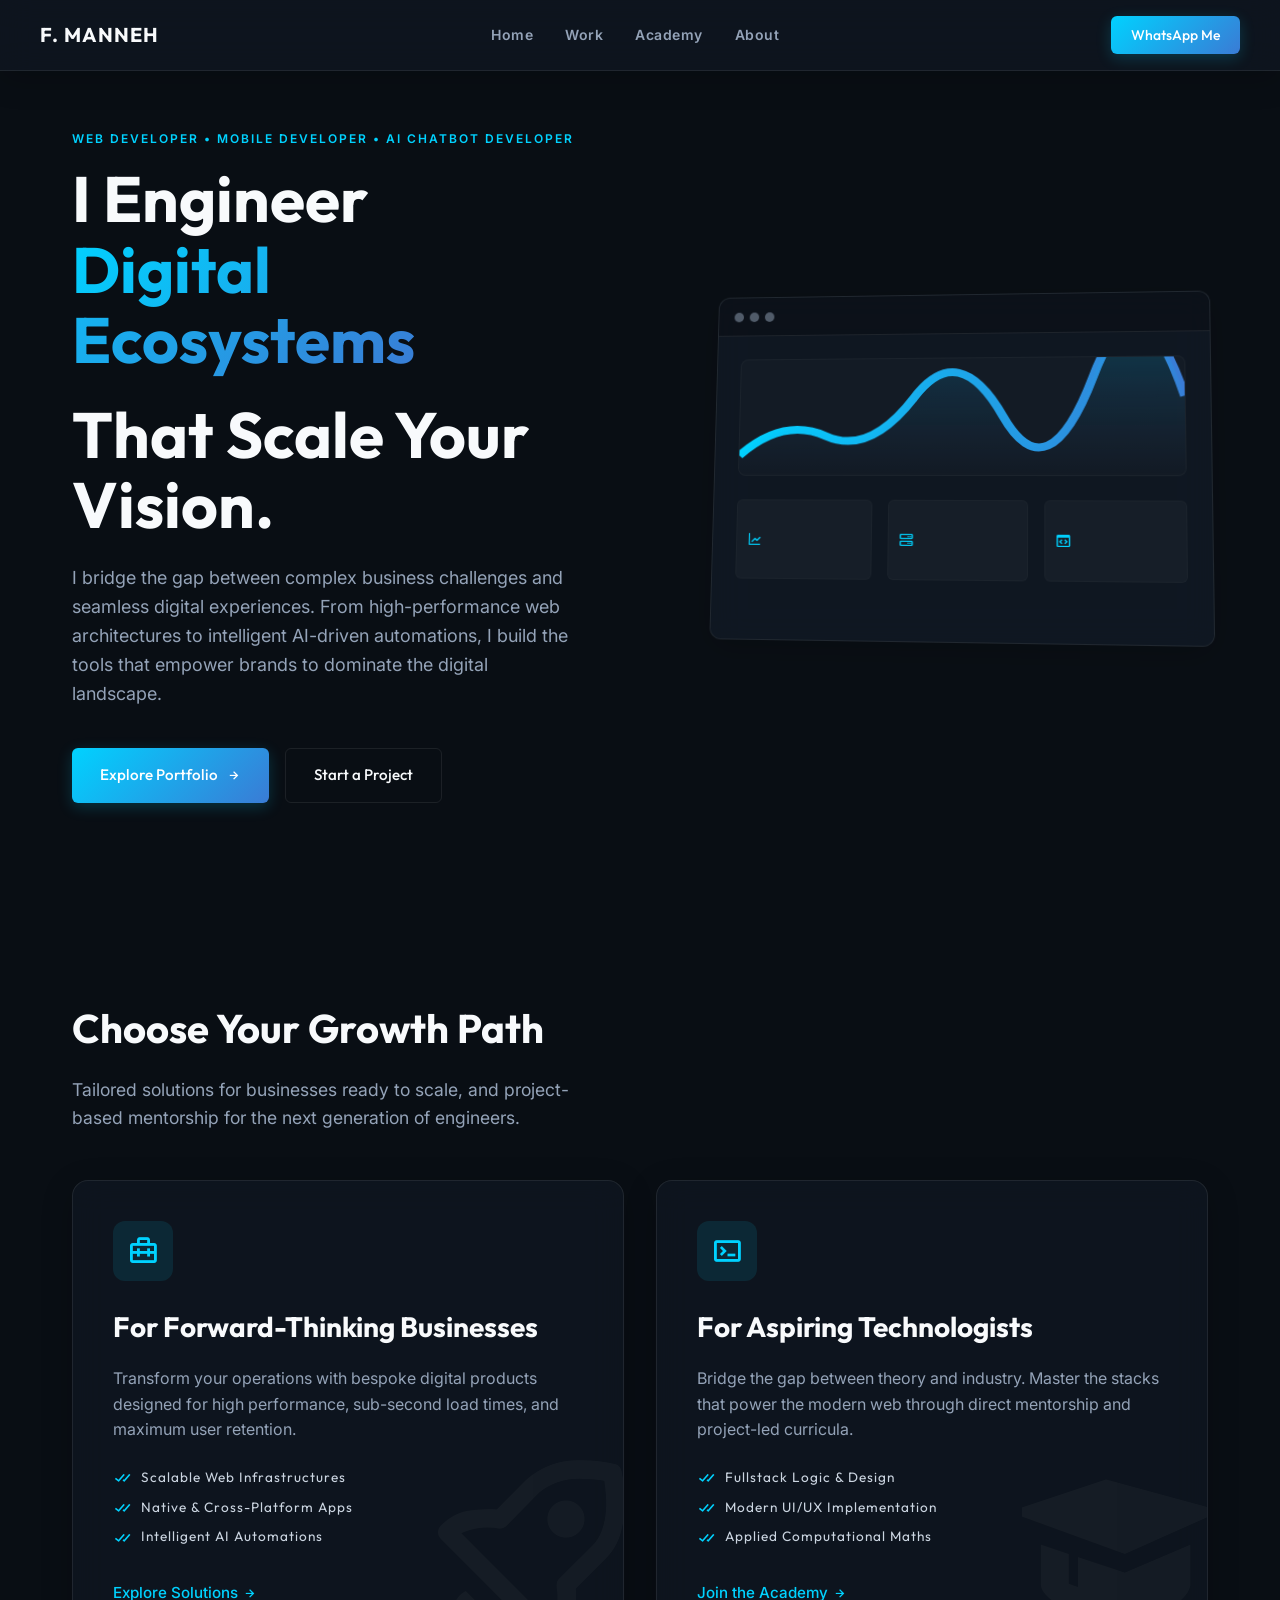
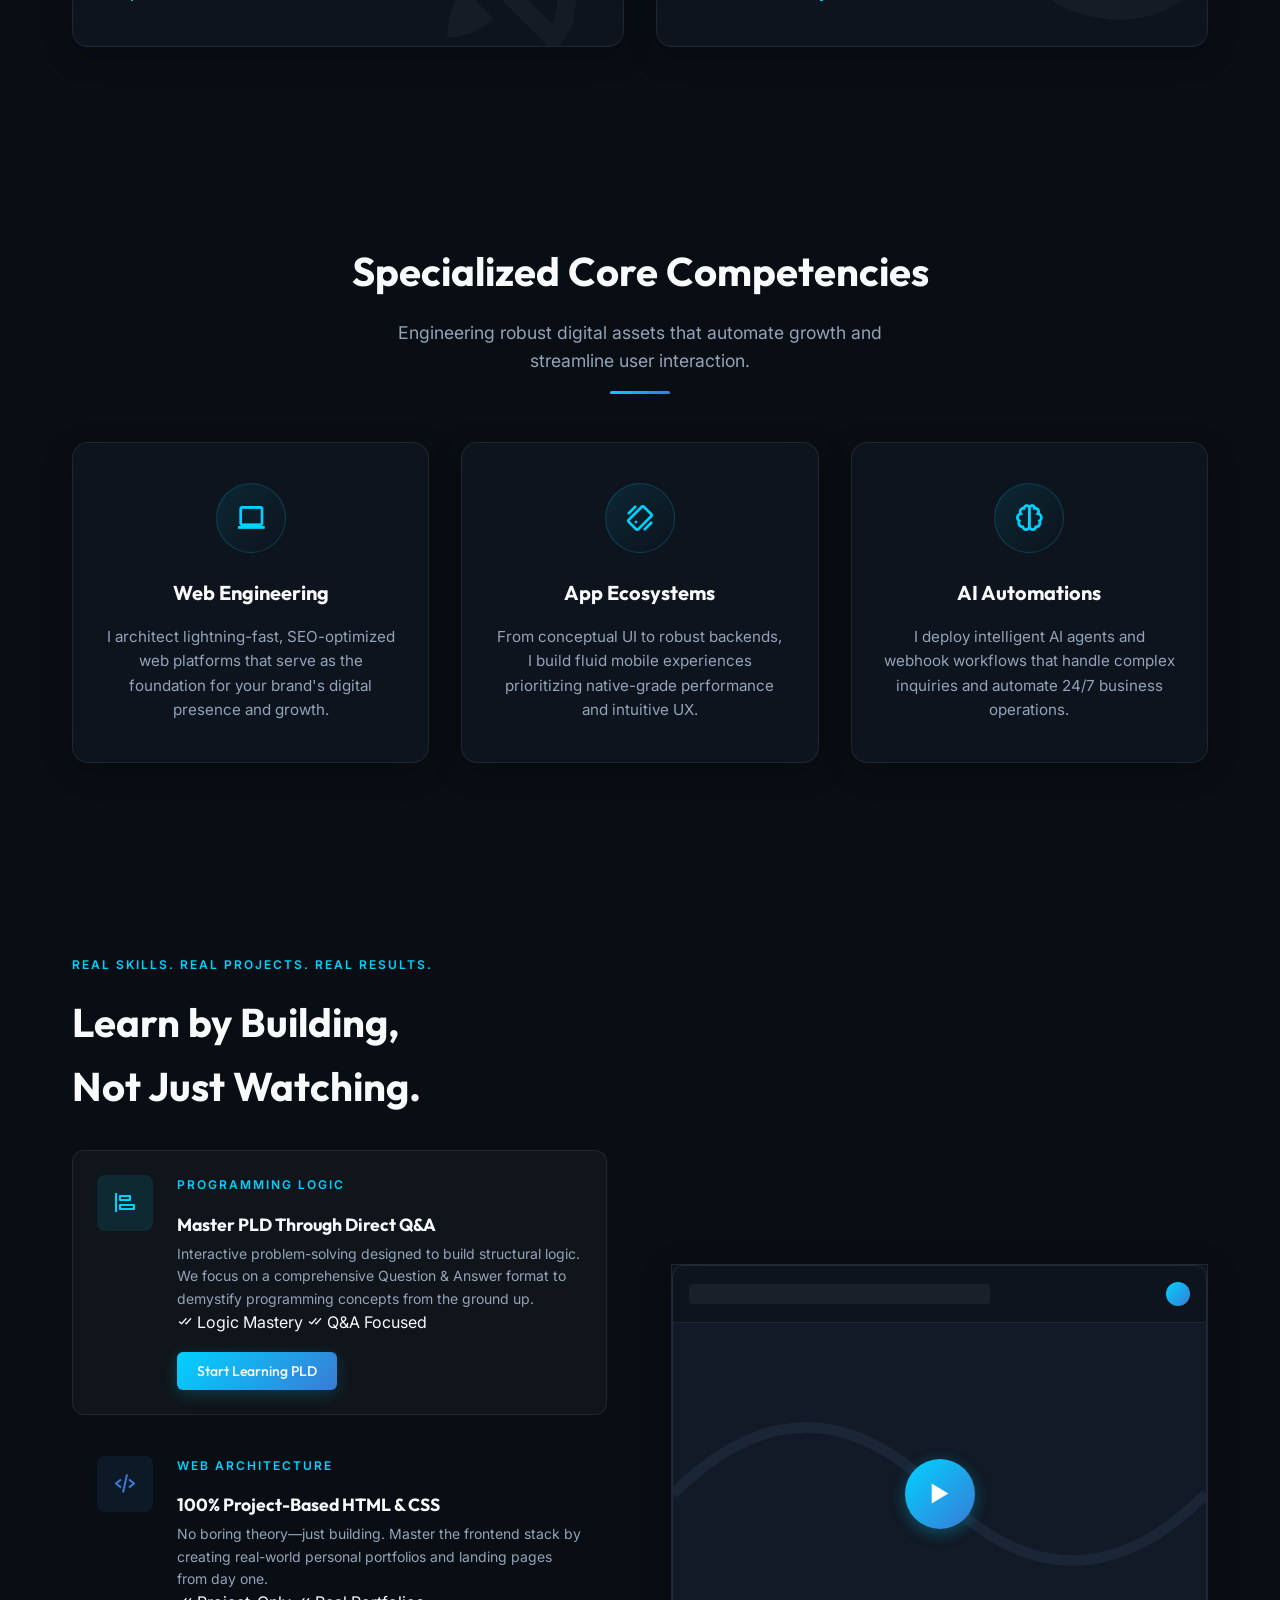
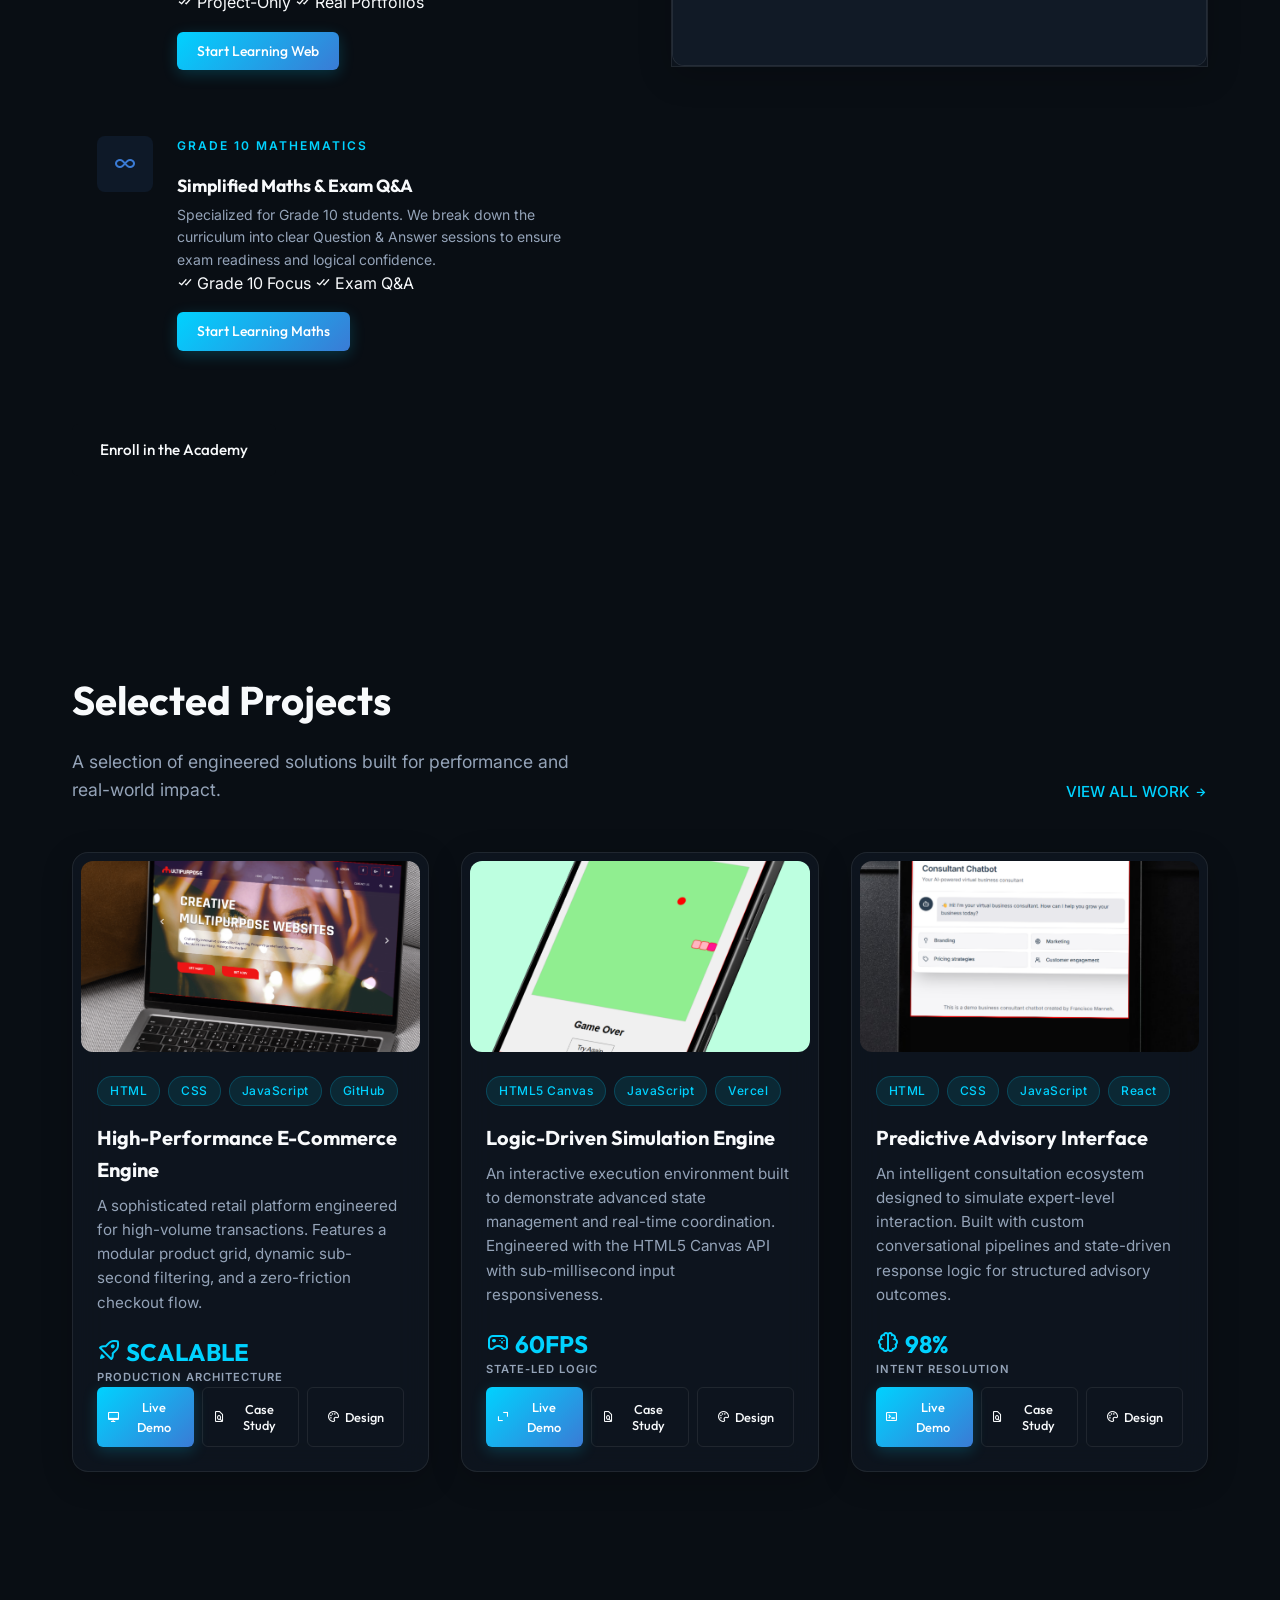
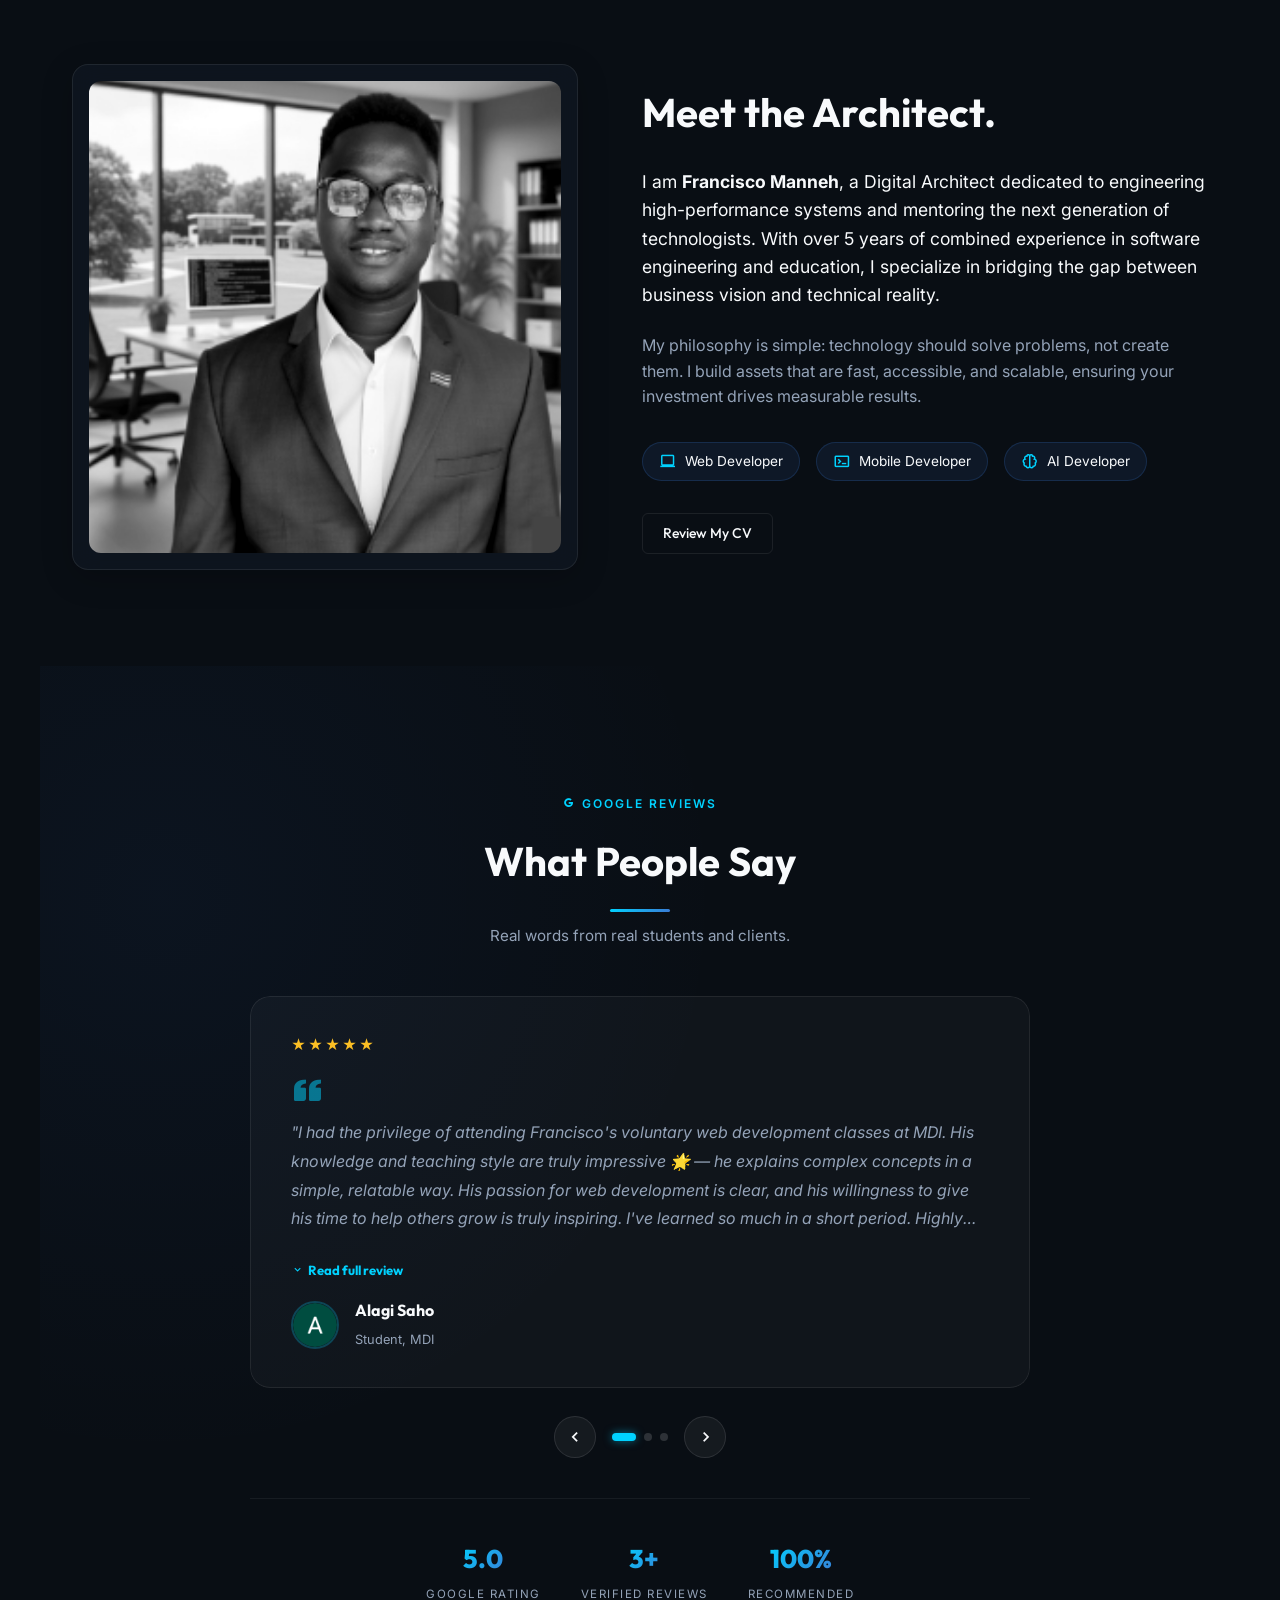
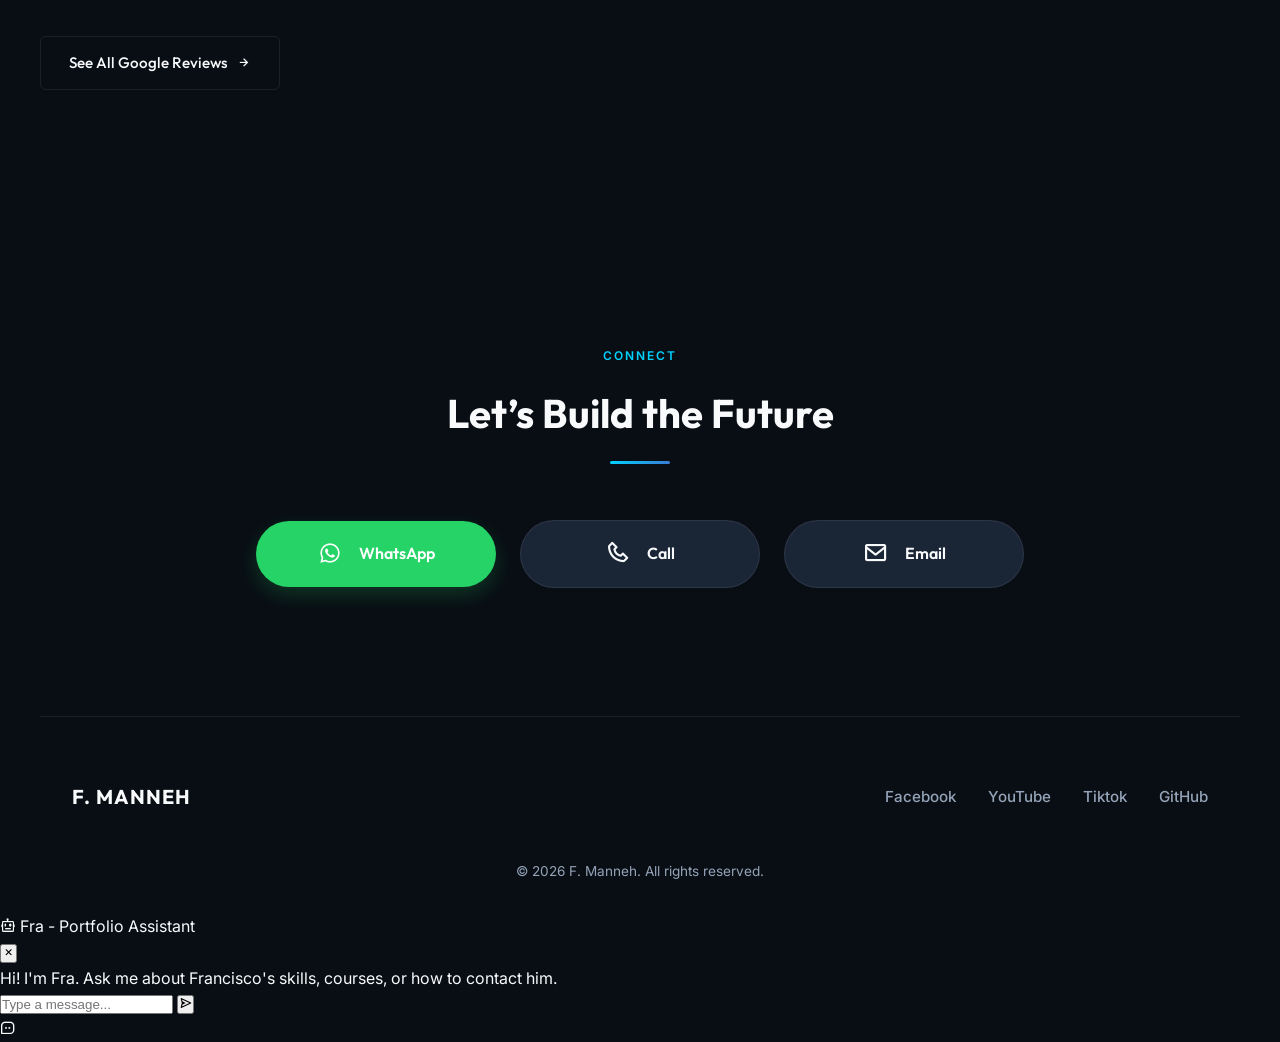
==== index.html @ 986cfd2b "Add README, SEO meta, Pages workflow, 404 and robots" ====
<!DOCTYPE html>
<html lang="en">

<head>
    <meta charset="UTF-8">
    <link rel="icon" type="image/png" href="Favicon/groupchats.png">
    <meta name="viewport" content="width=device-width, initial-scale=1.0">
    <title>F. Manneh</title>
    <meta name="description"
        content="Personal portfolio of Francisco Manneh - Engineering high-performance web ecosystems, mobile apps, and AI automations.">
    <meta name="keywords" content="Francisco Manneh, portfolio, web developer, mobile developer, AI developer, freelancer">
    <link rel="canonical" href="https://franciscomanneh.com/">
    <meta name="theme-color" content="#0ea5a4">
    <!-- Open Graph -->
    <meta property="og:type" content="website">
    <meta property="og:title" content="F. Manneh — Digital Architect">
    <meta property="og:description" content="Engineering high-performance web ecosystems, mobile apps, and AI automations.">
    <meta property="og:url" content="https://franciscomanneh.com/">
    <meta property="og:image" content="https://franciscomanneh.com/Favicon/groupchats.png">
    <!-- Twitter -->
    <meta name="twitter:card" content="summary_large_image">
    <meta name="twitter:title" content="F. Manneh — Digital Architect">
    <meta name="twitter:description" content="Engineering high-performance web ecosystems, mobile apps, and AI automations.">
    <meta name="twitter:image" content="https://franciscomanneh.com/Favicon/groupchats.png">
    <link href="https://fonts.googleapis.com/css2?family=Outfit:wght@300;400;500;600;700&display=swap" rel="stylesheet">
    <link href="https://fonts.googleapis.com/css2?family=Inter:wght@400;500&display=swap" rel="stylesheet">
    <link rel="stylesheet" href="style.css">
    <link href='https://unpkg.com/boxicons@2.1.4/css/boxicons.min.css' rel='stylesheet'>

    <!-- Google Analytics Placeholder -->
    <script async src="https://www.googletagmanager.com/gtag/js?id=YOUR_GA_MEASUREMENT_ID"></script>
    <script>
      window.dataLayer = window.dataLayer || [];
      function gtag(){dataLayer.push(arguments);}
      gtag('js', new Date());
      // REPLACE 'YOUR_GA_MEASUREMENT_ID' with your actual Google Analytics ID (e.g., G-XXXXXXXXXX)
      gtag('config', 'YOUR_GA_MEASUREMENT_ID');
    </script>
</head>

<body>
    <!-- Navbar -->
    <nav class="navbar glass" id="navbar">
        <div class="nav-container">
            <a href="index.html" class="logo">F. MANNEH</a>
            <ul class="nav-links">
                <li><a href="#home">Home</a></li>
                <li><a href="#projects">Work</a></li>
                <li><a href="#learning">Academy</a></li>
                <li><a href="#about">About</a></li>
            </ul>
            <div class="nav-actions">
                <a href="https://wa.me/2206753822" class="btn btn-primary btn-sm">WhatsApp Me</a>
            </div>
        </div>
    </nav>

    <main>
        <!-- Hero Section -->
        <section class="hero" id="home">
            <div class="hero-content fade-in">
                <span class="eyebrow">WEB DEVELOPER • MOBILE DEVELOPER • AI CHATBOT DEVELOPER</span>
                <h1 class="hero-title">I Engineer <br><span class="text-gradient">Digital Ecosystems</span>
                    <h1 class="hero-title"> That Scale Your Vision.</h1>
                </h1>
                <p class="hero-description">I bridge the gap between complex business challenges and seamless digital
                    experiences. From high-performance web architectures to intelligent AI-driven automations, I build
                    the tools that empower brands to dominate the digital landscape.</p>
                <div class="hero-buttons">
                    <a href="projects.html" class="btn btn-primary">Explore Portfolio <i
                            class='bx bx-right-arrow-alt'></i></a>
                    <a href="#contact" class="btn btn-outline">Start a Project</a>
                </div>
            </div>
            <div class="hero-visual fade-in delay-1">
                <div class="dashboard-mockup glass">
                    <div class="dash-header">
                        <div class="dots"><span></span><span></span><span></span></div>
                    </div>
                    <div class="dash-body">
                        <div class="chart-area">
                            <svg viewBox="0 0 100 30" class="sparkline" preserveAspectRatio="none">
                                <path d="M0 25 Q10 15, 20 20 T40 10 T60 15 T80 5 T100 10" fill="none"
                                    stroke="url(#cyan-grad)" stroke-width="2" />
                            </svg>
                            <svg viewBox="0 0 100 30" class="sparkline bg-chart" preserveAspectRatio="none">
                                <path d="M0 25 Q10 15, 20 20 T40 10 T60 15 T80 5 T100 10 L100 30 L0 30 Z"
                                    fill="url(#cyan-grad-fade)" stroke="none" />
                            </svg>
                        </div>
                        <div class="stat-cards">
                            <div class="scard"><i class='bx bx-line-chart' style="color:var(--primary);"></i></div>
                            <div class="scard"><i class='bx bx-server' style="color:var(--primary);"></i></div>
                            <div class="scard"><i class='bx bx-code-block' style="color:var(--primary);"></i></div>
                        </div>
                    </div>
                </div>
            </div>
        </section>

        <!-- Path Section -->
        <section class="path-section" id="path">
            <div class="section-header fade-in">
                <h2>Choose Your Growth Path</h2>
                <p>Tailored solutions for businesses ready to scale, and project-based mentorship for the next
                    generation of engineers.</p>
            </div>
            <div class="path-grid">
                <div class="path-card glass fade-in">
                    <div class="card-icon"><i class='bx bx-briefcase-alt-2'></i></div>
                    <h3>For Forward-Thinking Businesses</h3>
                    <p>Transform your operations with bespoke digital products designed for high performance, sub-second
                        load times, and maximum user retention.</p>
                    <ul class="feature-list">
                        <li><i class='bx bx-check-double'></i> Scalable Web Infrastructures</li>
                        <li><i class='bx bx-check-double'></i> Native & Cross-Platform Apps</li>
                        <li><i class='bx bx-check-double'></i> Intelligent AI Automations</li>
                    </ul>
                    <a href="projects.html" class="text-link">Explore Solutions <i
                            class='bx bx-right-arrow-alt'></i></a>
                    <i class='bx bx-rocket bg-icon'></i>
                </div>
                <div class="path-card glass fade-in delay-1">
                    <div class="card-icon"><i class='bx bx-terminal'></i></div>
                    <h3>For Aspiring Technologists</h3>
                    <p>Bridge the gap between theory and industry. Master the stacks that power the modern web through
                        direct mentorship and project-led curricula.</p>
                    <ul class="feature-list">
                        <li><i class='bx bx-check-double'></i> Fullstack Logic & Design</li>
                        <li><i class='bx bx-check-double'></i> Modern UI/UX Implementation</li>
                        <li><i class='bx bx-check-double'></i> Applied Computational Maths</li>
                    </ul>
                    <a href="#learning" class="text-link">Join the Academy <i class='bx bx-right-arrow-alt'></i></a>
                    <i class='bx bxs-graduation bg-icon'></i>
                </div>
            </div>
        </section>

        <!-- Services -->
        <section class="expertise" id="expertise">
            <div class="section-header text-center fade-in">
                <h2>Specialized Core Competencies</h2>
                <p>Engineering robust digital assets that automate growth and streamline user interaction.</p>
                <div class="underline"></div>
            </div>
            <div class="expertise-grid">
                <div class="exp-card glass fade-in">
                    <div class="icon-wrap"><i class='bx bx-laptop'></i></div>
                    <h4>Web Engineering</h4>
                    <p>I architect lightning-fast, SEO-optimized web platforms that serve as the foundation for your
                        brand's digital presence and growth.</p>
                </div>
                <div class="exp-card glass fade-in delay-1">
                    <div class="icon-wrap"><i class='bx bx-mobile-vibration'></i></div>
                    <h4>App Ecosystems</h4>
                    <p>From conceptual UI to robust backends, I build fluid mobile experiences prioritizing native-grade
                        performance and intuitive UX.</p>
                </div>
                <div class="exp-card glass fade-in delay-2">
                    <div class="icon-wrap"><i class='bx bx-brain'></i></div>
                    <h4>AI Automations</h4>
                    <p>I deploy intelligent AI agents and webhook workflows that handle complex inquiries and automate
                        24/7 business operations.</p>
                </div>
            </div>
        </section>

        <!-- Learning Platform -->
        <section class="learning" id="learning">
            <div class="learning-container">
                <div class="learning-content fade-in">
                    <span class="eyebrow">Real Skills. Real Projects. Real Results.</span>
                    <h2 class="section-title">Learn by Building, <br>Not Just Watching.</h2>
                    <div class="course-list">
                        <div class="course-item active">
                            <div class="icon-box"><i class='bx bx-objects-horizontal-left'></i></div>
                            <div class="course-info">
                                <span class="eyebrow">PROGRAMMING LOGIC</span>
                                <h5>Master PLD Through Direct Q&A</h5>
                                <p>Interactive problem-solving designed to build structural logic. We focus on a
                                    comprehensive Question & Answer format to demystify programming concepts from the
                                    ground up.</p>
                                <div class="course-features">
                                    <span class="feature-tag"><i class='bx bx-check-double'></i> Logic Mastery</span>
                                    <span class="feature-tag"><i class='bx bx-check-double'></i> Q&A Focused</span>
                                </div>
                                <div style="margin-top: 1rem;">
                                    <a href="PLD.html" class="btn btn-primary btn-sm">Start Learning PLD</a>
                                </div>
                            </div>
                        </div>
                        <div class="course-item">
                            <div class="icon-box"><i class='bx bx-code-alt'></i></div>
                            <div class="course-info">
                                <span class="eyebrow">WEB ARCHITECTURE</span>
                                <h5>100% Project-Based HTML & CSS</h5>
                                <p>No boring theory—just building. Master the frontend stack by creating real-world
                                    personal portfolios and landing pages from day one.</p>
                                <div class="course-features">
                                    <span class="feature-tag"><i class='bx bx-check-double'></i> Project-Only</span>
                                    <span class="feature-tag"><i class='bx bx-check-double'></i> Real Portfolios</span>
                                </div>
                                <div style="margin-top: 1rem;">
                                    <a href="html-css.html" class="btn btn-primary btn-sm">Start Learning Web</a>
                                </div>
                            </div>
                        </div>
                        <div class="course-item">
                            <div class="icon-box"><i class='bx bx-infinite'></i></div>
                            <div class="course-info">
                                <span class="eyebrow">GRADE 10 MATHEMATICS</span>
                                <h5>Simplified Maths & Exam Q&A</h5>
                                <p>Specialized for Grade 10 students. We break down the curriculum into clear Question &
                                    Answer sessions to ensure exam readiness and logical confidence.</p>
                                <div class="course-features">
                                    <span class="feature-tag"><i class='bx bx-check-double'></i> Grade 10 Focus</span>
                                    <span class="feature-tag"><i class='bx bx-check-double'></i> Exam Q&A</span>
                                </div>
                                <div style="margin-top: 1rem;">
                                    <a href="math.html" class="btn btn-primary btn-sm">Start Learning Maths</a>
                                </div>
                            </div>
                        </div>
                    </div>
                </div>
                <div class="learning-visual glass fade-in delay-1">
                    <div class="video-mockup">
                        <div class="video-header">
                            <div class="search-bar"></div>
                            <div class="user-icon"></div>
                        </div>
                        <div class="video-body">
                            <div class="play-btn"><i class='bx bx-play'></i></div>
                        </div>
                    </div>
                </div>
            </div>
            <div class="text-center" style="margin-top: 3rem;">
                <a href="https://docs.google.com/forms/d/e/1FAIpQLSdjBHvEZn9DTBdthhI_Tet2vP2SDm-ANiMXz8SiI7rb_QhVkw/viewform"
                    class="btn btn-dark">Enroll in the Academy</a>
            </div>
        </section>

        <!-- Selected Projects -->
        <section class="case-studies" id="projects">
            <div class="section-header split fade-in">
                <div>
                    <h2>Selected Projects</h2>
                    <p>A selection of engineered solutions built for performance and real-world impact.</p>
                </div>
                <a href="projects.html" class="text-link">VIEW ALL WORK <i class='bx bx-right-arrow-alt'></i></a>
            </div>
            <div class="projects-grid">

                <!-- Project 1 -->
                <div class="project-card glass fade-in">
                    <div class="project-img"><img src="./Images/14.png" alt="MultiShop Pro"></div>
                    <div class="project-info">
                        <div class="tech-badges">
                            <span class="tech-pill">HTML</span>
                            <span class="tech-pill">CSS</span>
                            <span class="tech-pill">JavaScript</span>
                            <span class="tech-pill">GitHub</span>
                        </div>
                        <div class="project-header">
                            <h3>High-Performance E-Commerce Engine</h3>
                        </div>
                        <p>A sophisticated retail platform engineered for high-volume transactions. Features a modular
                            product grid, dynamic sub-second filtering, and a zero-friction checkout flow.</p>
                        <div class="metrics">
                            <div class="metric"><strong><i class='bx bx-rocket'></i> SCALABLE</strong><span>PRODUCTION
                                    ARCHITECTURE</span></div>
                        </div>
                        <div class="btn-group">
                            <a href="https://franciscomanneh.github.io/multipurpose/" class="btn btn-primary btn-sm"><i
                                    class='bx bx-desktop'></i> Live Demo</a>
                            <button class="btn btn-outline btn-sm proj-modal-btn" data-project="multishop"
                                data-type="case"><i class='bx bx-file-find'></i> Case Study</button>
                            <button class="btn btn-outline btn-sm proj-modal-btn" data-project="multishop"
                                data-type="design"><i class='bx bx-palette'></i> Design</button>
                        </div>
                    </div>
                </div>

                <!-- Project 2 -->
                <div class="project-card glass fade-in delay-1">
                    <div class="project-img"><img src="./Images/1.png" alt="Snake Engine"></div>
                    <div class="project-info">
                        <div class="tech-badges">
                            <span class="tech-pill">HTML5 Canvas</span>
                            <span class="tech-pill">JavaScript</span>
                            <span class="tech-pill">Vercel</span>
                        </div>
                        <div class="project-header">
                            <h3>Logic-Driven Simulation Engine</h3>
                        </div>
                        <p>An interactive execution environment built to demonstrate advanced state management and
                            real-time coordination. Engineered with the HTML5 Canvas API with sub-millisecond input
                            responsiveness.</p>
                        <div class="metrics">
                            <div class="metric"><strong><i class='bx bx-joystick'></i> 60FPS</strong><span>STATE-LED
                                    LOGIC</span></div>
                        </div>
                        <div class="btn-group">
                            <a href="https://snake-game-six-ruby.vercel.app/" class="btn btn-primary btn-sm"><i
                                    class='bx bx-expand-alt'></i> Live Demo</a>
                            <button class="btn btn-outline btn-sm proj-modal-btn" data-project="snake"
                                data-type="case"><i class='bx bx-file-find'></i> Case Study</button>
                            <button class="btn btn-outline btn-sm proj-modal-btn" data-project="snake"
                                data-type="design"><i class='bx bx-palette'></i> Design</button>
                        </div>
                    </div>
                </div>

                <!-- Project 3 -->
                <div class="project-card glass fade-in delay-2">
                    <div class="project-img"><img src="./Images/7.png" alt="AI Chatbot"></div>
                    <div class="project-info">
                        <div class="tech-badges">
                            <span class="tech-pill">HTML</span>
                            <span class="tech-pill">CSS</span>
                            <span class="tech-pill">JavaScript</span>
                            <span class="tech-pill">React</span>
                        </div>
                        <div class="project-header">
                            <h3>Predictive Advisory Interface</h3>
                        </div>
                        <p>An intelligent consultation ecosystem designed to simulate expert-level interaction. Built
                            with custom conversational pipelines and state-driven response logic for structured advisory
                            outcomes.</p>
                        <div class="metrics">
                            <div class="metric"><strong><i class='bx bx-brain'></i> 98%</strong><span>INTENT
                                    RESOLUTION</span></div>
                        </div>
                        <div class="btn-group">
                            <a href="https://consultation-chat.vercel.app/" class="btn btn-primary btn-sm"><i
                                    class='bx bx-terminal'></i> Live Demo</a>
                            <button class="btn btn-outline btn-sm proj-modal-btn" data-project="consultai"
                                data-type="case"><i class='bx bx-file-find'></i> Case Study</button>
                            <button class="btn btn-outline btn-sm proj-modal-btn" data-project="consultai"
                                data-type="design"><i class='bx bx-palette'></i> Design</button>
                        </div>
                    </div>
                </div>

            </div>
        </section>


        <!-- About -->
        <section class="about" id="about">
            <div class="about-container">
                <div class="about-image glass fade-in">
                    <img src="./persionalpictures/Screenshot 2026-01-26 074447.png" alt="Francisco Manneh">
                </div>
                <div class="about-content fade-in delay-1">
                    <h2>Meet the Architect.</h2>
                    <p>I am <strong>Francisco Manneh</strong>, a Digital Architect dedicated to engineering
                        high-performance systems and mentoring the next generation of technologists. With over 5 years
                        of combined experience in software engineering and education, I specialize in bridging the gap
                        between business vision and technical reality.</p>
                    <p class="muted">My philosophy is simple: technology should solve problems, not create them. I build
                        assets that are fast, accessible, and scalable, ensuring your investment drives measurable
                        results.</p>
                    <div class="about-badges">
                        <span class="badge"><i class='bx bx-laptop'></i> Web Developer</span>
                        <span class="badge"><i class='bx bx-terminal'></i> Mobile Developer</span>
                        <span class="badge"><i class='bx bx-brain'></i> AI Developer</span>
                    </div>
                    <div style="margin-top: 2rem;">
                        <div style="margin-top: 2rem;">
                            <a href="https://drive.google.com/file/d/19sC7L8RGoXraWNLqYEfU7GQa60aHhxLq/view"
                                class="btn btn-outline btn-sm">Review My CV</a>
                        </div>
                    </div>
                </div>
        </section>

        <!-- Testimonials -->
        <section class="testimonials" id="testimonials">
            <style>
                /* ── Testimonial Carousel ── */
                .testi-carousel-wrap {
                    position: relative;
                    max-width: 780px;
                    margin: 3rem auto 0;
                }

                .testi-track {
                    overflow: hidden;
                    border-radius: 20px;
                }

                .testi-slides {
                    display: flex;
                    transition: transform 0.45s cubic-bezier(.4, 0, .2, 1);
                }

                .testi-slide {
                    min-width: 100%;
                    background: rgba(255, 255, 255, 0.03);
                    border: 1px solid rgba(255, 255, 255, 0.08);
                    border-radius: 20px;
                    padding: 2.25rem 2.5rem;
                    box-sizing: border-box;
                }

                .testi-stars {
                    color: #fbbf24;
                    font-size: 0.9rem;
                    letter-spacing: 2px;
                    margin-bottom: 1.1rem;
                }

                .testi-quote-icon {
                    font-size: 2rem;
                    color: var(--primary);
                    opacity: 0.5;
                    margin-bottom: 0.75rem;
                    display: block;
                }

                .testi-text {
                    font-size: 1rem;
                    color: var(--text-muted);
                    line-height: 1.8;
                    margin-bottom: 1.5rem;
                    font-style: italic;
                }

                /* Clamped preview */
                .testi-text.clamped {
                    display: -webkit-box;
                    -webkit-line-clamp: 4;
                    line-clamp: 4;
                    -webkit-box-orient: vertical;
                    overflow: hidden;
                }

                .read-more-btn {
                    background: none;
                    border: none;
                    color: var(--primary);
                    font-size: 0.82rem;
                    font-weight: 700;
                    cursor: pointer;
                    display: inline-flex;
                    align-items: center;
                    gap: 0.25rem;
                    padding: 0;
                    margin-top: -0.75rem;
                    margin-bottom: 1.25rem;
                    font-family: 'Outfit', sans-serif;
                    transition: opacity 0.2s;
                }

                .read-more-btn:hover {
                    opacity: 0.75;
                }

                .testi-user {
                    display: flex;
                    align-items: center;
                    gap: 1rem;
                }

                .testi-user img {
                    width: 48px;
                    height: 48px;
                    border-radius: 50%;
                    object-fit: cover;
                    border: 2px solid rgba(0, 210, 255, 0.25);
                }

                .testi-user-info h5 {
                    font-size: 1rem;
                    margin-bottom: 0.15rem;
                }

                .testi-user-info span {
                    font-size: 0.8rem;
                    color: var(--text-muted);
                }

                /* Controls */
                .testi-controls {
                    display: flex;
                    align-items: center;
                    justify-content: center;
                    gap: 1rem;
                    margin-top: 1.75rem;
                }

                .testi-arrow {
                    width: 42px;
                    height: 42px;
                    border-radius: 50%;
                    background: rgba(255, 255, 255, 0.05);
                    border: 1px solid rgba(255, 255, 255, 0.1);
                    color: var(--text);
                    font-size: 1.3rem;
                    display: flex;
                    align-items: center;
                    justify-content: center;
                    cursor: pointer;
                    transition: all 0.25s ease;
                }

                .testi-arrow:hover {
                    background: rgba(0, 210, 255, 0.12);
                    border-color: var(--primary);
                    color: var(--primary);
                }

                .testi-dots {
                    display: flex;
                    gap: 0.5rem;
                }

                .testi-dot {
                    width: 8px;
                    height: 8px;
                    border-radius: 50%;
                    background: rgba(255, 255, 255, 0.15);
                    border: none;
                    cursor: pointer;
                    transition: all 0.3s;
                    padding: 0;
                }

                .testi-dot.active {
                    background: var(--primary);
                    width: 24px;
                    border-radius: 4px;
                    box-shadow: 0 0 8px rgba(0, 210, 255, 0.5);
                }

                /* Badge row */
                .testi-badge-row {
                    display: flex;
                    justify-content: center;
                    gap: 2.5rem;
                    flex-wrap: wrap;
                    margin-top: 2.5rem;
                    padding-top: 2.5rem;
                    border-top: 1px solid rgba(255, 255, 255, 0.06);
                }

                .testi-badge {
                    display: flex;
                    flex-direction: column;
                    align-items: center;
                    gap: 0.3rem;
                    text-align: center;
                }

                .testi-badge strong {
                    font-size: 1.6rem;
                    font-weight: 800;
                    font-family: 'Outfit';
                    background: linear-gradient(135deg, #00d2ff, #3a7bd5);
                    -webkit-background-clip: text;
                    background-clip: text;
                    -webkit-text-fill-color: transparent;
                }

                .testi-badge span {
                    font-size: 0.72rem;
                    letter-spacing: 1.5px;
                    color: var(--text-muted);
                }
            </style>

            <div class="section-header text-center fade-in">
                <span class="eyebrow"><i class='bx bxl-google'></i> GOOGLE REVIEWS</span>
                <h2>What People Say</h2>
                <div class="underline"></div>
                <p style="margin-top:0.75rem; color:var(--text-muted); font-size:0.95rem;">
                    Real words from real students and clients.
                </p>
            </div>

            <div class="testi-carousel-wrap fade-in">
                <div class="testi-track">
                    <div class="testi-slides" id="testiSlides">

                        <!-- Slide 1 -->
                        <div class="testi-slide">
                            <div class="testi-stars">★★★★★</div>
                            <i class='bx bxs-quote-left testi-quote-icon'></i>
                            <p class="testi-text clamped" id="ttext-0">"I had the privilege of attending Francisco's
                                voluntary web development classes at MDI. His knowledge and teaching style are truly
                                impressive 🌟 — he explains complex concepts in a simple, relatable way. His passion for
                                web development is clear, and his willingness to give his time to help others grow is
                                truly inspiring. I've learned so much in a short period. Highly recommend to anyone
                                serious about web development!"</p>
                            <button class="read-more-btn" data-target="ttext-0"><i class='bx bx-chevron-down'></i> Read
                                full review</button>
                            <div class="testi-user">
                                <img src="./persionalpictures/alagi.png" alt="Alagi Saho">
                                <div class="testi-user-info">
                                    <h5>Alagi Saho</h5>
                                    <span>Student, MDI</span>
                                </div>
                            </div>
                        </div>

                        <!-- Slide 2 -->
                        <div class="testi-slide">
                            <div class="testi-stars">★★★★★</div>
                            <i class='bx bxs-quote-left testi-quote-icon'></i>
                            <p class="testi-text clamped" id="ttext-1">"Attending Francisco's web development classes
                                had a profound impact on both my personal growth and academic journey. His unique
                                teaching style, passion for technology, and deep understanding of the field opened my
                                eyes to new possibilities. I now feel motivated and determined to pursue a career in
                                tech. His influence has been a turning point in my educational path."</p>
                            <button class="read-more-btn" data-target="ttext-1"><i class='bx bx-chevron-down'></i> Read
                                full review</button>
                            <div class="testi-user">
                                <img src="./persionalpictures/nata.png" alt="Nathaniel Boima">
                                <div class="testi-user-info">
                                    <h5>Nathaniel Boima</h5>
                                    <span>Student, MDI</span>
                                </div>
                            </div>
                        </div>

                        <!-- Slide 3 -->
                        <div class="testi-slide">
                            <div class="testi-stars">★★★★★</div>
                            <i class='bx bxs-quote-left testi-quote-icon'></i>
                            <p class="testi-text clamped" id="ttext-2">"Francisco's team delivered a digital solution
                                that perfectly captured our brand's essence. Their strategic approach to design and
                                development was exceptional — resulting in a seamless user experience that significantly
                                boosted our client engagement. Their professionalism and commitment to quality are
                                second to none. Highly recommended for any business looking to elevate their online
                                presence."</p>
                            <button class="read-more-btn" data-target="ttext-2"><i class='bx bx-chevron-down'></i> Read
                                full review</button>
                            <div class="testi-user">
                                <img src="./persionalpictures/konko.png" alt="Modoulamin Fatajo">
                                <div class="testi-user-info">
                                    <h5>Modoulamin Fatajo</h5>
                                    <span>CEO, Konko Group Consultation Agencies</span>
                                </div>
                            </div>
                        </div>

                    </div>
                </div>

                <!-- Controls -->
                <div class="testi-controls">
                    <button class="testi-arrow" id="testiPrev" aria-label="Previous"><i
                            class='bx bx-chevron-left'></i></button>
                    <div class="testi-dots" id="testiDots">
                        <button class="testi-dot active" data-i="0"></button>
                        <button class="testi-dot" data-i="1"></button>
                        <button class="testi-dot" data-i="2"></button>
                    </div>
                    <button class="testi-arrow" id="testiNext" aria-label="Next"><i
                            class='bx bx-chevron-right'></i></button>
                </div>

                <!-- Summary badges -->
                <div class="testi-badge-row">
                    <div class="testi-badge"><strong>5.0</strong><span>GOOGLE RATING</span></div>
                    <div class="testi-badge"><strong>3+</strong><span>VERIFIED REVIEWS</span></div>
                    <div class="testi-badge"><strong>100%</strong><span>RECOMMENDED</span></div>
                </div>
            </div>

            <div class="text-center" style="margin-top: 2rem;">
                <a href="https://share.google/o8vn1YFCwkExvMG5u" target="_blank" class="btn btn-outline">
                    See All Google Reviews <i class='bx bx-right-arrow-alt'></i>
                </a>
            </div>

            <script>
                (function () {
                    const slides = document.getElementById('testiSlides');
                    const dots = document.querySelectorAll('.testi-dot');
                    let cur = 0, total = 3;

                    function goTo(n) {
                        cur = (n + total) % total;
                        slides.style.transform = `translateX(-${cur * 100}%)`;
                        dots.forEach((d, i) => d.classList.toggle('active', i === cur));
                    }

                    document.getElementById('testiPrev').addEventListener('click', () => goTo(cur - 1));
                    document.getElementById('testiNext').addEventListener('click', () => goTo(cur + 1));
                    dots.forEach(d => d.addEventListener('click', () => goTo(+d.dataset.i)));

                    // Auto-advance
                    let timer = setInterval(() => goTo(cur + 1), 6000);
                    document.querySelector('.testi-carousel-wrap').addEventListener('mouseenter', () => clearInterval(timer));
                    document.querySelector('.testi-carousel-wrap').addEventListener('mouseleave', () => { timer = setInterval(() => goTo(cur + 1), 6000); });

                    // Read more toggle
                    document.querySelectorAll('.read-more-btn').forEach(btn => {
                        btn.addEventListener('click', function () {
                            const p = document.getElementById(this.dataset.target);
                            const expanded = !p.classList.contains('clamped');
                            p.classList.toggle('clamped', expanded);
                            this.innerHTML = expanded
                                ? "<i class='bx bx-chevron-down'></i> Read full review"
                                : "<i class='bx bx-chevron-up'></i> Show less";
                        });
                    });
                })();
            </script>
        </section>

        <!-- Contact Section -->
        <section class="contact-cta" id="contact">
            <div class="section-header text-center fade-in">
                <span class="eyebrow">CONNECT</span>
                <h2>Let’s Build the Future</h2>
                <div class="underline"></div>
            </div>
            <div class="contact-cta-wrapper fade-in delay-1">
                <a href="https://wa.me/2206753822" target="_blank" class="contact-btn whatsapp-btn"><i
                        class='bx bxl-whatsapp'></i><span>WhatsApp</span></a>
                <a href="tel:+2206753822" class="contact-btn"><i class='bx bx-phone'></i><span>Call</span></a>
                <a href="mailto:[EMAIL_ADDRESS]" class="contact-btn"><i
                        class='bx bx-envelope'></i><span>Email</span></a>
            </div>
        </section>
    </main>

    <footer>
        <div class="footer-content">
            <div class="footer-logo"><a href="index.html" class="logo">F. MANNEH</a></div>
            <div class="footer-links">
                <a
                    href="https://www.youtube.com/redirect?event=channel_description&redir_token=[base64]&q=https%3A%2F%2Fwww.facebook.com%2Fprofile.php%3Fid%3D61586861617639">Facebook</a>
                <a href="https://www.youtube.com/@codewithfrancisco-1">YouTube</a>
                <a href="https://www.tiktok.com/@fmannehcode?is_from_webapp=1&sender_device=pc">Tiktok</a>
                <a href="https://github.com/Franciscomanneh">GitHub</a>
            </div>
        </div>
        <div class="footer-bottom">
            <p>&copy; 2026 F. Manneh. All rights reserved.</p>
        </div>
    </footer>

    <!-- FRA Chatbot UI -->
    <div class="chatbot-container" id="chatbot-container">
        <div class="chatbot-header">
            <div><i class='bx bx-bot'></i> Fra - Portfolio Assistant</div>
            <button id="close-chat"><i class='bx bx-x'></i></button>
        </div>
        <div class="chatbot-messages" id="chatbot-messages">
            <div class="chat-msg bot">Hi! I'm Fra. Ask me about Francisco's skills, courses, or how to contact him.</div>
        </div>
        <div class="chatbot-input">
            <input type="text" id="chat-input" placeholder="Type a message...">
            <button id="send-chat"><i class='bx bx-send'></i></button>
        </div>
    </div>
    <div class="chatbot-toggle" id="chatbot-toggle">
        <i class='bx bx-message-square-dots'></i>
    </div>

    <!-- FRA Chatbot Logic -->
    <script>
        const chatToggle = document.getElementById('chatbot-toggle');
        const chatContainer = document.getElementById('chatbot-container');
        const closeChat = document.getElementById('close-chat');
        const chatInput = document.getElementById('chat-input');
        const sendChat = document.getElementById('send-chat');
        const chatMessages = document.getElementById('chatbot-messages');

        chatToggle.addEventListener('click', () => chatContainer.style.display = 'flex');
        closeChat.addEventListener('click', () => chatContainer.style.display = 'none');

        function addMessage(msg, sender) {
            const div = document.createElement('div');
            div.classList.add('chat-msg', sender);
            div.innerText = msg;
            chatMessages.appendChild(div);
            // Auto scroll down
            chatMessages.scrollTop = chatMessages.scrollHeight;
        }

        let chatState = 'normal';
        let bookingData = {};

        function processFraResponse(userMsg) {
            const text = userMsg.toLowerCase();
            let reply = "";
            let isUrgent = false;

            // Handle Urgent Mode
            if (text.match(/\b(urgent|now|emergency|help|immediately)\b/)) {
                isUrgent = true;
                reply = "I understand this is urgent. I have sent an immediate alert to Francisco's dashboard. Meanwhile, please contact him directly on WhatsApp at +2206753822 for the fastest response.";
                saveAppointment("Urgent Client", "Unknown Number", "ASAP", true);
            }
            // Handle Booking State Machine
            else if (chatState === 'awaiting_name') {
                bookingData.name = userMsg;
                reply = `Great to meet you, ${bookingData.name}! What is your WhatsApp or phone number so Francisco can confirm the booking with you?`;
                chatState = 'awaiting_phone';
            }
            else if (chatState === 'awaiting_phone') {
                bookingData.phone = userMsg;
                reply = `Got it. When would you like to schedule the appointment? (Example: "Tomorrow at 2pm" or "Friday morning")`;
                chatState = 'awaiting_time';
            }
            else if (chatState === 'awaiting_time') {
                bookingData.time = userMsg;
                reply = `Perfect. I have booked your appointment for "${bookingData.time}". Francisco has been notified and will reach out to ${bookingData.phone} to confirm! What else can I help you with?`;
                chatState = 'normal';
                saveAppointment(bookingData.name, bookingData.phone, bookingData.time, false);
            }
            // Trigger Booking
            else if (text.includes('book') || text.includes('appointment') || text.includes('schedule') || text.includes('meeting')) {
                reply = "I can help you book an appointment with Francisco right now! First, what is your name?";
                chatState = 'awaiting_name';
            }
            // Web / Tech Sales Psychology & Interception (The "What is a website?" logic)
            else if (text.includes('what is a website') || text.includes('why do i need a website') || text.includes('what is an app')) {
                reply = "A website or app isn't just code; it's a 24/7 digital salesperson for your business. It builds trust, captures clients globally, and generates revenue while you sleep. Francisco specializes in creating high-converting, scalable ecosystems that don't just look beautiful, but actively grow your business. Shall I book an appointment for you to discuss a custom solution?";
            }
            // Greetings
            else if (text.match(/\b(hi|hello|hey|yo|greetings)\b/)) {
                reply = "Hello! I'm Fra, your AI assistant. I can answer questions about tech, web development, Francisco's courses, or even help you book an appointment with him. How can I help?";
            }
            // Identity
            else if (text.includes('who are you') || text.includes('your name') || text.includes('robot') || text.includes('bot')) {
                reply = "I'm Fra, an advanced virtual assistant built to guide you through Francisco Manneh's ecosystem and answer your burning tech questions.";
            }
            // Contact
            else if (text.includes('contact') || text.includes('whatsapp') || text.includes('number') || text.includes('phone') || text.includes('email') || text.includes('reach')) {
                reply = "You can instantly reach Francisco on WhatsApp at +2206753822. If you want, I can also [schedule an appointment] for you right here in the chat!";
            }
            // Skills & Tech Stack
            else if (text.includes('skill') || text.includes('stack') || text.includes('html') || text.includes('css') || text.includes('js') || text.includes('react') || text.includes('tech') || text.includes('can he do')) {
                reply = "Francisco is an elite digital architect. His stack includes HTML5, CSS3, JavaScript, React, and creating predictive AI interfaces like me. His code is optimized for extreme performance and aesthetics.";
            }
            // Experience & Background
            else if (text.includes('experience') || text.includes('background') || text.includes('years') || text.includes('cv') || text.includes('resume')) {
                reply = "With over 5 years of experience engineering software and mentoring developers, Francisco bridges the gap between massive business vision and technical reality. He crafts assets that drive measurable results.";
            }
            // Courses / Academy
            else if (text.match(/\b(course|courses|academy|teach|learn|math|maths|pld|student)\b/)) {
                reply = "Francisco runs an exclusive Academy! He teaches 100% project-based HTML & CSS, Programming Logic (PLD), and Grade 10 Mathematics based on a unique Q&A system. Let me know if you want to enroll.";
            }
            // Projects & Work
            else if (text.match(/\b(project|projects|work|portfolio|studies|multishop|snake)\b/)) {
                reply = "He has engineered High-Performance E-Commerce platforms (MultiShop Pro), Logic Simulation Engines (Snake), and custom AI Chatbots. You can view these live demos above!";
            }
            // Location
            else if (text.includes('where') || text.includes('location') || text.includes('country')) {
                reply = "Francisco is based in The Gambia but works with clients globally, deploying highly scalable remote solutions.";
            }
            // Fallback - General Tech Question Intelligence (Faking connection to internet)
            else {
                reply = `That's an interesting question about "${userMsg}". In the rapidly evolving tech landscape, having a robust digital presence usually solves exactly that. Francisco has expertly navigated challenges like this for years. I highly recommend clicking the WhatsApp button so he can provide a tailored tech solution directly to you. Should we book an appointment?`;
            }

            setTimeout(() => {
                addMessage(reply, 'bot');
                saveChatLog(userMsg, reply);
            }, 800);
        }

        function saveAppointment(name, phone, time, isUrgent) {
            const appts = JSON.parse(localStorage.getItem('fra_appointments') || '[]');
            appts.push({ name: name, phone: phone, time: time, urgent: isUrgent, date_requested: new Date().toISOString() });
            localStorage.setItem('fra_appointments', JSON.stringify(appts));
        }

        function saveChatLog(userMsg, fraMsg) {
            const logs = JSON.parse(localStorage.getItem('fra_chat_logs') || '[]');
            logs.push({ user_msg: userMsg, fra_msg: fraMsg, timestamp: new Date().toISOString() });
            localStorage.setItem('fra_chat_logs', JSON.stringify(logs));
        }

        sendChat.addEventListener('click', () => {
            const txt = chatInput.value.trim();
            if (txt) {
                addMessage(txt, 'user');
                chatInput.value = '';
                processFraResponse(txt);
            }
        });

        chatInput.addEventListener('keypress', (e) => {
            if (e.key === 'Enter') sendChat.click();
        });
    </script>

    <!-- Project Detail Modal (matches projects.html) -->
    <div class="proj-modal-overlay" id="proj-modal-overlay">
        <div class="proj-modal-panel" id="proj-modal-panel">
            <button class="proj-modal-close" id="proj-modal-close"><i class='bx bx-x'></i></button>
            <div id="proj-modal-inner"></div>
        </div>
    </div>

    <script src="script.js"></script>
    <script>
        (function () {
            const projects = {
                multishop: {
                    title: 'High-Performance E-Commerce Engine',
                    category: 'Web Development',
                    img: './Images/14.png',
                    stack: ['HTML5', 'CSS3', 'JavaScript', 'GitHub Pages'],
                    metric: '99% Uptime',
                    liveUrl: 'https://franciscomanneh.github.io/multipurpose/',
                    case: {
                        problem: 'Businesses needed a scalable online store that could handle multiple product categories without sacrificing load speed or user experience.',
                        solution: 'Engineered a modular e-commerce architecture featuring a dynamic product grid, sub-second client-side filtering, and a zero-friction multi-step checkout flow optimized for conversion.',
                        results: ['Sub-second page filtering', 'Multi-category inventory system', 'Mobile-first responsive layout', 'Zero-dependency vanilla JS engine']
                    },
                    design: { img: './Images/14.png', notes: 'Dark glassmorphic theme with cyan accent colors. Navigation is sticky and collapsible. Cards use depth shadows for product hierarchy.' }
                },
                snake: {
                    title: 'Logic-Driven Simulation Engine',
                    category: 'App Development',
                    img: './Images/1.png',
                    stack: ['HTML5 Canvas', 'JavaScript', 'Vercel'],
                    metric: '60 FPS State Logic',
                    liveUrl: 'https://snake-game-six-ruby.vercel.app/',
                    case: {
                        problem: 'Needed a browser-based interactive environment to demonstrate advanced state management, coordinate systems, and real-time input synchronization.',
                        solution: 'Engineered a pure-JS Canvas simulation with a custom entity manager, collision detection system, and sub-15ms input response loop for fluid gameplay.',
                        results: ['Stable 60FPS render loop', 'Sub-15ms input latency', 'Custom collision engine', 'Dynamic entity scaling']
                    },
                    design: { img: './Images/1.png', notes: 'High-contrast minimal UI. Neon green entity on dark canvas. Score overlaid with clean monospace font. No visual noise.' }
                },
                consultai: {
                    title: 'Predictive Advisory Interface',
                    category: 'AI Chat Development',
                    img: './Images/7.png',
                    stack: ['HTML5', 'CSS3', 'JavaScript', 'React', 'Vercel'],
                    metric: '98% Intent Resolution',
                    liveUrl: 'https://consultation-chat.vercel.app/',
                    case: {
                        problem: 'Businesses needed a front-line AI consultation layer that could handle structured advisory queries without requiring human intervention.',
                        solution: 'Deployed a custom conversational pipeline with state-driven response logic, dynamic intent detection, and a smooth reactive chat UI built in React.',
                        results: ['State-driven response engine', 'Structured advisory workflows', 'Real-time intent detection', '24/7 autonomous operation']
                    },
                    design: { img: './Images/7.png', notes: 'Clean chat-bubble interface. User and AI messages visually separated. Typing indicator micro-animation. Mobile-first layout.' }
                }
            };

            const overlay = document.getElementById('proj-modal-overlay');
            const panel = document.getElementById('proj-modal-panel');
            const inner = document.getElementById('proj-modal-inner');
            const closeBtn = document.getElementById('proj-modal-close');

            function openModal(key, type) {
                const p = projects[key];
                if (!p) return;

                if (type === 'case') {
                    inner.innerHTML = `
                    <div class="pmo-header">
                        <span class="eyebrow"><i class='bx bx-file-find'></i> CASE STUDY</span>
                        <h2>${p.title}</h2>
                        <span class="pmo-category">${p.category}</span>
                    </div>
                    <div class="pmo-hero-img">
                        <img src="${p.img}" alt="${p.title}">
                        <div class="pmo-metric-badge">${p.metric}</div>
                    </div>
                    <div class="pmo-stack">${p.stack.map(s => `<span class="tech-pill">${s}</span>`).join('')}</div>
                    <div class="pmo-section">
                        <div class="pmo-sec-label"><i class='bx bx-error-circle'></i> The Problem</div>
                        <p>${p.case.problem}</p>
                    </div>
                    <div class="pmo-section">
                        <div class="pmo-sec-label"><i class='bx bx-bulb'></i> The Solution</div>
                        <p>${p.case.solution}</p>
                    </div>
                    <div class="pmo-section">
                        <div class="pmo-sec-label"><i class='bx bx-check-shield'></i> Outcomes &amp; Results</div>
                        <ul class="pmo-results">${p.case.results.map(r => `<li><i class='bx bx-check-double'></i>${r}</li>`).join('')}</ul>
                    </div>
                    <div class="pmo-actions">
                        <a href="${p.liveUrl}" target="_blank" class="btn btn-primary"><i class='bx bx-link-external'></i> View Live Project</a>
                    </div>`;
                } else {
                    inner.innerHTML = `
                    <div class="pmo-header">
                        <span class="eyebrow"><i class='bx bx-palette'></i> DESIGN BOARD</span>
                        <h2>${p.title}</h2>
                        <span class="pmo-category">${p.category}</span>
                    </div>
                    <div class="pmo-design-canvas">
                        <div class="pmo-canvas-img">
                            <img src="${p.img}" alt="${p.title} Design">
                        </div>
                        <div class="pmo-design-notes">
                            <div class="pmo-sec-label"><i class='bx bx-comment-detail'></i> Design Notes</div>
                            <p>${p.design.notes}</p>
                            <div class="pmo-stack" style="margin-top:1.5rem;">${p.stack.map(s => `<span class="tech-pill">${s}</span>`).join('')}</div>
                        </div>
                    </div>
                    <div class="pmo-actions">
                        <a href="${p.liveUrl}" target="_blank" class="btn btn-primary"><i class='bx bx-link-external'></i> View Live Project</a>
                    </div>`;
                }

                overlay.classList.add('active');
                document.body.style.overflow = 'hidden';
                setTimeout(() => panel.classList.add('in'), 10);
            }

            function closeModal() {
                panel.classList.remove('in');
                setTimeout(() => { overlay.classList.remove('active'); document.body.style.overflow = ''; }, 350);
            }

            document.querySelectorAll('.proj-modal-btn').forEach(btn => {
                btn.addEventListener('click', () => openModal(btn.dataset.project, btn.dataset.type));
            });
            closeBtn.addEventListener('click', closeModal);
            overlay.addEventListener('click', e => { if (e.target === overlay) closeModal(); });
            document.addEventListener('keydown', e => { if (e.key === 'Escape') closeModal(); });
        })();
    </script>

    <svg style="width:0;height:0;position:absolute;" aria-hidden="true">
        <linearGradient id="cyan-grad" x1="0" y1="0" x2="1" y2="0">
            <stop offset="0%" stop-color="#00D2FF" />
            <stop offset="100%" stop-color="#3A7BD5" />
        </linearGradient>
        <linearGradient id="cyan-grad-fade" x1="0" y1="0" x2="0" y2="1">
            <stop offset="0%" stop-color="rgba(0,210,255,0.4)" />
            <stop offset="100%" stop-color="rgba(58,123,213,0)" />
        </linearGradient>
    </svg>
</body>

</html>
---- style.css ----
:root {
    --bg-dark: #090e14;
    --surface: #111a26;
    --surface-light: #1a2536;
    --primary: #00d2ff;
    --primary-dark: #00a4cc;
    --secondary: #3a7bd5;
    --text: #f8fafc;
    --text-muted: #94a3b8;
    --glass-bg: rgba(17, 26, 38, 0.6);
    --glass-border: rgba(255, 255, 255, 0.08);
    --gradient: linear-gradient(135deg, var(--primary) 0%, var(--secondary) 100%);

    font-family: 'Inter', system-ui, -apple-system, sans-serif;
    scroll-behavior: smooth;
}

h1,
h2,
h3,
h4,
h5,
h6,
.logo {
    font-family: 'Outfit', sans-serif;
}

* {
    margin: 0;
    padding: 0;
    box-sizing: border-box;
}

body {
    background-color: var(--bg-dark);
    color: var(--text);
    line-height: 1.6;
    overflow-x: hidden;
}

/* Typography Utilities */
.text-gradient {
    background: var(--gradient);
    -webkit-background-clip: text;
    background-clip: text;
    -webkit-text-fill-color: transparent;
}

.eyebrow {
    font-size: 0.75rem;
    font-weight: 600;
    letter-spacing: 2px;
    text-transform: uppercase;
    color: var(--primary);
    display: block;
    margin-bottom: 1rem;
}

a {
    text-decoration: none;
    color: inherit;
}

/* Layout Utilities */
.glass {
    background: var(--glass-bg);
    backdrop-filter: blur(16px);
    -webkit-backdrop-filter: blur(16px);
    border: 1px solid var(--glass-border);
    box-shadow: 0 8px 32px 0 rgba(0, 0, 0, 0.2);
}

.glass-primary {
    background: linear-gradient(135deg, rgba(0, 210, 255, 0.9) 0%, rgba(58, 123, 213, 0.9) 100%);
    backdrop-filter: blur(16px);
    color: #fff;
    box-shadow: 0 10px 40px rgba(0, 210, 255, 0.3);
}

/* Buttons */
.btn {
    display: inline-flex;
    align-items: center;
    justify-content: center;
    gap: 0.5rem;
    padding: 0.875rem 1.75rem;
    border-radius: 6px;
    font-weight: 500;
    font-size: 0.95rem;
    transition: all 0.3s ease;
    cursor: pointer;
    border: none;
    font-family: 'Outfit', sans-serif;
}

.btn-primary {
    background: var(--gradient);
    color: #fff;
    box-shadow: 0 4px 15px rgba(0, 210, 255, 0.2);
}

.btn-primary:hover {
    transform: translateY(-2px);
    box-shadow: 0 8px 25px rgba(0, 210, 255, 0.4);
}

.btn-outline {
    background: transparent;
    border: 1px solid var(--glass-border);
    color: var(--text);
}

.btn-outline:hover {
    background: rgba(255, 255, 255, 0.05);
    border-color: var(--primary);
}

.btn-dark {
    background: var(--bg-dark);
    color: var(--text);
}

.btn-dark:hover {
    background: #000;
    color: var(--primary);
}

.btn-outline-light {
    background: transparent;
    border: 1px solid rgba(255, 255, 255, 0.4);
    color: #fff;
}

.btn-outline-light:hover {
    background: rgba(255, 255, 255, 0.1);
}

.btn-sm {
    padding: 0.5rem 1.25rem;
    font-size: 0.875rem;
}

.w-100 {
    width: 100%;
}

/* Navbar */
.navbar {
    position: fixed;
    top: 0;
    left: 0;
    right: 0;
    z-index: 1000;
    padding: 1rem 2rem;
    transition: all 0.3s ease;
    border-top: none;
    border-left: none;
    border-right: none;
    border-radius: 0;
}

.nav-container {
    max-width: 1200px;
    margin: 0 auto;
    display: flex;
    justify-content: space-between;
    align-items: center;
}

.logo {
    font-size: 1.25rem;
    font-weight: 700;
    letter-spacing: 1px;
}

.nav-links {
    display: flex;
    gap: 2rem;
    list-style: none;
}

.nav-links a {
    font-size: 0.875rem;
    color: var(--text-muted);
    font-weight: 600;
    letter-spacing: 0.5px;
    position: relative;
    padding: 0.3rem 0;
    transition: color 0.3s ease, text-shadow 0.3s ease, transform 0.2s ease;
    display: inline-block;
}

/* Animated gradient underline */
.nav-links a::after {
    content: '';
    position: absolute;
    bottom: -2px;
    left: 0;
    width: 0%;
    height: 2px;
    border-radius: 2px;
    transition: width 0.35s cubic-bezier(0.4, 0, 0.2, 1);
}

.nav-links a:hover {
    transform: translateY(-1px);
}

.nav-links a:hover::after {
    width: 100%;
}

/* Per-link accent colors */
.nav-links li:nth-child(1) a { --link-color: #00d2ff; }
.nav-links li:nth-child(2) a { --link-color: #a78bfa; }
.nav-links li:nth-child(3) a { --link-color: #f59e0b; }
.nav-links li:nth-child(4) a { --link-color: #34d399; }

.nav-links li:nth-child(1) a::after { background: linear-gradient(90deg, #00d2ff, #3a7bd5); }
.nav-links li:nth-child(2) a::after { background: linear-gradient(90deg, #a78bfa, #7c3aed); }
.nav-links li:nth-child(3) a::after { background: linear-gradient(90deg, #f59e0b, #d97706); }
.nav-links li:nth-child(4) a::after { background: linear-gradient(90deg, #34d399, #059669); }

.nav-links li:nth-child(1) a:hover { color: #00d2ff; text-shadow: 0 0 12px rgba(0, 210, 255, 0.5); }
.nav-links li:nth-child(2) a:hover { color: #a78bfa; text-shadow: 0 0 12px rgba(167, 139, 250, 0.5); }
.nav-links li:nth-child(3) a:hover { color: #f59e0b; text-shadow: 0 0 12px rgba(245, 158, 11, 0.5); }
.nav-links li:nth-child(4) a:hover { color: #34d399; text-shadow: 0 0 12px rgba(52, 211, 153, 0.5); }

.nav-actions {
    display: flex;
    align-items: center;
    gap: 1.5rem;
}

.icon-link {
    color: var(--text-muted);
    font-size: 1.25rem;
    transition: color 0.3s ease;
}

.icon-link:hover {
    color: var(--primary);
}

/* Sections */
section {
    padding: 6rem 2rem;
    max-width: 1200px;
    margin: 0 auto;
}

.section-header {
    margin-bottom: 3rem;
}

.section-header.text-center {
    text-align: center;
}

.section-header h2 {
    font-size: 2.5rem;
    margin-bottom: 1rem;
}

.section-header p {
    color: var(--text-muted);
    max-width: 500px;
    font-size: 1.1rem;
}

.section-header.text-center p {
    margin: 0 auto;
    text-align: center;
}

.underline {
    height: 3px;
    width: 60px;
    background: var(--gradient);
    margin: 1rem auto 0;
    border-radius: 2px;
}

/* Hero */
.hero {
    min-height: 100vh;
    display: flex;
    align-items: center;
    justify-content: space-between;
    padding-top: 8rem;
    gap: 4rem;
}

.hero-content {
    flex: 1;
    max-width: 600px;
}

.hero-title {
    font-size: 4rem;
    line-height: 1.1;
    margin-bottom: 1.5rem;
}

.hero-description {
    color: var(--text-muted);
    font-size: 1.125rem;
    margin-bottom: 2.5rem;
    max-width: 500px;
}

.hero-buttons {
    display: flex;
    gap: 1rem;
}

.hero-visual {
    flex: 1;
    position: relative;
    display: flex;
    justify-content: flex-end;
}

.dashboard-mockup {
    width: 100%;
    max-width: 500px;
    height: 350px;
    border-radius: 12px;
    overflow: hidden;
    display: flex;
    flex-direction: column;
    transform: perspective(1000px) rotateY(-5deg) rotateX(5deg);
    transition: transform 0.5s ease;
    border: 1px solid var(--glass-border);
}

.dashboard-mockup:hover {
    transform: perspective(1000px) rotateY(0deg) rotateX(0deg);
}

.dash-header {
    height: 40px;
    background: rgba(0, 0, 0, 0.2);
    display: flex;
    align-items: center;
    padding: 0 1rem;
    border-bottom: 1px solid var(--glass-border);
}

.dots {
    display: flex;
    gap: 6px;
}

.dots span {
    width: 10px;
    height: 10px;
    border-radius: 50%;
    background: var(--text-muted);
    opacity: 0.5;
}

.dash-body {
    flex: 1;
    padding: 1.5rem;
    display: flex;
    flex-direction: column;
    gap: 1.5rem;
    background: rgba(17, 26, 38, 0.4);
}

.chart-area {
    height: 120px;
    background: rgba(255, 255, 255, 0.02);
    border-radius: 8px;
    border: 1px solid rgba(255, 255, 255, 0.03);
    position: relative;
    overflow: hidden;
}

.sparkline {
    width: 100%;
    height: 100%;
    position: absolute;
    bottom: 0;
    left: 0;
}

.bg-chart {
    opacity: 0.5;
}

.stat-cards {
    display: flex;
    gap: 1rem;
    height: 80px;
}

.scard {
    flex: 1;
    background: rgba(255, 255, 255, 0.03);
    border-radius: 6px;
    border: 1px solid rgba(255, 255, 255, 0.02);
    padding: 10px;
    display: flex;
    flex-direction: column;
    justify-content: center;
}

/* Path Section */
.path-grid {
    display: grid;
    grid-template-columns: 1fr 1fr;
    gap: 2rem;
}

.path-card {
    padding: 2.5rem;
    border-radius: 16px;
    transition: transform 0.3s ease, border-color 0.3s ease;
    position: relative;
    overflow: hidden;
}

.path-card:hover {
    transform: translateY(-5px);
    border-color: var(--primary);
}

.card-icon {
    width: 60px;
    height: 60px;
    background: rgba(0, 210, 255, 0.1);
    color: var(--primary);
    border-radius: 12px;
    display: flex;
    align-items: center;
    justify-content: center;
    font-size: 2rem;
    margin-bottom: 1.5rem;
}

.path-card h3 {
    font-size: 1.75rem;
    margin-bottom: 1rem;
}

.path-card p {
    color: var(--text-muted);
    margin-bottom: 1.5rem;
    font-size: 1rem;
    min-height: 50px;
}

.feature-list {
    list-style: none;
    margin-bottom: 2rem;
}

.feature-list li {
    display: flex;
    align-items: center;
    gap: 0.5rem;
    font-size: 0.85rem;
    font-family: 'Outfit';
    margin-bottom: 0.5rem;
    color: #cbd5e1;
    letter-spacing: 1px;
}

.feature-list i {
    color: var(--primary);
    font-size: 1.2rem;
}

.text-link {
    color: var(--primary);
    font-weight: 500;
    font-size: 0.95rem;
    display: inline-flex;
    align-items: center;
    gap: 0.25rem;
}

.text-link:hover i {
    transform: translateX(3px);
}

.text-link i {
    transition: transform 0.2s ease;
}

.bg-icon {
    position: absolute;
    right: -20px;
    bottom: -20px;
    font-size: 14rem;
    opacity: 0.03;
    color: #fff;
    z-index: -1;
}

/* Expertise */
.expertise-grid {
    display: grid;
    grid-template-columns: repeat(3, 1fr);
    gap: 2rem;
    margin-top: 3rem;
}

.exp-card {
    padding: 2.5rem 2rem;
    border-radius: 16px;
    text-align: center;
    transition: all 0.3s ease;
}

.exp-card:hover {
    background: rgba(255, 255, 255, 0.03);
    transform: translateY(-5px);
    border-color: var(--primary);
}

.icon-wrap {
    width: 70px;
    height: 70px;
    margin: 0 auto 1.5rem;
    background: linear-gradient(135deg, rgba(0, 210, 255, 0.1), transparent);
    border-radius: 50%;
    display: flex;
    align-items: center;
    justify-content: center;
    font-size: 2rem;
    color: var(--primary);
    border: 1px solid rgba(0, 210, 255, 0.2);
}

.exp-card h4 {
    font-size: 1.25rem;
    margin-bottom: 1rem;
}

.exp-card p {
    color: var(--text-muted);
    font-size: 0.95rem;
}

/* Learning Preview */
.learning-container {
    display: flex;
    gap: 4rem;
    align-items: center;
}

.learning-content,
.learning-visual {
    flex: 1;
}

.learning-content .section-title {
    font-size: 2.5rem;
    margin-bottom: 2rem;
}

.course-list {
    display: flex;
    flex-direction: column;
    gap: 1rem;
}

.course-item {
    display: flex;
    gap: 1.5rem;
    padding: 1.5rem;
    border-radius: 12px;
    border: 1px solid transparent;
    transition: all 0.3s ease;
    cursor: pointer;
}

.course-item:hover,
.course-item.active {
    background: rgba(255, 255, 255, 0.03);
    border-color: var(--glass-border);
}

.icon-box {
    background: rgba(58, 123, 213, 0.1);
    color: var(--secondary);
    padding: 1rem;
    border-radius: 8px;
    font-size: 1.5rem;
    height: max-content;
    display: flex;
    align-items: center;
    justify-content: center;
}

.course-item.active .icon-box {
    background: rgba(0, 210, 255, 0.1);
    color: var(--primary);
}

.course-info h5 {
    font-size: 1.1rem;
    margin-bottom: 0.25rem;
}

.course-info p {
    color: var(--text-muted);
    font-size: 0.875rem;
}

.video-mockup {
    width: 100%;
    aspect-ratio: 4/3;
    border-radius: 12px;
    background: var(--surface);
    display: flex;
    flex-direction: column;
    overflow: hidden;
    border: 1px solid var(--glass-border);
}

.video-header {
    padding: 1rem;
    background: #0d141e;
    display: flex;
    justify-content: space-between;
    align-items: center;
    border-bottom: 1px solid var(--glass-border);
}

.search-bar {
    width: 60%;
    height: 20px;
    background: rgba(255, 255, 255, 0.05);
    border-radius: 4px;
}

.user-icon {
    width: 24px;
    height: 24px;
    border-radius: 50%;
    background: var(--gradient);
}

.video-body {
    flex: 1;
    display: flex;
    flex-direction: column;
    align-items: center;
    justify-content: center;
    background: url('data:image/svg+xml;utf8,<svg viewBox="0 0 100 100" xmlns="http://www.w3.org/2000/svg"><rect width="100" height="100" fill="%23111a26"/><path d="M0,50 Q25,25 50,50 T100,50" fill="none" stroke="%231a2536" stroke-width="2"/></svg>') center/cover;
    position: relative;
}

.play-btn {
    width: 70px;
    height: 70px;
    background: var(--gradient);
    color: #fff;
    border-radius: 50%;
    display: flex;
    align-items: center;
    justify-content: center;
    font-size: 2.5rem;
    cursor: pointer;
    transition: transform 0.3s ease;
    box-shadow: 0 4px 15px rgba(0, 210, 255, 0.3);
    z-index: 2;
}

.play-btn:hover {
    transform: scale(1.1);
    box-shadow: 0 8px 25px rgba(0, 210, 255, 0.5);
}

/* Case Studies */
.section-header.split {
    display: flex;
    justify-content: space-between;
    align-items: flex-end;
}

.projects-grid {
    display: grid;
    grid-template-columns: repeat(auto-fit, minmax(300px, 1fr));
    gap: 2rem;
    margin-top: 2rem;
}

.project-card {
    border-radius: 16px;
    overflow: hidden;
    padding: 0.5rem;
    transition: transform 0.3s;
    display: flex;
    flex-direction: column;
    height: 100%;
}

.project-card:hover {
    transform: translateY(-5px);
    border-color: var(--primary);
}

.project-img {
    width: 100%;
    aspect-ratio: 16/9;
    border-radius: 12px;
    background: var(--surface-light);
    margin-bottom: 1.5rem;
    position: relative;
    overflow: hidden;
}

.project-img img {
    width: 100%;
    height: 100%;
    object-fit: cover;
    transition: transform 0.5s ease;
}

.project-card:hover .project-img img {
    transform: scale(1.1);
}

.placeholder-glow {
    background: linear-gradient(-45deg, #0f172a, #1e293b, #0f172a, #1e293b);
    background-size: 400% 400%;
    animation: gradientBG 15s ease infinite;
}

.placeholder-glow2 {
    background: linear-gradient(-45deg, #1e293b, #0f172a, #1e293b, #0f172a);
    background-size: 400% 400%;
    animation: gradientBG 15s ease infinite;
}

@keyframes gradientBG {
    0% {
        background-position: 0% 50%;
    }

    50% {
        background-position: 100% 50%;
    }

    100% {
        background-position: 0% 50%;
    }
}

.project-info {
    padding: 0 1rem 1rem;
    flex: 1;
    display: flex;
    flex-direction: column;
}

.project-header {
    display: flex;
    justify-content: space-between;
    align-items: center;
    margin-bottom: 0.5rem;
}

.project-header h3 {
    font-size: 1.25rem;
}

.project-link {
    color: var(--text-muted);
    transition: color 0.3s;
    font-size: 1.25rem;
}

.project-link:hover {
    color: var(--primary);
}

.project-info>p {
    color: var(--text-muted);
    font-size: 0.95rem;
    margin-bottom: 1.5rem;
}

.metrics {
    display: flex;
    gap: 2rem;
}

.metric {
    display: flex;
    flex-direction: column;
}

.metric strong {
    color: var(--primary);
    font-size: 1.5rem;
    font-family: 'Outfit';
    line-height: 1;
}

.metric span {
    font-size: 0.7rem;
    color: var(--text-muted);
    letter-spacing: 1px;
    font-weight: 600;
    margin-top: 5px;
}

/* About */
.about-container {
    display: flex;
    gap: 4rem;
    align-items: center;
}

.about-image {
    flex: 1;
    border-radius: 16px;
    overflow: hidden;
    aspect-ratio: 1;
    padding: 1rem;
}

.about-image img {
    width: 100%;
    height: 100%;
    object-fit: cover;
    border-radius: 12px;
    filter: grayscale(100%) contrast(1.1);
    transition: filter 0.5s;
}

.about-image:hover img {
    filter: grayscale(0%);
}

.about-content {
    flex: 1.2;
}

.about-content h2 {
    font-size: 2.5rem;
    margin-bottom: 1.5rem;
}

.about-content p {
    margin-bottom: 1.5rem;
    font-size: 1.1rem;
}

.about-content p.muted {
    color: var(--text-muted);
    font-size: 1rem;
}

.about-badges {
    display: flex;
    gap: 1rem;
    margin-top: 2rem;
    flex-wrap: wrap;
}

.badge {
    background: rgba(58, 123, 213, 0.1);
    color: var(--text);
    padding: 0.5rem 1rem;
    border-radius: 50px;
    font-size: 0.85rem;
    display: flex;
    align-items: center;
    gap: 0.5rem;
    border: 1px solid rgba(58, 123, 213, 0.2);
}

.badge i {
    color: var(--primary);
    font-size: 1.1rem;
}

/* CTA */
.cta-section {
    padding-top: 4rem;
    padding-bottom: 4rem;
}

.cta-box {
    border-radius: 24px;
    padding: 5rem 2rem;
    text-align: center;
    max-width: 900px;
    margin: 0 auto;
    position: relative;
    overflow: hidden;
}

.cta-box h2 {
    font-size: 3rem;
    margin-bottom: 1rem;
}

.cta-box p {
    font-size: 1.15rem;
    opacity: 0.9;
    margin-bottom: 2.5rem;
    max-width: 600px;
    margin-left: auto;
    margin-right: auto;
}

.cta-buttons {
    display: flex;
    justify-content: center;
    gap: 1rem;
}

/* Contact */
.contact-container {
    display: flex;
    gap: 4rem;
}

.contact-info {
    flex: 1;
}

.contact-info h2 {
    font-size: 2.5rem;
    margin-bottom: 1rem;
}

.contact-info p {
    color: var(--text-muted);
    margin-bottom: 3rem;
    font-size: 1.1rem;
    max-width: 400px;
}

.contact-methods {
    display: flex;
    flex-direction: column;
    gap: 1rem;
}

.c-method {
    display: flex;
    align-items: center;
    gap: 1.5rem;
    padding: 1.5rem;
    border-radius: 12px;
    transition: transform 0.3s, border-color 0.3s;
}

.c-method:hover {
    transform: translateX(5px);
    border-color: var(--primary);
}

.c-icon {
    width: 50px;
    height: 50px;
    background: rgba(0, 210, 255, 0.1);
    color: var(--primary);
    border-radius: 12px;
    display: flex;
    align-items: center;
    justify-content: center;
    font-size: 1.5rem;
}

.c-text {
    display: flex;
    flex-direction: column;
}

.c-text span {
    font-size: 0.75rem;
    color: var(--text-muted);
    letter-spacing: 1px;
    font-weight: 600;
}

.c-text strong {
    font-family: 'Outfit';
    font-size: 1.1rem;
    margin-top: 2px;
}

.contact-form {
    flex: 1.2;
    padding: 3rem 2.5rem;
    border-radius: 16px;
}

.form-row {
    display: flex;
    gap: 1.5rem;
    margin-bottom: 0;
}

.form-group {
    flex: 1;
    display: flex;
    flex-direction: column;
    gap: 0.5rem;
    margin-bottom: 1.5rem;
}

.form-group label {
    font-size: 0.75rem;
    color: var(--text-muted);
    letter-spacing: 1px;
    font-weight: 600;
}

.form-group input,
.form-group textarea {
    background: rgba(0, 0, 0, 0.2);
    border: 1px solid var(--glass-border);
    padding: 1rem;
    border-radius: 8px;
    color: var(--text);
    font-family: 'Inter';
    transition: border-color 0.3s, background 0.3s;
    font-size: 1rem;
}

.form-group input:focus,
.form-group textarea:focus {
    outline: none;
    border-color: var(--primary);
    background: rgba(0, 0, 0, 0.4);
}


/* Contact CTA Section */
.contact-cta {
    text-align: center;
    padding: 8rem 2rem;
}

.contact-cta-wrapper {
    display: flex;
    justify-content: center;
    align-items: center;
    gap: 1.5rem;
    flex-wrap: wrap;
    margin-top: 3.5rem;
}

.contact-btn {
    display: flex;
    align-items: center;
    gap: 1rem;
    padding: 1.25rem 2.5rem;
    border-radius: 100px;
    background: var(--surface-light);
    border: 1px solid var(--glass-border);
    color: var(--text);
    font-family: 'Outfit', sans-serif;
    font-weight: 600;
    transition: all 0.4s cubic-bezier(0.175, 0.885, 0.32, 1.275);
    min-width: 240px;
    justify-content: center;
    text-decoration: none;
}

.contact-btn i {
    font-size: 1.6rem;
}

.contact-btn:hover {
    transform: translateY(-8px);
    box-shadow: 0 15px 30px rgba(0, 0, 0, 0.3);
    border-color: var(--primary);
    background: var(--surface);
}

.whatsapp-btn {
    background: #25D366;
    color: #fff;
    border: none;
    box-shadow: 0 8px 20px rgba(37, 211, 102, 0.2);
}

.whatsapp-btn:hover {
    background: #20BA56;
    box-shadow: 0 12px 30px rgba(37, 211, 102, 0.4);
    border-color: transparent;
    color: #fff;
}

.contact-btn:active {
    transform: translateY(-2px);
}

@media (max-width: 768px) {
    .contact-cta {
        padding: 5rem 1.5rem;
    }
    
    .contact-cta-wrapper {
        flex-direction: column;
        gap: 1.25rem;
    }
    
    .contact-btn {
        width: 100%;
        max-width: 100%;
    }
}

/* Footer */

footer {
    padding: 4rem 2rem 2rem;
    max-width: 1200px;
    margin: 0 auto;
    border-top: 1px solid var(--glass-border);
}

.footer-content {
    display: flex;
    justify-content: space-between;
    align-items: center;
    margin-bottom: 3rem;
}

.footer-links {
    display: flex;
    gap: 2rem;
}

.footer-links a {
    color: var(--text-muted);
    font-size: 0.95rem;
    transition: color 0.3s;
    font-weight: 500;
}

.footer-links a:hover {
    color: var(--primary);
}

.footer-bottom {
    text-align: center;
    color: var(--text-muted);
    font-size: 0.85rem;
}

/* PLD Course Page Specific Styles */
.video-wrapper {
    position: relative;
    width: 100%;
    aspect-ratio: 16/9;
    border-radius: 12px;
    overflow: hidden;
    border: 1px solid var(--glass-border);
    background: var(--surface-light);
}

.video-wrapper iframe {
    position: absolute;
    top: 0;
    left: 0;
    width: 100%;
    height: 100%;
    border: none;
}

.pld-overview {
    display: flex;
    gap: 4rem;
    align-items: center;
}

.pld-video {
    flex: 1.2;
}

.pld-text {
    flex: 1;
}

.timeline {
    position: relative;
    max-width: 1000px;
    margin: 0 auto;
    padding: 2rem 0;
}

.timeline::after {
    content: '';
    position: absolute;
    width: 2px;
    background: rgba(255, 255, 255, 0.1);
    top: 0;
    bottom: 0;
    left: 50%;
    margin-left: -1px;
}

.timeline-item {
    padding: 10px 40px;
    position: relative;
    background: inherit;
    width: 50%;
}

.timeline-item:nth-child(odd) {
    left: 0;
}

.timeline-item:nth-child(even) {
    left: 50%;
}

.timeline-item::after {
    content: '';
    position: absolute;
    width: 20px;
    height: 20px;
    right: -10px;
    background: var(--surface);
    border: 4px solid var(--primary);
    top: 30px;
    border-radius: 50%;
    z-index: 1;
}

.timeline-item:nth-child(even)::after {
    left: -10px;
}

.timeline-content {
    padding: 20px 30px;
    position: relative;
    border-radius: 12px;
}

.timeline-content h4 {
    font-size: 1.25rem;
    margin-bottom: 0.5rem;
    color: var(--primary);
}

.timeline-content p {
    color: var(--text-muted);
    font-size: 0.95rem;
}

.resources-list {
    display: flex;
    flex-direction: column;
    gap: 1rem;
    max-width: 800px;
    margin: 0 auto;
}

.resource-item {
    display: flex;
    justify-content: space-between;
    align-items: center;
    padding: 1.5rem;
    border-radius: 12px;
    border: 1px solid var(--glass-border);
    transition: all 0.3s ease;
}

.resource-item:hover {
    background: rgba(255, 255, 255, 0.03);
    border-color: var(--primary);
    transform: translateY(-3px);
}

.r-info {
    display: flex;
    align-items: center;
    gap: 1.5rem;
}

.r-icon {
    font-size: 2rem;
    color: var(--primary);
    background: rgba(0, 210, 255, 0.1);
    width: 60px;
    height: 60px;
    border-radius: 12px;
    display: flex;
    align-items: center;
    justify-content: center;
}

.r-text h4 {
    font-size: 1.2rem;
    margin-bottom: 0.25rem;
}

.r-text p {
    font-size: 0.9rem;
    color: var(--text-muted);
}

/* Projects Page Specific Styles */
.tech-badges {
    display: flex;
    flex-wrap: wrap;
    gap: 0.5rem;
    margin-bottom: 1rem;
}

.tech-pill {
    background: rgba(0, 210, 255, 0.1);
    color: var(--primary);
    padding: 0.25rem 0.75rem;
    border-radius: 50px;
    font-size: 0.75rem;
    font-weight: 500;
    border: 1px solid rgba(0, 210, 255, 0.2);
    letter-spacing: 0.5px;
}

.case-study-preview {
    display: flex;
    flex-direction: column;
    gap: 2rem;
    margin-top: 2rem;
}

.cs-block {
    padding: 2.5rem;
    border-radius: 16px;
    border-left: 4px solid var(--primary);
}

.cs-block h3 {
    margin-bottom: 1rem;
    color: var(--primary);
    font-size: 1.5rem;
    display: flex;
    align-items: center;
    gap: 0.5rem;
}

.cs-block h3 i {
    font-size: 1.8rem;
}

.cs-block p {
    color: var(--text-muted);
    font-size: 1.1rem;
    line-height: 1.7;
}

.service-section {
    margin-bottom: 5rem;
}

.service-section h2 {
    margin-bottom: 2rem;
    font-size: 2rem;
    display: flex;
    align-items: center;
    gap: 0.75rem;
}

/* Modal & Project Buttons */
.btn-group {
    display: flex;
    flex-wrap: wrap;
    gap: 0.5rem;
    margin-top: auto;
    width: 100%;
}

.btn-group .btn {
    flex: 1 1 25%;
    padding: 0.6rem;
    font-size: 0.8rem;
    justify-content: center;
    text-align: center;
    display: flex;
    align-items: center;
    gap: 0.3rem;
}

.modal-overlay {
    position: fixed;
    top: 0;
    left: 0;
    right: 0;
    bottom: 0;
    background: rgba(9, 14, 20, 0.85);
    backdrop-filter: blur(8px);
    z-index: 2000;
    display: flex;
    align-items: center;
    justify-content: center;
    opacity: 0;
    visibility: hidden;
    transition: all 0.3s ease;
    padding: 2rem;
    overflow-y: auto;
}

.modal-overlay.active {
    opacity: 1;
    visibility: visible;
}

.modal-content {
    background: var(--surface);
    border: 1px solid var(--glass-border);
    border-radius: 16px;
    width: 100%;
    max-width: 800px;
    position: relative;
    transform: translateY(30px);
    transition: transform 0.4s ease;
    box-shadow: 0 20px 40px rgba(0, 0, 0, 0.4);
    padding: 2.5rem;
    margin: auto;
    max-height: 85vh;
    overflow-y: auto;
    scrollbar-width: thin;
    scrollbar-color: var(--primary) transparent;
}

.modal-content::-webkit-scrollbar {
    width: 6px;
}

.modal-content::-webkit-scrollbar-track {
    background: transparent;
}

.modal-content::-webkit-scrollbar-thumb {
    background-color: var(--primary);
    border-radius: 20px;
    border: 3px solid transparent;
}

.modal-footer-cta {
    margin-top: 3rem;
    padding-top: 2rem;
    border-top: 1px solid var(--glass-border);
    text-align: center;
    background: linear-gradient(to top, rgba(0, 210, 255, 0.02), transparent);
    border-radius: 0 0 16px 16px;
    padding-bottom: 2rem;
}

.modal-footer-cta p {
    margin-bottom: 1.5rem;
    color: var(--text-muted);
    font-size: 0.95rem;
}

.service-cta-btn {
    background: var(--gradient);
    color: #fff;
    padding: 1rem 2.5rem;
    border-radius: 50px;
    font-weight: 700;
    display: inline-flex;
    align-items: center;
    gap: 0.75rem;
    box-shadow: 0 10px 25px rgba(0, 210, 255, 0.3);
    transition: all 0.3s ease;
}

.service-cta-btn:hover {
    transform: translateY(-3px) scale(1.05);
    box-shadow: 0 15px 35px rgba(0, 210, 255, 0.5);
}

.modal-overlay.active .modal-content {
    transform: translateY(0);
}

.modal-close {
    position: absolute;
    top: 1rem;
    right: 1rem;
    font-size: 2rem;
    color: var(--text-muted);
    cursor: pointer;
    transition: color 0.3s;
    background: none;
    border: none;
    z-index: 10;
}

.modal-close:hover {
    color: var(--text);
}

.modal-video {
    margin-bottom: 2rem;
    border-radius: 12px;
    overflow: hidden;
    border: 1px solid var(--glass-border);
    aspect-ratio: 16/9;
    position: relative;
    width: 100%;
}




.block {
    display: block;
    width: 100%;
    border: none;
    background-color: #0465aa;
    color: white;
    padding: 14px 28px;
    font-size: 16px;
    cursor: pointer;
    text-align: center;
}

.block:hover {
    background-color: #ddd;
    color: black;
}

/* Testimonials Section */
.testimonials {
    padding: 8rem 0;
    background: radial-gradient(circle at 10% 20%, rgba(59, 130, 246, 0.05) 0%, transparent 40%);
}

.testimonials-grid {
    display: grid;
    grid-template-columns: repeat(auto-fit, minmax(320px, 1fr));
    gap: 2.5rem;
    max-width: 1200px;
    margin: 3rem auto 0;
    padding: 0 1.5rem;
}

.testimonial-card {
    padding: 2.5rem;
    border-radius: 24px;
    position: relative;
    transition: all 0.4s ease;
    border: 1px solid rgba(255, 255, 255, 0.08);
}

.testimonial-card:hover {
    transform: translateY(-8px);
    border-color: var(--primary);
    box-shadow: 0 20px 40px rgba(0, 0, 0, 0.3);
}

.quote-icon {
    font-size: 2.5rem;
    color: var(--primary);
    opacity: 0.5;
    margin-bottom: 1.5rem;
}

.testimonial-card p {
    font-size: 1.15rem;
    line-height: 1.7;
    color: var(--text-muted);
    font-style: italic;
    margin-bottom: 2rem;
}

.testimonial-user {
    display: flex;
    align-items: center;
    gap: 1.25rem;
}

.testimonial-user img {
    width: 60px;
    height: 60px;
    border-radius: 50%;
    object-fit: cover;
    border: 2px solid var(--primary);
}

.user-info h5 {
    font-size: 1.1rem;
    color: var(--text);
    margin-bottom: 0.2rem;
}

.user-info span {
    font-size: 0.9rem;
    color: var(--primary);
    font-weight: 500;
}

@media (max-width: 768px) {
    .testimonials-grid {
        grid-template-columns: 1fr;
    }
}



.modal-video iframe {
    position: absolute;
    top: 0;
    left: 0;
    width: 100%;
    height: 100%;
    border: none;
}

.modal-content h2 {
    margin-bottom: 1.5rem;
    color: var(--text);
    font-size: 2rem;
}

/* --- High-End Modern Modal System --- */
.modal-overlay {
    position: fixed;
    top: 0;
    left: 0;
    width: 100%;
    height: 100%;
    background: rgba(10, 15, 30, 0.85);
    backdrop-filter: blur(15px);
    -webkit-backdrop-filter: blur(15px);
    z-index: 9999;
    display: none;
    align-items: center;
    justify-content: center;
    padding: 2rem;
    opacity: 0;
    transition: opacity 0.4s ease;
}

.modal-overlay.active {
    display: flex;
    opacity: 1;
}

.modal-container {
    background: rgba(30, 41, 59, 0.7);
    backdrop-filter: blur(20px);
    -webkit-backdrop-filter: blur(20px);
    border: 1px solid rgba(255, 255, 255, 0.1);
    border-radius: 32px;
    width: 100%;
    max-width: 900px;
    max-height: 85vh;
    overflow-y: auto;
    position: relative;
    transform: translateY(40px) scale(0.95);
    transition: transform 0.5s cubic-bezier(0.165, 0.84, 0.44, 1);
    box-shadow: 0 40px 100px rgba(0, 0, 0, 0.5);
    padding: 3rem;
    scrollbar-width: thin;
    scrollbar-color: var(--primary) transparent;
}

.modal-overlay.active .modal-container {
    transform: translateY(0) scale(1);
}

.modal-close {
    position: absolute;
    top: 2rem;
    right: 2rem;
    width: 44px;
    height: 44px;
    background: rgba(255, 255, 255, 0.05);
    border: 1px solid rgba(255, 255, 255, 0.1);
    border-radius: 50%;
    display: flex;
    align-items: center;
    justify-content: center;
    color: var(--text);
    font-size: 1.5rem;
    cursor: pointer;
    transition: all 0.3s ease;
    z-index: 10;
}

.modal-close:hover {
    background: rgba(239, 68, 68, 0.2);
    border-color: #ef4444;
    color: #fff;
    transform: rotate(90deg);
}

.modal-body {
    display: flex;
    flex-direction: column;
    gap: 2rem;
}

.modal-title-wrap {
    margin-bottom: 2rem;
}

.modal-title-wrap h2 {
    font-size: 2.5rem;
    font-family: 'Outfit';
    color: var(--text);
    margin-bottom: 0.5rem;
}

.modal-info-grid {
    display: grid;
    grid-template-columns: repeat(auto-fit, minmax(200px, 1fr));
    gap: 2rem;
    margin-bottom: 3rem;
}

.m-info-item h4 {
    font-size: 0.7rem;
    text-transform: uppercase;
    letter-spacing: 2px;
    color: var(--primary);
    margin-bottom: 0.75rem;
}

.m-info-item p {
    font-size: 1.1rem;
    color: var(--text-muted);
}

.modal-image-gallery {
    display: grid;
    grid-template-columns: 1fr;
    gap: 1.5rem;
    border-radius: 20px;
    overflow: hidden;
    margin-bottom: 2rem;
}

.modal-image-gallery img {
    width: 100%;
    height: auto;
    border-radius: 16px;
    border: 1px solid rgba(255, 255, 255, 0.1);
}

.modal-desc-text {
    font-size: 1.15rem;
    line-height: 1.8;
    color: var(--text-muted);
    margin-bottom: 2rem;
}

@media (max-width: 768px) {
    .modal-container {
        padding: 2rem 1.5rem;
        border-radius: 24px;
    }
    .modal-title-wrap h2 {
        font-size: 1.75rem;
    }
}


/* Image placeholder for Case Studies */
.cs-img {
    width: 100%;
    height: auto;
    max-height: 400px;
    background: rgba(255, 255, 255, 0.03);
    border: 1px dashed rgba(255, 255, 255, 0.1);
    border-radius: 12px;
    margin-bottom: 1.5rem;
    display: flex;
    align-items: center;
    justify-content: center;
    color: var(--text-muted);
    padding: 2rem;
    text-align: center;
    object-fit: cover;
}

/* Utilities & Animations */
.fade-in {
    opacity: 0;
    transform: translateY(30px);
    transition: opacity 0.8s ease-out, transform 0.8s ease-out;
}

.fade-in.visible {
    opacity: 1;
    transform: translateY(0);
}

.delay-1 {
    transition-delay: 0.2s;
}

.delay-2 {
    transition-delay: 0.4s;
}

/* Service Modals Specific */
.service-modal {
    max-width: 900px;
    padding: 0;
    overflow-y: auto;
    scrollbar-width: thin;
    scrollbar-color: var(--primary) transparent;
}

.service-modal-header {
    background: linear-gradient(to right, rgba(0, 210, 255, 0.05), transparent);
    padding: 3rem 2.5rem 2rem;
    display: flex;
    align-items: center;
    gap: 2rem;
    border-bottom: 1px solid var(--glass-border);
}

.service-modal-header h2 {
    margin: 0;
    font-size: 2.5rem;
}

.service-modal-body {
    padding: 2.5rem;
}

.service-overview {
    font-size: 1.1rem;
    color: var(--text-muted);
    margin-bottom: 2.5rem;
    line-height: 1.7;
}

.service-meta-grid {
    display: grid;
    grid-template-columns: 1fr 1fr;
    gap: 1.5rem;
    margin-bottom: 3rem;
}

.meta-item {
    background: rgba(255, 255, 255, 0.02);
    border: 1px solid var(--glass-border);
    padding: 1.5rem;
    border-radius: 12px;
}

.meta-item .label {
    display: block;
    font-size: 0.7rem;
    color: var(--text-muted);
    letter-spacing: 2px;
    font-weight: 700;
    margin-bottom: 0.75rem;
}

.meta-item .value {
    font-family: 'Outfit';
    font-size: 1.5rem;
    display: flex;
    align-items: center;
    gap: 0.75rem;
}

.price-tag {
    color: var(--primary);
    font-weight: 700;
}

.service-section-title {
    font-family: 'Outfit';
    font-size: 1.25rem;
    color: var(--text);
    margin-bottom: 1.5rem;
    padding-left: 1rem;
    border-left: 3px solid var(--primary);
}

/* Process Stepper */
.process-stepper {
    display: flex;
    flex-direction: column;
    gap: 0;
    margin-bottom: 3rem;
    position: relative;
    padding-left: 1rem;
}

.process-stepper::before {
    content: '';
    position: absolute;
    left: 24px;
    top: 10px;
    bottom: 10px;
    width: 2px;
    background: var(--glass-border);
}

.step {
    display: flex;
    gap: 2rem;
    padding: 1.5rem 0;
    position: relative;
}

.step-icon {
    width: 30px;
    height: 30px;
    background: var(--surface);
    border: 2px solid var(--primary);
    color: var(--primary);
    border-radius: 50%;
    display: flex;
    align-items: center;
    justify-content: center;
    font-weight: 700;
    font-size: 0.85rem;
    z-index: 2;
    box-shadow: 0 0 15px rgba(0, 210, 255, 0.2);
}

.step-content h4 {
    margin-bottom: 0.25rem;
    font-size: 1.1rem;
}

.step-content p {
    color: var(--text-muted);
    font-size: 0.95rem;
}

/* Feature Grid */
.feature-grid {
    display: grid;
    grid-template-columns: repeat(3, 1fr);
    gap: 1rem;
    margin-bottom: 3rem;
}

.f-item {
    background: rgba(0, 210, 255, 0.03);
    border: 1px solid rgba(0, 210, 255, 0.1);
    padding: 1.25rem;
    border-radius: 10px;
    display: flex;
    flex-direction: column;
    align-items: center;
    text-align: center;
    gap: 0.75rem;
    transition: all 0.3s ease;
}

.f-item:hover {
    background: rgba(0, 210, 255, 0.08);
    transform: translateY(-3px);
}

.f-item i {
    font-size: 1.75rem;
    color: var(--primary);
}

.f-item span {
    font-size: 0.8rem;
    font-weight: 500;
    line-height: 1.2;
}

/* Tracker Mockup */
.tracker-mockup {
    padding: 2rem;
    border-radius: 16px;
    background: rgba(0, 0, 0, 0.2);
}

.tracker-header {
    display: flex;
    justify-content: space-between;
    align-items: center;
    margin-bottom: 1.5rem;
}

.tracker-header span {
    font-weight: 600;
    font-size: 0.9rem;
}

.status-badge {
    padding: 0.35rem 0.75rem;
    background: rgba(16, 185, 129, 0.1);
    color: #10b981;
    border-radius: 50px;
    font-size: 0.7rem;
    font-weight: 700;
    letter-spacing: 1px;
    display: flex;
    align-items: center;
    gap: 0.5rem;
}

.status-badge::before {
    content: '';
    width: 8px;
    height: 8px;
    background: #10b981;
    border-radius: 50%;
}

.pulse::before {
    animation: badgePulse 2s infinite;
}

@keyframes badgePulse {
    0% { transform: scale(0.95); box-shadow: 0 0 0 0 rgba(16, 185, 129, 0.7); }
    70% { transform: scale(1); box-shadow: 0 0 0 10px rgba(16, 185, 129, 0); }
    100% { transform: scale(0.95); box-shadow: 0 0 0 0 rgba(16, 185, 129, 0); }
}

.tracker-list {
    display: flex;
    flex-direction: column;
    gap: 1.25rem;
}

.t-row {
    display: grid;
    grid-template-columns: 1.5fr 2fr 1fr 0.5fr;
    align-items: center;
    gap: 1.5rem;
    padding-bottom: 1.25rem;
    border-bottom: 1px solid var(--glass-border);
}

.t-row:last-child {
    border-bottom: none;
    padding-bottom: 0;
}

.t-name {
    font-weight: 500;
    font-size: 0.85rem;
}

.t-progress {
    height: 6px;
    background: rgba(255, 255, 255, 0.05);
    border-radius: 10px;
    overflow: hidden;
}

.p-fill {
    height: 100%;
    background: var(--gradient);
    border-radius: 10px;
}

.t-status {
    font-size: 0.75rem;
    color: var(--text-muted);
}

.t-link {
    color: var(--primary);
    font-size: 1.1rem;
    text-align: right;
}

.t-link:hover {
    transform: scale(1.1);
}

/* Responsive */
@media (max-width: 992px) {
    .hero {
        flex-direction: column;
        justify-content: center;
        padding-top: 10rem;
        text-align: center;
        gap: 3rem;
    }

    .hero-content {
        align-items: center;
        display: flex;
        flex-direction: column;
    }

    .hero-title {
        font-size: 3.5rem;
    }

    .hero-visual {
        width: 100%;
        justify-content: center;
    }

    .learning-container,
    .about-container,
    .contact-container {
        flex-direction: column;
        gap: 3rem;
    }

    .expertise-grid {
        grid-template-columns: 1fr;
    }

    .path-grid {
        grid-template-columns: 1fr;
    }

    .projects-grid {
        grid-template-columns: 1fr;
    }

    .section-header.split {
        flex-direction: column;
        align-items: flex-start;
        gap: 1rem;
    }

    .pld-overview {
        flex-direction: column;
    }
}

@media (max-width: 768px) {
    .hero-title {
        font-size: 3rem;
    }

    .nav-links {
        display: none;
    }

    section {
        padding: 4rem 1.5rem;
    }

    .form-row {
        flex-direction: column;
        gap: 0;
    }

    .footer-content {
        flex-direction: column;
        gap: 2rem;
        text-align: center;
    }

    .timeline::after {
        left: 31px;
    }

    .timeline-item {
        width: 100%;
        padding-left: 70px;
        padding-right: 25px;
    }

    .timeline-item:nth-child(even) {
        left: 0%;
    }

    .timeline-item::after {
        left: 21px;
    }

    .timeline-item:nth-child(even)::after {
        left: 21px;
    }

    .resource-item {
        flex-direction: column;
        gap: 1rem;
        align-items: flex-start;
    }

    .resource-item .btn {
        width: 100%;
    }
}





.block {
    display: block;
    width: 100%;
    border: none;
    background-color: #0465aa;
    color: white;
    padding: 14px 28px;
    font-size: 16px;
    cursor: pointer;
    text-align: center;
}

.block:hover {
    background-color: #ddd;
    color: black;
}

/* =============================================
   PROJECT DETAIL MODAL — Premium Canvas System
   ============================================= */
.proj-modal-overlay {
    display: none;
    position: fixed;
    inset: 0;
    background: rgba(5, 10, 20, 0.88);
    backdrop-filter: blur(18px);
    -webkit-backdrop-filter: blur(18px);
    z-index: 10000;
    align-items: flex-end;
    justify-content: center;
    padding: 0 1rem;
}

.proj-modal-overlay.active {
    display: flex;
}

.proj-modal-panel {
    background: #f8fafc;
    color: #1e293b;
    border-radius: 28px 28px 0 0;
    width: 100%;
    max-width: 860px;
    max-height: 90vh;
    overflow-y: auto;
    padding: 3rem 3rem 4rem;
    position: relative;
    transform: translateY(80px);
    opacity: 0;
    transition: transform 0.45s cubic-bezier(0.165, 0.84, 0.44, 1),
                opacity 0.35s ease;
    scrollbar-width: thin;
    scrollbar-color: #00D2FF #e2e8f0;
    box-shadow: 0 -30px 80px rgba(0, 0, 0, 0.5);
}

.proj-modal-panel.in {
    transform: translateY(0);
    opacity: 1;
}

.proj-modal-close {
    position: absolute;
    top: 1.5rem;
    right: 1.5rem;
    width: 42px;
    height: 42px;
    background: #e2e8f0;
    border: none;
    border-radius: 50%;
    font-size: 1.5rem;
    color: #475569;
    cursor: pointer;
    display: flex;
    align-items: center;
    justify-content: center;
    transition: all 0.3s ease;
    z-index: 10;
}

.proj-modal-close:hover {
    background: #ef4444;
    color: #fff;
    transform: rotate(90deg);
}

/* Modal Header */
.pmo-header {
    margin-bottom: 2rem;
    padding-right: 3rem;
}

.pmo-header .eyebrow {
    color: #0891b2;
    font-size: 0.72rem;
    letter-spacing: 2.5px;
    font-weight: 700;
    display: flex;
    align-items: center;
    gap: 0.4rem;
    margin-bottom: 0.6rem;
}

.pmo-header h2 {
    font-family: 'Outfit', sans-serif;
    font-size: 2rem;
    font-weight: 700;
    color: #0f172a;
    line-height: 1.2;
    margin-bottom: 0.5rem;
}

.pmo-category {
    font-size: 0.85rem;
    color: #0369a1;
    font-weight: 600;
    background: #e0f2fe;
    padding: 0.25rem 0.9rem;
    border-radius: 50px;
    display: inline-block;
}

/* Hero Image */
.pmo-hero-img {
    position: relative;
    margin-bottom: 1.5rem;
    border-radius: 16px;
    overflow: hidden;
    border: 1px solid #e2e8f0;
    background: #f1f5f9;
}

.pmo-hero-img img {
    width: 100%;
    height: auto;
    max-height: 340px;
    object-fit: cover;
    display: block;
    transition: transform 0.5s ease;
}

.pmo-hero-img:hover img { transform: scale(1.02); }

.pmo-metric-badge {
    position: absolute;
    bottom: 1rem;
    right: 1rem;
    background: linear-gradient(135deg, #00D2FF, #3A7BD5);
    color: #fff;
    font-size: 0.72rem;
    font-weight: 700;
    letter-spacing: 1px;
    padding: 0.4rem 1rem;
    border-radius: 50px;
    box-shadow: 0 4px 15px rgba(0, 210, 255, 0.4);
}

/* Tech Stack Pills — reuse existing .tech-pill but in light context */
.proj-modal-panel .tech-pill {
    background: #e0f2fe;
    color: #0369a1;
    border: 1px solid #bae6fd;
}

.pmo-stack {
    display: flex;
    flex-wrap: wrap;
    gap: 0.5rem;
    margin-bottom: 2rem;
}

/* Case Study Sections */
.pmo-section {
    margin-bottom: 1.5rem;
    padding: 1.5rem;
    border-radius: 14px;
    background: #f1f5f9;
    border-left: 4px solid #00D2FF;
}

.pmo-sec-label {
    display: flex;
    align-items: center;
    gap: 0.5rem;
    font-size: 0.7rem;
    font-weight: 700;
    text-transform: uppercase;
    letter-spacing: 2px;
    color: #0891b2;
    margin-bottom: 0.75rem;
}

.pmo-section p {
    font-size: 1rem;
    line-height: 1.8;
    color: #334155;
    margin: 0;
}

/* Results List */
.pmo-results {
    list-style: none;
    padding: 0;
    margin: 0;
    display: grid;
    grid-template-columns: 1fr 1fr;
    gap: 0.65rem;
}

.pmo-results li {
    display: flex;
    align-items: center;
    gap: 0.5rem;
    font-size: 0.95rem;
    color: #1e293b;
    font-weight: 500;
}

.pmo-results li i {
    color: #10b981;
    font-size: 1.1rem;
    flex-shrink: 0;
}

/* Design Board Layout */
.pmo-design-canvas {
    display: grid;
    grid-template-columns: 1fr 1fr;
    gap: 2rem;
    margin-bottom: 2rem;
    align-items: start;
}

.pmo-canvas-img {
    border-radius: 16px;
    overflow: hidden;
    border: 1px solid #e2e8f0;
    background: #f1f5f9;
}

.pmo-canvas-img img {
    width: 100%;
    height: auto;
    display: block;
    max-height: 420px;
    object-fit: cover;
    transition: transform 0.5s ease;
}

.pmo-canvas-img:hover img { transform: scale(1.02); }

.pmo-design-notes {
    padding: 1.5rem;
    background: #f1f5f9;
    border-radius: 14px;
    border-left: 4px solid #00D2FF;
}

.pmo-design-notes p {
    font-size: 1rem;
    line-height: 1.8;
    color: #334155;
    margin: 0;
}

/* Actions */
.pmo-actions {
    margin-top: 2rem;
    padding-top: 2rem;
    border-top: 1px solid #e2e8f0;
    display: flex;
    gap: 1rem;
    flex-wrap: wrap;
}

/* Mobile */
@media (max-width: 768px) {
    .proj-modal-panel {
        padding: 2rem 1.25rem 3rem;
        border-radius: 22px 22px 0 0;
    }

    .pmo-header h2 { font-size: 1.45rem; }
    .pmo-design-canvas { grid-template-columns: 1fr; }
    .pmo-results { grid-template-columns: 1fr; }
}
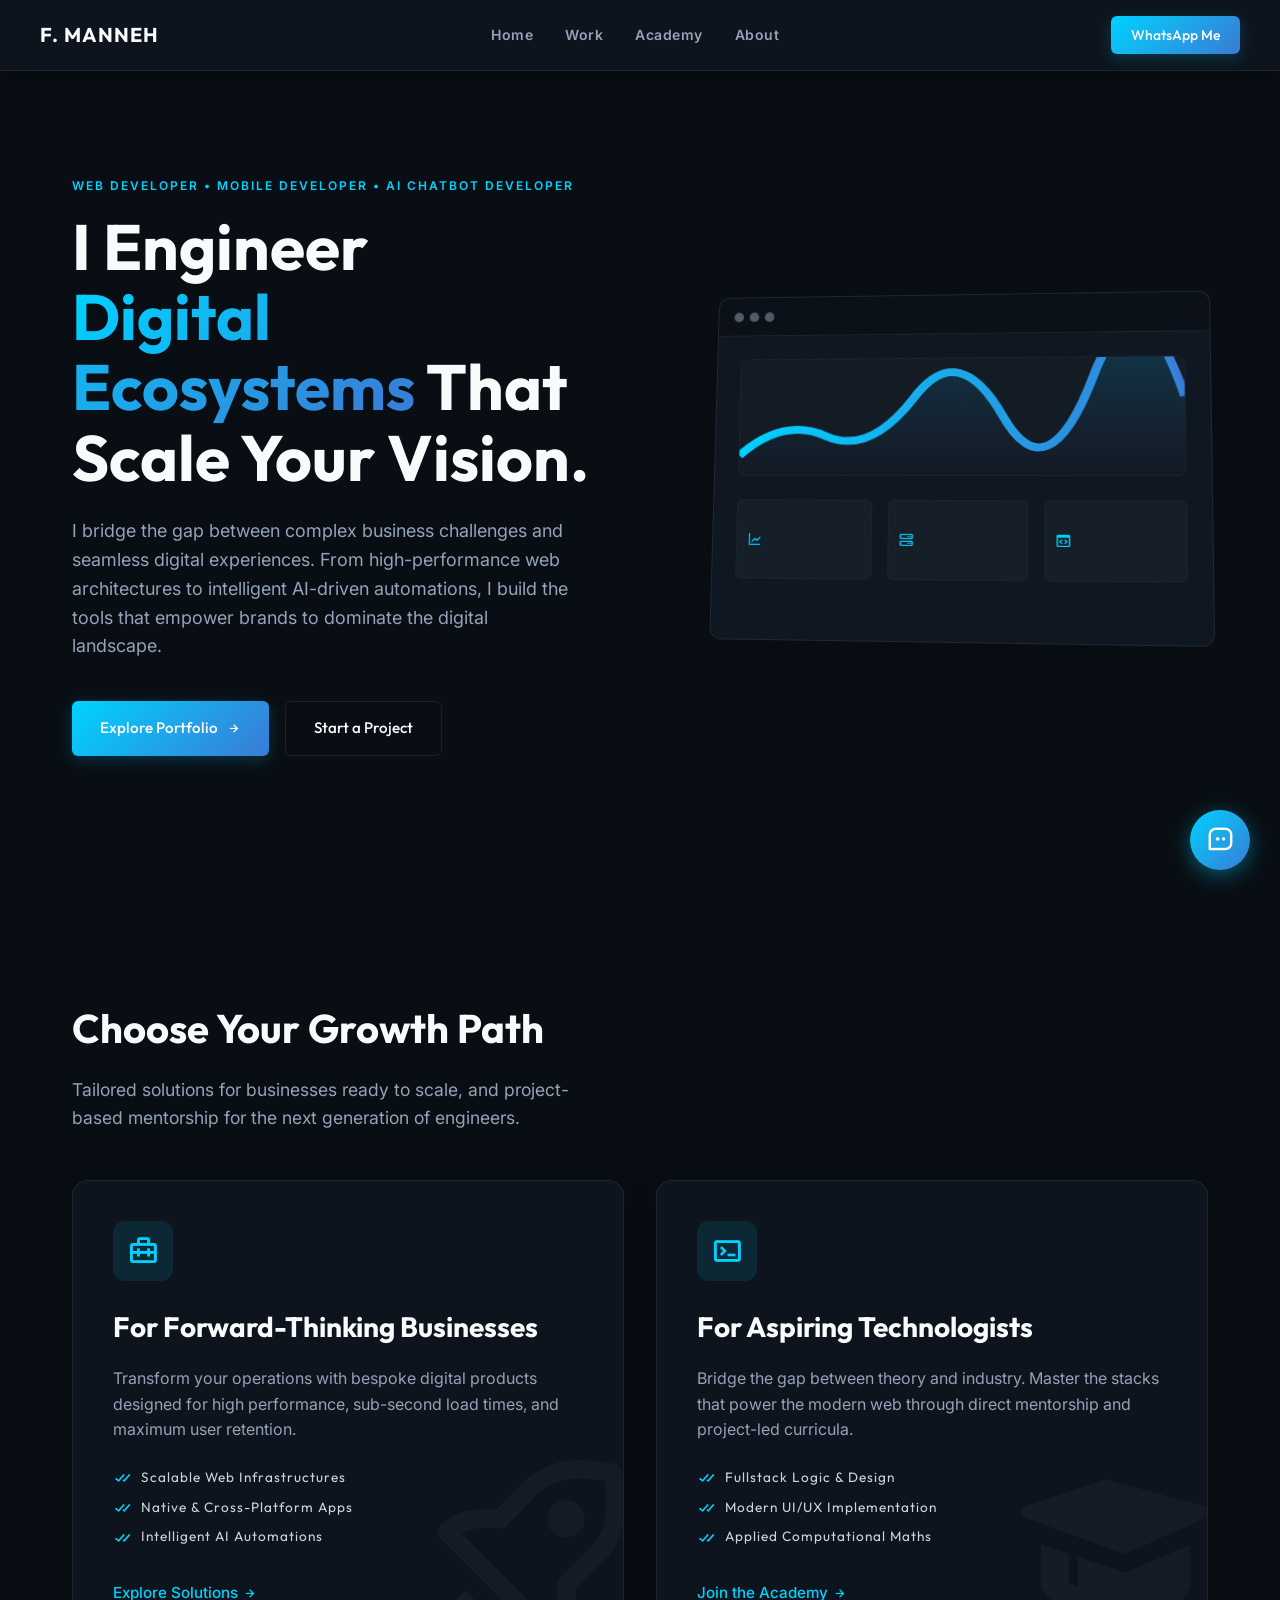
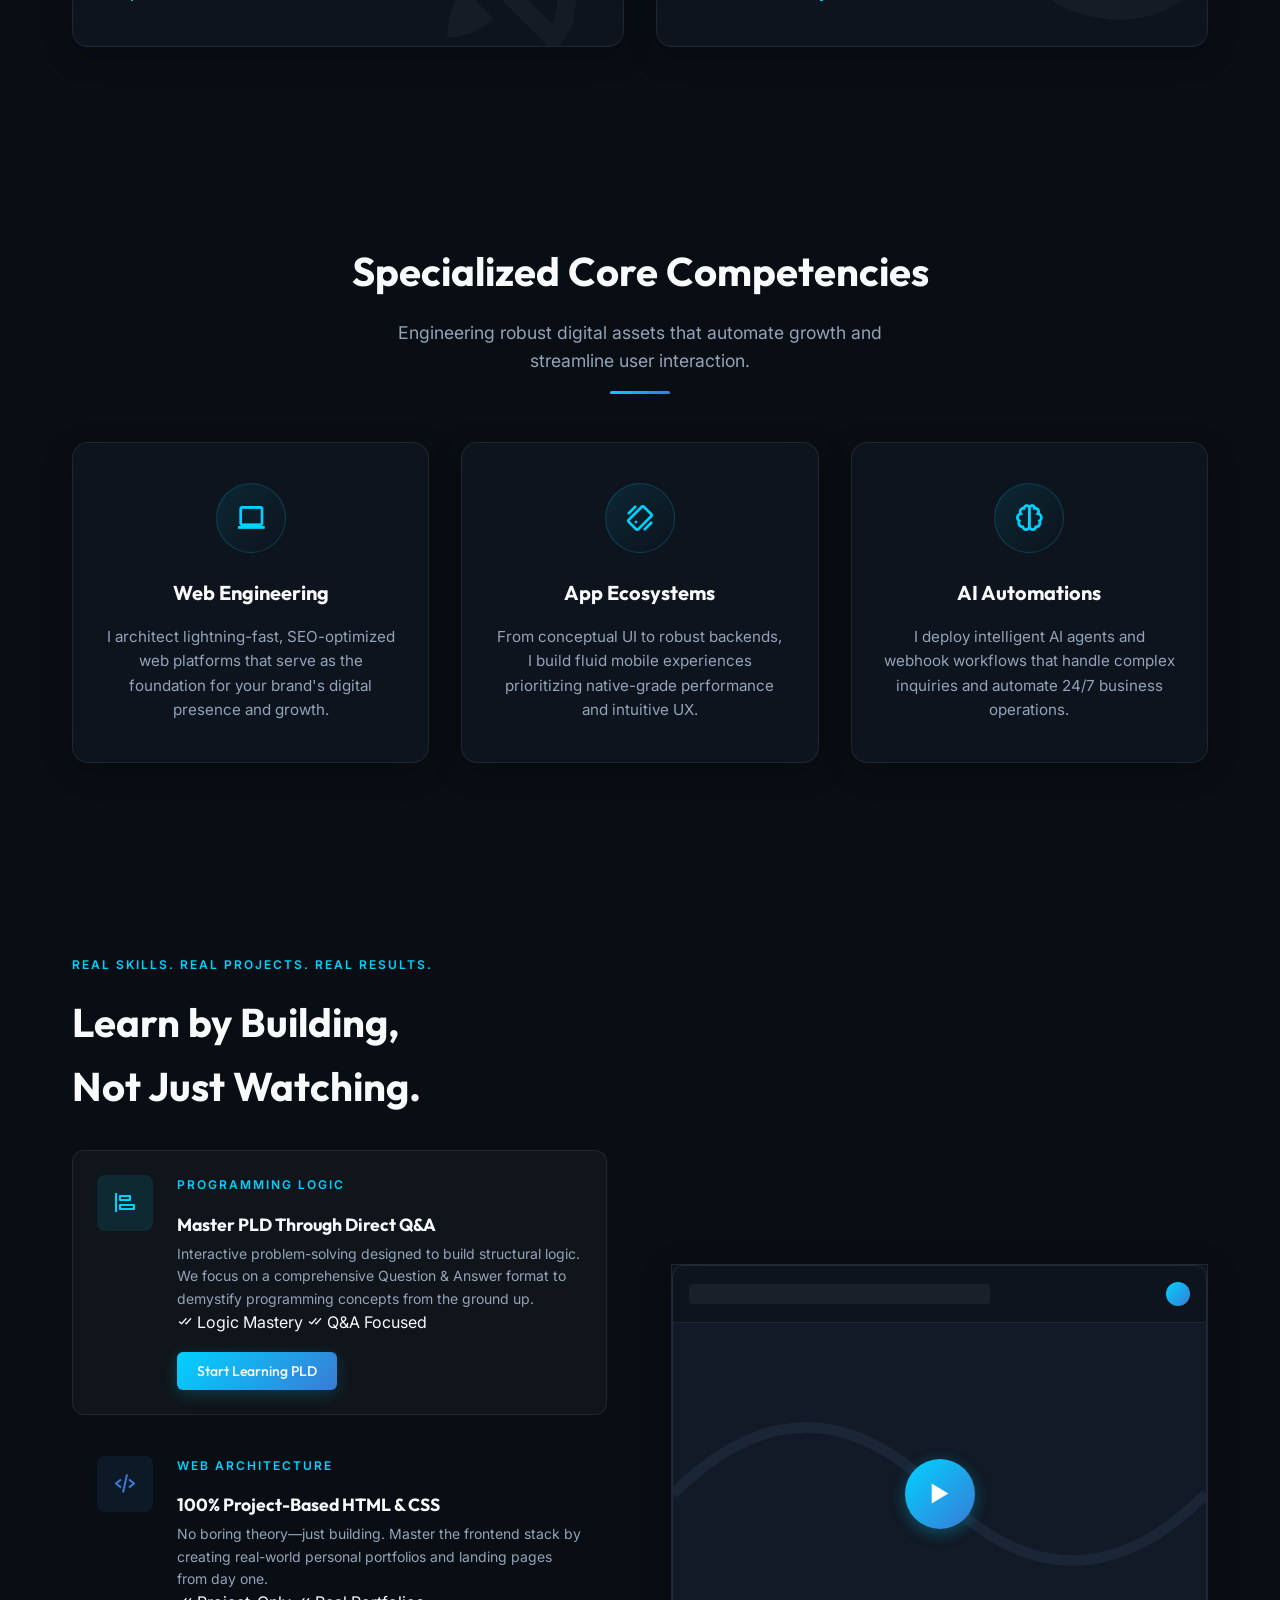
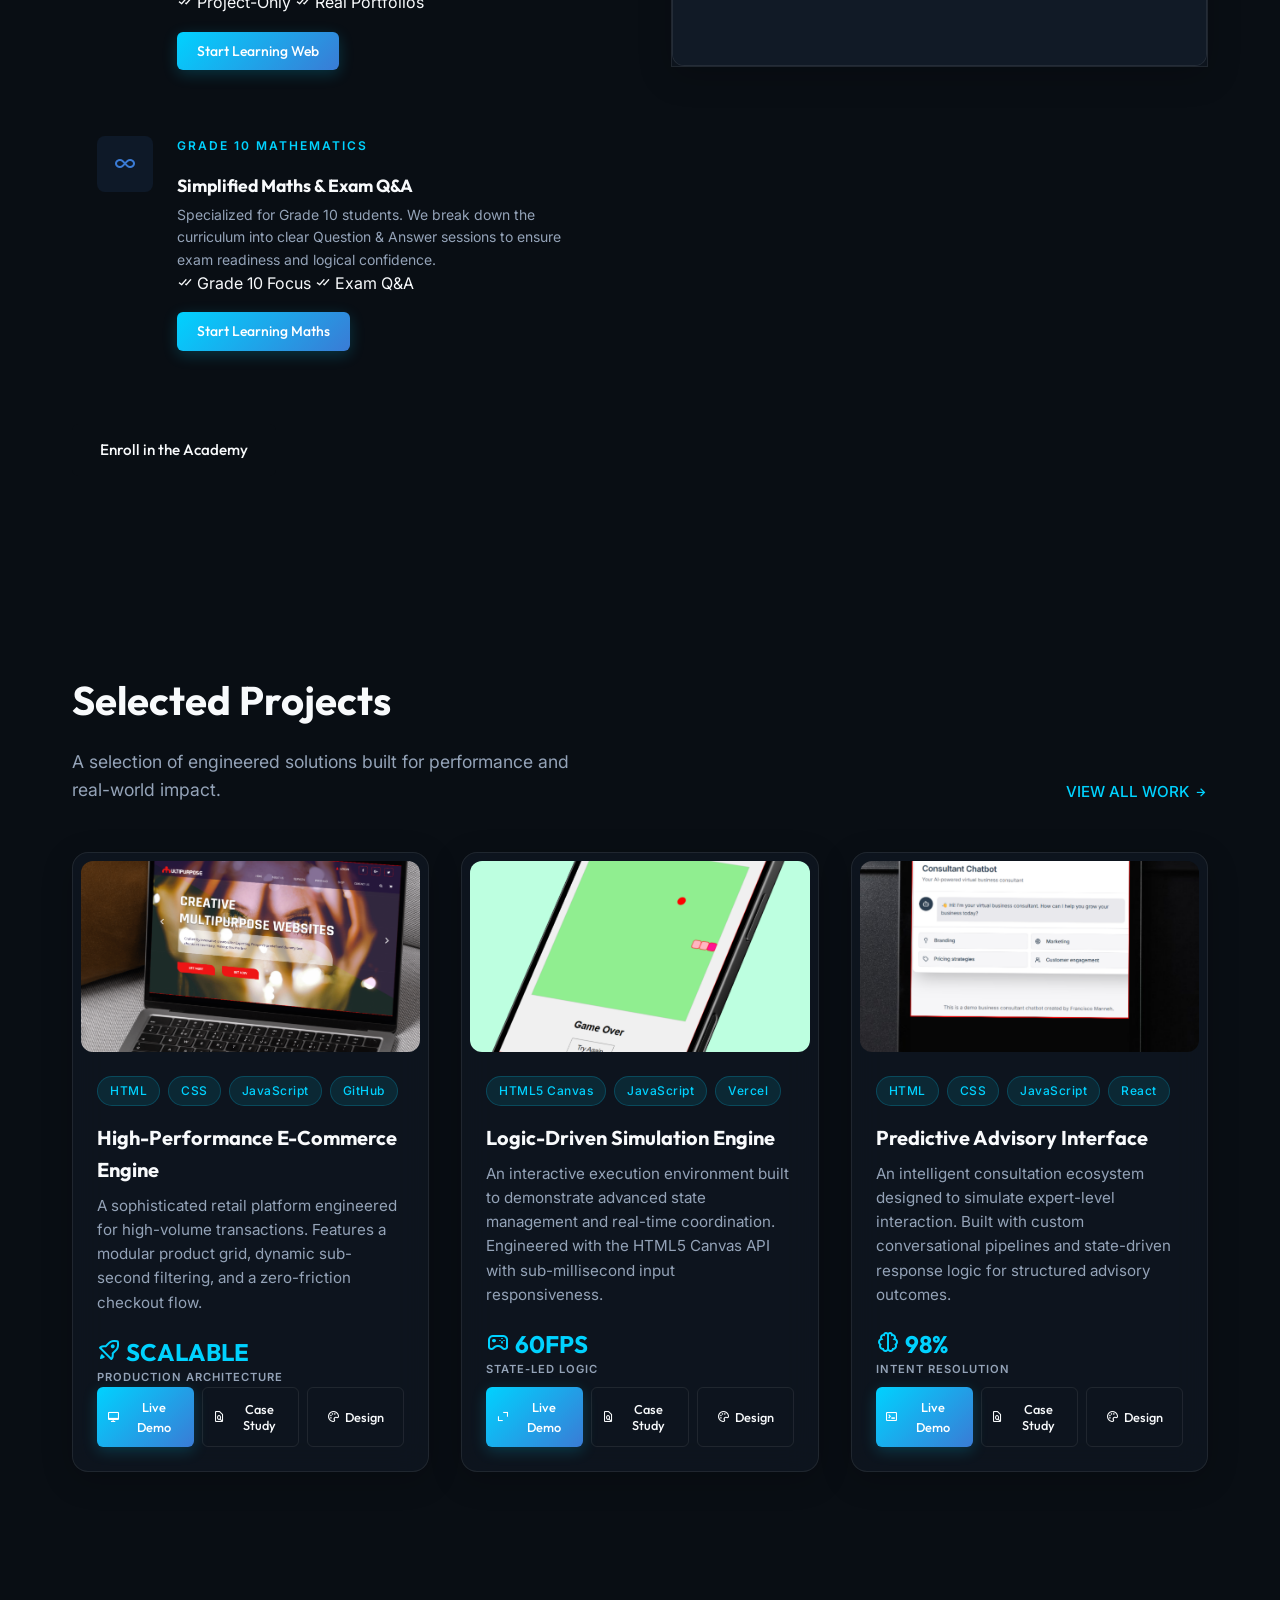
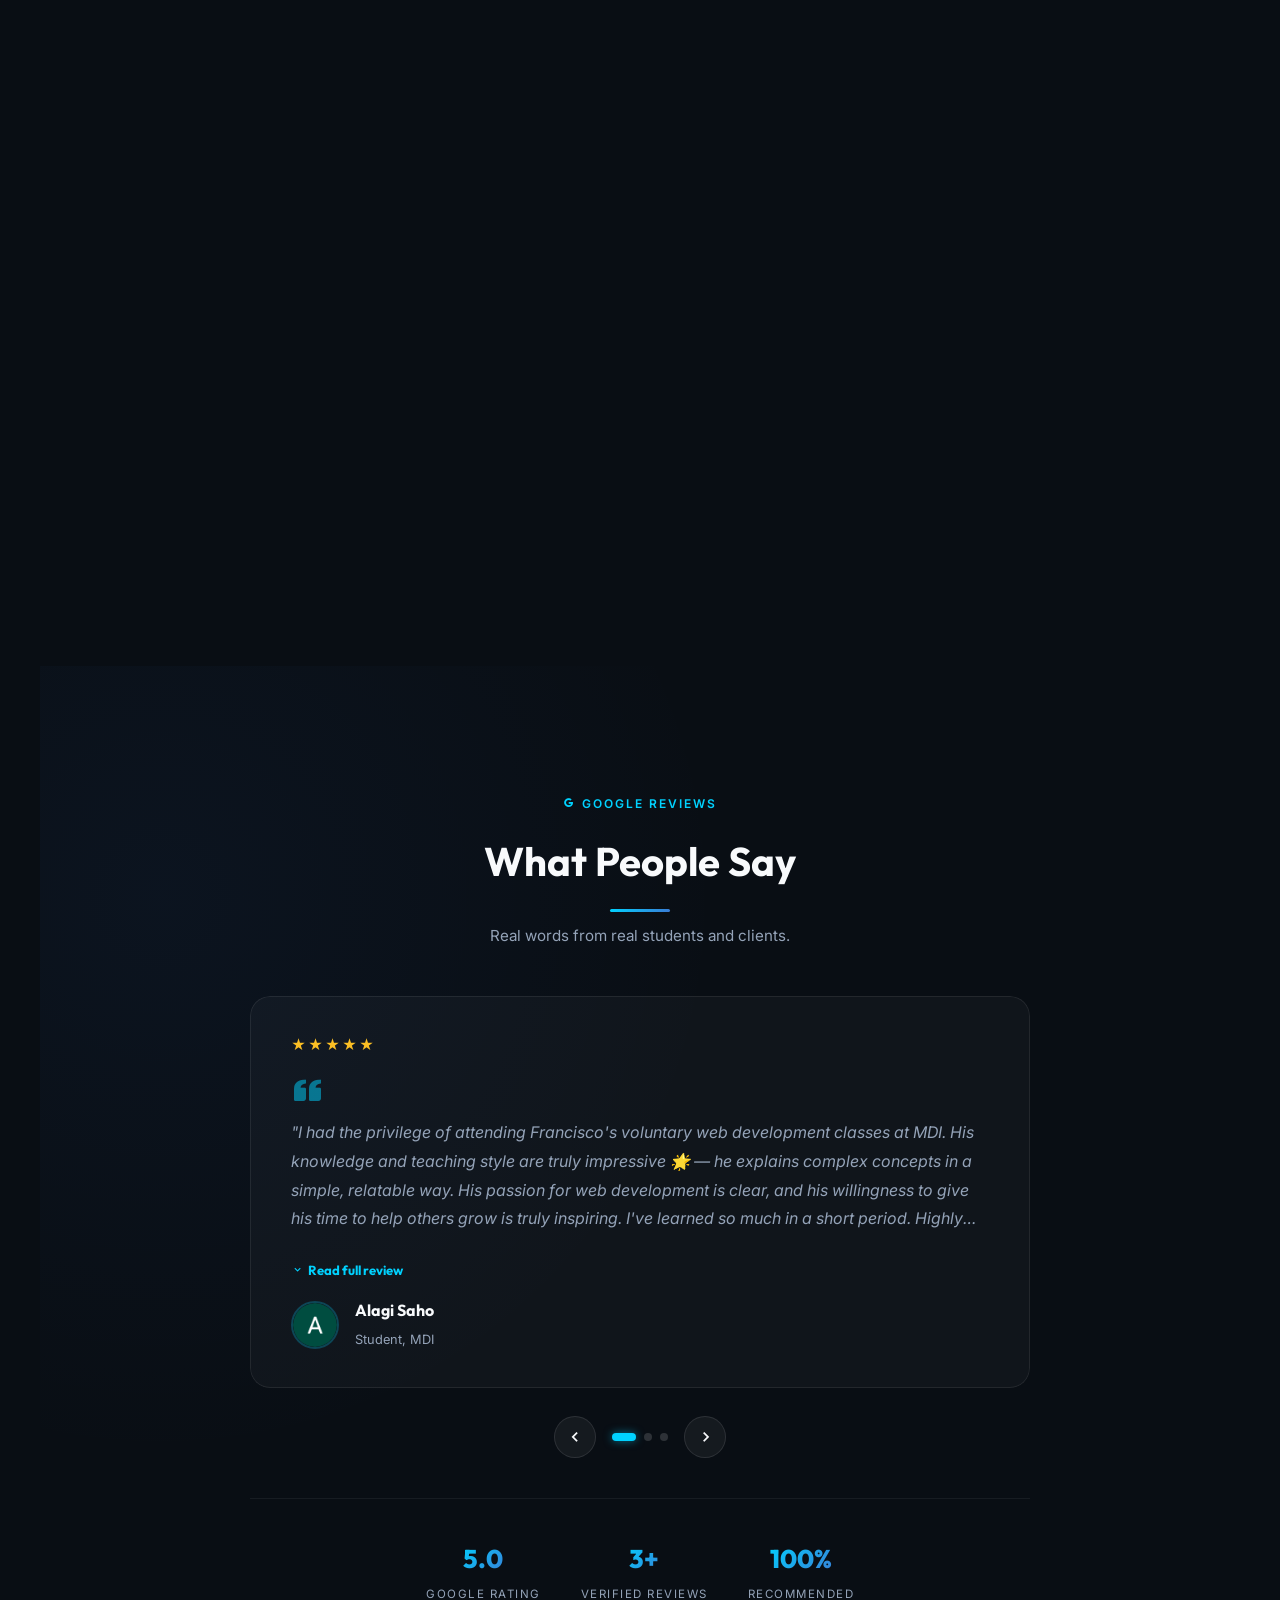
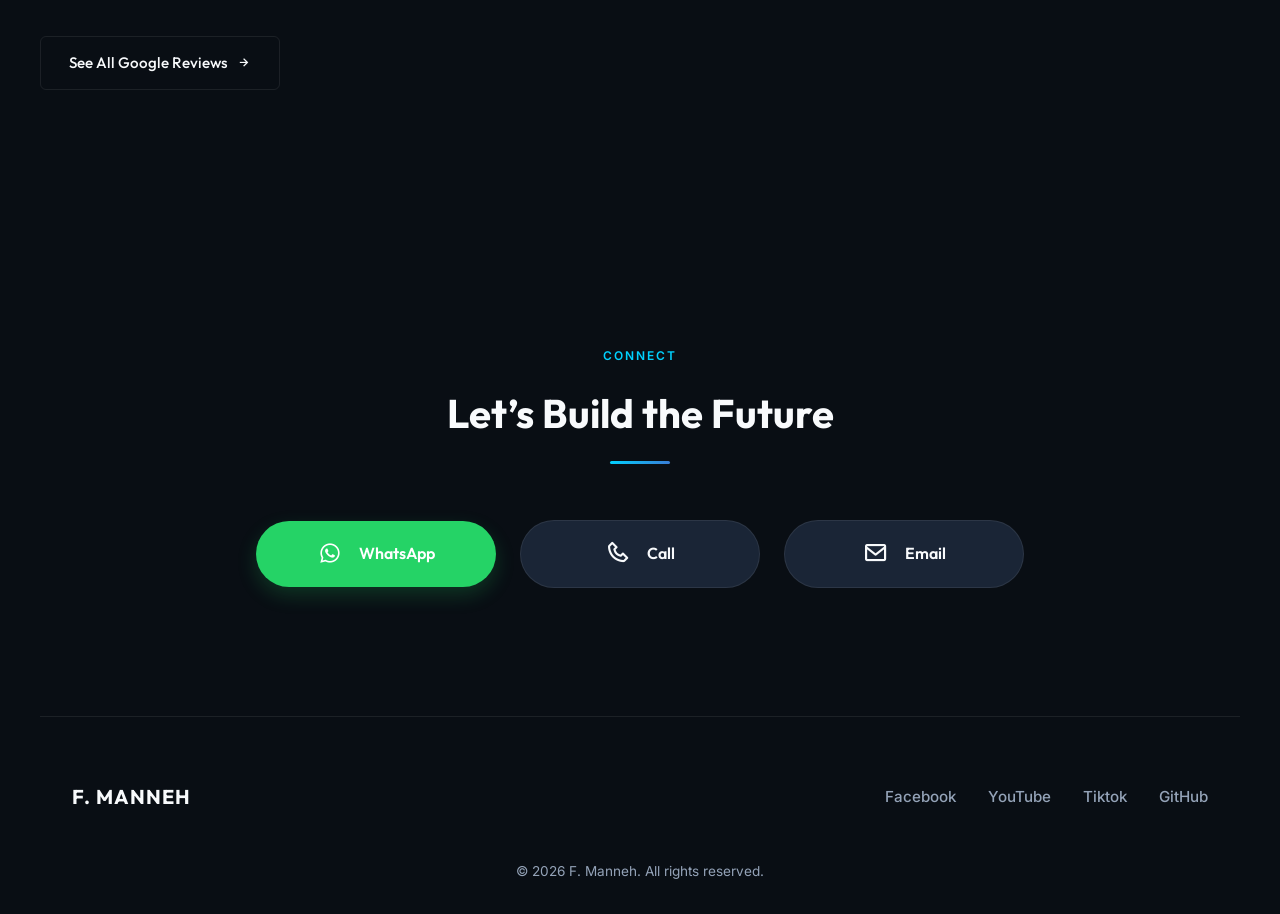
==== commit 2d80d4d8: "SEO: update title, OG image, structured data, fix H1, add lazy loading & rel, add sitemap" ====
--- a/index.html
+++ b/index.html
@@ -5,7 +5,7 @@
     <meta charset="UTF-8">
     <link rel="icon" type="image/png" href="Favicon/groupchats.png">
     <meta name="viewport" content="width=device-width, initial-scale=1.0">
-    <title>F. Manneh</title>
+    <title>Francisco Manneh — Digital Architect | Web, Mobile & AI</title>
     <meta name="description"
         content="Personal portfolio of Francisco Manneh - Engineering high-performance web ecosystems, mobile apps, and AI automations.">
     <meta name="keywords" content="Francisco Manneh, portfolio, web developer, mobile developer, AI developer, freelancer">
@@ -16,12 +16,31 @@
     <meta property="og:title" content="F. Manneh — Digital Architect">
     <meta property="og:description" content="Engineering high-performance web ecosystems, mobile apps, and AI automations.">
     <meta property="og:url" content="https://franciscomanneh.com/">
-    <meta property="og:image" content="https://franciscomanneh.com/Favicon/groupchats.png">
+    <meta property="og:image" content="https://franciscomanneh.com/persionalpictures/Screenshot%202026-01-26%20074447.png">
     <!-- Twitter -->
     <meta name="twitter:card" content="summary_large_image">
     <meta name="twitter:title" content="F. Manneh — Digital Architect">
     <meta name="twitter:description" content="Engineering high-performance web ecosystems, mobile apps, and AI automations.">
-    <meta name="twitter:image" content="https://franciscomanneh.com/Favicon/groupchats.png">
+        <meta name="twitter:image" content="https://franciscomanneh.com/persionalpictures/Screenshot%202026-01-26%20074447.png">
+
+        <!-- Structured data -->
+        <script type="application/ld+json">
+        {
+            "@context": "https://schema.org",
+            "@type": "Person",
+            "name": "Francisco Manneh",
+            "url": "https://franciscomanneh.com/",
+            "image": "https://franciscomanneh.com/persionalpictures/Screenshot%202026-01-26%20074447.png",
+            "jobTitle": "Digital Architect",
+            "sameAs": [
+                "https://github.com/Franciscomanneh",
+                "https://www.facebook.com/profile.php?id=61586861617639",
+                "https://www.youtube.com/@codewithfrancisco-1",
+                "https://www.tiktok.com/@fmannehcode"
+            ],
+            "description": "Engineering high-performance web ecosystems, mobile apps, and AI automations."
+        }
+        </script>
     <link href="https://fonts.googleapis.com/css2?family=Outfit:wght@300;400;500;600;700&display=swap" rel="stylesheet">
     <link href="https://fonts.googleapis.com/css2?family=Inter:wght@400;500&display=swap" rel="stylesheet">
     <link rel="stylesheet" href="style.css">
@@ -60,9 +79,7 @@
         <section class="hero" id="home">
             <div class="hero-content fade-in">
                 <span class="eyebrow">WEB DEVELOPER • MOBILE DEVELOPER • AI CHATBOT DEVELOPER</span>
-                <h1 class="hero-title">I Engineer <br><span class="text-gradient">Digital Ecosystems</span>
-                    <h1 class="hero-title"> That Scale Your Vision.</h1>
-                </h1>
+                <h1 class="hero-title">I Engineer <br><span class="text-gradient">Digital Ecosystems</span> That Scale Your Vision.</h1>
                 <p class="hero-description">I bridge the gap between complex business challenges and seamless digital
                     experiences. From high-performance web architectures to intelligent AI-driven automations, I build
                     the tools that empower brands to dominate the digital landscape.</p>
@@ -254,7 +271,7 @@
 
                 <!-- Project 1 -->
                 <div class="project-card glass fade-in">
-                    <div class="project-img"><img src="./Images/14.png" alt="MultiShop Pro"></div>
+                    <div class="project-img"><img src="./Images/14.png" alt="MultiShop Pro" loading="lazy"></div>
                     <div class="project-info">
                         <div class="tech-badges">
                             <span class="tech-pill">HTML</span>
@@ -272,8 +289,8 @@
                                     ARCHITECTURE</span></div>
                         </div>
                         <div class="btn-group">
-                            <a href="https://franciscomanneh.github.io/multipurpose/" class="btn btn-primary btn-sm"><i
-                                    class='bx bx-desktop'></i> Live Demo</a>
+                            <a href="https://franciscomanneh.github.io/multipurpose/" target="_blank" rel="noopener noreferrer" class="btn btn-primary btn-sm"><i
+                                            class='bx bx-desktop'></i> Live Demo</a>
                             <button class="btn btn-outline btn-sm proj-modal-btn" data-project="multishop"
                                 data-type="case"><i class='bx bx-file-find'></i> Case Study</button>
                             <button class="btn btn-outline btn-sm proj-modal-btn" data-project="multishop"
@@ -284,7 +301,7 @@
 
                 <!-- Project 2 -->
                 <div class="project-card glass fade-in delay-1">
-                    <div class="project-img"><img src="./Images/1.png" alt="Snake Engine"></div>
+                    <div class="project-img"><img src="./Images/1.png" alt="Snake Engine" loading="lazy"></div>
                     <div class="project-info">
                         <div class="tech-badges">
                             <span class="tech-pill">HTML5 Canvas</span>
@@ -302,7 +319,7 @@
                                     LOGIC</span></div>
                         </div>
                         <div class="btn-group">
-                            <a href="https://snake-game-six-ruby.vercel.app/" class="btn btn-primary btn-sm"><i
+                                <a href="https://snake-game-six-ruby.vercel.app/" target="_blank" rel="noopener noreferrer" class="btn btn-primary btn-sm"><i
                                     class='bx bx-expand-alt'></i> Live Demo</a>
                             <button class="btn btn-outline btn-sm proj-modal-btn" data-project="snake"
                                 data-type="case"><i class='bx bx-file-find'></i> Case Study</button>
@@ -314,7 +331,7 @@
 
                 <!-- Project 3 -->
                 <div class="project-card glass fade-in delay-2">
-                    <div class="project-img"><img src="./Images/7.png" alt="AI Chatbot"></div>
+                    <div class="project-img"><img src="./Images/7.png" alt="AI Chatbot" loading="lazy"></div>
                     <div class="project-info">
                         <div class="tech-badges">
                             <span class="tech-pill">HTML</span>
@@ -333,7 +350,7 @@
                                     RESOLUTION</span></div>
                         </div>
                         <div class="btn-group">
-                            <a href="https://consultation-chat.vercel.app/" class="btn btn-primary btn-sm"><i
+                                <a href="https://consultation-chat.vercel.app/" target="_blank" rel="noopener noreferrer" class="btn btn-primary btn-sm"><i
                                     class='bx bx-terminal'></i> Live Demo</a>
                             <button class="btn btn-outline btn-sm proj-modal-btn" data-project="consultai"
                                 data-type="case"><i class='bx bx-file-find'></i> Case Study</button>
@@ -351,7 +368,7 @@
         <section class="about" id="about">
             <div class="about-container">
                 <div class="about-image glass fade-in">
-                    <img src="./persionalpictures/Screenshot 2026-01-26 074447.png" alt="Francisco Manneh">
+                    <img src="./persionalpictures/Screenshot 2026-01-26 074447.png" alt="Francisco Manneh" loading="lazy">
                 </div>
                 <div class="about-content fade-in delay-1">
                     <h2>Meet the Architect.</h2>
@@ -671,7 +688,7 @@
             </div>
 
             <div class="text-center" style="margin-top: 2rem;">
-                <a href="https://share.google/o8vn1YFCwkExvMG5u" target="_blank" class="btn btn-outline">
+                <a href="https://share.google/o8vn1YFCwkExvMG5u" target="_blank" rel="noopener noreferrer" class="btn btn-outline">
                     See All Google Reviews <i class='bx bx-right-arrow-alt'></i>
                 </a>
             </div>
@@ -720,7 +737,7 @@
                 <div class="underline"></div>
             </div>
             <div class="contact-cta-wrapper fade-in delay-1">
-                <a href="https://wa.me/2206753822" target="_blank" class="contact-btn whatsapp-btn"><i
+                    <a href="https://wa.me/2206753822" target="_blank" rel="noopener noreferrer" class="contact-btn whatsapp-btn"><i
                         class='bx bxl-whatsapp'></i><span>WhatsApp</span></a>
                 <a href="tel:+2206753822" class="contact-btn"><i class='bx bx-phone'></i><span>Call</span></a>
                 <a href="mailto:[EMAIL_ADDRESS]" class="contact-btn"><i
--- a/style.css
+++ b/style.css
@@ -2477,4 +2477,129 @@
     .pmo-header h2 { font-size: 1.45rem; }
     .pmo-design-canvas { grid-template-columns: 1fr; }
     .pmo-results { grid-template-columns: 1fr; }
+}
+
+/* Chatbot Styles */
+.chatbot-toggle {
+    position: fixed;
+    bottom: 30px;
+    right: 30px;
+    width: 60px;
+    height: 60px;
+    background: linear-gradient(135deg, #00d2ff, #3a7bd5);
+    border-radius: 50%;
+    display: flex;
+    align-items: center;
+    justify-content: center;
+    font-size: 1.8rem;
+    color: #fff;
+    cursor: pointer;
+    box-shadow: 0 5px 20px rgba(0, 210, 255, 0.4);
+    z-index: 1000;
+    transition: transform 0.3s ease;
+}
+
+.chatbot-toggle:hover {
+    transform: scale(1.1);
+}
+
+.chatbot-container {
+    position: fixed;
+    bottom: 100px;
+    right: 30px;
+    width: 350px;
+    background: rgba(17, 26, 38, 0.9);
+    backdrop-filter: blur(20px);
+    border: 1px solid rgba(255, 255, 255, 0.1);
+    border-radius: 16px;
+    display: none;
+    flex-direction: column;
+    overflow: hidden;
+    z-index: 1000;
+    box-shadow: 0 10px 40px rgba(0,0,0,0.5);
+    animation: slideUpChat 0.3s ease-out;
+}
+
+@keyframes slideUpChat {
+    from { opacity: 0; transform: translateY(20px); }
+    to { opacity: 1; transform: translateY(0); }
+}
+
+.chatbot-header {
+    background: rgba(0, 210, 255, 0.15);
+    padding: 1rem;
+    display: flex;
+    justify-content: space-between;
+    align-items: center;
+    border-bottom: 1px solid rgba(255, 255, 255, 0.1);
+    font-family: 'Outfit';
+    font-weight: 600;
+    color: #fff;
+}
+
+.chatbot-header button {
+    background: none;
+    border: none;
+    color: #fff;
+    font-size: 1.2rem;
+    cursor: pointer;
+}
+
+.chatbot-messages {
+    padding: 1rem;
+    height: 300px;
+    overflow-y: auto;
+    display: flex;
+    flex-direction: column;
+    gap: 1rem;
+}
+
+.chat-msg {
+    max-width: 80%;
+    padding: 0.8rem 1rem;
+    border-radius: 12px;
+    font-size: 0.9rem;
+    line-height: 1.4;
+    color: #fff;
+}
+
+.chat-msg.bot {
+    background: rgba(255,255,255,0.1);
+    border: 1px solid rgba(255,255,255,0.1);
+    align-self: flex-start;
+    border-bottom-left-radius: 4px;
+}
+
+.chat-msg.user {
+    background: linear-gradient(135deg, #00d2ff, #3a7bd5);
+    align-self: flex-end;
+    border-bottom-right-radius: 4px;
+}
+
+.chatbot-input {
+    display: flex;
+    padding: 1rem;
+    border-top: 1px solid rgba(255, 255, 255, 0.1);
+    background: rgba(0,0,0,0.3);
+}
+
+.chatbot-input input {
+    flex: 1;
+    background: transparent;
+    border: none;
+    color: #fff;
+    font-family: 'Inter';
+    outline: none;
+}
+
+.chatbot-input input::placeholder {
+    color: #94a3b8;
+}
+
+.chatbot-input button {
+    background: none;
+    border: none;
+    color: #00d2ff;
+    font-size: 1.5rem;
+    cursor: pointer;
 }
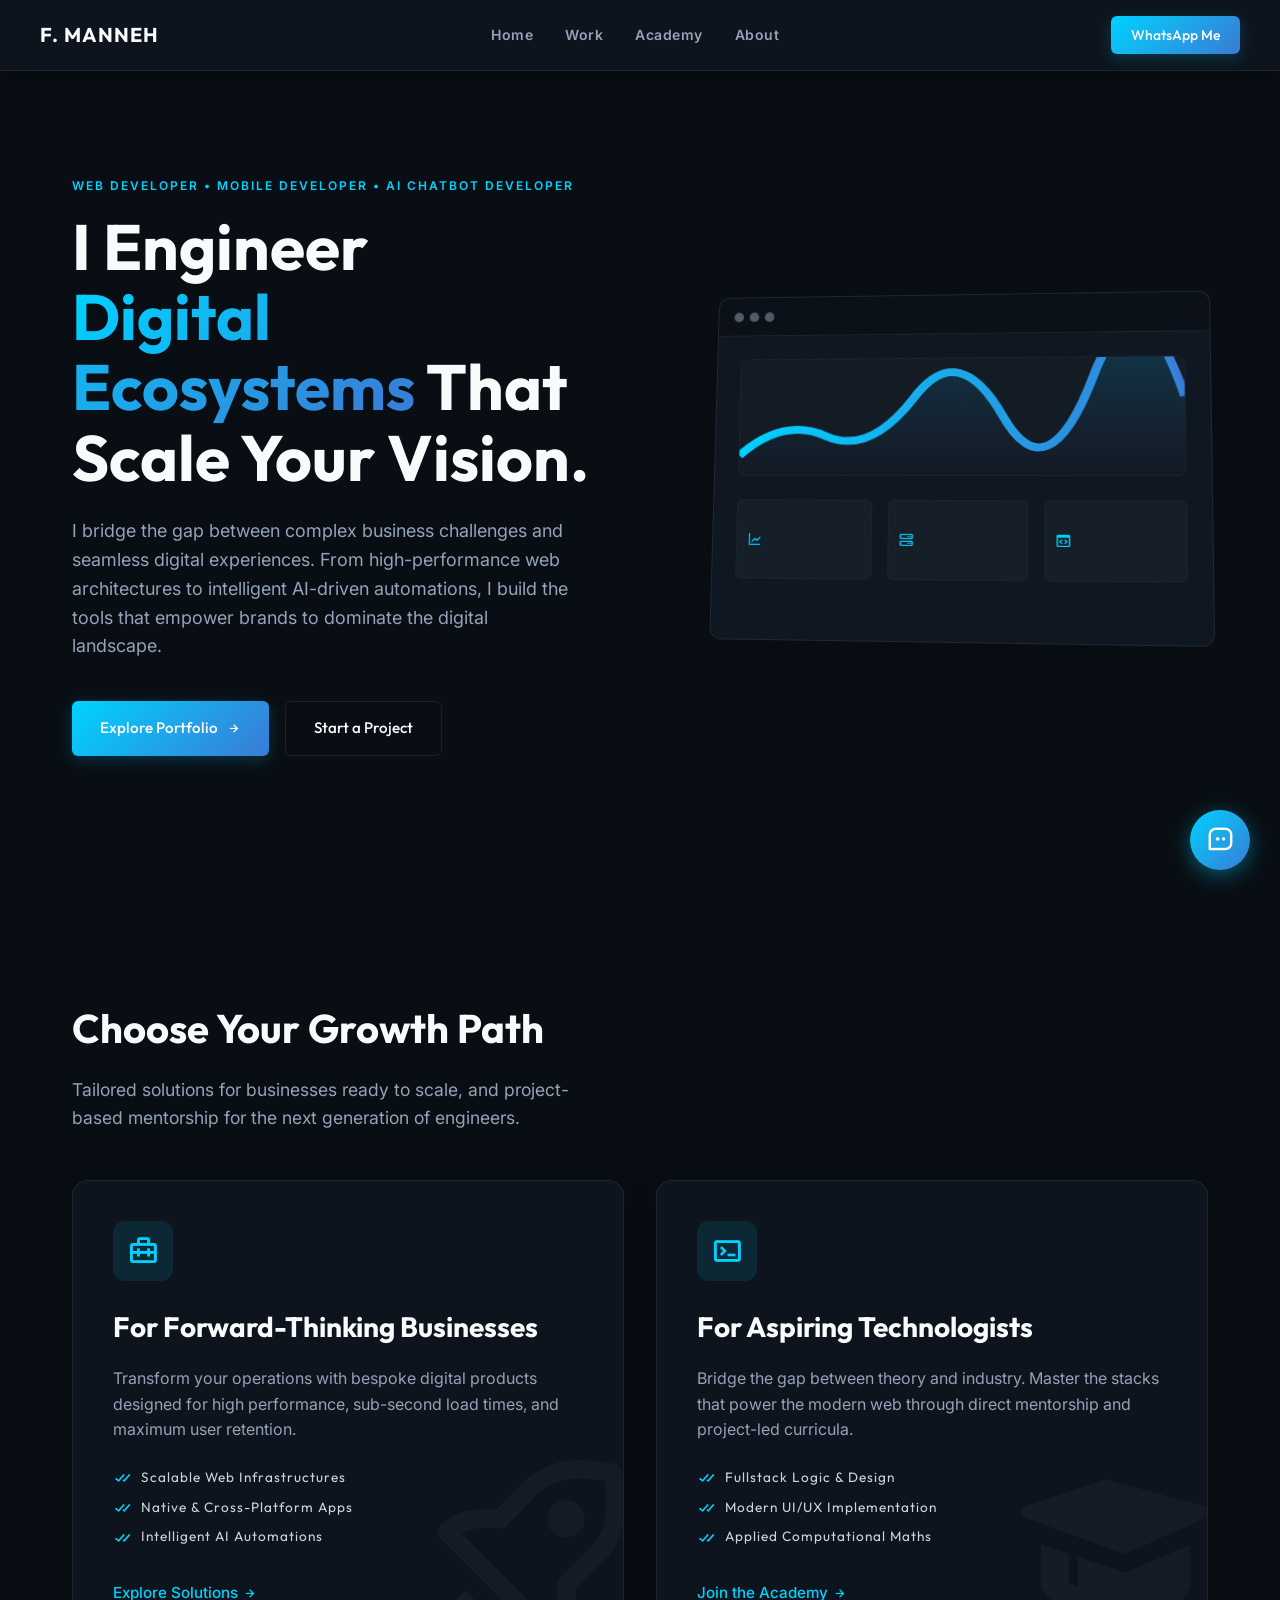
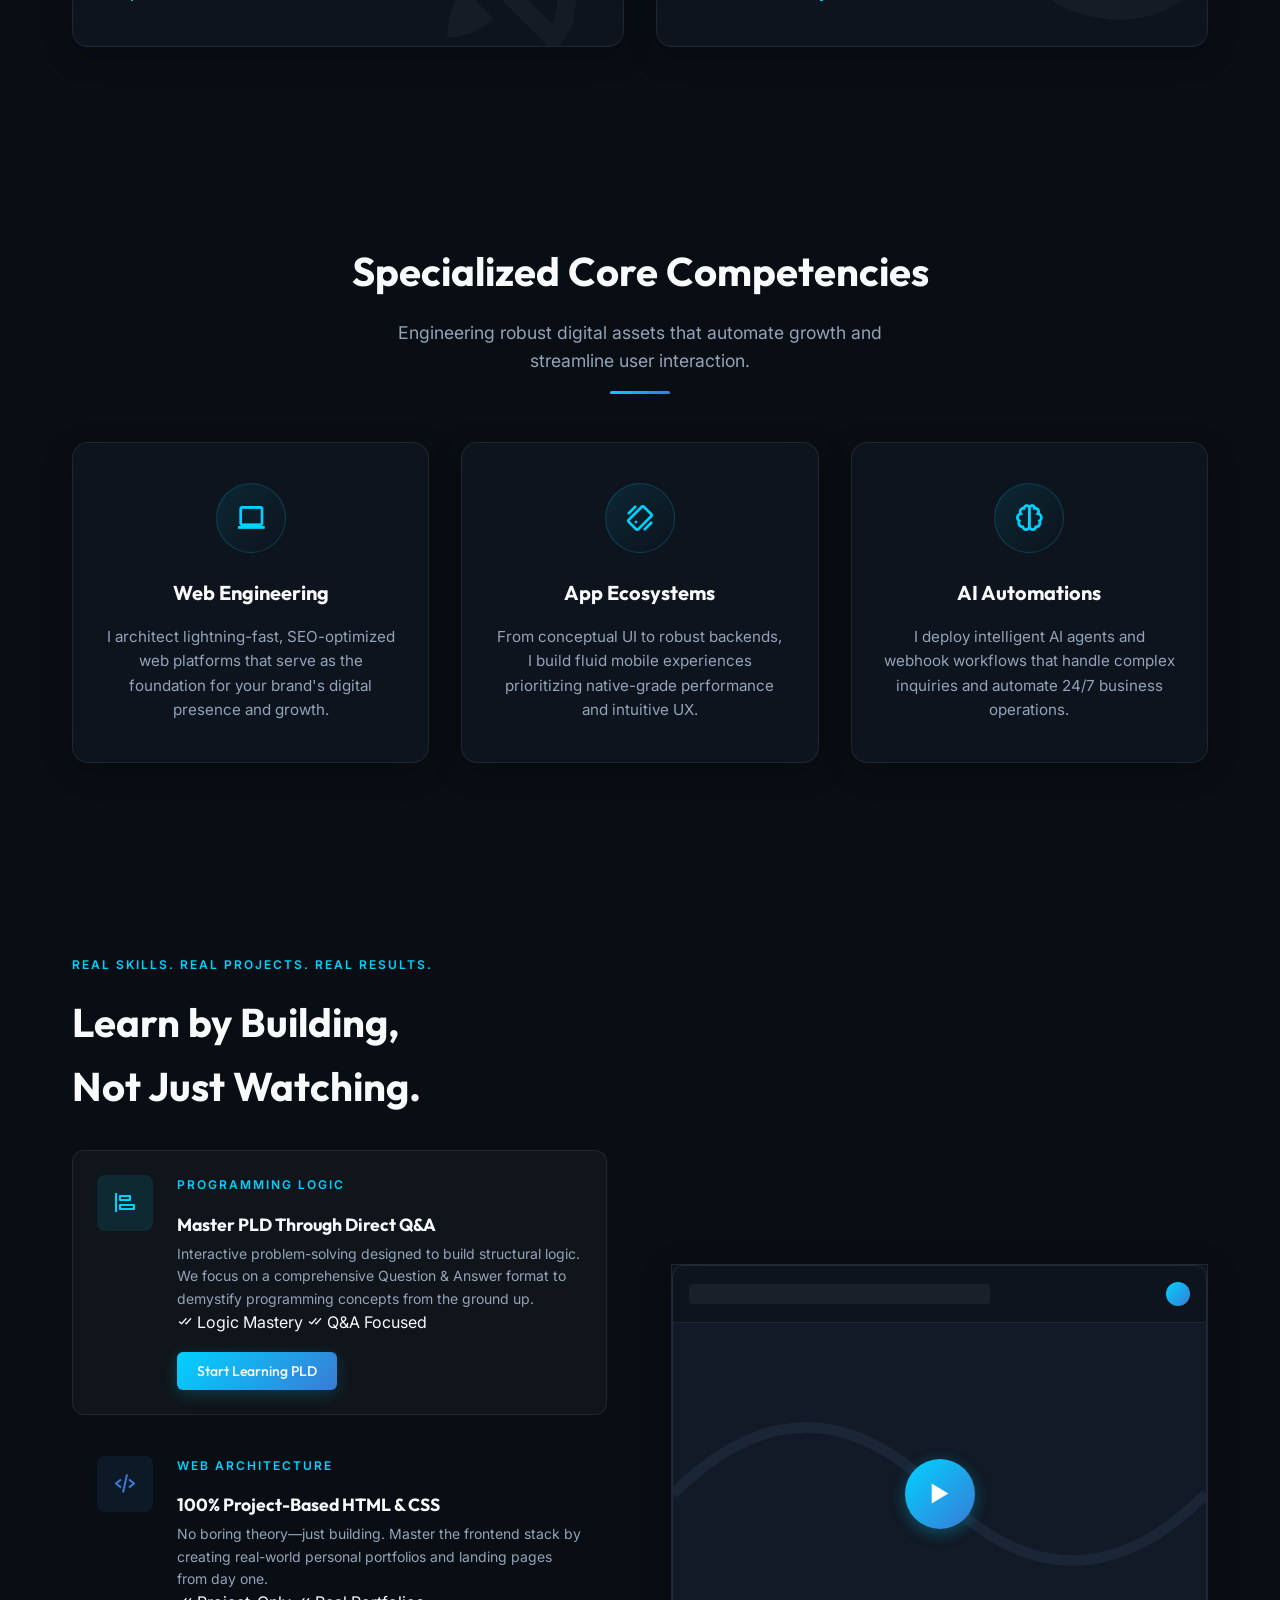
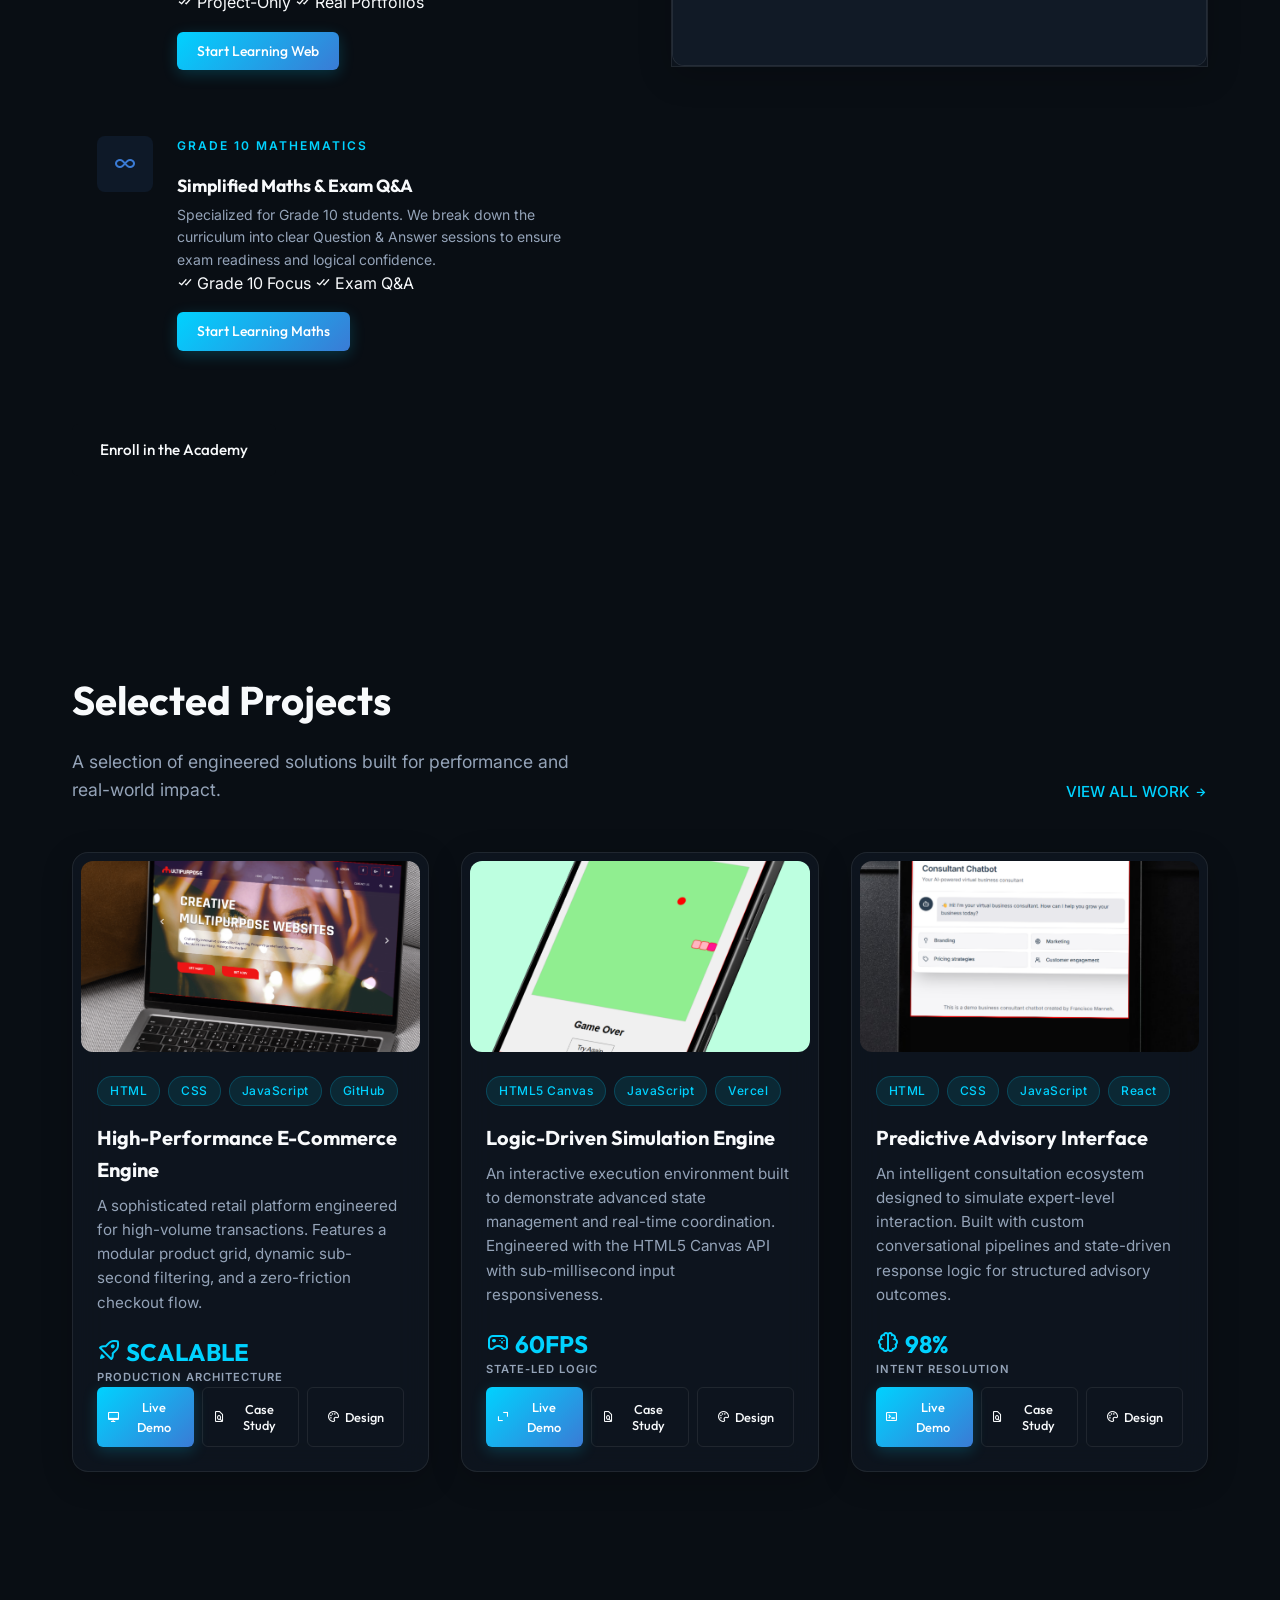
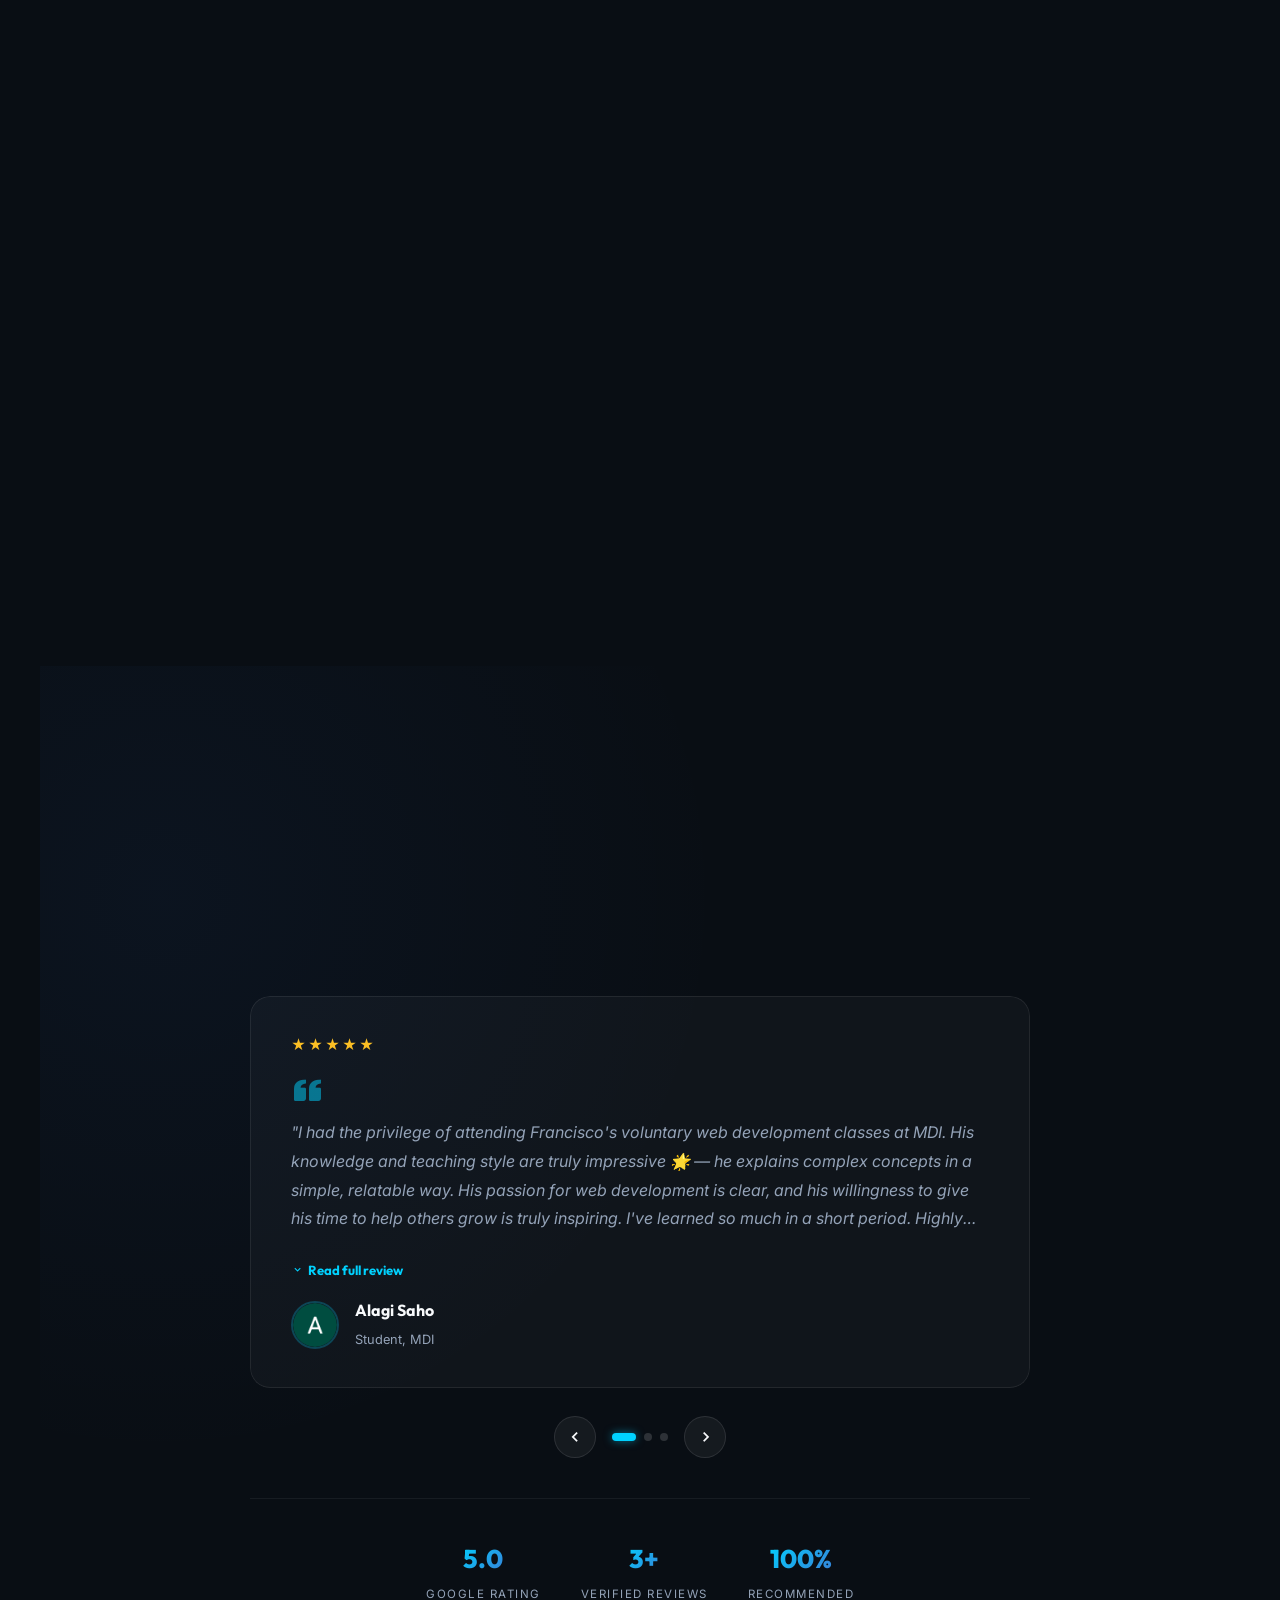
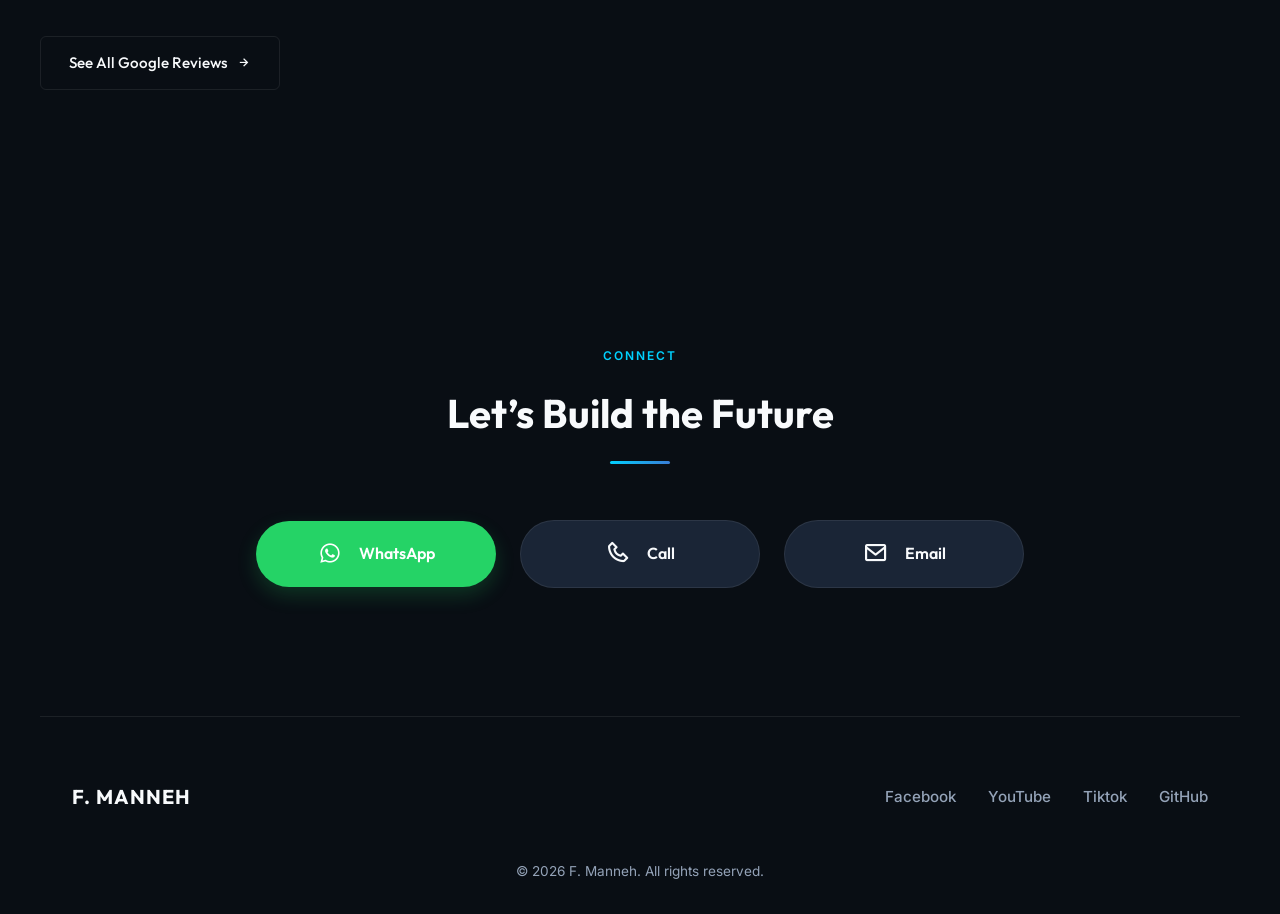
==== commit 47c4ba8e: "Add OG image (1200x630 SVG) and update meta tags" ====
--- a/index.html
+++ b/index.html
@@ -16,12 +16,12 @@
     <meta property="og:title" content="F. Manneh — Digital Architect">
     <meta property="og:description" content="Engineering high-performance web ecosystems, mobile apps, and AI automations.">
     <meta property="og:url" content="https://franciscomanneh.com/">
-    <meta property="og:image" content="https://franciscomanneh.com/persionalpictures/Screenshot%202026-01-26%20074447.png">
+    <meta property="og:image" content="https://franciscomanneh.com/og-image.svg">
     <!-- Twitter -->
     <meta name="twitter:card" content="summary_large_image">
     <meta name="twitter:title" content="F. Manneh — Digital Architect">
     <meta name="twitter:description" content="Engineering high-performance web ecosystems, mobile apps, and AI automations.">
-        <meta name="twitter:image" content="https://franciscomanneh.com/persionalpictures/Screenshot%202026-01-26%20074447.png">
+        <meta name="twitter:image" content="https://franciscomanneh.com/og-image.svg">
 
         <!-- Structured data -->
         <script type="application/ld+json">
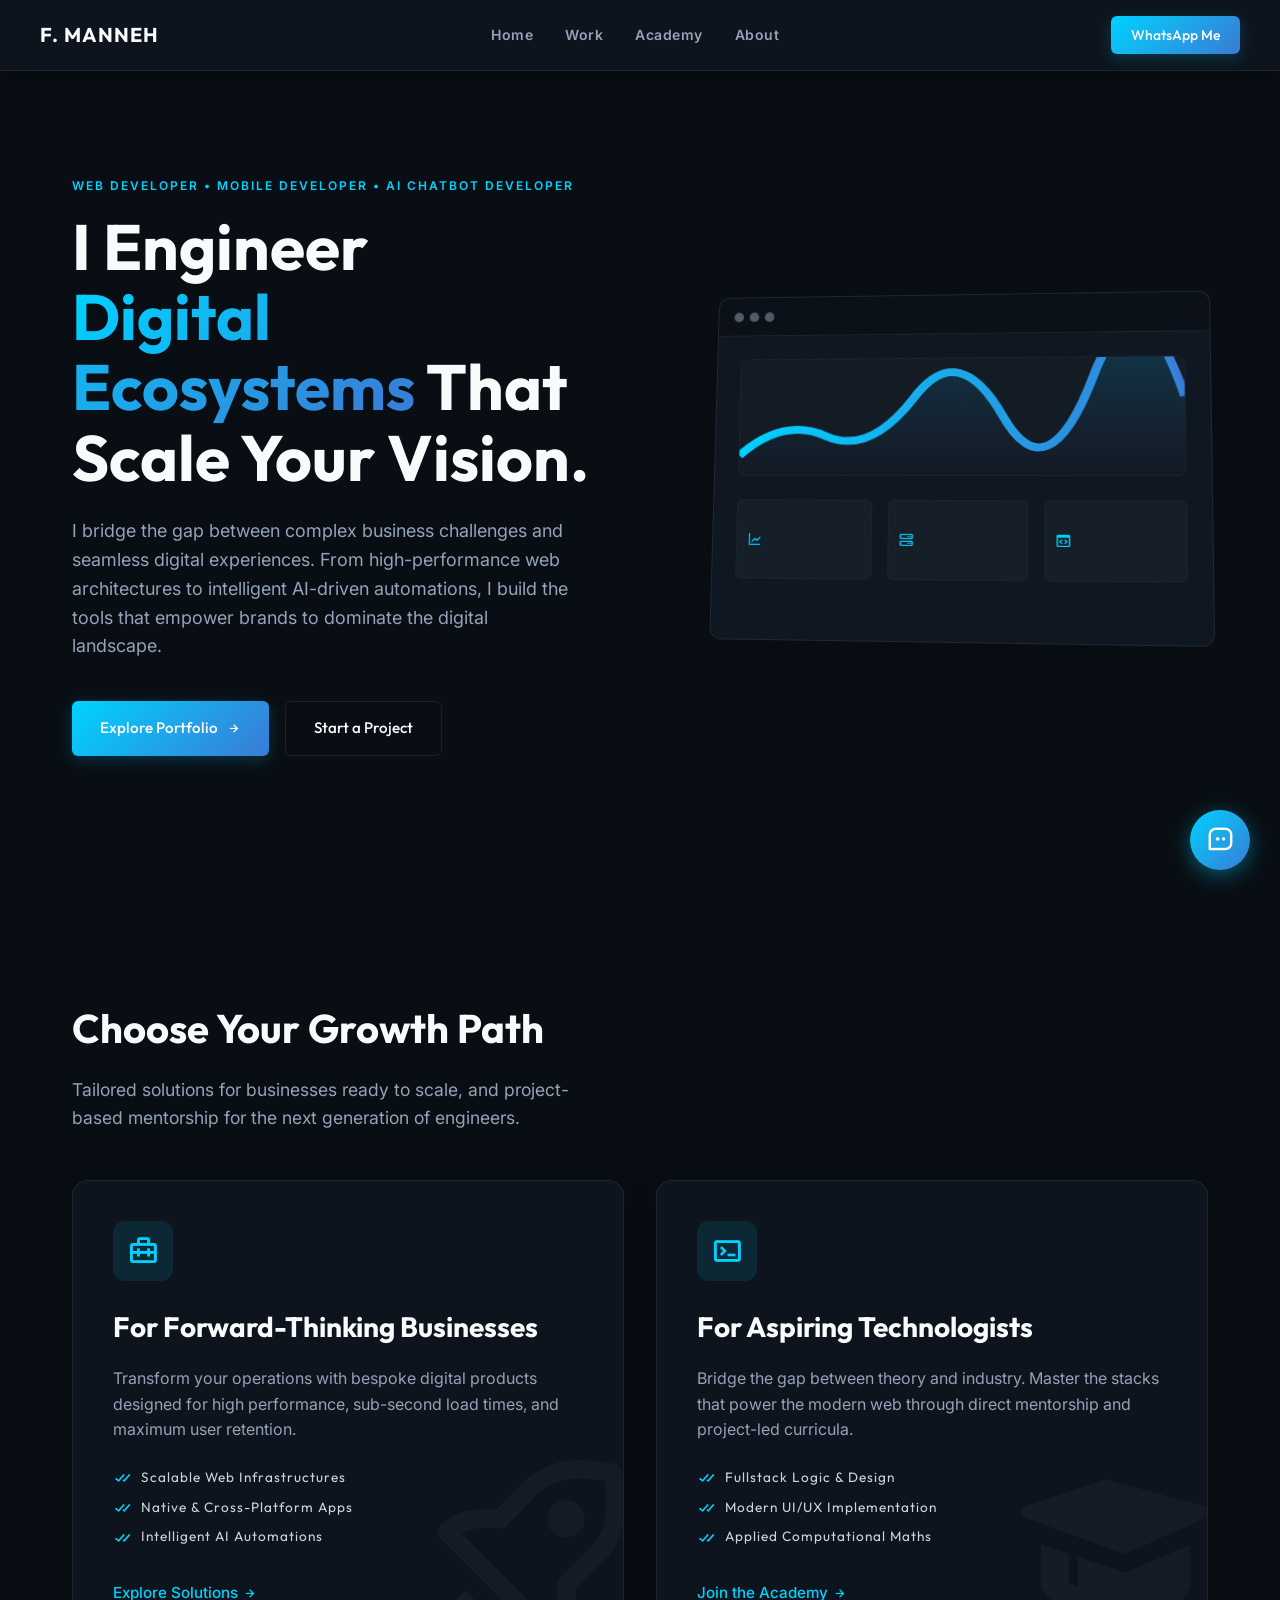
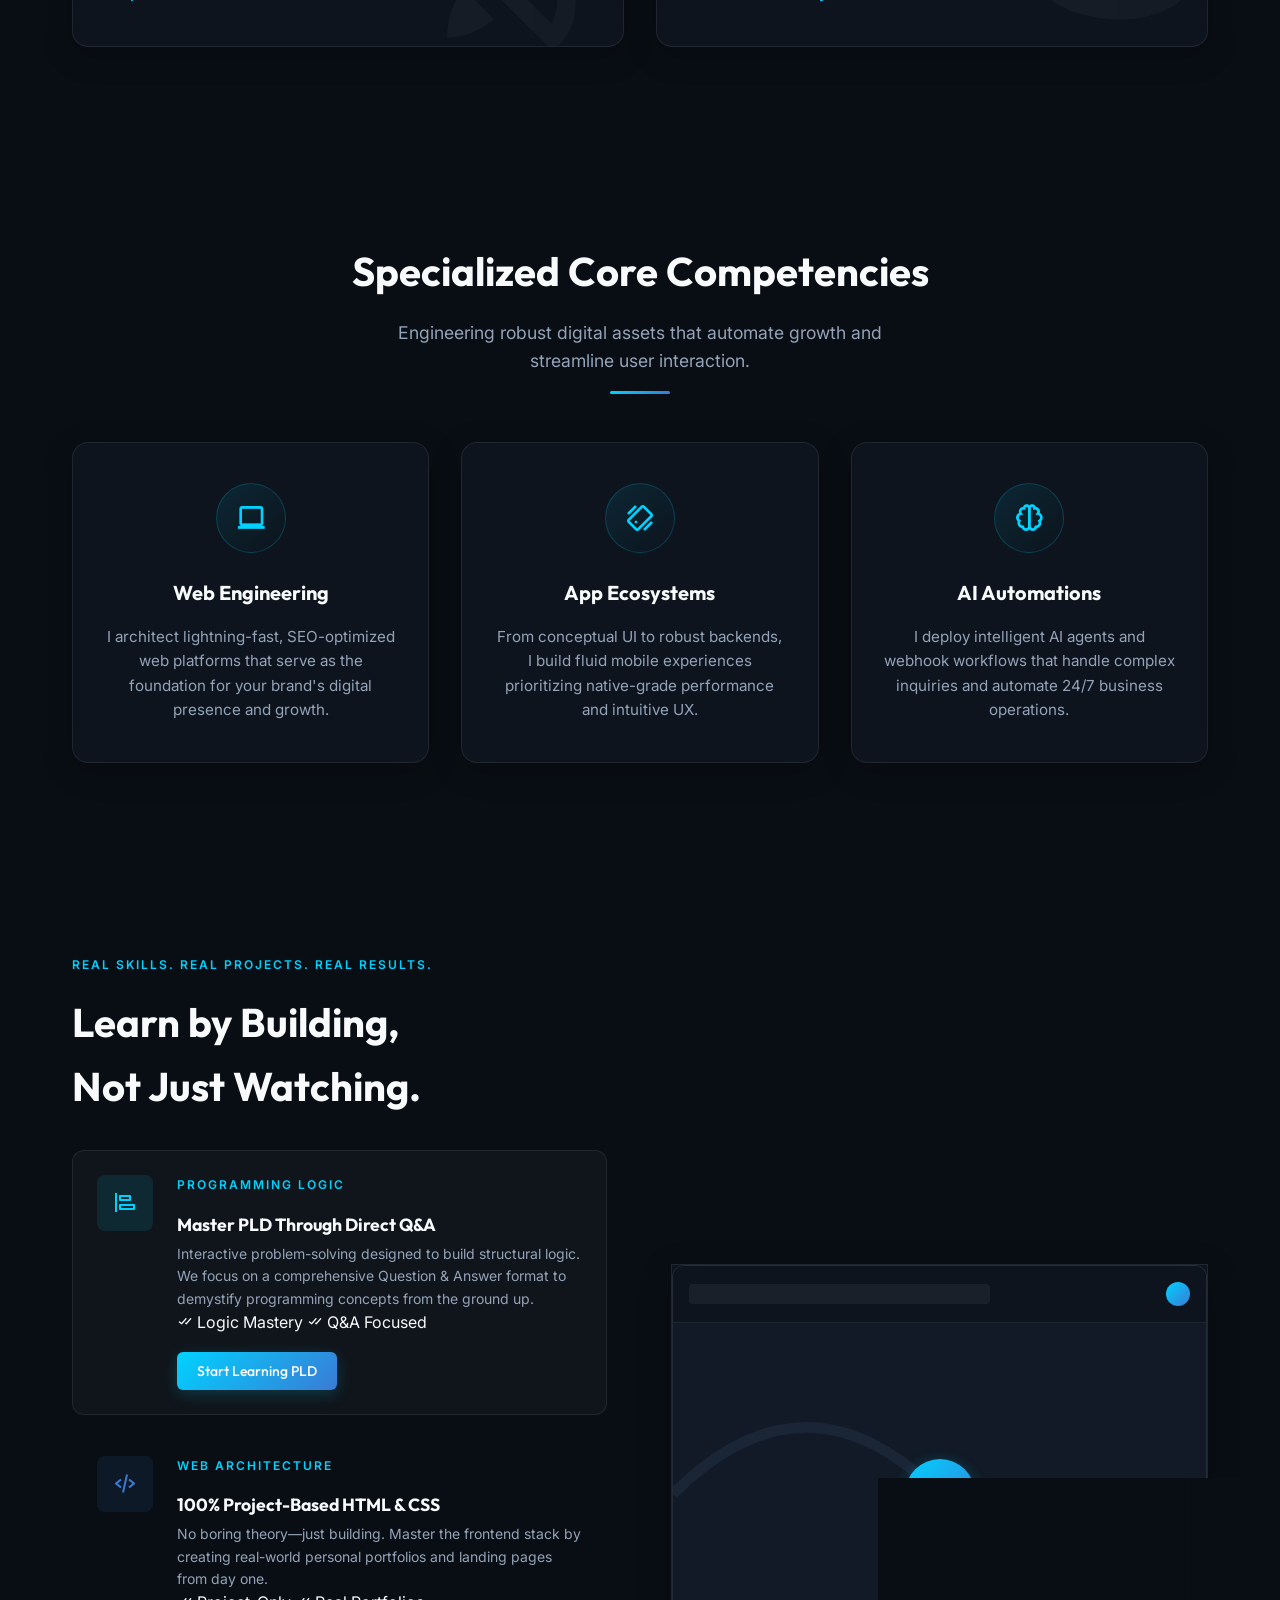
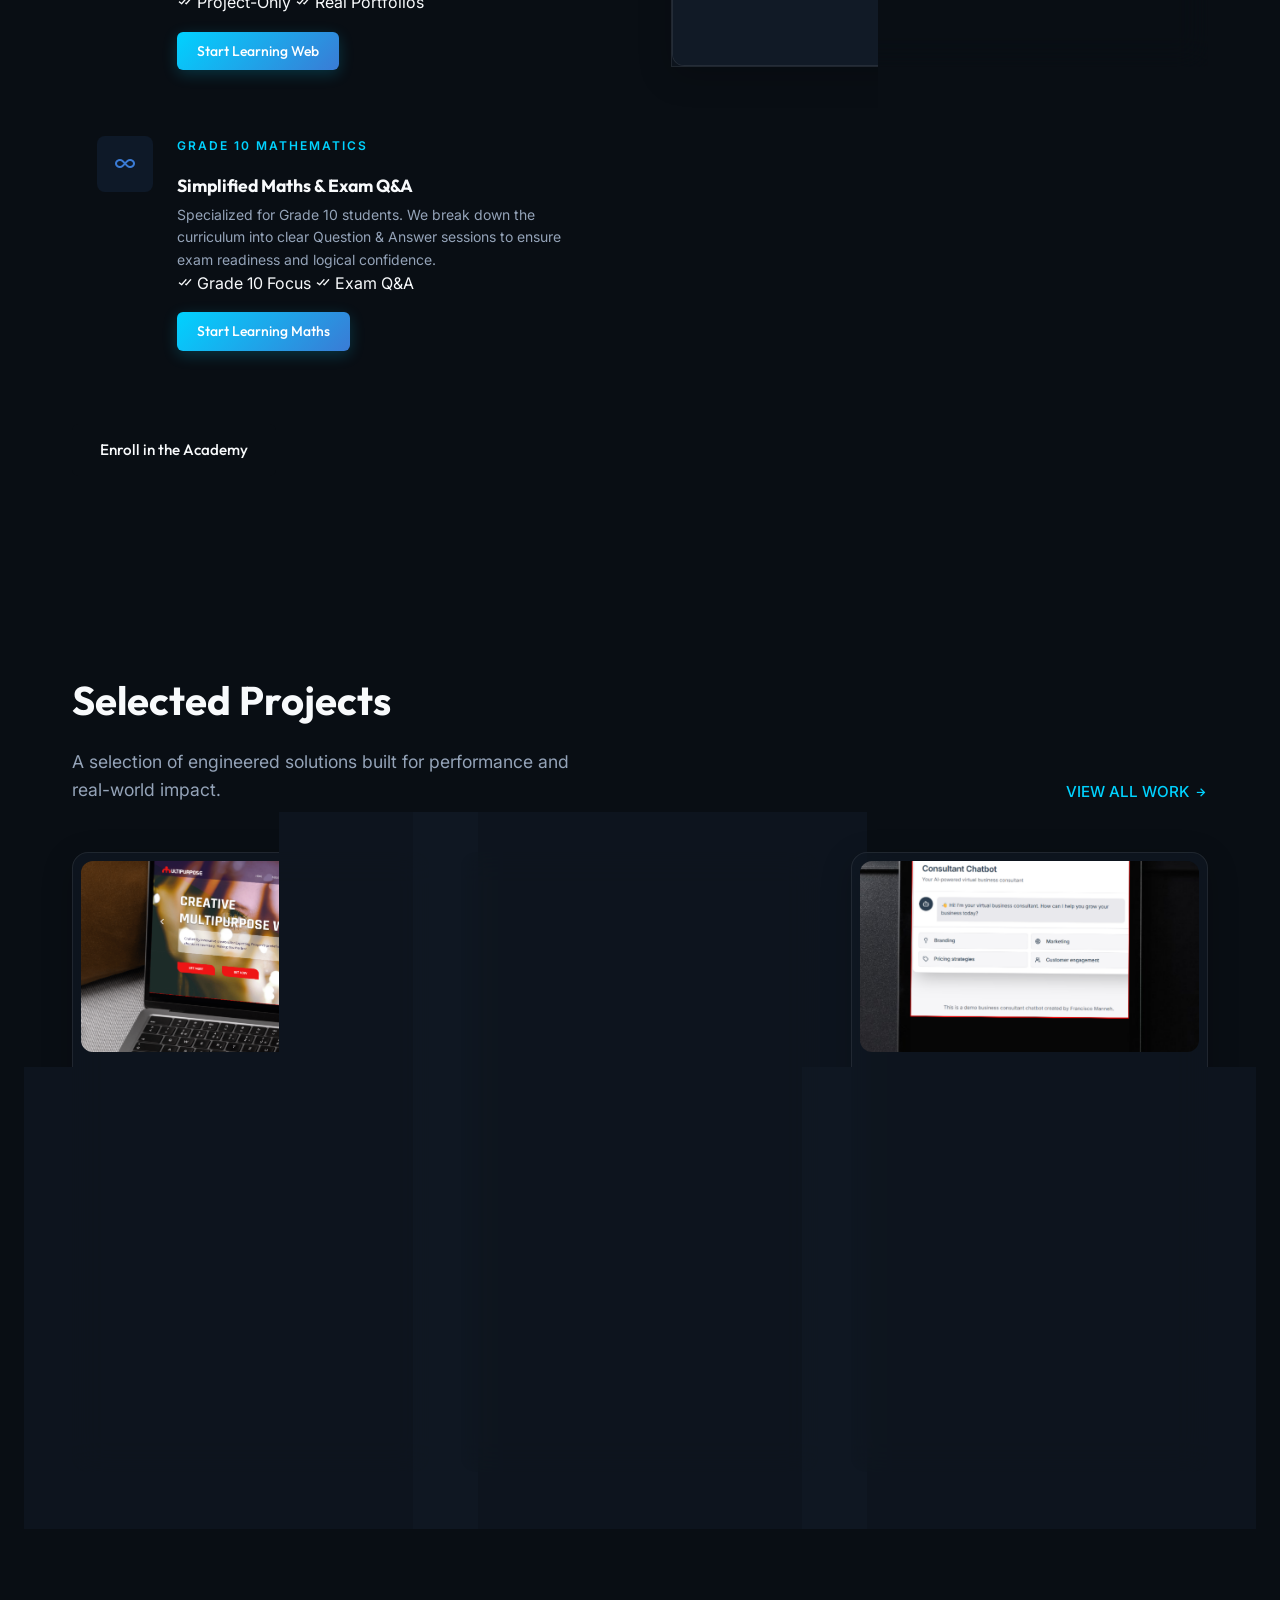
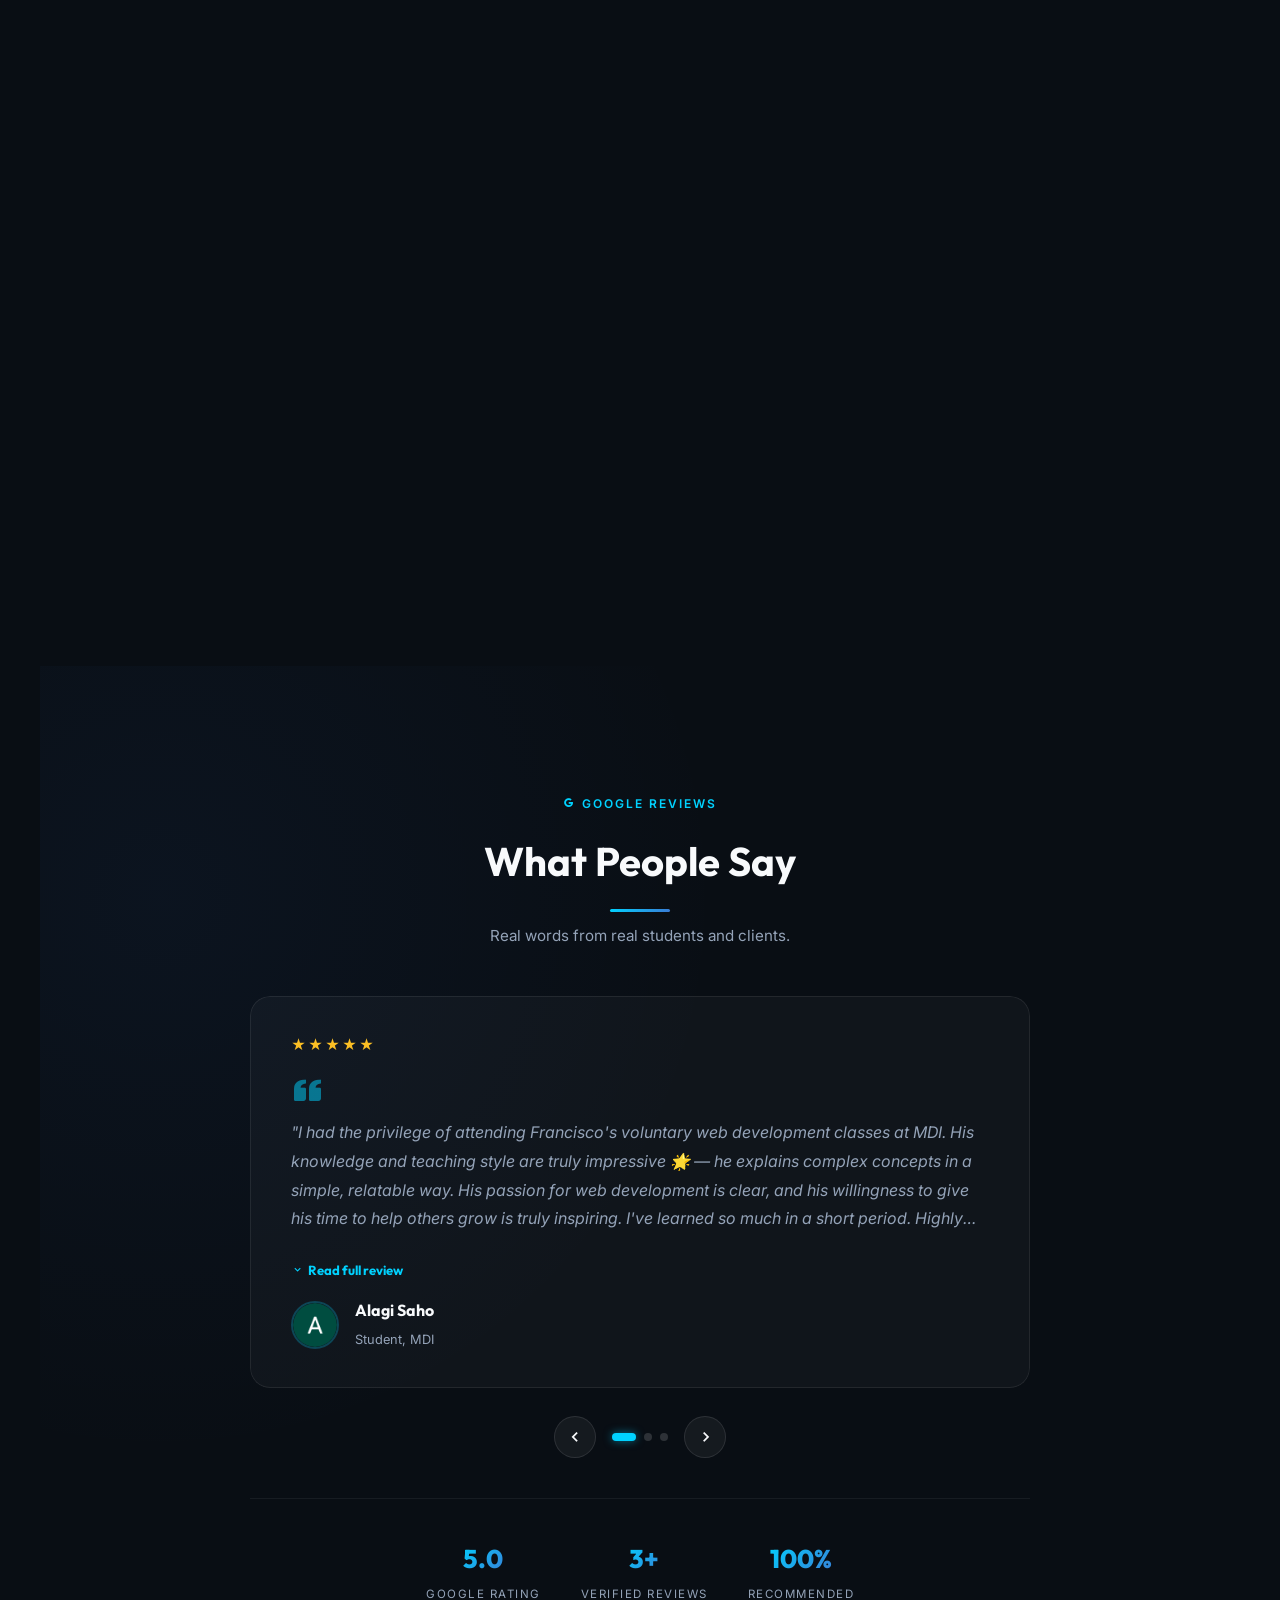
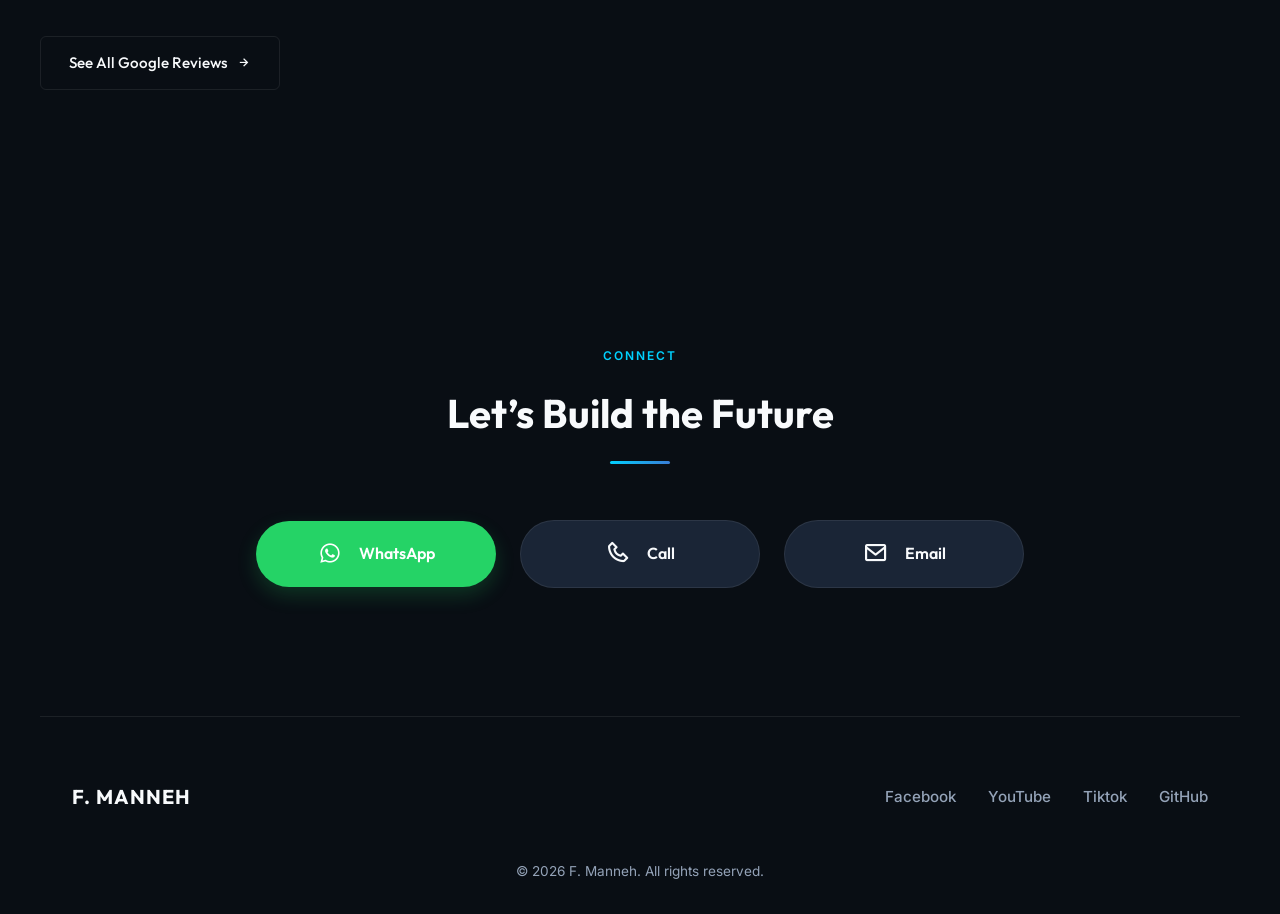
==== commit 91eff680: "Save local changes" ====
--- a/index.html
+++ b/index.html
@@ -71,6 +71,7 @@
             <div class="nav-actions">
                 <a href="https://wa.me/2206753822" class="btn btn-primary btn-sm">WhatsApp Me</a>
             </div>
+            <button class="menu-toggle" id="mobile-menu-btn" aria-label="Toggle Menu"><i class='bx bx-menu'></i></button>
         </div>
     </nav>
 
@@ -1042,6 +1043,30 @@
             document.addEventListener('keydown', e => { if (e.key === 'Escape') closeModal(); });
         })();
     </script>
+    <script>
+        // Mobile Menu Toggle
+        const mobileMenuBtn = document.getElementById('mobile-menu-btn');
+        const navLinks = document.querySelector('.nav-links');
+        
+        if(mobileMenuBtn && navLinks) {
+            mobileMenuBtn.addEventListener('click', () => {
+                navLinks.classList.toggle('active');
+                if(navLinks.classList.contains('active')) {
+                    mobileMenuBtn.innerHTML = "<i class='bx bx-x'></i>";
+                } else {
+                    mobileMenuBtn.innerHTML = "<i class='bx bx-menu'></i>";
+                }
+            });
+
+            // Close menu when clicking a link
+            navLinks.querySelectorAll('a').forEach(link => {
+                link.addEventListener('click', () => {
+                    navLinks.classList.remove('active');
+                    mobileMenuBtn.innerHTML = "<i class='bx bx-menu'></i>";
+                });
+            });
+        }
+    </script>
 
     <svg style="width:0;height:0;position:absolute;" aria-hidden="true">
         <linearGradient id="cyan-grad" x1="0" y1="0" x2="1" y2="0">
--- a/style.css
+++ b/style.css
@@ -230,6 +230,22 @@
     display: flex;
     align-items: center;
     gap: 1.5rem;
+}
+
+.menu-toggle {
+    display: none;
+    background: transparent;
+    border: none;
+    color: var(--text);
+    font-size: 2rem;
+    cursor: pointer;
+    transition: transform 0.3s ease;
+    z-index: 1001;
+}
+
+.menu-toggle:hover {
+    transform: scale(1.1);
+    color: var(--primary);
 }
 
 .icon-link {
@@ -2132,11 +2148,36 @@
 }
 
 @media (max-width: 768px) {
+    .menu-toggle {
+        display: block;
+    }
+
     .hero-title {
         font-size: 3rem;
     }
 
     .nav-links {
+        position: fixed;
+        top: 0;
+        right: -100%;
+        height: 100vh;
+        width: 250px;
+        background: var(--surface);
+        flex-direction: column;
+        padding-top: 6rem;
+        padding-left: 2rem;
+        gap: 1.5rem;
+        transition: right 0.4s cubic-bezier(0.165, 0.84, 0.44, 1);
+        z-index: 999;
+        box-shadow: -10px 0 30px rgba(0, 0, 0, 0.8);
+        border-left: 1px solid var(--glass-border);
+    }
+    
+    .nav-links.active {
+        right: 0;
+    }
+
+    .nav-actions {
         display: none;
     }
 
@@ -2508,6 +2549,7 @@
     bottom: 100px;
     right: 30px;
     width: 350px;
+    max-width: calc(100vw - 40px);
     background: rgba(17, 26, 38, 0.9);
     backdrop-filter: blur(20px);
     border: 1px solid rgba(255, 255, 255, 0.1);
@@ -2520,6 +2562,18 @@
     animation: slideUpChat 0.3s ease-out;
 }
 
+@media (max-width: 500px) {
+    .chatbot-container {
+        right: 20px;
+        bottom: 90px;
+        width: calc(100vw - 40px);
+    }
+    .chatbot-toggle {
+        right: 20px;
+        bottom: 20px;
+    }
+}
+
 @keyframes slideUpChat {
     from { opacity: 0; transform: translateY(20px); }
     to { opacity: 1; transform: translateY(0); }
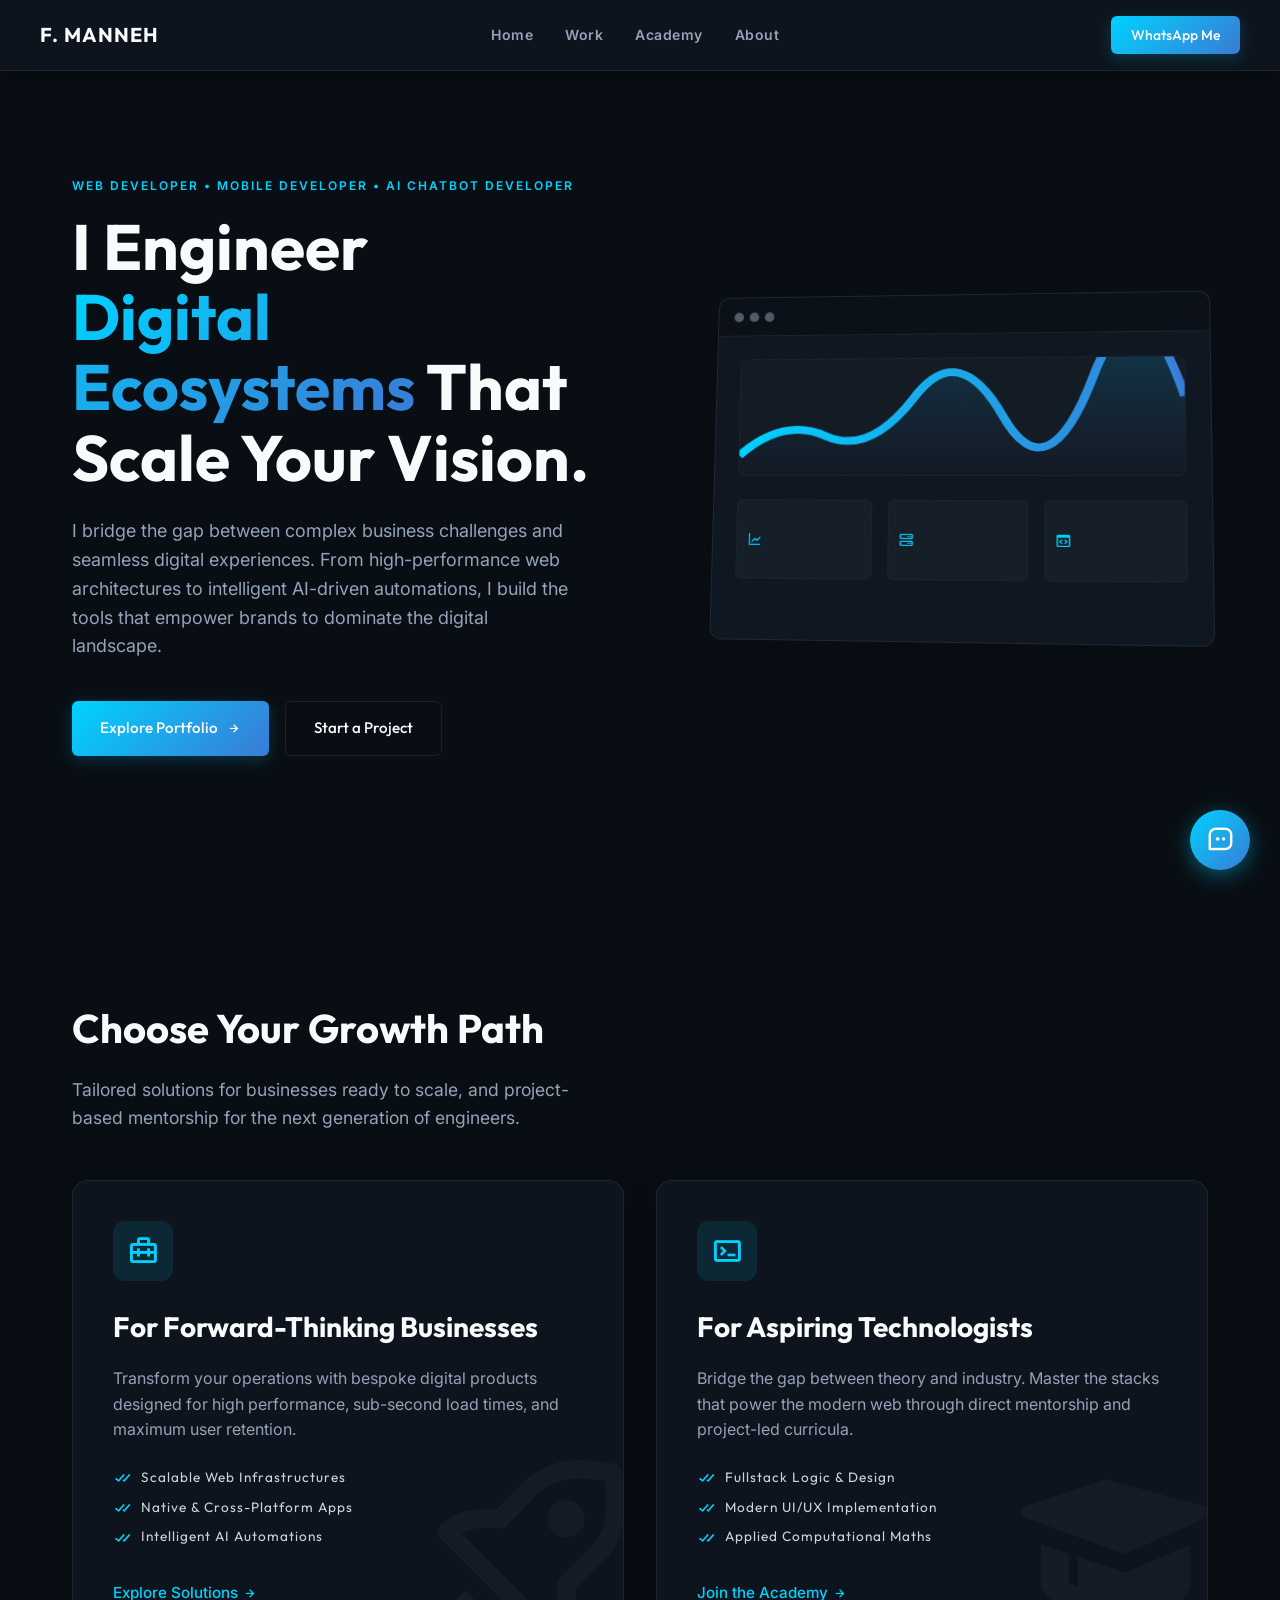
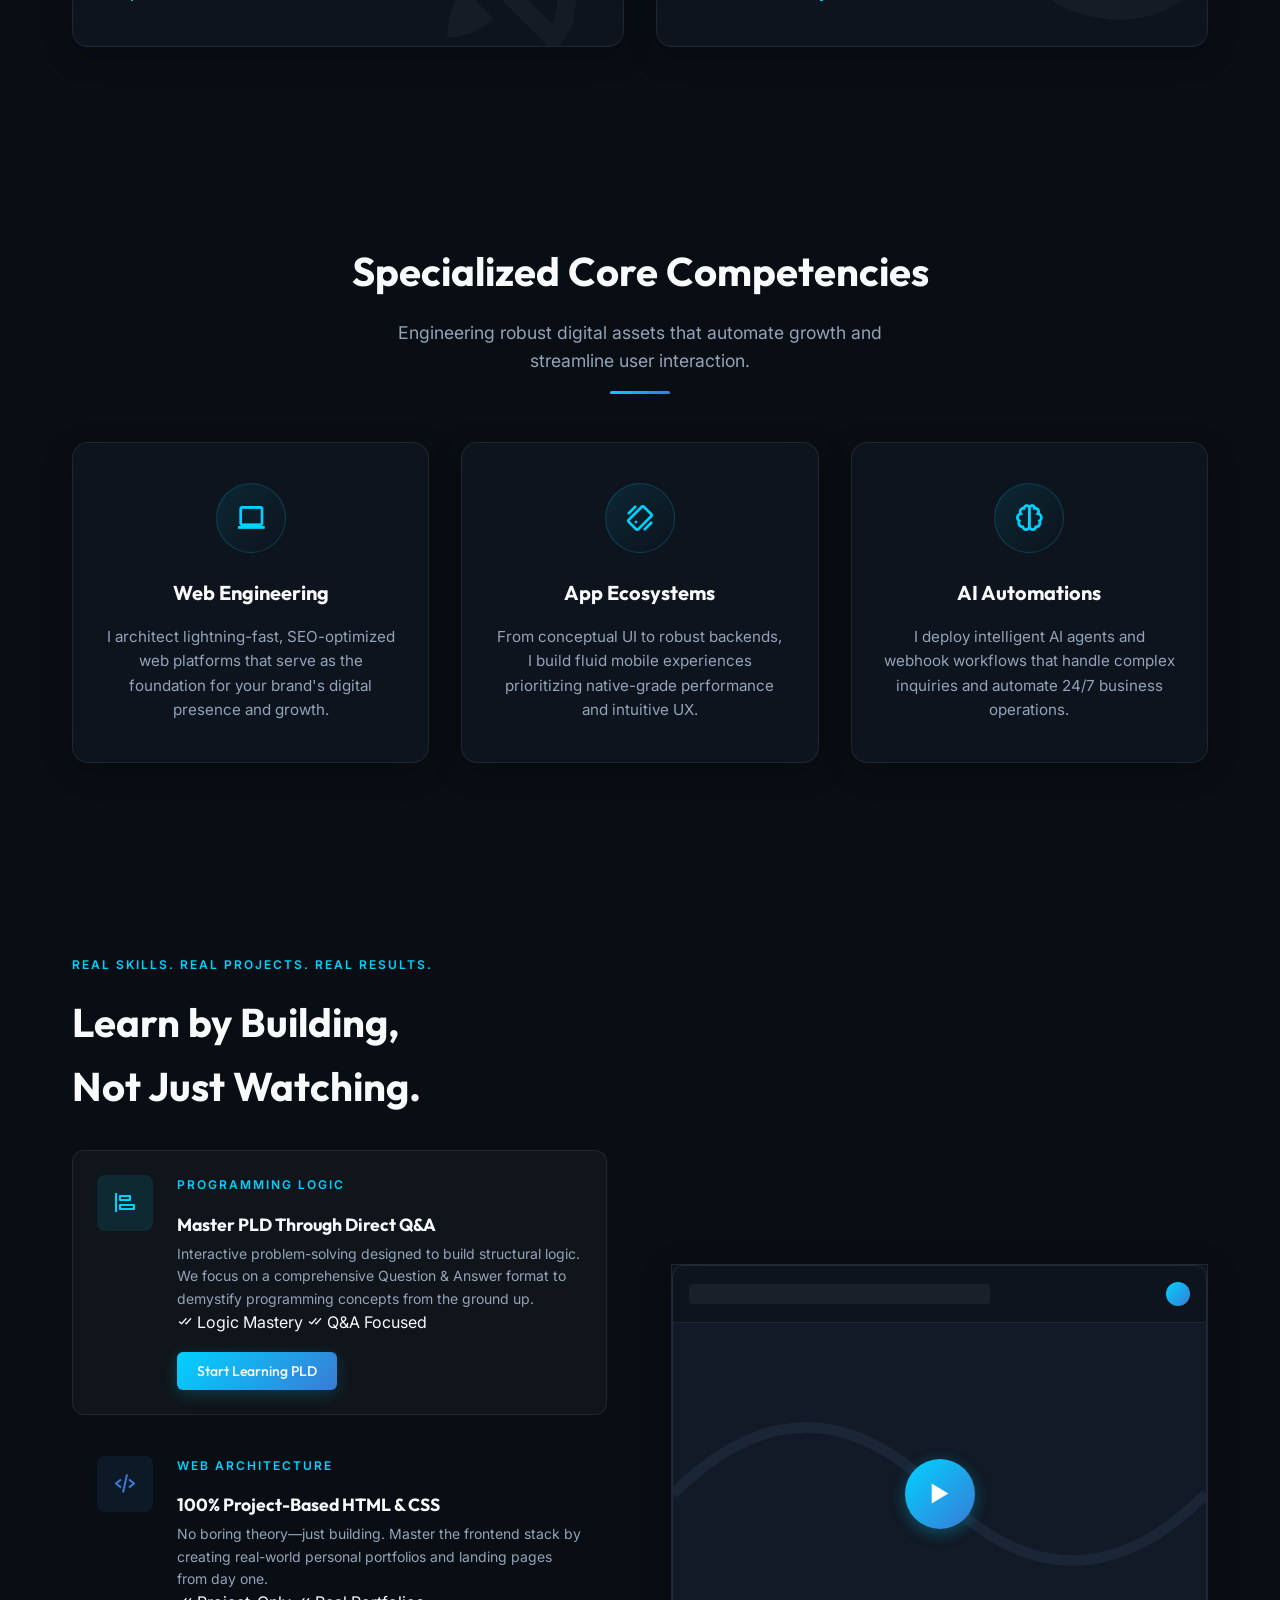
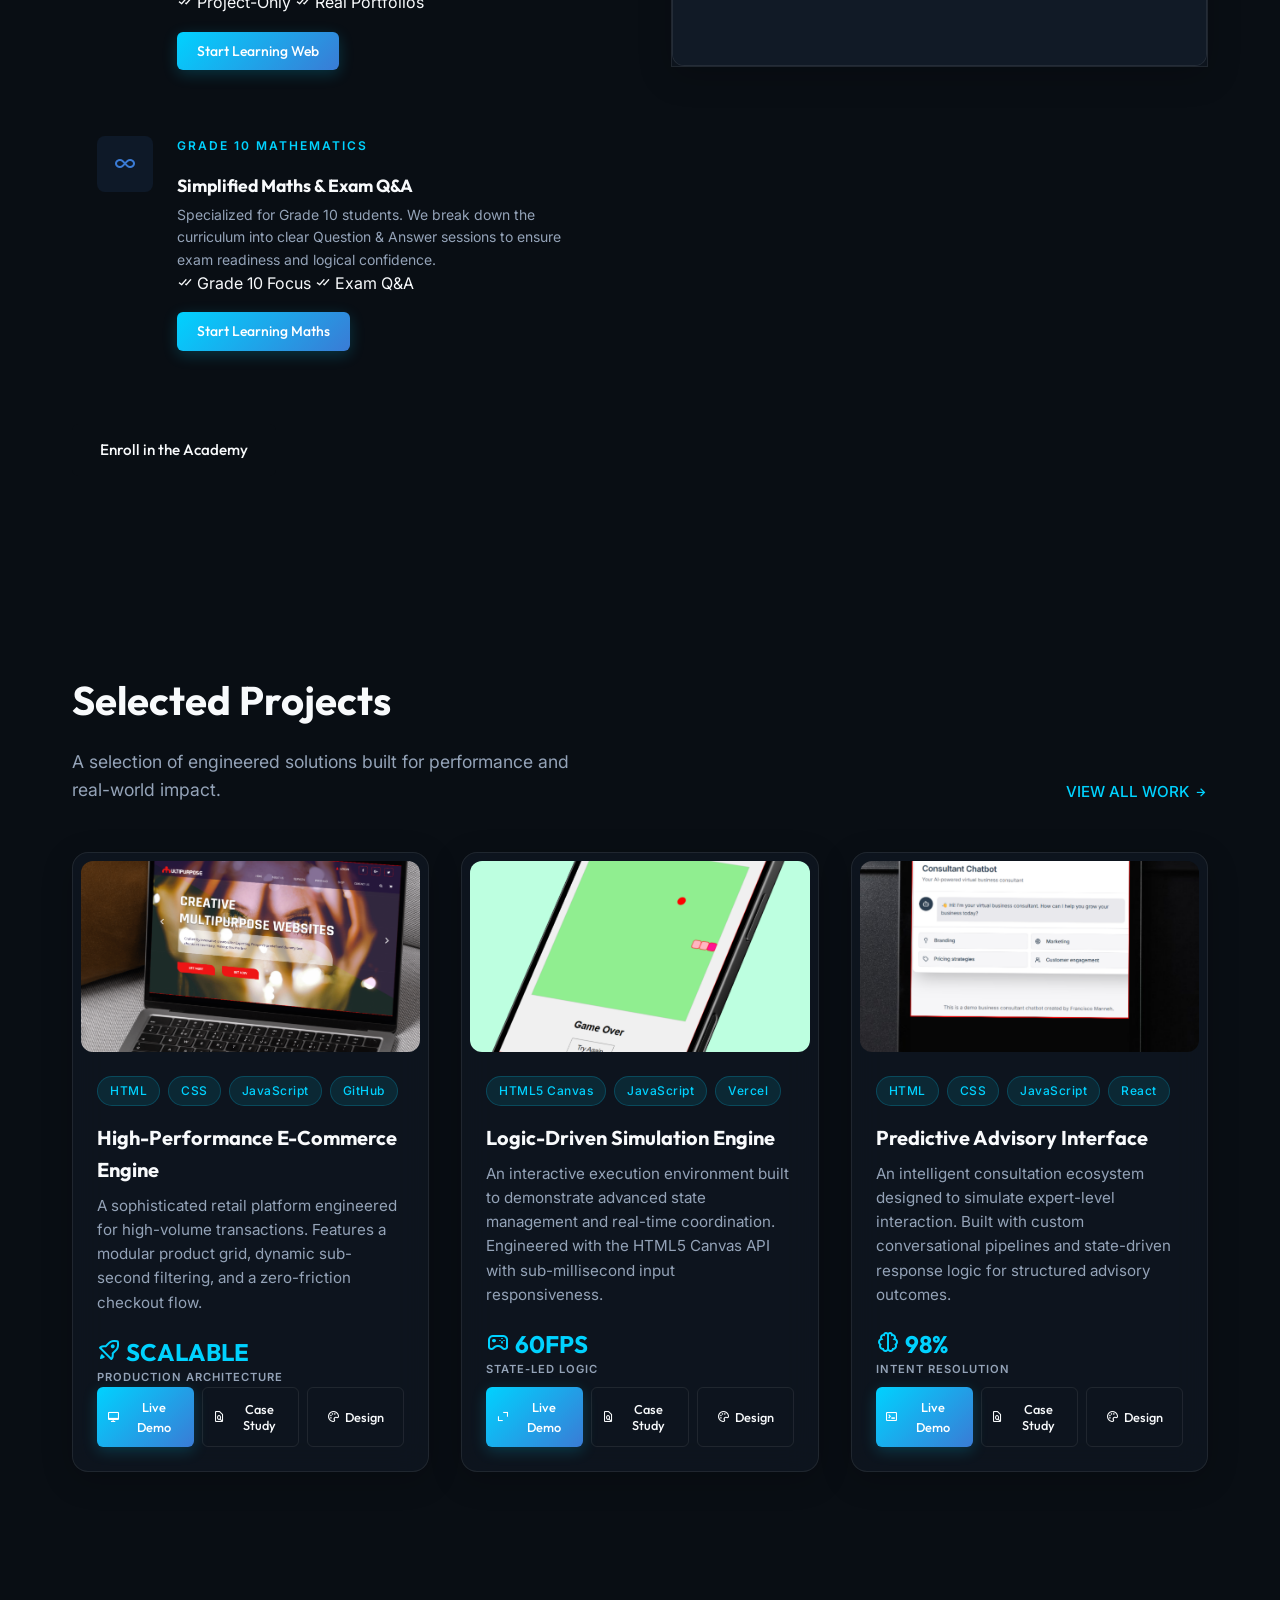
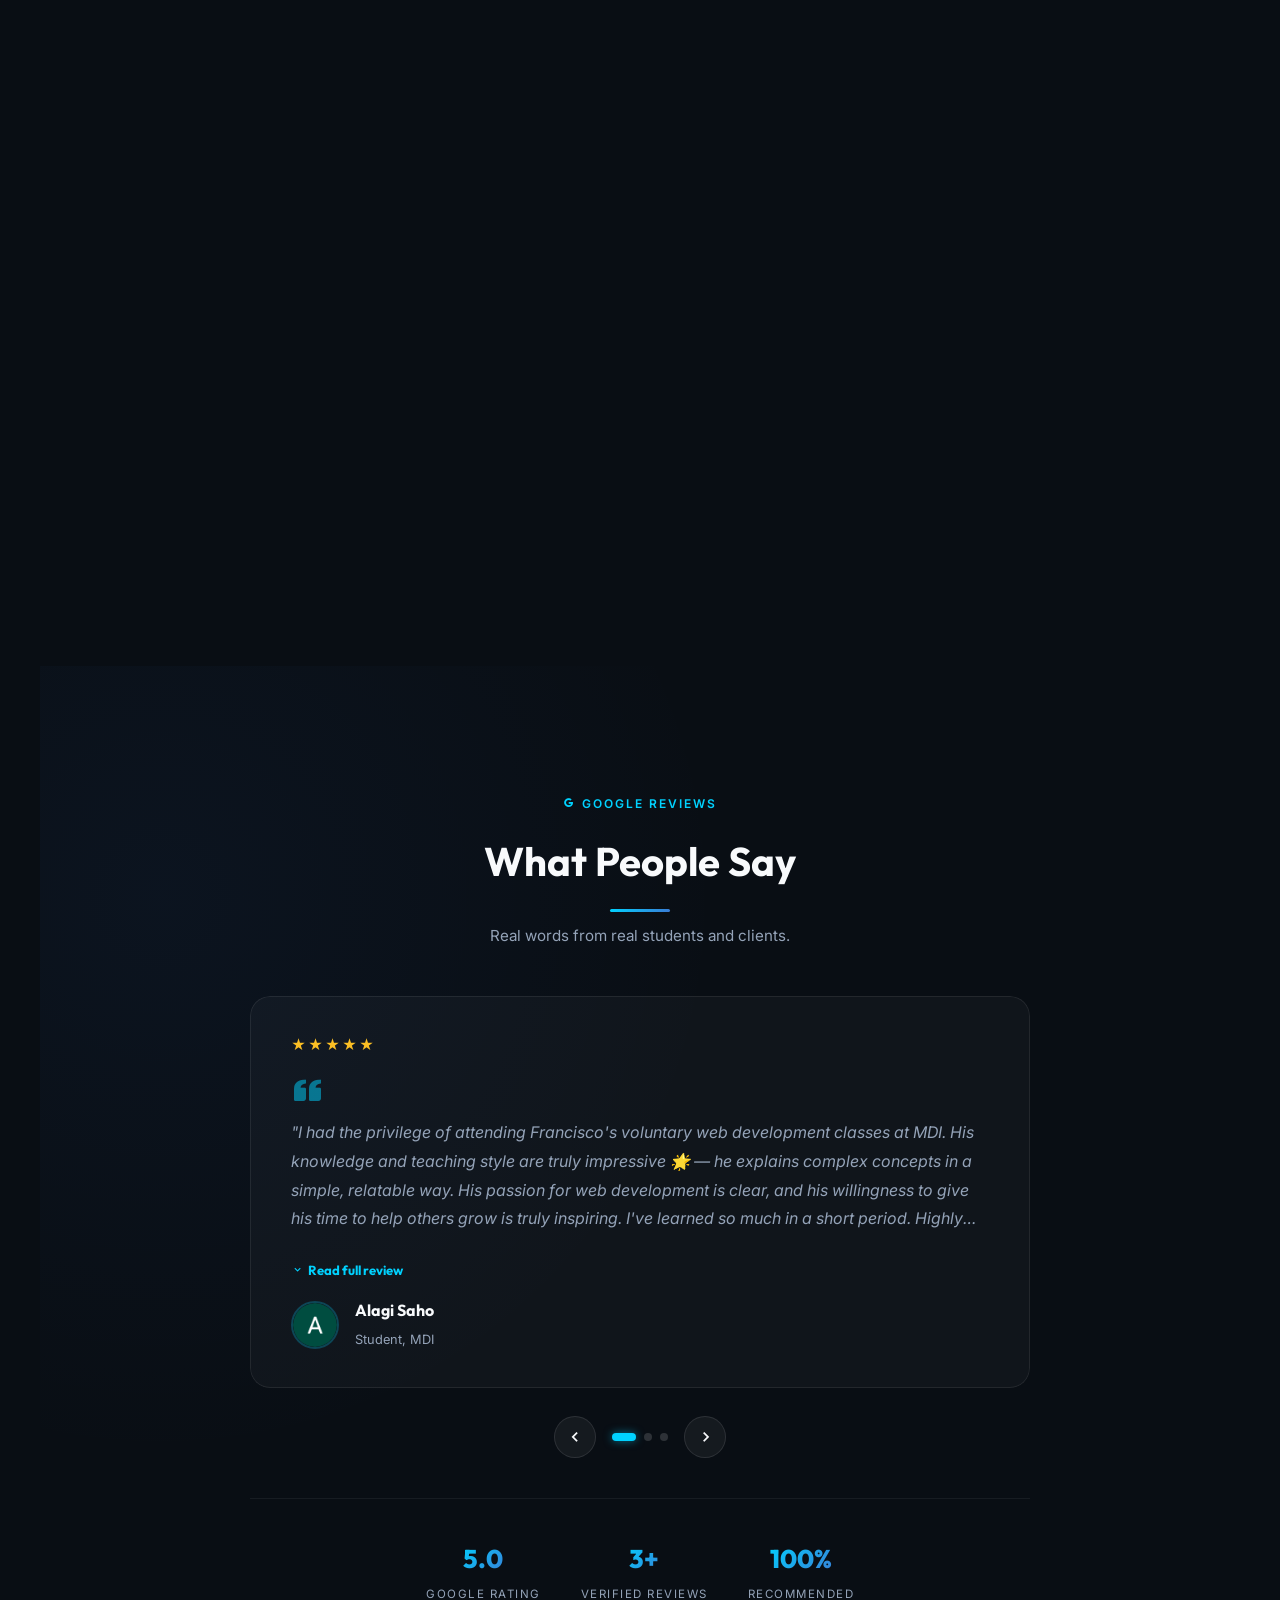
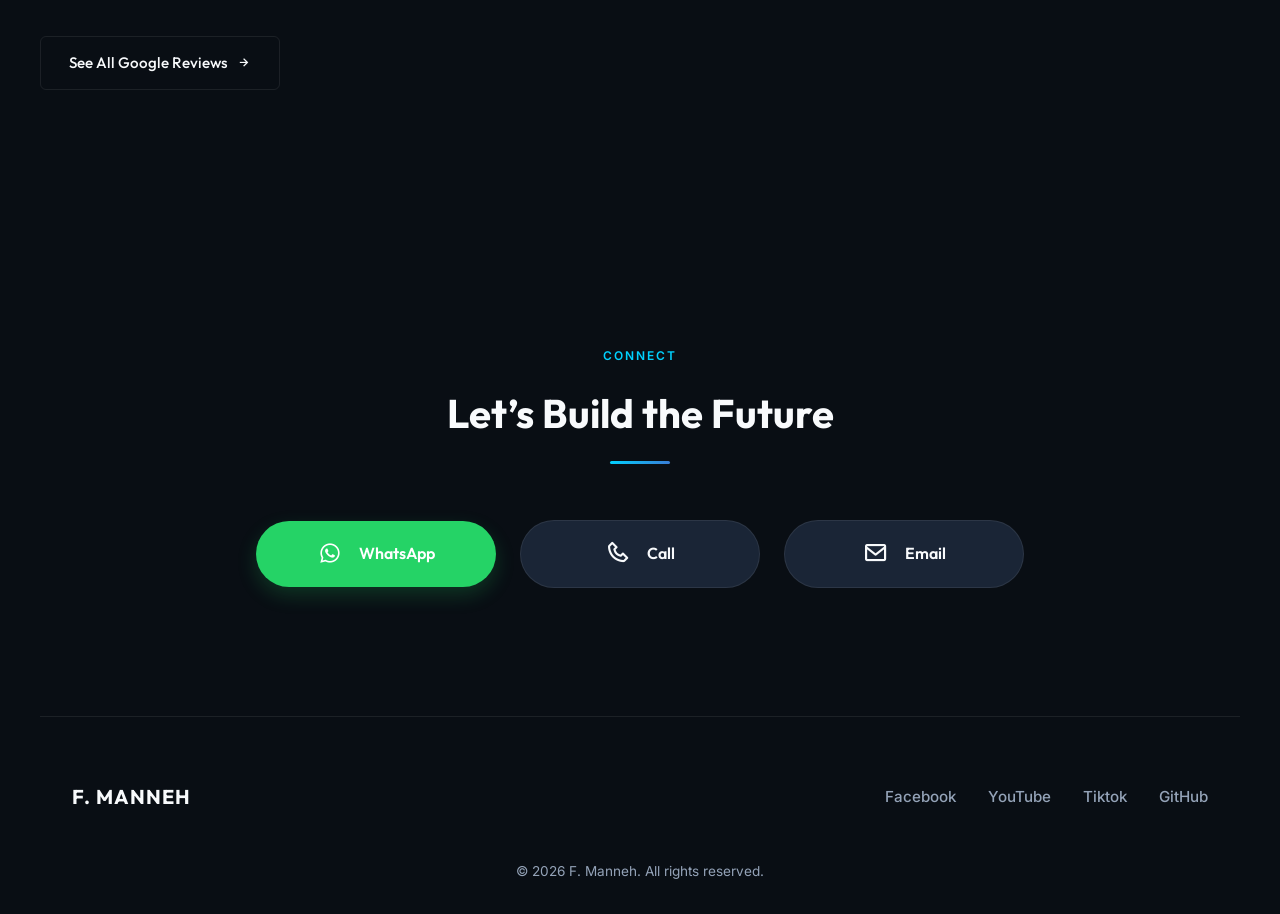
==== commit 071c5d1b: "new changes" ====
--- a/index.html
+++ b/index.html
@@ -3,7 +3,7 @@
 
 <head>
     <meta charset="UTF-8">
-    <link rel="icon" type="image/png" href="Favicon/groupchats.png">
+    <link rel="icon" type="image/png" href="Favicon/3-removebg-preview.png">
     <meta name="viewport" content="width=device-width, initial-scale=1.0">
     <title>Francisco Manneh — Digital Architect | Web, Mobile & AI</title>
     <meta name="description"
--- a/style.css
+++ b/style.css
@@ -237,10 +237,14 @@
     background: transparent;
     border: none;
     color: var(--text);
-    font-size: 2rem;
+    font-size: 2.2rem;
     cursor: pointer;
     transition: transform 0.3s ease;
-    z-index: 1001;
+    z-index: 2000;
+    position: relative;
+    padding: 0.5rem;
+    -webkit-tap-highlight-color: transparent;
+    touch-action: manipulation;
 }
 
 .menu-toggle:hover {
@@ -2159,22 +2163,24 @@
     .nav-links {
         position: fixed;
         top: 0;
-        right: -100%;
+        right: 0;
         height: 100vh;
+        height: -webkit-fill-available;
         width: 250px;
         background: var(--surface);
         flex-direction: column;
         padding-top: 6rem;
         padding-left: 2rem;
         gap: 1.5rem;
-        transition: right 0.4s cubic-bezier(0.165, 0.84, 0.44, 1);
+        transform: translateX(100%);
+        transition: transform 0.4s cubic-bezier(0.165, 0.84, 0.44, 1);
         z-index: 999;
         box-shadow: -10px 0 30px rgba(0, 0, 0, 0.8);
         border-left: 1px solid var(--glass-border);
     }
     
     .nav-links.active {
-        right: 0;
+        transform: translateX(0);
     }
 
     .nav-actions {
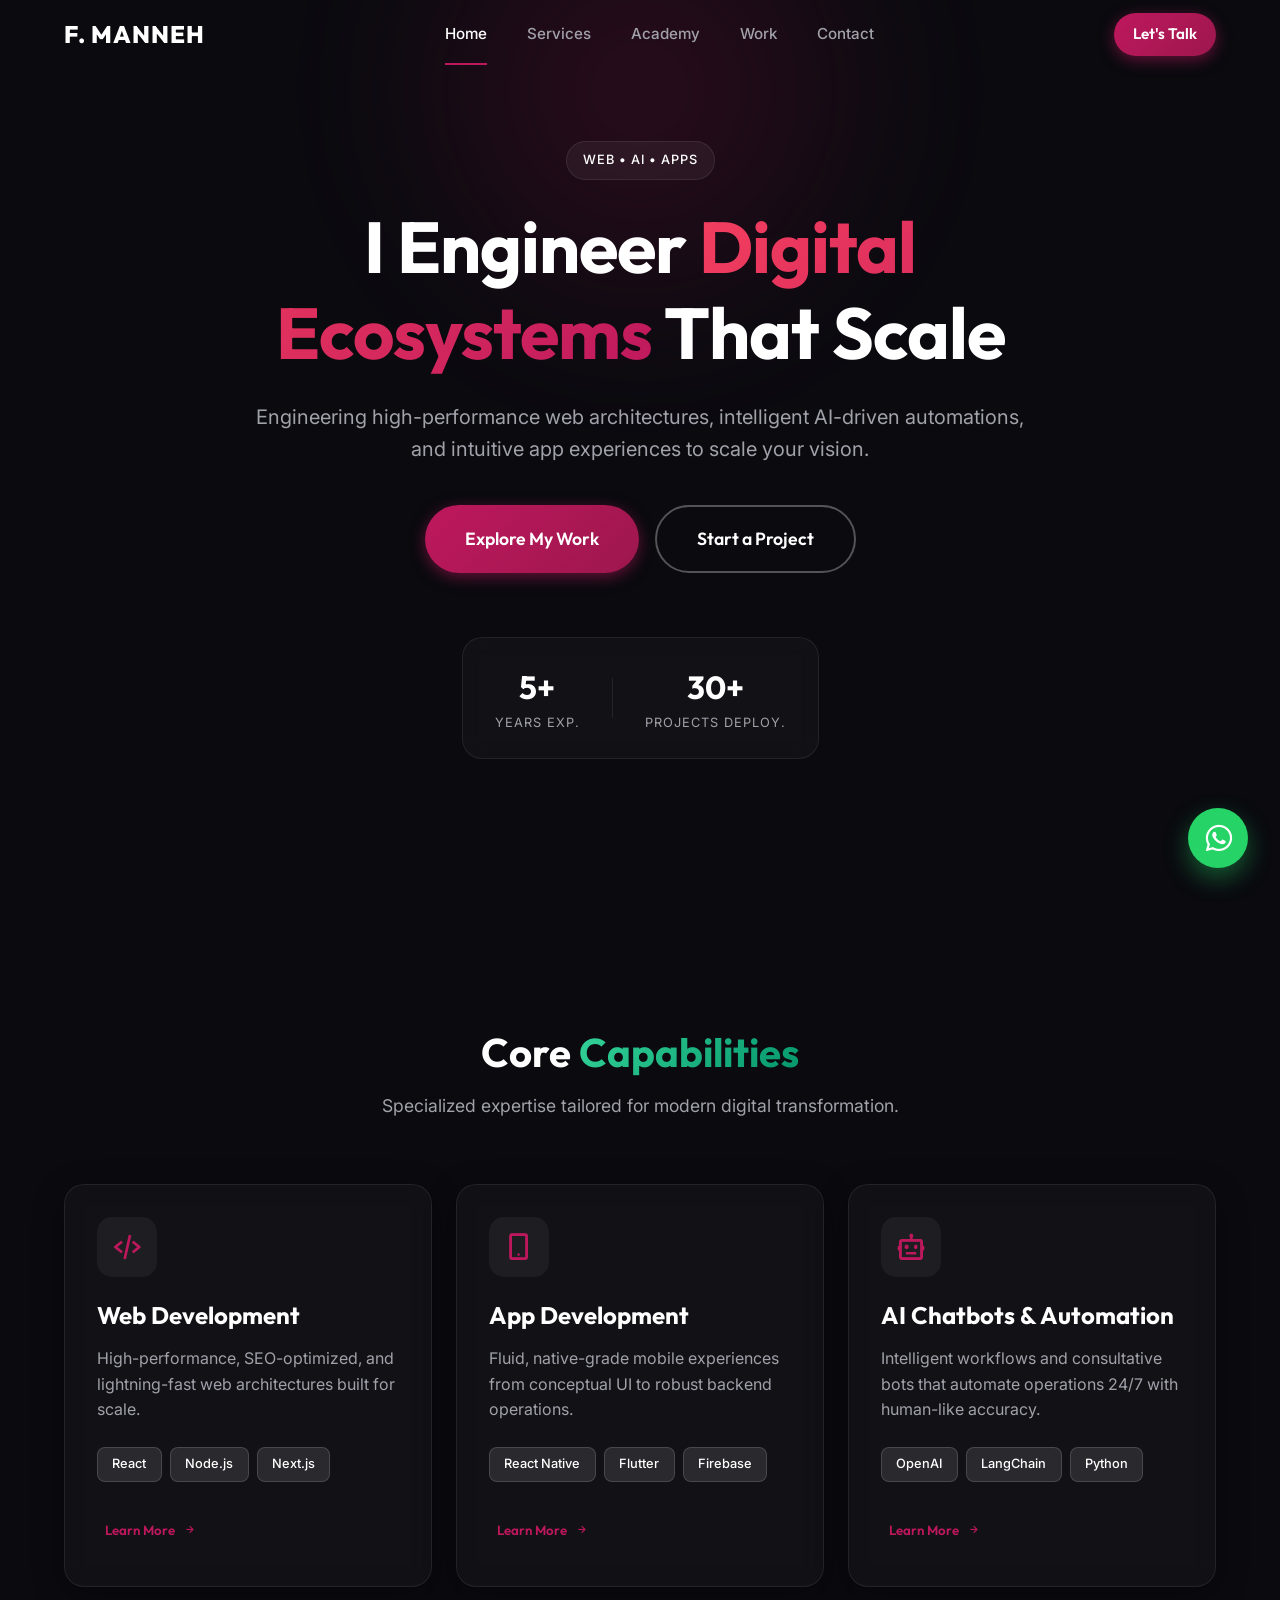
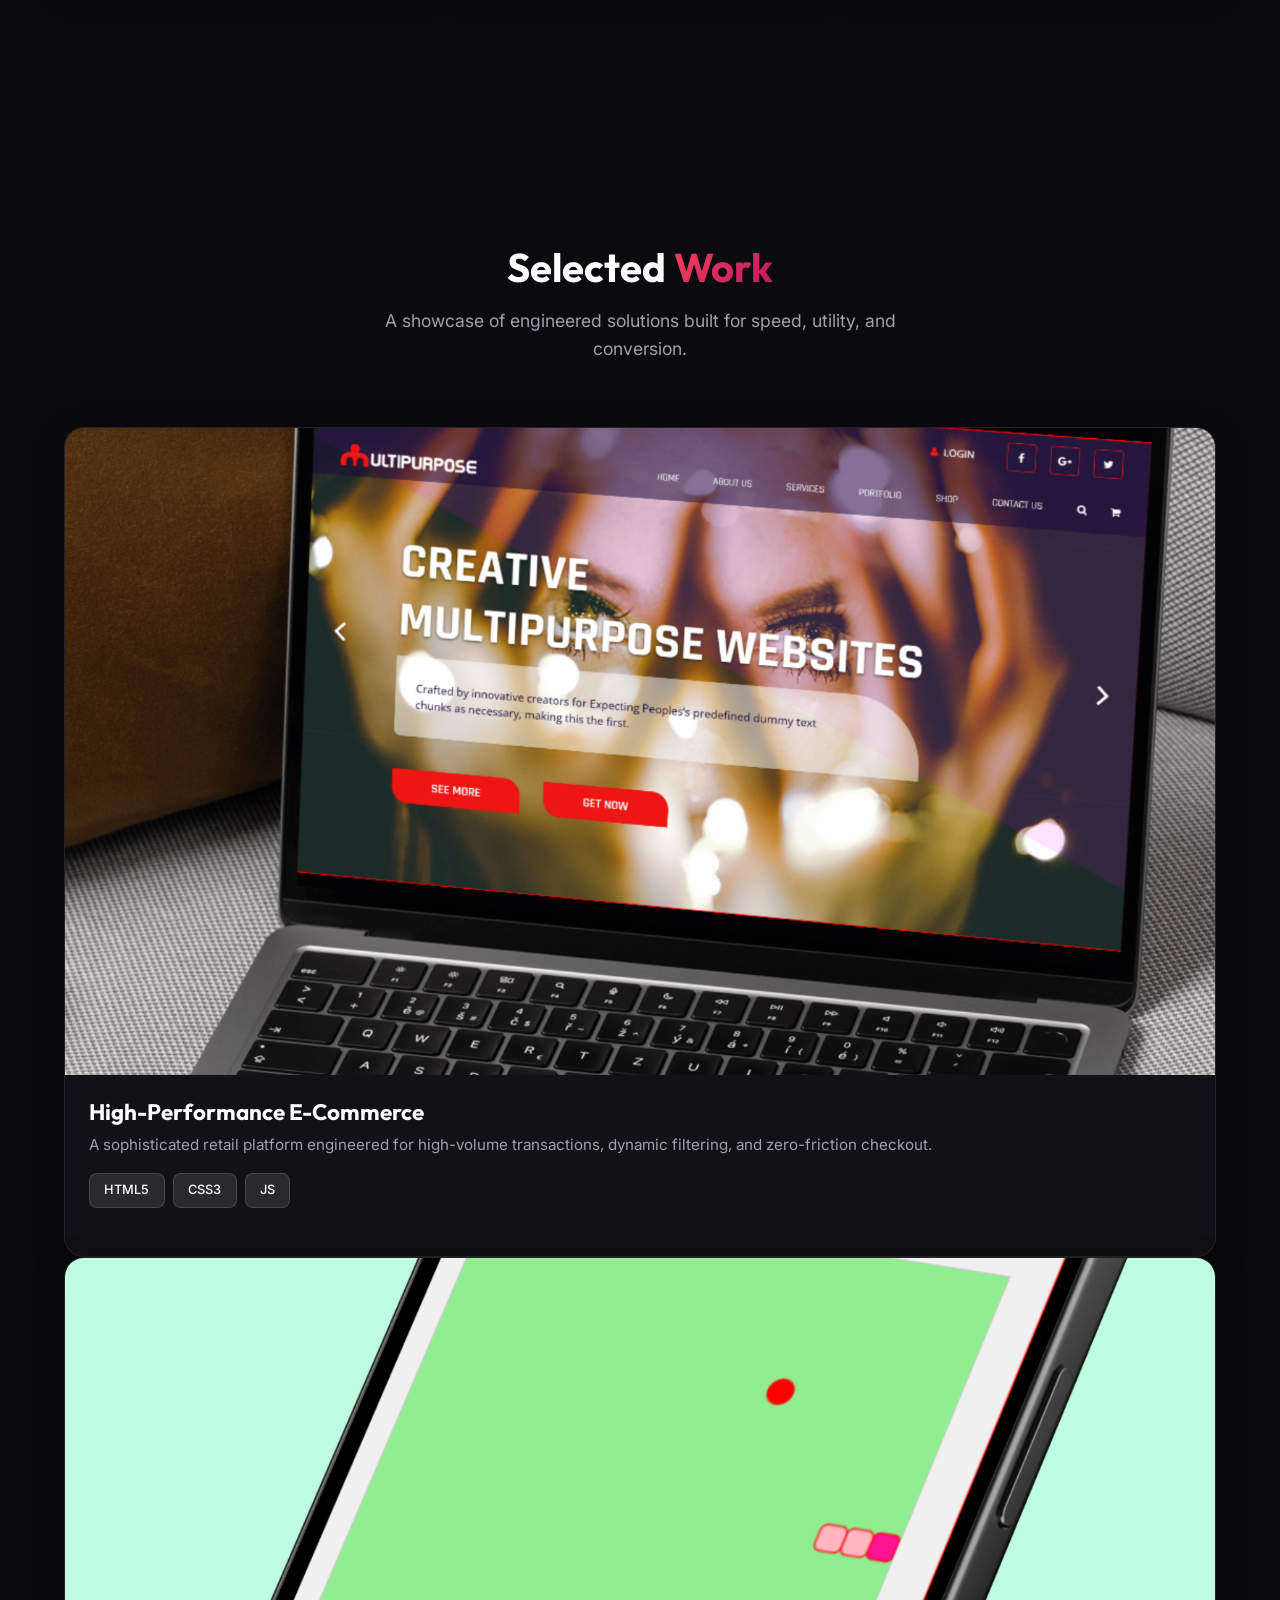
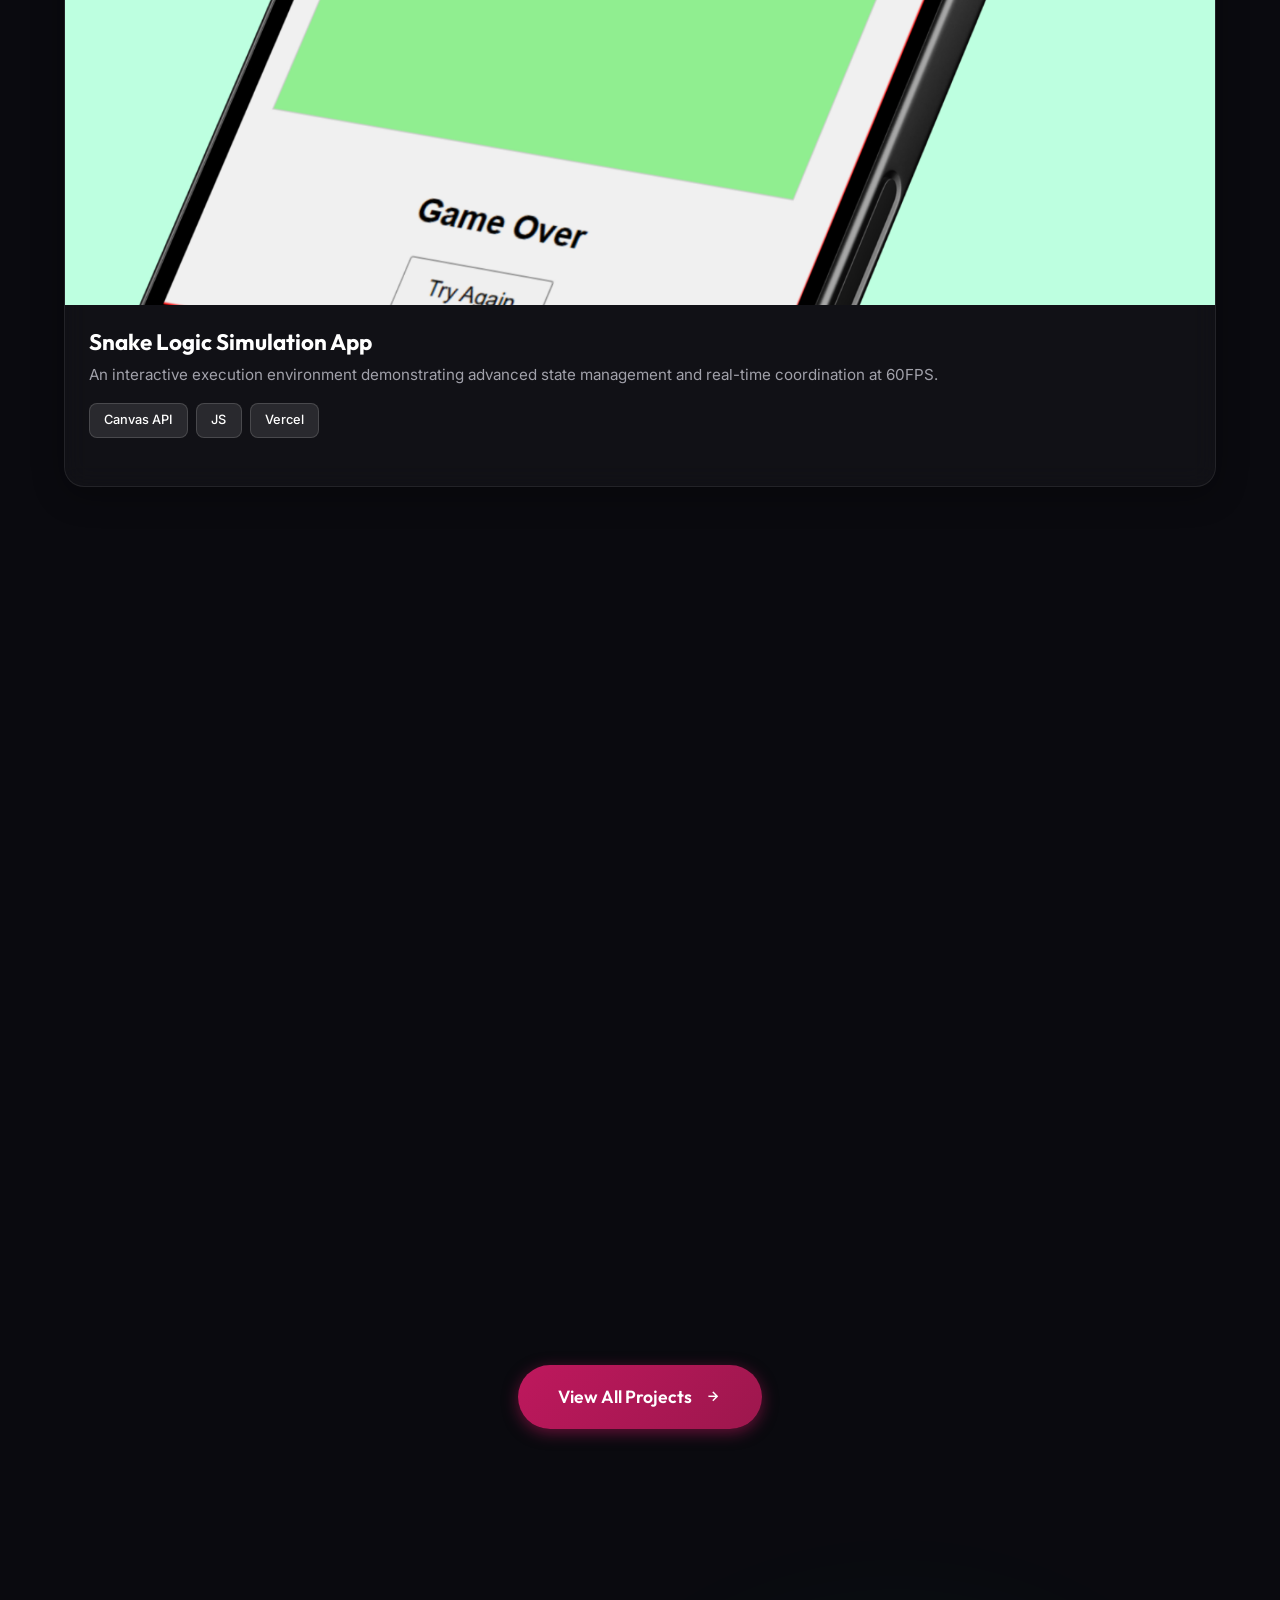
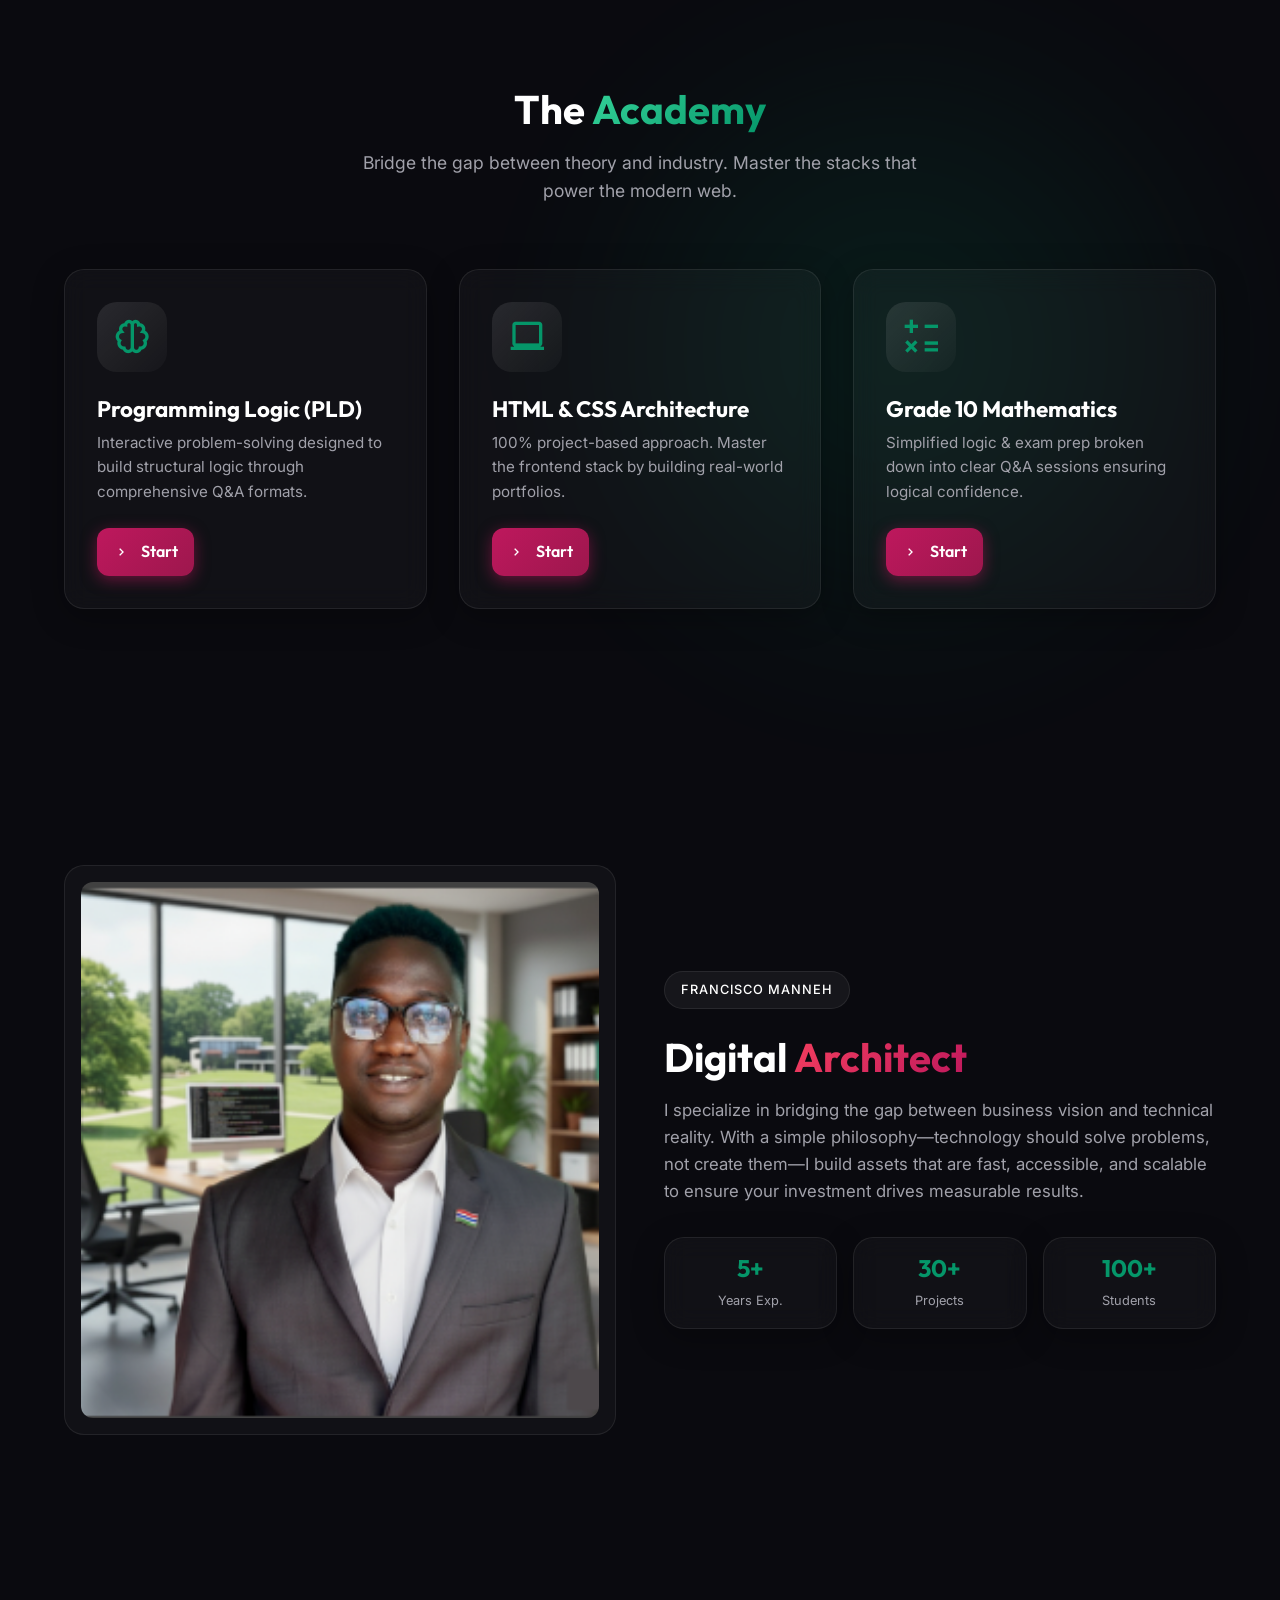
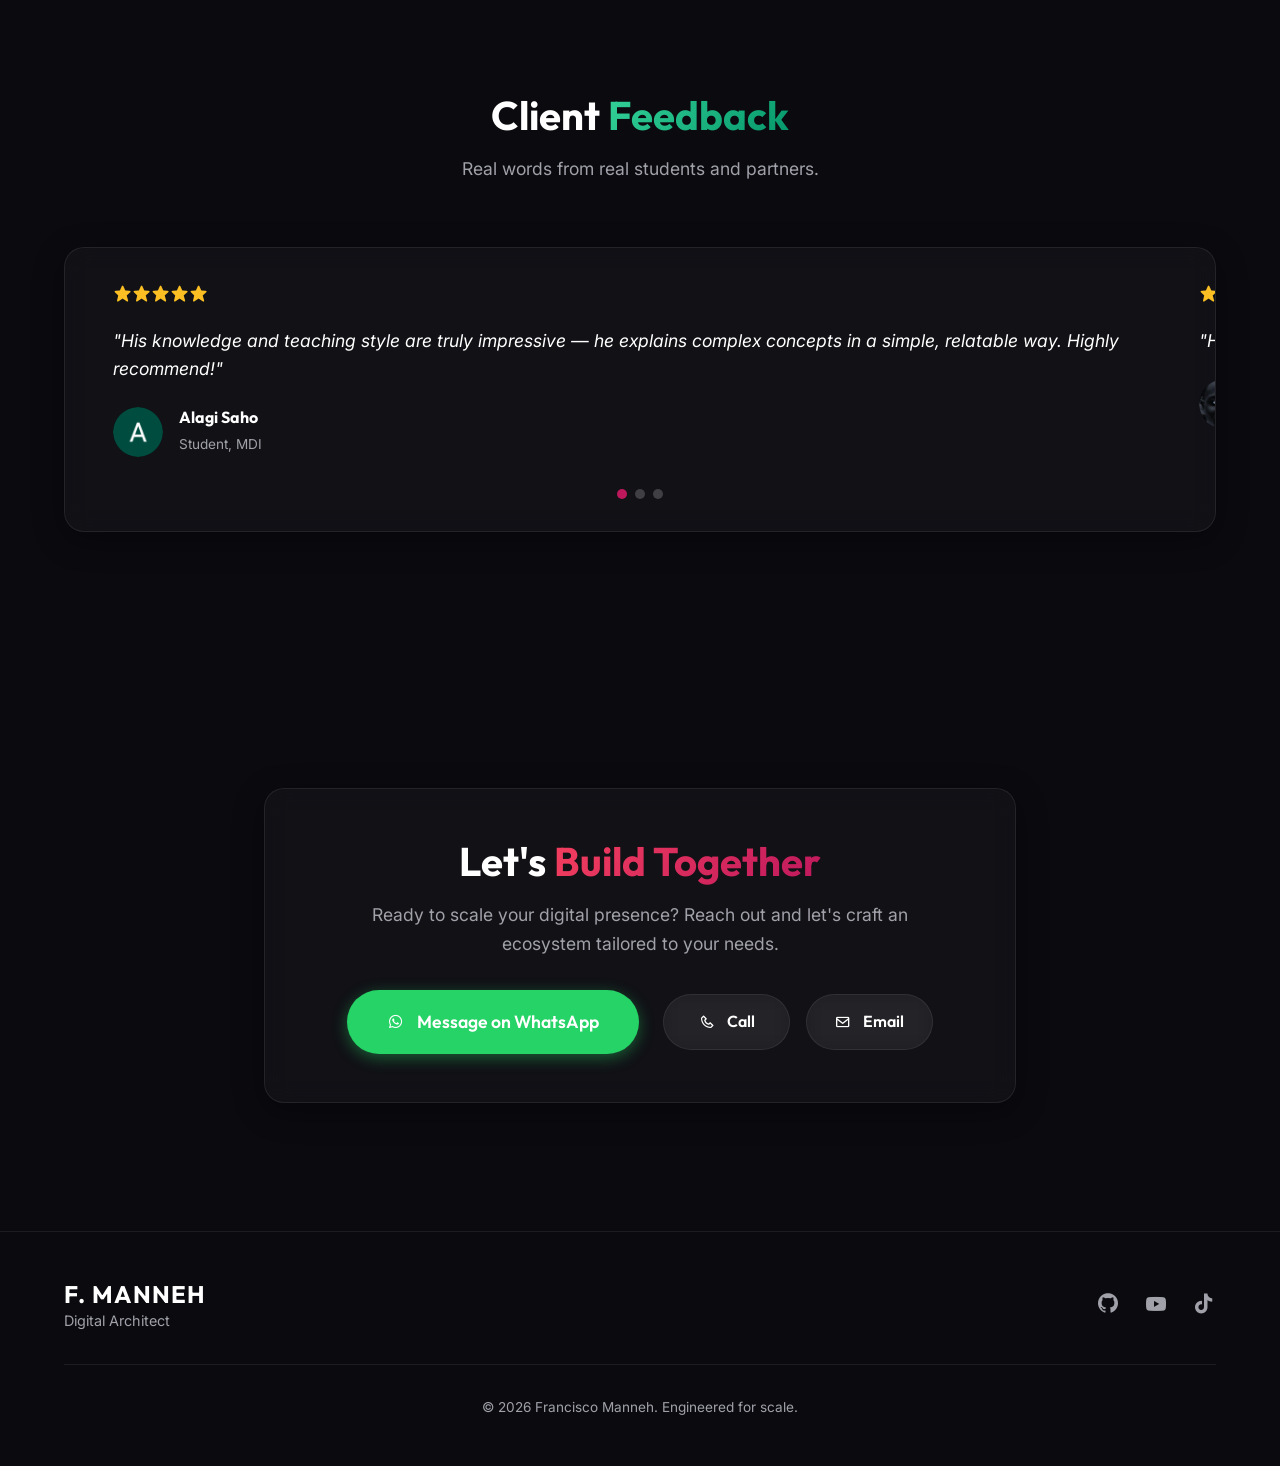
==== commit 09d6ec46: "V2 new version" ====
--- a/index.html
+++ b/index.html
@@ -1,1083 +1,504 @@
 <!DOCTYPE html>
 <html lang="en">
-
 <head>
     <meta charset="UTF-8">
+    <meta name="viewport" content="width=device-width, initial-scale=1.0">
+    <title>Francisco Manneh — Digital Architect</title>
+    <meta name="description" content="Engineering high-performance web ecosystems, mobile apps, and AI automations.">
     <link rel="icon" type="image/png" href="Favicon/3-removebg-preview.png">
-    <meta name="viewport" content="width=device-width, initial-scale=1.0">
-    <title>Francisco Manneh — Digital Architect | Web, Mobile & AI</title>
-    <meta name="description"
-        content="Personal portfolio of Francisco Manneh - Engineering high-performance web ecosystems, mobile apps, and AI automations.">
-    <meta name="keywords" content="Francisco Manneh, portfolio, web developer, mobile developer, AI developer, freelancer">
-    <link rel="canonical" href="https://franciscomanneh.com/">
-    <meta name="theme-color" content="#0ea5a4">
-    <!-- Open Graph -->
-    <meta property="og:type" content="website">
-    <meta property="og:title" content="F. Manneh — Digital Architect">
-    <meta property="og:description" content="Engineering high-performance web ecosystems, mobile apps, and AI automations.">
-    <meta property="og:url" content="https://franciscomanneh.com/">
-    <meta property="og:image" content="https://franciscomanneh.com/og-image.svg">
-    <!-- Twitter -->
-    <meta name="twitter:card" content="summary_large_image">
-    <meta name="twitter:title" content="F. Manneh — Digital Architect">
-    <meta name="twitter:description" content="Engineering high-performance web ecosystems, mobile apps, and AI automations.">
-        <meta name="twitter:image" content="https://franciscomanneh.com/og-image.svg">
-
-        <!-- Structured data -->
-        <script type="application/ld+json">
+    <meta name="theme-color" content="#0a0a0f">
+    
+    <!-- Fonts -->
+    <link href="https://fonts.googleapis.com/css2?family=Outfit:wght@300;400;500;600;700;800&family=Inter:wght@400;500;600&display=swap" rel="stylesheet">
+    <link href='https://unpkg.com/boxicons@2.1.4/css/boxicons.min.css' rel='stylesheet' media="print" onload="this.media='all'">
+    
+    <!-- Styles -->
+    <link rel="stylesheet" href="style.css">
+    <!-- Structured Data -->
+    <script type="application/ld+json">
+    {
+      "@context": "https://schema.org/",
+      "@type": "Person",
+      "name": "Francisco Manneh",
+      "jobTitle": "Digital Architect",
+      "url": "https://franciscomanneh.com",
+      "image": "https://franciscomanneh.com/persionalpictures/Screenshot%202026-01-26%20074447.png",
+      "sameAs": [
+        "https://github.com/Franciscomanneh",
+        "https://www.youtube.com/@codewithfrancisco-1",
+        "https://www.tiktok.com/@fmannehcode"
+      ],
+      "knowsAbout": ["Web Development", "Mobile App Development", "AI/ChatbotAutomation", "React", "Node.js", "Python"],
+      "worksFor": {
+        "@type": "Organization",
+        "name": "Francisco Manneh - Digital Architect"
+      }
+    }
+    </script>
+    <script type="application/ld+json">
+    {
+      "@context": "https://schema.org/",
+      "@type": "WebSite",
+      "name": "Francisco Manneh — Digital Architect",
+      "url": "https://franciscomanneh.com",
+      "description": "Engineering high-performance web ecosystems, mobile apps, and AI automations",
+      "potentialAction": {
+        "@type": "SearchAction",
+        "target": {
+          "@type": "EntryPoint",
+          "urlTemplate": "https://franciscomanneh.com/projects"
+        }
+      }
+    }
+    </script>
+    <script type="application/ld+json">
+    {
+      "@context": "https://schema.org/",
+      "@type": "BreadcrumbList",
+      "itemListElement": [
         {
-            "@context": "https://schema.org",
-            "@type": "Person",
-            "name": "Francisco Manneh",
-            "url": "https://franciscomanneh.com/",
-            "image": "https://franciscomanneh.com/persionalpictures/Screenshot%202026-01-26%20074447.png",
-            "jobTitle": "Digital Architect",
-            "sameAs": [
-                "https://github.com/Franciscomanneh",
-                "https://www.facebook.com/profile.php?id=61586861617639",
-                "https://www.youtube.com/@codewithfrancisco-1",
-                "https://www.tiktok.com/@fmannehcode"
-            ],
-            "description": "Engineering high-performance web ecosystems, mobile apps, and AI automations."
+          "@type": "ListItem",
+          "position": 1,
+          "name": "Home",
+          "item": "https://franciscomanneh.com"
+        },
+        {
+          "@type": "ListItem",
+          "position": 2,
+          "name": "Services",
+          "item": "https://franciscomanneh.com#services"
+        },
+        {
+          "@type": "ListItem",
+          "position": 3,
+          "name": "Projects",
+          "item": "https://franciscomanneh.com#projects"
+        },
+        {
+          "@type": "ListItem",
+          "position": 4,
+          "name": "Academy",
+          "item": "https://franciscomanneh.com#academy"
+        },
+        {
+          "@type": "ListItem",
+          "position": 5,
+          "name": "Contact",
+          "item": "https://franciscomanneh.com#contact"
         }
-        </script>
-    <link href="https://fonts.googleapis.com/css2?family=Outfit:wght@300;400;500;600;700&display=swap" rel="stylesheet">
-    <link href="https://fonts.googleapis.com/css2?family=Inter:wght@400;500&display=swap" rel="stylesheet">
-    <link rel="stylesheet" href="style.css">
-    <link href='https://unpkg.com/boxicons@2.1.4/css/boxicons.min.css' rel='stylesheet'>
-
-    <!-- Google Analytics Placeholder -->
-    <script async src="https://www.googletagmanager.com/gtag/js?id=YOUR_GA_MEASUREMENT_ID"></script>
-    <script>
-      window.dataLayer = window.dataLayer || [];
-      function gtag(){dataLayer.push(arguments);}
-      gtag('js', new Date());
-      // REPLACE 'YOUR_GA_MEASUREMENT_ID' with your actual Google Analytics ID (e.g., G-XXXXXXXXXX)
-      gtag('config', 'YOUR_GA_MEASUREMENT_ID');
+      ]
+    }
     </script>
 </head>
-
 <body>
-    <!-- Navbar -->
-    <nav class="navbar glass" id="navbar">
-        <div class="nav-container">
-            <a href="index.html" class="logo">F. MANNEH</a>
-            <ul class="nav-links">
-                <li><a href="#home">Home</a></li>
-                <li><a href="#projects">Work</a></li>
-                <li><a href="#learning">Academy</a></li>
-                <li><a href="#about">About</a></li>
-            </ul>
-            <div class="nav-actions">
-                <a href="https://wa.me/2206753822" class="btn btn-primary btn-sm">WhatsApp Me</a>
-            </div>
-            <button class="menu-toggle" id="mobile-menu-btn" aria-label="Toggle Menu"><i class='bx bx-menu'></i></button>
+
+    <!-- Loading Screen -->
+    <div id="loader" class="loader-container">
+        <div class="loader-spinner"></div>
+        <div class="loader-text">Initializing Ecosystem...</div>
+    </div>
+
+    <!-- Top Navigation (Desktop) -->
+    <header class="top-nav glass-nav">
+        <a href="#home" class="logo">F. MANNEH</a>
+        <nav class="desktop-links">
+            <a href="#home" class="nav-link" aria-label="Navigate to home section">Home</a>
+            <a href="#services" class="nav-link" aria-label="Navigate to services section">Services</a>
+            <a href="#academy" class="nav-link" aria-label="Navigate to academy section">Academy</a>
+            <a href="#projects" class="nav-link" aria-label="Navigate to projects section">Work</a>
+            <a href="#contact" class="nav-link" aria-label="Navigate to contact section">Contact</a>
+        </nav>
+        <div class="desktop-actions">
+            <!-- Hamburger Menu Trigger (Mobile/Tablet) -->
+            <button class="hamburger-btn" aria-label="Toggle Menu">
+                <i class='bx bx-menu'></i>
+            </button>
+            <a href="https://wa.me/2206753822" target="_blank" class="btn btn-primary compact-btn">Let's Talk</a>
         </div>
+    </header>
+
+    <!-- Overlay Navigation (Hamburger Menu) -->
+    <div class="overlay-nav glass-overlay">
+        <div class="overlay-header">
+            <a href="#home" class="logo">F. MANNEH</a>
+            <button class="close-overlay-btn"><i class='bx bx-x'></i></button>
+        </div>
+        <nav class="overlay-links">
+            <a href="#home" class="overlay-link" aria-label="Navigate to home"><i class='bx bx-home-alt-2'></i> Home</a>
+            <a href="#services" class="overlay-link" aria-label="Navigate to services"><i class='bx bx-layer'></i> Services</a>
+            <a href="#academy" class="overlay-link" aria-label="Navigate to academy"><i class='bx bxs-graduation'></i> Academy</a>
+            <a href="#projects" class="overlay-link" aria-label="Navigate to projects"><i class='bx bx-briefcase-alt-2'></i> Work</a>
+            <a href="#about" class="overlay-link" aria-label="Navigate to about"><i class='bx bx-user'></i> About</a>
+            <a href="#contact" class="overlay-link" aria-label="Navigate to contact"><i class='bx bx-envelope'></i> Contact</a>
+        </nav>
+        <div class="overlay-footer">
+            <p>Let's build something amazing.</p>
+            <div class="social-links">
+                <a href="https://github.com/Franciscomanneh"><i class='bx bxl-github'></i></a>
+                <a href="#"><i class='bx bxl-facebook'></i></a>
+                <a href="https://www.youtube.com/@codewithfrancisco-1"><i class='bx bxl-youtube'></i></a>
+            </div>
+        </div>
+    </div>
+
+    <nav class="bottom-nav glass-nav" aria-label="Mobile navigation">
+        <a href="#home" class="bottom-nav-item active" aria-label="Home">
+            <i class='bx bx-home-alt-2'></i>
+            <span>Home</span>
+        </a>
+        <a href="#services" class="bottom-nav-item" aria-label="Services">
+            <i class='bx bx-layer'></i>
+            <span>Services</span>
+        </a>
+        <a href="#academy" class="bottom-nav-item" aria-label="Academy">
+            <i class='bx bxs-graduation'></i>
+            <span>Academy</span>
+        </a>
+        <a href="#projects" class="bottom-nav-item" aria-label="Projects">
+            <i class='bx bx-briefcase-alt-2'></i>
+            <span>Work</span>
+        </a>
+        <a href="#contact" class="bottom-nav-item" aria-label="Contact">
+            <i class='bx bx-envelope'></i>
+            <span>Contact</span>
+        </a>
     </nav>
+
+    <!-- Floating WhatsApp Button -->
+    <a href="https://wa.me/2206753822" class="floating-whatsapp" target="_blank" aria-label="Chat on WhatsApp">
+        <i class='bx bxl-whatsapp'></i>
+    </a>
 
     <main>
         <!-- Hero Section -->
-        <section class="hero" id="home">
-            <div class="hero-content fade-in">
-                <span class="eyebrow">WEB DEVELOPER • MOBILE DEVELOPER • AI CHATBOT DEVELOPER</span>
-                <h1 class="hero-title">I Engineer <br><span class="text-gradient">Digital Ecosystems</span> That Scale Your Vision.</h1>
-                <p class="hero-description">I bridge the gap between complex business challenges and seamless digital
-                    experiences. From high-performance web architectures to intelligent AI-driven automations, I build
-                    the tools that empower brands to dominate the digital landscape.</p>
-                <div class="hero-buttons">
-                    <a href="projects.html" class="btn btn-primary">Explore Portfolio <i
-                            class='bx bx-right-arrow-alt'></i></a>
-                    <a href="#contact" class="btn btn-outline">Start a Project</a>
-                </div>
-            </div>
-            <div class="hero-visual fade-in delay-1">
-                <div class="dashboard-mockup glass">
-                    <div class="dash-header">
-                        <div class="dots"><span></span><span></span><span></span></div>
-                    </div>
-                    <div class="dash-body">
-                        <div class="chart-area">
-                            <svg viewBox="0 0 100 30" class="sparkline" preserveAspectRatio="none">
-                                <path d="M0 25 Q10 15, 20 20 T40 10 T60 15 T80 5 T100 10" fill="none"
-                                    stroke="url(#cyan-grad)" stroke-width="2" />
-                            </svg>
-                            <svg viewBox="0 0 100 30" class="sparkline bg-chart" preserveAspectRatio="none">
-                                <path d="M0 25 Q10 15, 20 20 T40 10 T60 15 T80 5 T100 10 L100 30 L0 30 Z"
-                                    fill="url(#cyan-grad-fade)" stroke="none" />
-                            </svg>
-                        </div>
-                        <div class="stat-cards">
-                            <div class="scard"><i class='bx bx-line-chart' style="color:var(--primary);"></i></div>
-                            <div class="scard"><i class='bx bx-server' style="color:var(--primary);"></i></div>
-                            <div class="scard"><i class='bx bx-code-block' style="color:var(--primary);"></i></div>
-                        </div>
-                    </div>
-                </div>
-            </div>
-        </section>
-
-        <!-- Path Section -->
-        <section class="path-section" id="path">
-            <div class="section-header fade-in">
-                <h2>Choose Your Growth Path</h2>
-                <p>Tailored solutions for businesses ready to scale, and project-based mentorship for the next
-                    generation of engineers.</p>
-            </div>
-            <div class="path-grid">
-                <div class="path-card glass fade-in">
-                    <div class="card-icon"><i class='bx bx-briefcase-alt-2'></i></div>
-                    <h3>For Forward-Thinking Businesses</h3>
-                    <p>Transform your operations with bespoke digital products designed for high performance, sub-second
-                        load times, and maximum user retention.</p>
-                    <ul class="feature-list">
-                        <li><i class='bx bx-check-double'></i> Scalable Web Infrastructures</li>
-                        <li><i class='bx bx-check-double'></i> Native & Cross-Platform Apps</li>
-                        <li><i class='bx bx-check-double'></i> Intelligent AI Automations</li>
-                    </ul>
-                    <a href="projects.html" class="text-link">Explore Solutions <i
-                            class='bx bx-right-arrow-alt'></i></a>
-                    <i class='bx bx-rocket bg-icon'></i>
-                </div>
-                <div class="path-card glass fade-in delay-1">
-                    <div class="card-icon"><i class='bx bx-terminal'></i></div>
-                    <h3>For Aspiring Technologists</h3>
-                    <p>Bridge the gap between theory and industry. Master the stacks that power the modern web through
-                        direct mentorship and project-led curricula.</p>
-                    <ul class="feature-list">
-                        <li><i class='bx bx-check-double'></i> Fullstack Logic & Design</li>
-                        <li><i class='bx bx-check-double'></i> Modern UI/UX Implementation</li>
-                        <li><i class='bx bx-check-double'></i> Applied Computational Maths</li>
-                    </ul>
-                    <a href="#learning" class="text-link">Join the Academy <i class='bx bx-right-arrow-alt'></i></a>
-                    <i class='bx bxs-graduation bg-icon'></i>
-                </div>
-            </div>
-        </section>
-
-        <!-- Services -->
-        <section class="expertise" id="expertise">
-            <div class="section-header text-center fade-in">
-                <h2>Specialized Core Competencies</h2>
-                <p>Engineering robust digital assets that automate growth and streamline user interaction.</p>
-                <div class="underline"></div>
-            </div>
-            <div class="expertise-grid">
-                <div class="exp-card glass fade-in">
-                    <div class="icon-wrap"><i class='bx bx-laptop'></i></div>
-                    <h4>Web Engineering</h4>
-                    <p>I architect lightning-fast, SEO-optimized web platforms that serve as the foundation for your
-                        brand's digital presence and growth.</p>
-                </div>
-                <div class="exp-card glass fade-in delay-1">
-                    <div class="icon-wrap"><i class='bx bx-mobile-vibration'></i></div>
-                    <h4>App Ecosystems</h4>
-                    <p>From conceptual UI to robust backends, I build fluid mobile experiences prioritizing native-grade
-                        performance and intuitive UX.</p>
-                </div>
-                <div class="exp-card glass fade-in delay-2">
-                    <div class="icon-wrap"><i class='bx bx-brain'></i></div>
-                    <h4>AI Automations</h4>
-                    <p>I deploy intelligent AI agents and webhook workflows that handle complex inquiries and automate
-                        24/7 business operations.</p>
-                </div>
-            </div>
-        </section>
-
-        <!-- Learning Platform -->
-        <section class="learning" id="learning">
-            <div class="learning-container">
-                <div class="learning-content fade-in">
-                    <span class="eyebrow">Real Skills. Real Projects. Real Results.</span>
-                    <h2 class="section-title">Learn by Building, <br>Not Just Watching.</h2>
-                    <div class="course-list">
-                        <div class="course-item active">
-                            <div class="icon-box"><i class='bx bx-objects-horizontal-left'></i></div>
-                            <div class="course-info">
-                                <span class="eyebrow">PROGRAMMING LOGIC</span>
-                                <h5>Master PLD Through Direct Q&A</h5>
-                                <p>Interactive problem-solving designed to build structural logic. We focus on a
-                                    comprehensive Question & Answer format to demystify programming concepts from the
-                                    ground up.</p>
-                                <div class="course-features">
-                                    <span class="feature-tag"><i class='bx bx-check-double'></i> Logic Mastery</span>
-                                    <span class="feature-tag"><i class='bx bx-check-double'></i> Q&A Focused</span>
-                                </div>
-                                <div style="margin-top: 1rem;">
-                                    <a href="PLD.html" class="btn btn-primary btn-sm">Start Learning PLD</a>
-                                </div>
-                            </div>
-                        </div>
-                        <div class="course-item">
-                            <div class="icon-box"><i class='bx bx-code-alt'></i></div>
-                            <div class="course-info">
-                                <span class="eyebrow">WEB ARCHITECTURE</span>
-                                <h5>100% Project-Based HTML & CSS</h5>
-                                <p>No boring theory—just building. Master the frontend stack by creating real-world
-                                    personal portfolios and landing pages from day one.</p>
-                                <div class="course-features">
-                                    <span class="feature-tag"><i class='bx bx-check-double'></i> Project-Only</span>
-                                    <span class="feature-tag"><i class='bx bx-check-double'></i> Real Portfolios</span>
-                                </div>
-                                <div style="margin-top: 1rem;">
-                                    <a href="html-css.html" class="btn btn-primary btn-sm">Start Learning Web</a>
-                                </div>
-                            </div>
-                        </div>
-                        <div class="course-item">
-                            <div class="icon-box"><i class='bx bx-infinite'></i></div>
-                            <div class="course-info">
-                                <span class="eyebrow">GRADE 10 MATHEMATICS</span>
-                                <h5>Simplified Maths & Exam Q&A</h5>
-                                <p>Specialized for Grade 10 students. We break down the curriculum into clear Question &
-                                    Answer sessions to ensure exam readiness and logical confidence.</p>
-                                <div class="course-features">
-                                    <span class="feature-tag"><i class='bx bx-check-double'></i> Grade 10 Focus</span>
-                                    <span class="feature-tag"><i class='bx bx-check-double'></i> Exam Q&A</span>
-                                </div>
-                                <div style="margin-top: 1rem;">
-                                    <a href="math.html" class="btn btn-primary btn-sm">Start Learning Maths</a>
-                                </div>
-                            </div>
-                        </div>
-                    </div>
-                </div>
-                <div class="learning-visual glass fade-in delay-1">
-                    <div class="video-mockup">
-                        <div class="video-header">
-                            <div class="search-bar"></div>
-                            <div class="user-icon"></div>
-                        </div>
-                        <div class="video-body">
-                            <div class="play-btn"><i class='bx bx-play'></i></div>
-                        </div>
-                    </div>
-                </div>
-            </div>
-            <div class="text-center" style="margin-top: 3rem;">
-                <a href="https://docs.google.com/forms/d/e/1FAIpQLSdjBHvEZn9DTBdthhI_Tet2vP2SDm-ANiMXz8SiI7rb_QhVkw/viewform"
-                    class="btn btn-dark">Enroll in the Academy</a>
-            </div>
-        </section>
-
-        <!-- Selected Projects -->
-        <section class="case-studies" id="projects">
-            <div class="section-header split fade-in">
-                <div>
-                    <h2>Selected Projects</h2>
-                    <p>A selection of engineered solutions built for performance and real-world impact.</p>
-                </div>
-                <a href="projects.html" class="text-link">VIEW ALL WORK <i class='bx bx-right-arrow-alt'></i></a>
-            </div>
-            <div class="projects-grid">
-
-                <!-- Project 1 -->
-                <div class="project-card glass fade-in">
-                    <div class="project-img"><img src="./Images/14.png" alt="MultiShop Pro" loading="lazy"></div>
-                    <div class="project-info">
-                        <div class="tech-badges">
-                            <span class="tech-pill">HTML</span>
-                            <span class="tech-pill">CSS</span>
-                            <span class="tech-pill">JavaScript</span>
-                            <span class="tech-pill">GitHub</span>
-                        </div>
-                        <div class="project-header">
-                            <h3>High-Performance E-Commerce Engine</h3>
-                        </div>
-                        <p>A sophisticated retail platform engineered for high-volume transactions. Features a modular
-                            product grid, dynamic sub-second filtering, and a zero-friction checkout flow.</p>
-                        <div class="metrics">
-                            <div class="metric"><strong><i class='bx bx-rocket'></i> SCALABLE</strong><span>PRODUCTION
-                                    ARCHITECTURE</span></div>
-                        </div>
-                        <div class="btn-group">
-                            <a href="https://franciscomanneh.github.io/multipurpose/" target="_blank" rel="noopener noreferrer" class="btn btn-primary btn-sm"><i
-                                            class='bx bx-desktop'></i> Live Demo</a>
-                            <button class="btn btn-outline btn-sm proj-modal-btn" data-project="multishop"
-                                data-type="case"><i class='bx bx-file-find'></i> Case Study</button>
-                            <button class="btn btn-outline btn-sm proj-modal-btn" data-project="multishop"
-                                data-type="design"><i class='bx bx-palette'></i> Design</button>
-                        </div>
-                    </div>
-                </div>
-
-                <!-- Project 2 -->
-                <div class="project-card glass fade-in delay-1">
-                    <div class="project-img"><img src="./Images/1.png" alt="Snake Engine" loading="lazy"></div>
-                    <div class="project-info">
-                        <div class="tech-badges">
-                            <span class="tech-pill">HTML5 Canvas</span>
-                            <span class="tech-pill">JavaScript</span>
-                            <span class="tech-pill">Vercel</span>
-                        </div>
-                        <div class="project-header">
-                            <h3>Logic-Driven Simulation Engine</h3>
-                        </div>
-                        <p>An interactive execution environment built to demonstrate advanced state management and
-                            real-time coordination. Engineered with the HTML5 Canvas API with sub-millisecond input
-                            responsiveness.</p>
-                        <div class="metrics">
-                            <div class="metric"><strong><i class='bx bx-joystick'></i> 60FPS</strong><span>STATE-LED
-                                    LOGIC</span></div>
-                        </div>
-                        <div class="btn-group">
-                                <a href="https://snake-game-six-ruby.vercel.app/" target="_blank" rel="noopener noreferrer" class="btn btn-primary btn-sm"><i
-                                    class='bx bx-expand-alt'></i> Live Demo</a>
-                            <button class="btn btn-outline btn-sm proj-modal-btn" data-project="snake"
-                                data-type="case"><i class='bx bx-file-find'></i> Case Study</button>
-                            <button class="btn btn-outline btn-sm proj-modal-btn" data-project="snake"
-                                data-type="design"><i class='bx bx-palette'></i> Design</button>
-                        </div>
-                    </div>
-                </div>
-
-                <!-- Project 3 -->
-                <div class="project-card glass fade-in delay-2">
-                    <div class="project-img"><img src="./Images/7.png" alt="AI Chatbot" loading="lazy"></div>
-                    <div class="project-info">
-                        <div class="tech-badges">
-                            <span class="tech-pill">HTML</span>
-                            <span class="tech-pill">CSS</span>
-                            <span class="tech-pill">JavaScript</span>
-                            <span class="tech-pill">React</span>
-                        </div>
-                        <div class="project-header">
-                            <h3>Predictive Advisory Interface</h3>
-                        </div>
-                        <p>An intelligent consultation ecosystem designed to simulate expert-level interaction. Built
-                            with custom conversational pipelines and state-driven response logic for structured advisory
-                            outcomes.</p>
-                        <div class="metrics">
-                            <div class="metric"><strong><i class='bx bx-brain'></i> 98%</strong><span>INTENT
-                                    RESOLUTION</span></div>
-                        </div>
-                        <div class="btn-group">
-                                <a href="https://consultation-chat.vercel.app/" target="_blank" rel="noopener noreferrer" class="btn btn-primary btn-sm"><i
-                                    class='bx bx-terminal'></i> Live Demo</a>
-                            <button class="btn btn-outline btn-sm proj-modal-btn" data-project="consultai"
-                                data-type="case"><i class='bx bx-file-find'></i> Case Study</button>
-                            <button class="btn btn-outline btn-sm proj-modal-btn" data-project="consultai"
-                                data-type="design"><i class='bx bx-palette'></i> Design</button>
-                        </div>
-                    </div>
-                </div>
-
-            </div>
-        </section>
-
-
-        <!-- About -->
-        <section class="about" id="about">
-            <div class="about-container">
-                <div class="about-image glass fade-in">
-                    <img src="./persionalpictures/Screenshot 2026-01-26 074447.png" alt="Francisco Manneh" loading="lazy">
-                </div>
-                <div class="about-content fade-in delay-1">
-                    <h2>Meet the Architect.</h2>
-                    <p>I am <strong>Francisco Manneh</strong>, a Digital Architect dedicated to engineering
-                        high-performance systems and mentoring the next generation of technologists. With over 5 years
-                        of combined experience in software engineering and education, I specialize in bridging the gap
-                        between business vision and technical reality.</p>
-                    <p class="muted">My philosophy is simple: technology should solve problems, not create them. I build
-                        assets that are fast, accessible, and scalable, ensuring your investment drives measurable
-                        results.</p>
-                    <div class="about-badges">
-                        <span class="badge"><i class='bx bx-laptop'></i> Web Developer</span>
-                        <span class="badge"><i class='bx bx-terminal'></i> Mobile Developer</span>
-                        <span class="badge"><i class='bx bx-brain'></i> AI Developer</span>
-                    </div>
-                    <div style="margin-top: 2rem;">
-                        <div style="margin-top: 2rem;">
-                            <a href="https://drive.google.com/file/d/19sC7L8RGoXraWNLqYEfU7GQa60aHhxLq/view"
-                                class="btn btn-outline btn-sm">Review My CV</a>
-                        </div>
-                    </div>
-                </div>
-        </section>
-
-        <!-- Testimonials -->
-        <section class="testimonials" id="testimonials">
-            <style>
-                /* ── Testimonial Carousel ── */
-                .testi-carousel-wrap {
-                    position: relative;
-                    max-width: 780px;
-                    margin: 3rem auto 0;
-                }
-
-                .testi-track {
-                    overflow: hidden;
-                    border-radius: 20px;
-                }
-
-                .testi-slides {
-                    display: flex;
-                    transition: transform 0.45s cubic-bezier(.4, 0, .2, 1);
-                }
-
-                .testi-slide {
-                    min-width: 100%;
-                    background: rgba(255, 255, 255, 0.03);
-                    border: 1px solid rgba(255, 255, 255, 0.08);
-                    border-radius: 20px;
-                    padding: 2.25rem 2.5rem;
-                    box-sizing: border-box;
-                }
-
-                .testi-stars {
-                    color: #fbbf24;
-                    font-size: 0.9rem;
-                    letter-spacing: 2px;
-                    margin-bottom: 1.1rem;
-                }
-
-                .testi-quote-icon {
-                    font-size: 2rem;
-                    color: var(--primary);
-                    opacity: 0.5;
-                    margin-bottom: 0.75rem;
-                    display: block;
-                }
-
-                .testi-text {
-                    font-size: 1rem;
-                    color: var(--text-muted);
-                    line-height: 1.8;
-                    margin-bottom: 1.5rem;
-                    font-style: italic;
-                }
-
-                /* Clamped preview */
-                .testi-text.clamped {
-                    display: -webkit-box;
-                    -webkit-line-clamp: 4;
-                    line-clamp: 4;
-                    -webkit-box-orient: vertical;
-                    overflow: hidden;
-                }
-
-                .read-more-btn {
-                    background: none;
-                    border: none;
-                    color: var(--primary);
-                    font-size: 0.82rem;
-                    font-weight: 700;
-                    cursor: pointer;
-                    display: inline-flex;
-                    align-items: center;
-                    gap: 0.25rem;
-                    padding: 0;
-                    margin-top: -0.75rem;
-                    margin-bottom: 1.25rem;
-                    font-family: 'Outfit', sans-serif;
-                    transition: opacity 0.2s;
-                }
-
-                .read-more-btn:hover {
-                    opacity: 0.75;
-                }
-
-                .testi-user {
-                    display: flex;
-                    align-items: center;
-                    gap: 1rem;
-                }
-
-                .testi-user img {
-                    width: 48px;
-                    height: 48px;
-                    border-radius: 50%;
-                    object-fit: cover;
-                    border: 2px solid rgba(0, 210, 255, 0.25);
-                }
-
-                .testi-user-info h5 {
-                    font-size: 1rem;
-                    margin-bottom: 0.15rem;
-                }
-
-                .testi-user-info span {
-                    font-size: 0.8rem;
-                    color: var(--text-muted);
-                }
-
-                /* Controls */
-                .testi-controls {
-                    display: flex;
-                    align-items: center;
-                    justify-content: center;
-                    gap: 1rem;
-                    margin-top: 1.75rem;
-                }
-
-                .testi-arrow {
-                    width: 42px;
-                    height: 42px;
-                    border-radius: 50%;
-                    background: rgba(255, 255, 255, 0.05);
-                    border: 1px solid rgba(255, 255, 255, 0.1);
-                    color: var(--text);
-                    font-size: 1.3rem;
-                    display: flex;
-                    align-items: center;
-                    justify-content: center;
-                    cursor: pointer;
-                    transition: all 0.25s ease;
-                }
-
-                .testi-arrow:hover {
-                    background: rgba(0, 210, 255, 0.12);
-                    border-color: var(--primary);
-                    color: var(--primary);
-                }
-
-                .testi-dots {
-                    display: flex;
-                    gap: 0.5rem;
-                }
-
-                .testi-dot {
-                    width: 8px;
-                    height: 8px;
-                    border-radius: 50%;
-                    background: rgba(255, 255, 255, 0.15);
-                    border: none;
-                    cursor: pointer;
-                    transition: all 0.3s;
-                    padding: 0;
-                }
-
-                .testi-dot.active {
-                    background: var(--primary);
-                    width: 24px;
-                    border-radius: 4px;
-                    box-shadow: 0 0 8px rgba(0, 210, 255, 0.5);
-                }
-
-                /* Badge row */
-                .testi-badge-row {
-                    display: flex;
-                    justify-content: center;
-                    gap: 2.5rem;
-                    flex-wrap: wrap;
-                    margin-top: 2.5rem;
-                    padding-top: 2.5rem;
-                    border-top: 1px solid rgba(255, 255, 255, 0.06);
-                }
-
-                .testi-badge {
-                    display: flex;
-                    flex-direction: column;
-                    align-items: center;
-                    gap: 0.3rem;
-                    text-align: center;
-                }
-
-                .testi-badge strong {
-                    font-size: 1.6rem;
-                    font-weight: 800;
-                    font-family: 'Outfit';
-                    background: linear-gradient(135deg, #00d2ff, #3a7bd5);
-                    -webkit-background-clip: text;
-                    background-clip: text;
-                    -webkit-text-fill-color: transparent;
-                }
-
-                .testi-badge span {
-                    font-size: 0.72rem;
-                    letter-spacing: 1.5px;
-                    color: var(--text-muted);
-                }
-            </style>
-
-            <div class="section-header text-center fade-in">
-                <span class="eyebrow"><i class='bx bxl-google'></i> GOOGLE REVIEWS</span>
-                <h2>What People Say</h2>
-                <div class="underline"></div>
-                <p style="margin-top:0.75rem; color:var(--text-muted); font-size:0.95rem;">
-                    Real words from real students and clients.
-                </p>
-            </div>
-
-            <div class="testi-carousel-wrap fade-in">
-                <div class="testi-track">
-                    <div class="testi-slides" id="testiSlides">
-
-                        <!-- Slide 1 -->
-                        <div class="testi-slide">
-                            <div class="testi-stars">★★★★★</div>
-                            <i class='bx bxs-quote-left testi-quote-icon'></i>
-                            <p class="testi-text clamped" id="ttext-0">"I had the privilege of attending Francisco's
-                                voluntary web development classes at MDI. His knowledge and teaching style are truly
-                                impressive 🌟 — he explains complex concepts in a simple, relatable way. His passion for
-                                web development is clear, and his willingness to give his time to help others grow is
-                                truly inspiring. I've learned so much in a short period. Highly recommend to anyone
-                                serious about web development!"</p>
-                            <button class="read-more-btn" data-target="ttext-0"><i class='bx bx-chevron-down'></i> Read
-                                full review</button>
-                            <div class="testi-user">
-                                <img src="./persionalpictures/alagi.png" alt="Alagi Saho">
-                                <div class="testi-user-info">
-                                    <h5>Alagi Saho</h5>
+        <section id="home" class="section hero">
+            <div class="hero-bg-glow"></div>
+            <div class="container hero-container">
+                <div class="hero-content reveal">
+                    <span class="badge glass-badge">Web • AI • Apps</span>
+                    <h1 class="hero-title">I Engineer <span class="gradient-text gradient-primary">Digital Ecosystems</span> That Scale</h1>
+                    <p class="hero-subtitle">Engineering high-performance web architectures, intelligent AI-driven automations, and intuitive app experiences to scale your vision.</p>
+                    <div class="hero-actions">
+                        <a href="#projects" class="btn btn-primary lg-btn tap-effect">Explore My Work</a>
+                        <a href="#contact" class="btn btn-outline lg-btn tap-effect">Start a Project</a>
+                    </div>
+                    <div class="hero-stats">
+                        <div class="stat-item">
+                            <span class="stat-num">5+</span>
+                            <span class="stat-label">Years Exp.</span>
+                        </div>
+                        <div class="divider"></div>
+                        <div class="stat-item">
+                            <span class="stat-num">30+</span>
+                            <span class="stat-label">Projects Deploy.</span>
+                        </div>
+                    </div>
+                </div>
+            </div>
+        </section>
+
+        <!-- Services Section -->
+        <section id="services" class="section services">
+            <div class="container">
+                <div class="section-header reveal">
+                    <h2 class="section-title">Core <span class="gradient-text gradient-secondary">Capabilities</span></h2>
+                    <p class="section-desc">Specialized expertise tailored for modern digital transformation.</p>
+                </div>
+                <div class="services-grid">
+                    <!-- Service 1 -->
+                    <div class="service-card glass-card tap-effect reveal">
+                        <div class="service-icon"><i class='bx bx-code-alt'></i></div>
+                        <h3>Web Development</h3>
+                        <p>High-performance, SEO-optimized, and lightning-fast web architectures built for scale.</p>
+                        <div class="tech-tags">
+                            <span class="tag">React</span>
+                            <span class="tag">Node.js</span>
+                            <span class="tag">Next.js</span>
+                        </div>
+                        <button class="btn-text learn-more-btn" data-service="web">Learn More <i class='bx bx-right-arrow-alt'></i></button>
+                    </div>
+                    <!-- Service 2 -->
+                    <div class="service-card glass-card tap-effect reveal" style="transition-delay: 0.1s">
+                        <div class="service-icon"><i class='bx bx-mobile-alt'></i></div>
+                        <h3>App Development</h3>
+                        <p>Fluid, native-grade mobile experiences from conceptual UI to robust backend operations.</p>
+                        <div class="tech-tags">
+                            <span class="tag">React Native</span>
+                            <span class="tag">Flutter</span>
+                            <span class="tag">Firebase</span>
+                        </div>
+                        <button class="btn-text learn-more-btn" data-service="app">Learn More <i class='bx bx-right-arrow-alt'></i></button>
+                    </div>
+                    <!-- Service 3 -->
+                    <div class="service-card glass-card tap-effect reveal" style="transition-delay: 0.2s">
+                        <div class="service-icon"><i class='bx bx-bot'></i></div>
+                        <h3>AI Chatbots & Automation</h3>
+                        <p>Intelligent workflows and consultative bots that automate operations 24/7 with human-like accuracy.</p>
+                        <div class="tech-tags">
+                            <span class="tag">OpenAI</span>
+                            <span class="tag">LangChain</span>
+                            <span class="tag">Python</span>
+                        </div>
+                        <button class="btn-text learn-more-btn" data-service="ai">Learn More <i class='bx bx-right-arrow-alt'></i></button>
+                    </div>
+                </div>
+            </div>
+        </section>
+
+        <!-- Projects Section -->
+        <section id="projects" class="section projects">
+            <div class="container">
+                <div class="section-header reveal">
+                    <h2 class="section-title">Selected <span class="gradient-text gradient-primary">Work</span></h2>
+                    <p class="section-desc">A showcase of engineered solutions built for speed, utility, and conversion.</p>
+                </div>
+                <div class="projects-grid">
+                    <!-- Project 1 -->
+                    <div class="project-card glass-card reveal">
+                        <div class="project-image-wrapper">
+                            <img src="./Images/14.png" alt="E-Commerce Website" class="project-img" width="600" height="337" loading="lazy" decoding="async">
+                            <div class="project-overlay">
+                                <a href="https://franciscomanneh.github.io/multipurpose/" target="_blank" class="btn btn-primary sm-btn tap-effect">View Live</a>
+                            </div>
+                        </div>
+                        <div class="project-content">
+                            <h3>High-Performance E-Commerce</h3>
+                            <p>A sophisticated retail platform engineered for high-volume transactions, dynamic filtering, and zero-friction checkout.</p>
+                            <div class="tech-tags">
+                                <span class="tag">HTML5</span>
+                                <span class="tag">CSS3</span>
+                                <span class="tag">JS</span>
+                            </div>
+                        </div>
+                    </div>
+                    <!-- Project 2 -->
+                    <div class="project-card glass-card reveal" style="transition-delay: 0.1s">
+                        <div class="project-image-wrapper">
+                            <img src="./Images/1.png" alt="Snake Game App" class="project-img" width="600" height="337" loading="lazy" decoding="async">
+                            <div class="project-overlay">
+                                <a href="https://snake-game-six-ruby.vercel.app/" target="_blank" class="btn btn-primary sm-btn tap-effect">View Live</a>
+                            </div>
+                        </div>
+                        <div class="project-content">
+                            <h3>Snake Logic Simulation App</h3>
+                            <p>An interactive execution environment demonstrating advanced state management and real-time coordination at 60FPS.</p>
+                            <div class="tech-tags">
+                                <span class="tag">Canvas API</span>
+                                <span class="tag">JS</span>
+                                <span class="tag">Vercel</span>
+                            </div>
+                        </div>
+                    </div>
+                    <!-- Project 3 -->
+                    <div class="project-card glass-card reveal" style="transition-delay: 0.2s">
+                        <div class="project-image-wrapper">
+                            <img src="./Images/7.png" alt="AI Chatbot" class="project-img" width="600" height="337" loading="lazy" decoding="async">
+                            <div class="project-overlay">
+                                <a href="https://consultation-chat.vercel.app/" target="_blank" class="btn btn-primary sm-btn tap-effect">View Live</a>
+                            </div>
+                        </div>
+                        <div class="project-content">
+                            <h3>Predictive AI Advisory Bot</h3>
+                            <p>An intelligent consultation ecosystem designed to simulate expert-level interaction with complex state-driven response logic.</p>
+                            <div class="tech-tags">
+                                <span class="tag">React</span>
+                                <span class="tag">Python</span>
+                                <span class="tag">AI</span>
+                            </div>
+                        </div>
+                    </div>
+                </div>
+                <!-- View All Projects Button -->
+                <div class="view-all-projects reveal" style="transition-delay: 0.3s">
+                    <a href="projects.html" class="btn btn-primary lg-btn tap-effect">
+                        View All Projects <i class='bx bx-right-arrow-alt'></i>
+                    </a>
+                </div>
+            </div>
+        </section>
+
+        <!-- Academy Section -->
+        <section id="academy" class="section academy">
+            <div class="academy-bg-glow"></div>
+            <div class="container">
+                <div class="section-header reveal">
+                    <h2 class="section-title">The <span class="gradient-text gradient-secondary">Academy</span></h2>
+                    <p class="section-desc">Bridge the gap between theory and industry. Master the stacks that power the modern web.</p>
+                </div>
+                <div class="academy-list">
+                    <!-- Course 1 -->
+                    <div class="academy-item glass-card tap-effect reveal">
+                        <div class="academy-icon"><i class='bx bx-brain'></i></div>
+                        <div class="academy-info">
+                            <h3>Programming Logic (PLD)</h3>
+                            <p>Interactive problem-solving designed to build structural logic through comprehensive Q&A formats.</p>
+                        </div>
+                        <a href="pld.html" class="btn btn-primary btn-icon tap-effect"><i class='bx bx-chevron-right'></i><span>Start</span></a>
+                    </div>
+                    <!-- Course 2 -->
+                    <div class="academy-item glass-card tap-effect reveal" style="transition-delay: 0.1s">
+                        <div class="academy-icon"><i class='bx bx-laptop'></i></div>
+                        <div class="academy-info">
+                            <h3>HTML & CSS Architecture</h3>
+                            <p>100% project-based approach. Master the frontend stack by building real-world portfolios.</p>
+                        </div>
+                        <a href="html-css.html" class="btn btn-primary btn-icon tap-effect"><i class='bx bx-chevron-right'></i><span>Start</span></a>
+                    </div>
+                    <!-- Course 3 -->
+                    <div class="academy-item glass-card tap-effect reveal" style="transition-delay: 0.2s">
+                        <div class="academy-icon"><i class='bx bx-math'></i></div>
+                        <div class="academy-info">
+                            <h3>Grade 10 Mathematics</h3>
+                            <p>Simplified logic & exam prep broken down into clear Q&A sessions ensuring logical confidence.</p>
+                        </div>
+                        <a href="math.html" class="btn btn-primary btn-icon tap-effect"><i class='bx bx-chevron-right'></i><span>Start</span></a>
+                    </div>
+                </div>
+            </div>
+        </section>
+
+        <!-- About Section -->
+        <section id="about" class="section about">
+            <div class="container">
+                <div class="about-grid">
+                    <div class="about-image reveal">
+                        <div class="image-glass-frame">
+                            <img src="./persionalpictures/Screenshot 2026-01-26 074447.png" alt="Francisco Manneh - Digital Architect Portrait" class="img-fluid" width="400" height="400" loading="lazy" decoding="async">
+                        </div>
+                    </div>
+                    <div class="about-content reveal" style="transition-delay: 0.2s">
+                        <span class="badge glass-badge">Francisco Manneh</span>
+                        <h2 class="section-title">Digital <span class="gradient-text gradient-primary">Architect</span></h2>
+                        <p>I specialize in bridging the gap between business vision and technical reality. With a simple philosophy—technology should solve problems, not create them—I build assets that are fast, accessible, and scalable to ensure your investment drives measurable results.</p>
+                        
+                        <div class="stats-grid">
+                            <div class="stat-box glass-card">
+                                <h3>5+</h3>
+                                <span>Years Exp.</span>
+                            </div>
+                            <div class="stat-box glass-card">
+                                <h3>30+</h3>
+                                <span>Projects</span>
+                            </div>
+                            <div class="stat-box glass-card">
+                                <h3>100+</h3>
+                                <span>Students</span>
+                            </div>
+                        </div>
+                    </div>
+                </div>
+            </div>
+        </section>
+
+        <!-- Testimonials Section -->
+        <section id="testimonials" class="section testimonials">
+            <div class="container">
+                <div class="section-header reveal">
+                    <h2 class="section-title">Client <span class="gradient-text gradient-secondary">Feedback</span></h2>
+                    <p class="section-desc">Real words from real students and partners.</p>
+                </div>
+                
+                <div class="testimonial-slider glass-card reveal">
+                    <div class="testimonial-track" id="testimonialTrack">
+                        <!-- Card 1 -->
+                        <div class="testi-card">
+                            <div class="stars"><i class='bx bxs-star'></i><i class='bx bxs-star'></i><i class='bx bxs-star'></i><i class='bx bxs-star'></i><i class='bx bxs-star'></i></div>
+                            <p class="quote">"His knowledge and teaching style are truly impressive — he explains complex concepts in a simple, relatable way. Highly recommend!"</p>
+                            <div class="author">
+                                <img src="./persionalpictures/alagi.png" alt="Alagi Saho - Student Testimonial" width="50" height="50" loading="lazy" decoding="async">
+                                <div class="author-info">
+                                    <h4>Alagi Saho</h4>
                                     <span>Student, MDI</span>
                                 </div>
                             </div>
                         </div>
-
-                        <!-- Slide 2 -->
-                        <div class="testi-slide">
-                            <div class="testi-stars">★★★★★</div>
-                            <i class='bx bxs-quote-left testi-quote-icon'></i>
-                            <p class="testi-text clamped" id="ttext-1">"Attending Francisco's web development classes
-                                had a profound impact on both my personal growth and academic journey. His unique
-                                teaching style, passion for technology, and deep understanding of the field opened my
-                                eyes to new possibilities. I now feel motivated and determined to pursue a career in
-                                tech. His influence has been a turning point in my educational path."</p>
-                            <button class="read-more-btn" data-target="ttext-1"><i class='bx bx-chevron-down'></i> Read
-                                full review</button>
-                            <div class="testi-user">
-                                <img src="./persionalpictures/nata.png" alt="Nathaniel Boima">
-                                <div class="testi-user-info">
-                                    <h5>Nathaniel Boima</h5>
+                        <!-- Card 2 -->
+                        <div class="testi-card">
+                            <div class="stars"><i class='bx bxs-star'></i><i class='bx bxs-star'></i><i class='bx bxs-star'></i><i class='bx bxs-star'></i><i class='bx bxs-star'></i></div>
+                            <p class="quote">"His unique teaching style, passion for technology, and deep understanding of the field opened my eyes to new possibilities."</p>
+                            <div class="author">
+                                <img src="./persionalpictures/nata.png" alt="Nathaniel Boima - Student Testimonial" width="50" height="50" loading="lazy" decoding="async">
+                                <div class="author-info">
+                                    <h4>Nathaniel Boima</h4>
                                     <span>Student, MDI</span>
                                 </div>
                             </div>
                         </div>
-
-                        <!-- Slide 3 -->
-                        <div class="testi-slide">
-                            <div class="testi-stars">★★★★★</div>
-                            <i class='bx bxs-quote-left testi-quote-icon'></i>
-                            <p class="testi-text clamped" id="ttext-2">"Francisco's team delivered a digital solution
-                                that perfectly captured our brand's essence. Their strategic approach to design and
-                                development was exceptional — resulting in a seamless user experience that significantly
-                                boosted our client engagement. Their professionalism and commitment to quality are
-                                second to none. Highly recommended for any business looking to elevate their online
-                                presence."</p>
-                            <button class="read-more-btn" data-target="ttext-2"><i class='bx bx-chevron-down'></i> Read
-                                full review</button>
-                            <div class="testi-user">
-                                <img src="./persionalpictures/konko.png" alt="Modoulamin Fatajo">
-                                <div class="testi-user-info">
-                                    <h5>Modoulamin Fatajo</h5>
-                                    <span>CEO, Konko Group Consultation Agencies</span>
+                        <!-- Card 3 -->
+                        <div class="testi-card">
+                            <div class="stars"><i class='bx bxs-star'></i><i class='bx bxs-star'></i><i class='bx bxs-star'></i><i class='bx bxs-star'></i><i class='bx bxs-star'></i></div>
+                            <p class="quote">"Francisco delivered a solution that perfectly captured our brand. Their strategic approach boosted our client engagement significantly."</p>
+                            <div class="author">
+                                <img src="./persionalpictures/konko.png" alt="Modoulamin Fatajo - CEO Konko Group" width="50" height="50" loading="lazy" decoding="async">
+                                <div class="author-info">
+                                    <h4>Modoulamin Fatajo</h4>
+                                    <span>CEO, Konko Group</span>
                                 </div>
                             </div>
                         </div>
-
-                    </div>
-                </div>
-
-                <!-- Controls -->
-                <div class="testi-controls">
-                    <button class="testi-arrow" id="testiPrev" aria-label="Previous"><i
-                            class='bx bx-chevron-left'></i></button>
-                    <div class="testi-dots" id="testiDots">
-                        <button class="testi-dot active" data-i="0"></button>
-                        <button class="testi-dot" data-i="1"></button>
-                        <button class="testi-dot" data-i="2"></button>
-                    </div>
-                    <button class="testi-arrow" id="testiNext" aria-label="Next"><i
-                            class='bx bx-chevron-right'></i></button>
-                </div>
-
-                <!-- Summary badges -->
-                <div class="testi-badge-row">
-                    <div class="testi-badge"><strong>5.0</strong><span>GOOGLE RATING</span></div>
-                    <div class="testi-badge"><strong>3+</strong><span>VERIFIED REVIEWS</span></div>
-                    <div class="testi-badge"><strong>100%</strong><span>RECOMMENDED</span></div>
-                </div>
-            </div>
-
-            <div class="text-center" style="margin-top: 2rem;">
-                <a href="https://share.google/o8vn1YFCwkExvMG5u" target="_blank" rel="noopener noreferrer" class="btn btn-outline">
-                    See All Google Reviews <i class='bx bx-right-arrow-alt'></i>
-                </a>
-            </div>
-
-            <script>
-                (function () {
-                    const slides = document.getElementById('testiSlides');
-                    const dots = document.querySelectorAll('.testi-dot');
-                    let cur = 0, total = 3;
-
-                    function goTo(n) {
-                        cur = (n + total) % total;
-                        slides.style.transform = `translateX(-${cur * 100}%)`;
-                        dots.forEach((d, i) => d.classList.toggle('active', i === cur));
-                    }
-
-                    document.getElementById('testiPrev').addEventListener('click', () => goTo(cur - 1));
-                    document.getElementById('testiNext').addEventListener('click', () => goTo(cur + 1));
-                    dots.forEach(d => d.addEventListener('click', () => goTo(+d.dataset.i)));
-
-                    // Auto-advance
-                    let timer = setInterval(() => goTo(cur + 1), 6000);
-                    document.querySelector('.testi-carousel-wrap').addEventListener('mouseenter', () => clearInterval(timer));
-                    document.querySelector('.testi-carousel-wrap').addEventListener('mouseleave', () => { timer = setInterval(() => goTo(cur + 1), 6000); });
-
-                    // Read more toggle
-                    document.querySelectorAll('.read-more-btn').forEach(btn => {
-                        btn.addEventListener('click', function () {
-                            const p = document.getElementById(this.dataset.target);
-                            const expanded = !p.classList.contains('clamped');
-                            p.classList.toggle('clamped', expanded);
-                            this.innerHTML = expanded
-                                ? "<i class='bx bx-chevron-down'></i> Read full review"
-                                : "<i class='bx bx-chevron-up'></i> Show less";
-                        });
-                    });
-                })();
-            </script>
+                    </div>
+                    <div class="slider-dots">
+                        <span class="dot active"></span>
+                        <span class="dot"></span>
+                        <span class="dot"></span>
+                    </div>
+                </div>
+            </div>
         </section>
 
         <!-- Contact Section -->
-        <section class="contact-cta" id="contact">
-            <div class="section-header text-center fade-in">
-                <span class="eyebrow">CONNECT</span>
-                <h2>Let’s Build the Future</h2>
-                <div class="underline"></div>
-            </div>
-            <div class="contact-cta-wrapper fade-in delay-1">
-                    <a href="https://wa.me/2206753822" target="_blank" rel="noopener noreferrer" class="contact-btn whatsapp-btn"><i
-                        class='bx bxl-whatsapp'></i><span>WhatsApp</span></a>
-                <a href="tel:+2206753822" class="contact-btn"><i class='bx bx-phone'></i><span>Call</span></a>
-                <a href="mailto:[EMAIL_ADDRESS]" class="contact-btn"><i
-                        class='bx bx-envelope'></i><span>Email</span></a>
+        <section id="contact" class="section contact">
+            <div class="container container-sm">
+                <div class="contact-box glass-card reveal">
+                    <h2 class="section-title text-center">Let's <span class="gradient-text gradient-primary">Build Together</span></h2>
+                    <p class="text-center section-desc">Ready to scale your digital presence? Reach out and let's craft an ecosystem tailored to your needs.</p>
+                    
+                    <div class="contact-actions">
+                        <a href="https://wa.me/2206753822" target="_blank" class="btn btn-primary lg-btn tap-effect whatsapp-cta">
+                            <i class='bx bxl-whatsapp'></i> Message on WhatsApp
+                        </a>
+                        <div class="alt-contact">
+                            <a href="tel:+2206753822" class="btn btn-glass tap-effect">
+                                <i class='bx bx-phone'></i> Call
+                            </a>
+                            <a href="mailto:franciscomanneh@gmail.com" class="btn btn-glass tap-effect">
+                                <i class='bx bx-envelope'></i> Email
+                            </a>
+                        </div>
+                    </div>
+                </div>
             </div>
         </section>
     </main>
 
-    <footer>
-        <div class="footer-content">
-            <div class="footer-logo"><a href="index.html" class="logo">F. MANNEH</a></div>
-            <div class="footer-links">
-                <a
-                    href="https://www.youtube.com/redirect?event=channel_description&redir_token=[base64]&q=https%3A%2F%2Fwww.facebook.com%2Fprofile.php%3Fid%3D61586861617639">Facebook</a>
-                <a href="https://www.youtube.com/@codewithfrancisco-1">YouTube</a>
-                <a href="https://www.tiktok.com/@fmannehcode?is_from_webapp=1&sender_device=pc">Tiktok</a>
-                <a href="https://github.com/Franciscomanneh">GitHub</a>
-            </div>
-        </div>
-        <div class="footer-bottom">
-            <p>&copy; 2026 F. Manneh. All rights reserved.</p>
+    <footer class="footer">
+        <div class="container">
+            <div class="footer-grid">
+                <div class="footer-brand">
+                    <h2>F. MANNEH</h2>
+                    <p>Digital Architect</p>
+                </div>
+                <div class="footer-socials">
+                    <a href="https://github.com/Franciscomanneh" aria-label="Visit Francisco's GitHub profile"><i class='bx bxl-github'></i></a>
+                    <a href="https://www.youtube.com/@codewithfrancisco-1" aria-label="Visit Francisco's YouTube channel"><i class='bx bxl-youtube'></i></a>
+                    <a href="https://www.tiktok.com/@fmannehcode" aria-label="Visit Francisco's TikTok profile"><i class='bx bxl-tiktok'></i></a>
+                </div>
+            </div>
+            <div class="footer-bottom">
+                <p>&copy; 2026 Francisco Manneh. Engineered for scale.</p>
+            </div>
         </div>
     </footer>
 
-    <!-- FRA Chatbot UI -->
-    <div class="chatbot-container" id="chatbot-container">
-        <div class="chatbot-header">
-            <div><i class='bx bx-bot'></i> Fra - Portfolio Assistant</div>
-            <button id="close-chat"><i class='bx bx-x'></i></button>
-        </div>
-        <div class="chatbot-messages" id="chatbot-messages">
-            <div class="chat-msg bot">Hi! I'm Fra. Ask me about Francisco's skills, courses, or how to contact him.</div>
-        </div>
-        <div class="chatbot-input">
-            <input type="text" id="chat-input" placeholder="Type a message...">
-            <button id="send-chat"><i class='bx bx-send'></i></button>
+    <!-- Modals Container -->
+    <div class="modal-overlay" id="serviceModal">
+        <div class="modal-content glass-overlay">
+            <button class="close-modal"><i class='bx bx-x'></i></button>
+            <div id="modalBody"></div>
         </div>
     </div>
-    <div class="chatbot-toggle" id="chatbot-toggle">
-        <i class='bx bx-message-square-dots'></i>
-    </div>
-
-    <!-- FRA Chatbot Logic -->
-    <script>
-        const chatToggle = document.getElementById('chatbot-toggle');
-        const chatContainer = document.getElementById('chatbot-container');
-        const closeChat = document.getElementById('close-chat');
-        const chatInput = document.getElementById('chat-input');
-        const sendChat = document.getElementById('send-chat');
-        const chatMessages = document.getElementById('chatbot-messages');
-
-        chatToggle.addEventListener('click', () => chatContainer.style.display = 'flex');
-        closeChat.addEventListener('click', () => chatContainer.style.display = 'none');
-
-        function addMessage(msg, sender) {
-            const div = document.createElement('div');
-            div.classList.add('chat-msg', sender);
-            div.innerText = msg;
-            chatMessages.appendChild(div);
-            // Auto scroll down
-            chatMessages.scrollTop = chatMessages.scrollHeight;
-        }
-
-        let chatState = 'normal';
-        let bookingData = {};
-
-        function processFraResponse(userMsg) {
-            const text = userMsg.toLowerCase();
-            let reply = "";
-            let isUrgent = false;
-
-            // Handle Urgent Mode
-            if (text.match(/\b(urgent|now|emergency|help|immediately)\b/)) {
-                isUrgent = true;
-                reply = "I understand this is urgent. I have sent an immediate alert to Francisco's dashboard. Meanwhile, please contact him directly on WhatsApp at +2206753822 for the fastest response.";
-                saveAppointment("Urgent Client", "Unknown Number", "ASAP", true);
-            }
-            // Handle Booking State Machine
-            else if (chatState === 'awaiting_name') {
-                bookingData.name = userMsg;
-                reply = `Great to meet you, ${bookingData.name}! What is your WhatsApp or phone number so Francisco can confirm the booking with you?`;
-                chatState = 'awaiting_phone';
-            }
-            else if (chatState === 'awaiting_phone') {
-                bookingData.phone = userMsg;
-                reply = `Got it. When would you like to schedule the appointment? (Example: "Tomorrow at 2pm" or "Friday morning")`;
-                chatState = 'awaiting_time';
-            }
-            else if (chatState === 'awaiting_time') {
-                bookingData.time = userMsg;
-                reply = `Perfect. I have booked your appointment for "${bookingData.time}". Francisco has been notified and will reach out to ${bookingData.phone} to confirm! What else can I help you with?`;
-                chatState = 'normal';
-                saveAppointment(bookingData.name, bookingData.phone, bookingData.time, false);
-            }
-            // Trigger Booking
-            else if (text.includes('book') || text.includes('appointment') || text.includes('schedule') || text.includes('meeting')) {
-                reply = "I can help you book an appointment with Francisco right now! First, what is your name?";
-                chatState = 'awaiting_name';
-            }
-            // Web / Tech Sales Psychology & Interception (The "What is a website?" logic)
-            else if (text.includes('what is a website') || text.includes('why do i need a website') || text.includes('what is an app')) {
-                reply = "A website or app isn't just code; it's a 24/7 digital salesperson for your business. It builds trust, captures clients globally, and generates revenue while you sleep. Francisco specializes in creating high-converting, scalable ecosystems that don't just look beautiful, but actively grow your business. Shall I book an appointment for you to discuss a custom solution?";
-            }
-            // Greetings
-            else if (text.match(/\b(hi|hello|hey|yo|greetings)\b/)) {
-                reply = "Hello! I'm Fra, your AI assistant. I can answer questions about tech, web development, Francisco's courses, or even help you book an appointment with him. How can I help?";
-            }
-            // Identity
-            else if (text.includes('who are you') || text.includes('your name') || text.includes('robot') || text.includes('bot')) {
-                reply = "I'm Fra, an advanced virtual assistant built to guide you through Francisco Manneh's ecosystem and answer your burning tech questions.";
-            }
-            // Contact
-            else if (text.includes('contact') || text.includes('whatsapp') || text.includes('number') || text.includes('phone') || text.includes('email') || text.includes('reach')) {
-                reply = "You can instantly reach Francisco on WhatsApp at +2206753822. If you want, I can also [schedule an appointment] for you right here in the chat!";
-            }
-            // Skills & Tech Stack
-            else if (text.includes('skill') || text.includes('stack') || text.includes('html') || text.includes('css') || text.includes('js') || text.includes('react') || text.includes('tech') || text.includes('can he do')) {
-                reply = "Francisco is an elite digital architect. His stack includes HTML5, CSS3, JavaScript, React, and creating predictive AI interfaces like me. His code is optimized for extreme performance and aesthetics.";
-            }
-            // Experience & Background
-            else if (text.includes('experience') || text.includes('background') || text.includes('years') || text.includes('cv') || text.includes('resume')) {
-                reply = "With over 5 years of experience engineering software and mentoring developers, Francisco bridges the gap between massive business vision and technical reality. He crafts assets that drive measurable results.";
-            }
-            // Courses / Academy
-            else if (text.match(/\b(course|courses|academy|teach|learn|math|maths|pld|student)\b/)) {
-                reply = "Francisco runs an exclusive Academy! He teaches 100% project-based HTML & CSS, Programming Logic (PLD), and Grade 10 Mathematics based on a unique Q&A system. Let me know if you want to enroll.";
-            }
-            // Projects & Work
-            else if (text.match(/\b(project|projects|work|portfolio|studies|multishop|snake)\b/)) {
-                reply = "He has engineered High-Performance E-Commerce platforms (MultiShop Pro), Logic Simulation Engines (Snake), and custom AI Chatbots. You can view these live demos above!";
-            }
-            // Location
-            else if (text.includes('where') || text.includes('location') || text.includes('country')) {
-                reply = "Francisco is based in The Gambia but works with clients globally, deploying highly scalable remote solutions.";
-            }
-            // Fallback - General Tech Question Intelligence (Faking connection to internet)
-            else {
-                reply = `That's an interesting question about "${userMsg}". In the rapidly evolving tech landscape, having a robust digital presence usually solves exactly that. Francisco has expertly navigated challenges like this for years. I highly recommend clicking the WhatsApp button so he can provide a tailored tech solution directly to you. Should we book an appointment?`;
-            }
-
-            setTimeout(() => {
-                addMessage(reply, 'bot');
-                saveChatLog(userMsg, reply);
-            }, 800);
-        }
-
-        function saveAppointment(name, phone, time, isUrgent) {
-            const appts = JSON.parse(localStorage.getItem('fra_appointments') || '[]');
-            appts.push({ name: name, phone: phone, time: time, urgent: isUrgent, date_requested: new Date().toISOString() });
-            localStorage.setItem('fra_appointments', JSON.stringify(appts));
-        }
-
-        function saveChatLog(userMsg, fraMsg) {
-            const logs = JSON.parse(localStorage.getItem('fra_chat_logs') || '[]');
-            logs.push({ user_msg: userMsg, fra_msg: fraMsg, timestamp: new Date().toISOString() });
-            localStorage.setItem('fra_chat_logs', JSON.stringify(logs));
-        }
-
-        sendChat.addEventListener('click', () => {
-            const txt = chatInput.value.trim();
-            if (txt) {
-                addMessage(txt, 'user');
-                chatInput.value = '';
-                processFraResponse(txt);
-            }
-        });
-
-        chatInput.addEventListener('keypress', (e) => {
-            if (e.key === 'Enter') sendChat.click();
-        });
-    </script>
-
-    <!-- Project Detail Modal (matches projects.html) -->
-    <div class="proj-modal-overlay" id="proj-modal-overlay">
-        <div class="proj-modal-panel" id="proj-modal-panel">
-            <button class="proj-modal-close" id="proj-modal-close"><i class='bx bx-x'></i></button>
-            <div id="proj-modal-inner"></div>
-        </div>
-    </div>
-
-    <script src="script.js"></script>
-    <script>
-        (function () {
-            const projects = {
-                multishop: {
-                    title: 'High-Performance E-Commerce Engine',
-                    category: 'Web Development',
-                    img: './Images/14.png',
-                    stack: ['HTML5', 'CSS3', 'JavaScript', 'GitHub Pages'],
-                    metric: '99% Uptime',
-                    liveUrl: 'https://franciscomanneh.github.io/multipurpose/',
-                    case: {
-                        problem: 'Businesses needed a scalable online store that could handle multiple product categories without sacrificing load speed or user experience.',
-                        solution: 'Engineered a modular e-commerce architecture featuring a dynamic product grid, sub-second client-side filtering, and a zero-friction multi-step checkout flow optimized for conversion.',
-                        results: ['Sub-second page filtering', 'Multi-category inventory system', 'Mobile-first responsive layout', 'Zero-dependency vanilla JS engine']
-                    },
-                    design: { img: './Images/14.png', notes: 'Dark glassmorphic theme with cyan accent colors. Navigation is sticky and collapsible. Cards use depth shadows for product hierarchy.' }
-                },
-                snake: {
-                    title: 'Logic-Driven Simulation Engine',
-                    category: 'App Development',
-                    img: './Images/1.png',
-                    stack: ['HTML5 Canvas', 'JavaScript', 'Vercel'],
-                    metric: '60 FPS State Logic',
-                    liveUrl: 'https://snake-game-six-ruby.vercel.app/',
-                    case: {
-                        problem: 'Needed a browser-based interactive environment to demonstrate advanced state management, coordinate systems, and real-time input synchronization.',
-                        solution: 'Engineered a pure-JS Canvas simulation with a custom entity manager, collision detection system, and sub-15ms input response loop for fluid gameplay.',
-                        results: ['Stable 60FPS render loop', 'Sub-15ms input latency', 'Custom collision engine', 'Dynamic entity scaling']
-                    },
-                    design: { img: './Images/1.png', notes: 'High-contrast minimal UI. Neon green entity on dark canvas. Score overlaid with clean monospace font. No visual noise.' }
-                },
-                consultai: {
-                    title: 'Predictive Advisory Interface',
-                    category: 'AI Chat Development',
-                    img: './Images/7.png',
-                    stack: ['HTML5', 'CSS3', 'JavaScript', 'React', 'Vercel'],
-                    metric: '98% Intent Resolution',
-                    liveUrl: 'https://consultation-chat.vercel.app/',
-                    case: {
-                        problem: 'Businesses needed a front-line AI consultation layer that could handle structured advisory queries without requiring human intervention.',
-                        solution: 'Deployed a custom conversational pipeline with state-driven response logic, dynamic intent detection, and a smooth reactive chat UI built in React.',
-                        results: ['State-driven response engine', 'Structured advisory workflows', 'Real-time intent detection', '24/7 autonomous operation']
-                    },
-                    design: { img: './Images/7.png', notes: 'Clean chat-bubble interface. User and AI messages visually separated. Typing indicator micro-animation. Mobile-first layout.' }
-                }
-            };
-
-            const overlay = document.getElementById('proj-modal-overlay');
-            const panel = document.getElementById('proj-modal-panel');
-            const inner = document.getElementById('proj-modal-inner');
-            const closeBtn = document.getElementById('proj-modal-close');
-
-            function openModal(key, type) {
-                const p = projects[key];
-                if (!p) return;
-
-                if (type === 'case') {
-                    inner.innerHTML = `
-                    <div class="pmo-header">
-                        <span class="eyebrow"><i class='bx bx-file-find'></i> CASE STUDY</span>
-                        <h2>${p.title}</h2>
-                        <span class="pmo-category">${p.category}</span>
-                    </div>
-                    <div class="pmo-hero-img">
-                        <img src="${p.img}" alt="${p.title}">
-                        <div class="pmo-metric-badge">${p.metric}</div>
-                    </div>
-                    <div class="pmo-stack">${p.stack.map(s => `<span class="tech-pill">${s}</span>`).join('')}</div>
-                    <div class="pmo-section">
-                        <div class="pmo-sec-label"><i class='bx bx-error-circle'></i> The Problem</div>
-                        <p>${p.case.problem}</p>
-                    </div>
-                    <div class="pmo-section">
-                        <div class="pmo-sec-label"><i class='bx bx-bulb'></i> The Solution</div>
-                        <p>${p.case.solution}</p>
-                    </div>
-                    <div class="pmo-section">
-                        <div class="pmo-sec-label"><i class='bx bx-check-shield'></i> Outcomes &amp; Results</div>
-                        <ul class="pmo-results">${p.case.results.map(r => `<li><i class='bx bx-check-double'></i>${r}</li>`).join('')}</ul>
-                    </div>
-                    <div class="pmo-actions">
-                        <a href="${p.liveUrl}" target="_blank" class="btn btn-primary"><i class='bx bx-link-external'></i> View Live Project</a>
-                    </div>`;
-                } else {
-                    inner.innerHTML = `
-                    <div class="pmo-header">
-                        <span class="eyebrow"><i class='bx bx-palette'></i> DESIGN BOARD</span>
-                        <h2>${p.title}</h2>
-                        <span class="pmo-category">${p.category}</span>
-                    </div>
-                    <div class="pmo-design-canvas">
-                        <div class="pmo-canvas-img">
-                            <img src="${p.img}" alt="${p.title} Design">
-                        </div>
-                        <div class="pmo-design-notes">
-                            <div class="pmo-sec-label"><i class='bx bx-comment-detail'></i> Design Notes</div>
-                            <p>${p.design.notes}</p>
-                            <div class="pmo-stack" style="margin-top:1.5rem;">${p.stack.map(s => `<span class="tech-pill">${s}</span>`).join('')}</div>
-                        </div>
-                    </div>
-                    <div class="pmo-actions">
-                        <a href="${p.liveUrl}" target="_blank" class="btn btn-primary"><i class='bx bx-link-external'></i> View Live Project</a>
-                    </div>`;
-                }
-
-                overlay.classList.add('active');
-                document.body.style.overflow = 'hidden';
-                setTimeout(() => panel.classList.add('in'), 10);
-            }
-
-            function closeModal() {
-                panel.classList.remove('in');
-                setTimeout(() => { overlay.classList.remove('active'); document.body.style.overflow = ''; }, 350);
-            }
-
-            document.querySelectorAll('.proj-modal-btn').forEach(btn => {
-                btn.addEventListener('click', () => openModal(btn.dataset.project, btn.dataset.type));
-            });
-            closeBtn.addEventListener('click', closeModal);
-            overlay.addEventListener('click', e => { if (e.target === overlay) closeModal(); });
-            document.addEventListener('keydown', e => { if (e.key === 'Escape') closeModal(); });
-        })();
-    </script>
-    <script>
-        // Mobile Menu Toggle
-        const mobileMenuBtn = document.getElementById('mobile-menu-btn');
-        const navLinks = document.querySelector('.nav-links');
-        
-        if(mobileMenuBtn && navLinks) {
-            mobileMenuBtn.addEventListener('click', () => {
-                navLinks.classList.toggle('active');
-                if(navLinks.classList.contains('active')) {
-                    mobileMenuBtn.innerHTML = "<i class='bx bx-x'></i>";
-                } else {
-                    mobileMenuBtn.innerHTML = "<i class='bx bx-menu'></i>";
-                }
-            });
-
-            // Close menu when clicking a link
-            navLinks.querySelectorAll('a').forEach(link => {
-                link.addEventListener('click', () => {
-                    navLinks.classList.remove('active');
-                    mobileMenuBtn.innerHTML = "<i class='bx bx-menu'></i>";
-                });
-            });
-        }
-    </script>
-
-    <svg style="width:0;height:0;position:absolute;" aria-hidden="true">
-        <linearGradient id="cyan-grad" x1="0" y1="0" x2="1" y2="0">
-            <stop offset="0%" stop-color="#00D2FF" />
-            <stop offset="100%" stop-color="#3A7BD5" />
-        </linearGradient>
-        <linearGradient id="cyan-grad-fade" x1="0" y1="0" x2="0" y2="1">
-            <stop offset="0%" stop-color="rgba(0,210,255,0.4)" />
-            <stop offset="100%" stop-color="rgba(58,123,213,0)" />
-        </linearGradient>
-    </svg>
+
+    <!-- Scripts -->
+    <script src="script.js" defer></script>
 </body>
-
 </html>
--- a/style.css
+++ b/style.css
@@ -1,59 +1,83 @@
-:root {
-    --bg-dark: #090e14;
-    --surface: #111a26;
-    --surface-light: #1a2536;
-    --primary: #00d2ff;
-    --primary-dark: #00a4cc;
-    --secondary: #3a7bd5;
-    --text: #f8fafc;
-    --text-muted: #94a3b8;
-    --glass-bg: rgba(17, 26, 38, 0.6);
-    --glass-border: rgba(255, 255, 255, 0.08);
-    --gradient: linear-gradient(135deg, var(--primary) 0%, var(--secondary) 100%);
-
-    font-family: 'Inter', system-ui, -apple-system, sans-serif;
-    scroll-behavior: smooth;
-}
-
-h1,
-h2,
-h3,
-h4,
-h5,
-h6,
-.logo {
-    font-family: 'Outfit', sans-serif;
-}
-
+/**
+ * FRANCISCO MANNEH — PORTFOLIO REDESIGN
+ * Mobile-First, Responsive, Glassmorphic
+ */
+
+ :root {
+    /* Color Palette */
+    --bg-base: #0a0a0f;
+    --bg-surface: rgba(20, 20, 25, 0.6);
+    --bg-glass: rgba(255, 255, 255, 0.03);
+    
+    --text-main: #ffffff;
+    --text-muted: #a1a1aa;
+    
+    --primary: #be185d; /* Dark pink / purpleish */
+    --primary-glow: rgba(190, 24, 93, 0.5);
+    
+    --secondary: #059669; /* Emerald Green */
+    --secondary-glow: rgba(5, 150, 105, 0.5);
+    
+    --accent: #2563eb;
+    
+    /* Typography */
+    --font-heading: 'Outfit', sans-serif;
+    --font-body: 'Inter', sans-serif;
+    
+    /* Border & Shadows */
+    --border-glass: rgba(255, 255, 255, 0.08);
+    --shadow-glass: 0 8px 32px 0 rgba(0, 0, 0, 0.3);
+    
+    /* Navigation heights */
+    --top-nav-height: 70px;
+    --bottom-nav-height: 65px;
+}
+
+/* =========================================
+   RESET & BASE
+========================================= */
 * {
     margin: 0;
     padding: 0;
     box-sizing: border-box;
+    -webkit-tap-highlight-color: transparent;
+}
+
+html {
+    scroll-behavior: smooth;
+    font-size: 16px;
+    overflow-x: hidden;
 }
 
 body {
-    background-color: var(--bg-dark);
-    color: var(--text);
+    background-color: var(--bg-base);
+    color: var(--text-main);
+    font-family: var(--font-body);
     line-height: 1.6;
     overflow-x: hidden;
-}
-
-/* Typography Utilities */
-.text-gradient {
-    background: var(--gradient);
-    -webkit-background-clip: text;
-    background-clip: text;
-    -webkit-text-fill-color: transparent;
-}
-
-.eyebrow {
-    font-size: 0.75rem;
-    font-weight: 600;
-    letter-spacing: 2px;
-    text-transform: uppercase;
-    color: var(--primary);
-    display: block;
-    margin-bottom: 1rem;
+    position: relative;
+}
+
+/* Custom Scrollbar */
+::-webkit-scrollbar {
+    width: 8px;
+}
+::-webkit-scrollbar-track {
+    background: var(--bg-base);
+}
+::-webkit-scrollbar-thumb {
+    background: rgba(255,255,255,0.2);
+    border-radius: 4px;
+}
+::-webkit-scrollbar-thumb:hover {
+    background: rgba(255,255,255,0.4);
+}
+
+/* Typography */
+h1, h2, h3, h4, h5, h6 {
+    font-family: var(--font-heading);
+    font-weight: 700;
+    line-height: 1.2;
 }
 
 a {
@@ -61,20 +85,91 @@
     color: inherit;
 }
 
-/* Layout Utilities */
-.glass {
-    background: var(--glass-bg);
-    backdrop-filter: blur(16px);
-    -webkit-backdrop-filter: blur(16px);
-    border: 1px solid var(--glass-border);
-    box-shadow: 0 8px 32px 0 rgba(0, 0, 0, 0.2);
-}
-
-.glass-primary {
-    background: linear-gradient(135deg, rgba(0, 210, 255, 0.9) 0%, rgba(58, 123, 213, 0.9) 100%);
-    backdrop-filter: blur(16px);
-    color: #fff;
-    box-shadow: 0 10px 40px rgba(0, 210, 255, 0.3);
+ul {
+    list-style: none;
+}
+
+img {
+    max-width: 100%;
+    height: auto;
+    display: block;
+}
+
+/* =========================================
+   UTILITIES
+========================================= */
+.container {
+    width: 100%;
+    max-width: 1200px;
+    margin: 0 auto;
+    padding: 0 1.5rem;
+}
+
+.container-sm {
+    max-width: 800px;
+}
+
+.section {
+    padding: 6rem 0;
+    position: relative;
+}
+
+.section-header {
+    text-align: center;
+    margin-bottom: 4rem;
+}
+
+.section-title {
+    font-size: 2.5rem;
+    margin-bottom: 1rem;
+}
+
+.section-desc {
+    color: var(--text-muted);
+    font-size: 1.1rem;
+    max-width: 600px;
+    margin: 0 auto;
+}
+
+.text-center {
+    text-align: center;
+}
+
+.gradient-text {
+    background-clip: text;
+    -webkit-background-clip: text;
+    -webkit-text-fill-color: transparent;
+}
+
+.gradient-primary {
+    background-image: linear-gradient(135deg, #f43f5e, #be185d);
+}
+
+.gradient-secondary {
+    background-image: linear-gradient(135deg, #34d399, #059669);
+}
+
+.glass-card {
+    background: var(--bg-glass);
+    backdrop-filter: blur(12px);
+    -webkit-backdrop-filter: blur(12px);
+    border: 1px solid var(--border-glass);
+    border-radius: 20px;
+    padding: 2rem;
+    box-shadow: var(--shadow-glass);
+}
+
+.glass-badge {
+    background: rgba(255, 255, 255, 0.05);
+    border: 1px solid var(--border-glass);
+    padding: 0.5rem 1rem;
+    border-radius: 50px;
+    font-size: 0.8rem;
+    font-weight: 500;
+    letter-spacing: 1px;
+    text-transform: uppercase;
+    display: inline-block;
+    margin-bottom: 1.5rem;
 }
 
 /* Buttons */
@@ -82,2584 +177,1207 @@
     display: inline-flex;
     align-items: center;
     justify-content: center;
-    gap: 0.5rem;
+    gap: 0.75rem;
     padding: 0.875rem 1.75rem;
-    border-radius: 6px;
-    font-weight: 500;
-    font-size: 0.95rem;
+    font-family: var(--font-heading);
+    font-weight: 600;
+    border-radius: 50px;
     transition: all 0.3s ease;
     cursor: pointer;
     border: none;
-    font-family: 'Outfit', sans-serif;
+    font-size: 1rem;
+    min-height: 48px;
+}
+
+.lg-btn {
+    padding: 1.125rem 2.5rem;
+    font-size: 1.1rem;
+}
+
+.sm-btn {
+    padding: 0.6rem 1.25rem;
+    font-size: 0.9rem;
+}
+
+.compact-btn {
+    padding: 0.6rem 1.2rem;
+    font-size: 0.95rem;
+    min-height: 40px;
 }
 
 .btn-primary {
-    background: var(--gradient);
-    color: #fff;
-    box-shadow: 0 4px 15px rgba(0, 210, 255, 0.2);
+    background: linear-gradient(135deg, var(--primary), #9d174d);
+    color: #ffffff;
+    box-shadow: 0 4px 15px var(--primary-glow);
+    font-weight: 600;
 }
 
 .btn-primary:hover {
     transform: translateY(-2px);
-    box-shadow: 0 8px 25px rgba(0, 210, 255, 0.4);
+    box-shadow: 0 6px 20px var(--primary-glow);
 }
 
 .btn-outline {
     background: transparent;
-    border: 1px solid var(--glass-border);
-    color: var(--text);
+    color: #ffffff;
+    border: 2px solid rgba(255, 255, 255, 0.3);
+    font-weight: 600;
 }
 
 .btn-outline:hover {
+    background: rgba(255, 255, 255, 0.08);
+    border-color: rgba(255, 255, 255, 0.5);
+}
+
+.btn-glass {
     background: rgba(255, 255, 255, 0.05);
-    border-color: var(--primary);
-}
-
-.btn-dark {
-    background: var(--bg-dark);
-    color: var(--text);
-}
-
-.btn-dark:hover {
-    background: #000;
+    backdrop-filter: blur(10px);
+    border: 1px solid var(--border-glass);
+    color: white;
+}
+
+.btn-glass:hover {
+    background: rgba(255, 255, 255, 0.1);
+}
+
+.btn-text {
+    background: none;
+    border: none;
     color: var(--primary);
-}
-
-.btn-outline-light {
-    background: transparent;
-    border: 1px solid rgba(255, 255, 255, 0.4);
-    color: #fff;
-}
-
-.btn-outline-light:hover {
-    background: rgba(255, 255, 255, 0.1);
-}
-
-.btn-sm {
-    padding: 0.5rem 1.25rem;
-    font-size: 0.875rem;
-}
-
-.w-100 {
-    width: 100%;
-}
-
-/* Navbar */
-.navbar {
+    font-weight: 600;
+    font-family: var(--font-heading);
+    display: inline-flex;
+    align-items: center;
+    gap: 0.5rem;
+    cursor: pointer;
+    transition: gap 0.3s ease;
+    min-height: 48px;
+    padding: 0 0.5rem;
+}
+
+.btn-text:hover {
+    gap: 0.75rem;
+}
+
+/* Touch feedback class (handled in JS) */
+.tap-effect {
+    transition: transform 0.1s;
+}
+.tap-effect:active {
+    transform: scale(0.96);
+}
+
+/* =========================================
+   LOADING SCREEN
+========================================= */
+.loader-container {
     position: fixed;
-    top: 0;
-    left: 0;
-    right: 0;
+    top: 0; left: 0; width: 100%; height: 100%;
+    background: var(--bg-base);
+    z-index: 9999;
+    display: flex;
+    flex-direction: column;
+    align-items: center;
+    justify-content: center;
+    transition: opacity 0.5s ease, visibility 0.5s ease;
+}
+
+.loader-spinner {
+    width: 60px;
+    height: 60px;
+    border: 3px solid rgba(255,255,255,0.1);
+    border-top-color: var(--primary);
+    border-radius: 50%;
+    animation: spin 1s linear infinite;
+    margin-bottom: 1.5rem;
+}
+
+.loader-text {
+    font-family: var(--font-heading);
+    font-size: 1.2rem;
+    letter-spacing: 2px;
+    color: var(--text-muted);
+    animation: pulse 1.5s ease-in-out infinite;
+}
+
+@keyframes spin { 100% { transform: rotate(360deg); } }
+@keyframes pulse { 0%, 100% { opacity: 0.5; } 50% { opacity: 1; } }
+
+/* =========================================
+   NAVIGATION SYSTEM
+========================================= */
+
+/* Top Navigation (Desktop) */
+.top-nav {
+    position: fixed;
+    top: 0; left: 0; width: 100%;
+    height: var(--top-nav-height);
+    display: flex;
+    align-items: center;
+    justify-content: space-between;
+    padding: 0 1.5rem;
     z-index: 1000;
-    padding: 1rem 2rem;
     transition: all 0.3s ease;
-    border-top: none;
-    border-left: none;
-    border-right: none;
-    border-radius: 0;
-}
-
-.nav-container {
-    max-width: 1200px;
-    margin: 0 auto;
-    display: flex;
-    justify-content: space-between;
-    align-items: center;
+    border-bottom: 1px solid transparent;
+}
+
+.top-nav.scrolled {
+    background: rgba(10, 10, 15, 0.8);
+    backdrop-filter: blur(12px);
+    -webkit-backdrop-filter: blur(12px);
+    border-bottom: 1px solid var(--border-glass);
 }
 
 .logo {
-    font-size: 1.25rem;
-    font-weight: 700;
+    font-family: var(--font-heading);
+    font-weight: 800;
+    font-size: 1.5rem;
     letter-spacing: 1px;
-}
-
-.nav-links {
-    display: flex;
-    gap: 2rem;
-    list-style: none;
-}
-
-.nav-links a {
-    font-size: 0.875rem;
-    color: var(--text-muted);
-    font-weight: 600;
-    letter-spacing: 0.5px;
+    color: white;
+}
+
+.desktop-links {
+    display: none; /* Hidden on mobile */
+    gap: 2.5rem;
+}
+
+.nav-link {
+    font-weight: 500;
+    font-size: 0.95rem;
+    color: var(--text-muted);
+    transition: color 0.3s;
     position: relative;
-    padding: 0.3rem 0;
-    transition: color 0.3s ease, text-shadow 0.3s ease, transform 0.2s ease;
-    display: inline-block;
-}
-
-/* Animated gradient underline */
-.nav-links a::after {
+    min-height: 48px;
+    display: inline-flex;
+    align-items: center;
+}
+
+.nav-link:hover, .nav-link.active {
+    color: #ffffff;
+}
+
+.nav-link::after {
     content: '';
     position: absolute;
-    bottom: -2px;
+    bottom: -6px;
     left: 0;
-    width: 0%;
+    width: 0;
     height: 2px;
-    border-radius: 2px;
-    transition: width 0.35s cubic-bezier(0.4, 0, 0.2, 1);
-}
-
-.nav-links a:hover {
-    transform: translateY(-1px);
-}
-
-.nav-links a:hover::after {
+    background: var(--primary);
+    transition: width 0.3s ease;
+}
+
+.nav-link:hover::after, .nav-link.active::after {
     width: 100%;
 }
 
-/* Per-link accent colors */
-.nav-links li:nth-child(1) a { --link-color: #00d2ff; }
-.nav-links li:nth-child(2) a { --link-color: #a78bfa; }
-.nav-links li:nth-child(3) a { --link-color: #f59e0b; }
-.nav-links li:nth-child(4) a { --link-color: #34d399; }
-
-.nav-links li:nth-child(1) a::after { background: linear-gradient(90deg, #00d2ff, #3a7bd5); }
-.nav-links li:nth-child(2) a::after { background: linear-gradient(90deg, #a78bfa, #7c3aed); }
-.nav-links li:nth-child(3) a::after { background: linear-gradient(90deg, #f59e0b, #d97706); }
-.nav-links li:nth-child(4) a::after { background: linear-gradient(90deg, #34d399, #059669); }
-
-.nav-links li:nth-child(1) a:hover { color: #00d2ff; text-shadow: 0 0 12px rgba(0, 210, 255, 0.5); }
-.nav-links li:nth-child(2) a:hover { color: #a78bfa; text-shadow: 0 0 12px rgba(167, 139, 250, 0.5); }
-.nav-links li:nth-child(3) a:hover { color: #f59e0b; text-shadow: 0 0 12px rgba(245, 158, 11, 0.5); }
-.nav-links li:nth-child(4) a:hover { color: #34d399; text-shadow: 0 0 12px rgba(52, 211, 153, 0.5); }
-
-.nav-actions {
-    display: flex;
-    align-items: center;
+.desktop-actions {
+    display: flex;
+    align-items: center;
+    gap: 1rem;
+}
+
+.hamburger-btn {
+    background: none;
+    border: none;
+    color: white;
+    font-size: 2rem;
+    cursor: pointer;
+    display: flex;
+    align-items: center;
+    justify-content: center;
+    min-width: 48px;
+    min-height: 48px;
+}
+
+/* Overlay Navigation */
+.overlay-nav {
+    position: fixed;
+    top: 0; left: 0; width: 100%; height: 100%;
+    background: rgba(10, 10, 15, 0.95);
+    backdrop-filter: blur(15px);
+    -webkit-backdrop-filter: blur(15px);
+    z-index: 2000;
+    display: flex;
+    flex-direction: column;
+    padding: 2rem;
+    opacity: 0;
+    visibility: hidden;
+    transition: all 0.4s cubic-bezier(0.4, 0, 0.2, 1);
+    transform: translateY(-20px);
+}
+
+.overlay-nav.active {
+    opacity: 1;
+    visibility: visible;
+    transform: translateY(0);
+}
+
+.overlay-header {
+    display: flex;
+    justify-content: space-between;
+    align-items: center;
+    margin-bottom: 4rem;
+}
+
+.close-overlay-btn {
+    background: rgba(255,255,255,0.15);
+    border: 1px solid rgba(255,255,255,0.2);
+    color: #ffffff;
+    width: 45px;
+    height: 45px;
+    border-radius: 50%;
+    font-size: 1.5rem;
+    display: flex;
+    align-items: center;
+    justify-content: center;
+    cursor: pointer;
+    transition: all 0.3s ease;
+}
+
+.close-overlay-btn:hover {
+    background: rgba(255,255,255,0.25);
+}
+
+.overlay-links {
+    display: flex;
+    flex-direction: column;
     gap: 1.5rem;
 }
 
-.menu-toggle {
-    display: none;
-    background: transparent;
-    border: none;
-    color: var(--text);
+.overlay-link {
+    font-family: var(--font-heading);
+    font-size: 1.75rem;
+    font-weight: 600;
+    color: var(--text-muted);
+    display: flex;
+    align-items: center;
+    gap: 1rem;
+    transition: color 0.3s;
+}
+
+.overlay-link i {
+    font-size: 1.5rem;
+    color: var(--primary);
+}
+
+.overlay-link:hover, .overlay-link.active {
+    color: #ffffff;
+}
+
+.overlay-footer {
+    margin-top: auto;
+    text-align: center;
+}
+
+.social-links {
+    display: flex;
+    justify-content: center;
+    gap: 1.5rem;
+    margin-top: 1rem;
+}
+
+.social-links a {
+    color: white;
+    font-size: 1.5rem;
+    opacity: 0.7;
+    transition: opacity 0.3s, transform 0.3s;
+    min-width: 48px;
+    min-height: 48px;
+    display: inline-flex;
+    align-items: center;
+    justify-content: center;
+}
+
+.social-links a:hover {
+    opacity: 1;
+    transform: translateY(-3px);
+}
+
+/* Bottom Navigation (Mobile) */
+.bottom-nav {
+    position: fixed;
+    bottom: 0; left: 0; width: 100%;
+    height: var(--bottom-nav-height);
+    background: rgba(20, 20, 25, 0.85);
+    backdrop-filter: blur(15px);
+    -webkit-backdrop-filter: blur(15px);
+    border-top: 1px solid var(--border-glass);
+    display: flex;
+    justify-content: space-around;
+    align-items: center;
+    z-index: 1000;
+    padding-bottom: env(safe-area-inset-bottom);
+}
+
+.bottom-nav-item {
+    display: flex;
+    flex-direction: column;
+    align-items: center;
+    justify-content: center;
+    gap: 0.25rem;
+    color: var(--text-muted);
+    width: 20%;
+    height: 100%;
+    text-decoration: none;
+    transition: color 0.3s;
+}
+
+.bottom-nav-item i {
+    font-size: 1.5rem;
+    transition: transform 0.3s;
+}
+
+.bottom-nav-item span {
+    font-size: 0.75rem;
+    font-weight: 500;
+    line-height: 1;
+    letter-spacing: 0.3px;
+}
+
+.bottom-nav-item.active {
+    color: var(--primary);
+}
+
+.bottom-nav-item.active i {
+    transform: translateY(-2px);
+}
+
+/* Floating WhatsApp */
+.floating-whatsapp {
+    position: fixed;
+    bottom: calc(var(--bottom-nav-height) + 1.5rem);
+    right: 1.5rem;
+    width: 60px;
+    height: 60px;
+    background: #25D366; /* WhatsApp Green */
+    color: white;
+    border-radius: 50%;
+    display: flex;
+    align-items: center;
+    justify-content: center;
     font-size: 2.2rem;
-    cursor: pointer;
-    transition: transform 0.3s ease;
-    z-index: 2000;
-    position: relative;
-    padding: 0.5rem;
-    -webkit-tap-highlight-color: transparent;
-    touch-action: manipulation;
-}
-
-.menu-toggle:hover {
+    box-shadow: 0 10px 25px rgba(37, 211, 102, 0.4);
+    z-index: 999;
+    transition: transform 0.3s;
+    animation: float 3s ease-in-out infinite;
+}
+
+.floating-whatsapp:hover {
     transform: scale(1.1);
-    color: var(--primary);
-}
-
-.icon-link {
-    color: var(--text-muted);
-    font-size: 1.25rem;
-    transition: color 0.3s ease;
-}
-
-.icon-link:hover {
-    color: var(--primary);
-}
-
-/* Sections */
-section {
-    padding: 6rem 2rem;
-    max-width: 1200px;
-    margin: 0 auto;
-}
-
-.section-header {
-    margin-bottom: 3rem;
-}
-
-.section-header.text-center {
-    text-align: center;
-}
-
-.section-header h2 {
-    font-size: 2.5rem;
-    margin-bottom: 1rem;
-}
-
-.section-header p {
-    color: var(--text-muted);
-    max-width: 500px;
-    font-size: 1.1rem;
-}
-
-.section-header.text-center p {
-    margin: 0 auto;
-    text-align: center;
-}
-
-.underline {
-    height: 3px;
-    width: 60px;
-    background: var(--gradient);
-    margin: 1rem auto 0;
-    border-radius: 2px;
-}
-
-/* Hero */
+}
+
+@keyframes float {
+    0%, 100% { transform: translateY(0); }
+    50% { transform: translateY(-10px); }
+}
+
+/* =========================================
+   HERO SECTION
+========================================= */
 .hero {
     min-height: 100vh;
     display: flex;
     align-items: center;
-    justify-content: space-between;
-    padding-top: 8rem;
-    gap: 4rem;
+    padding-top: var(--top-nav-height);
+    padding-bottom: calc(var(--bottom-nav-height) + 2rem);
+}
+
+.hero-bg-glow {
+    position: absolute;
+    top: 20%;
+    left: 50%;
+    transform: translate(-50%, -50%);
+    width: 80vw;
+    height: 80vw;
+    max-width: 600px;
+    max-height: 600px;
+    background: radial-gradient(circle, var(--primary-glow) 0%, transparent 70%);
+    opacity: 0.4;
+    filter: blur(60px);
+    z-index: -1;
+}
+
+.hero-container {
+    text-align: center;
 }
 
 .hero-content {
-    flex: 1;
-    max-width: 600px;
+    max-width: 800px;
+    margin: 0 auto;
 }
 
 .hero-title {
-    font-size: 4rem;
-    line-height: 1.1;
+    font-size: clamp(2.5rem, 8vw, 4.5rem);
     margin-bottom: 1.5rem;
-}
-
-.hero-description {
-    color: var(--text-muted);
-    font-size: 1.125rem;
+    letter-spacing: -1px;
+}
+
+.hero-subtitle {
+    font-size: clamp(1rem, 4vw, 1.25rem);
+    color: var(--text-muted);
     margin-bottom: 2.5rem;
-    max-width: 500px;
-}
-
-.hero-buttons {
-    display: flex;
+}
+
+.hero-actions {
+    display: flex;
+    flex-direction: column;
     gap: 1rem;
-}
-
-.hero-visual {
-    flex: 1;
-    position: relative;
-    display: flex;
-    justify-content: flex-end;
-}
-
-.dashboard-mockup {
-    width: 100%;
-    max-width: 500px;
-    height: 350px;
-    border-radius: 12px;
-    overflow: hidden;
+    margin-bottom: 4rem;
+}
+
+.hero-stats {
+    display: flex;
+    justify-content: center;
+    align-items: center;
+    gap: 2rem;
+    background: var(--bg-glass);
+    border: 1px solid var(--border-glass);
+    padding: 1.5rem 2rem;
+    border-radius: 20px;
+    backdrop-filter: blur(10px);
+    display: inline-flex;
+}
+
+.stat-item {
     display: flex;
     flex-direction: column;
-    transform: perspective(1000px) rotateY(-5deg) rotateX(5deg);
-    transition: transform 0.5s ease;
-    border: 1px solid var(--glass-border);
-}
-
-.dashboard-mockup:hover {
-    transform: perspective(1000px) rotateY(0deg) rotateX(0deg);
-}
-
-.dash-header {
+}
+
+.stat-num {
+    font-family: var(--font-heading);
+    font-size: 2rem;
+    font-weight: 700;
+    color: white;
+}
+
+.stat-label {
+    font-size: 0.8rem;
+    color: var(--text-muted);
+    text-transform: uppercase;
+    letter-spacing: 1px;
+}
+
+.divider {
+    width: 1px;
     height: 40px;
-    background: rgba(0, 0, 0, 0.2);
-    display: flex;
-    align-items: center;
-    padding: 0 1rem;
-    border-bottom: 1px solid var(--glass-border);
-}
-
-.dots {
-    display: flex;
-    gap: 6px;
-}
-
-.dots span {
-    width: 10px;
-    height: 10px;
-    border-radius: 50%;
-    background: var(--text-muted);
-    opacity: 0.5;
-}
-
-.dash-body {
-    flex: 1;
-    padding: 1.5rem;
-    display: flex;
-    flex-direction: column;
+    background: var(--border-glass);
+}
+
+
+/* =========================================
+   SERVICES SECTION
+========================================= */
+.services-grid {
+    display: grid;
+    grid-template-columns: 1fr;
     gap: 1.5rem;
-    background: rgba(17, 26, 38, 0.4);
-}
-
-.chart-area {
-    height: 120px;
-    background: rgba(255, 255, 255, 0.02);
-    border-radius: 8px;
-    border: 1px solid rgba(255, 255, 255, 0.03);
-    position: relative;
-    overflow: hidden;
-}
-
-.sparkline {
-    width: 100%;
-    height: 100%;
-    position: absolute;
-    bottom: 0;
-    left: 0;
-}
-
-.bg-chart {
-    opacity: 0.5;
-}
-
-.stat-cards {
-    display: flex;
-    gap: 1rem;
-    height: 80px;
-}
-
-.scard {
-    flex: 1;
-    background: rgba(255, 255, 255, 0.03);
-    border-radius: 6px;
-    border: 1px solid rgba(255, 255, 255, 0.02);
-    padding: 10px;
-    display: flex;
-    flex-direction: column;
-    justify-content: center;
-}
-
-/* Path Section */
-.path-grid {
-    display: grid;
-    grid-template-columns: 1fr 1fr;
-    gap: 2rem;
-}
-
-.path-card {
-    padding: 2.5rem;
-    border-radius: 16px;
-    transition: transform 0.3s ease, border-color 0.3s ease;
-    position: relative;
-    overflow: hidden;
-}
-
-.path-card:hover {
-    transform: translateY(-5px);
-    border-color: var(--primary);
-}
-
-.card-icon {
+}
+
+.service-icon {
     width: 60px;
     height: 60px;
-    background: rgba(0, 210, 255, 0.1);
-    color: var(--primary);
-    border-radius: 12px;
-    display: flex;
-    align-items: center;
-    justify-content: center;
-    font-size: 2rem;
-    margin-bottom: 1.5rem;
-}
-
-.path-card h3 {
-    font-size: 1.75rem;
-    margin-bottom: 1rem;
-}
-
-.path-card p {
-    color: var(--text-muted);
-    margin-bottom: 1.5rem;
-    font-size: 1rem;
-    min-height: 50px;
-}
-
-.feature-list {
-    list-style: none;
-    margin-bottom: 2rem;
-}
-
-.feature-list li {
-    display: flex;
-    align-items: center;
-    gap: 0.5rem;
-    font-size: 0.85rem;
-    font-family: 'Outfit';
-    margin-bottom: 0.5rem;
-    color: #cbd5e1;
-    letter-spacing: 1px;
-}
-
-.feature-list i {
-    color: var(--primary);
-    font-size: 1.2rem;
-}
-
-.text-link {
-    color: var(--primary);
-    font-weight: 500;
-    font-size: 0.95rem;
-    display: inline-flex;
-    align-items: center;
-    gap: 0.25rem;
-}
-
-.text-link:hover i {
-    transform: translateX(3px);
-}
-
-.text-link i {
-    transition: transform 0.2s ease;
-}
-
-.bg-icon {
-    position: absolute;
-    right: -20px;
-    bottom: -20px;
-    font-size: 14rem;
-    opacity: 0.03;
-    color: #fff;
-    z-index: -1;
-}
-
-/* Expertise */
-.expertise-grid {
-    display: grid;
-    grid-template-columns: repeat(3, 1fr);
-    gap: 2rem;
-    margin-top: 3rem;
-}
-
-.exp-card {
-    padding: 2.5rem 2rem;
-    border-radius: 16px;
-    text-align: center;
-    transition: all 0.3s ease;
-}
-
-.exp-card:hover {
-    background: rgba(255, 255, 255, 0.03);
-    transform: translateY(-5px);
-    border-color: var(--primary);
-}
-
-.icon-wrap {
-    width: 70px;
-    height: 70px;
-    margin: 0 auto 1.5rem;
-    background: linear-gradient(135deg, rgba(0, 210, 255, 0.1), transparent);
-    border-radius: 50%;
+    background: rgba(255,255,255,0.05);
+    border-radius: 15px;
     display: flex;
     align-items: center;
     justify-content: center;
     font-size: 2rem;
     color: var(--primary);
-    border: 1px solid rgba(0, 210, 255, 0.2);
-}
-
-.exp-card h4 {
-    font-size: 1.25rem;
+    margin-bottom: 1.5rem;
+}
+
+.service-card h3 {
+    font-size: 1.5rem;
     margin-bottom: 1rem;
 }
 
-.exp-card p {
-    color: var(--text-muted);
-    font-size: 0.95rem;
-}
-
-/* Learning Preview */
-.learning-container {
-    display: flex;
-    gap: 4rem;
-    align-items: center;
-}
-
-.learning-content,
-.learning-visual {
-    flex: 1;
-}
-
-.learning-content .section-title {
-    font-size: 2.5rem;
-    margin-bottom: 2rem;
-}
-
-.course-list {
-    display: flex;
-    flex-direction: column;
-    gap: 1rem;
-}
-
-.course-item {
-    display: flex;
-    gap: 1.5rem;
-    padding: 1.5rem;
-    border-radius: 12px;
-    border: 1px solid transparent;
-    transition: all 0.3s ease;
-    cursor: pointer;
-}
-
-.course-item:hover,
-.course-item.active {
-    background: rgba(255, 255, 255, 0.03);
-    border-color: var(--glass-border);
-}
-
-.icon-box {
-    background: rgba(58, 123, 213, 0.1);
-    color: var(--secondary);
-    padding: 1rem;
+.service-card p {
+    color: var(--text-muted);
+    margin-bottom: 1.5rem;
+}
+
+.tech-tags {
+    display: flex;
+    flex-wrap: wrap;
+    gap: 0.5rem;
+    margin-bottom: 1.5rem;
+}
+
+.tag {
+    background: rgba(255, 255, 255, 0.1);
+    padding: 0.4rem 0.9rem;
     border-radius: 8px;
-    font-size: 1.5rem;
-    height: max-content;
-    display: flex;
-    align-items: center;
-    justify-content: center;
-}
-
-.course-item.active .icon-box {
-    background: rgba(0, 210, 255, 0.1);
-    color: var(--primary);
-}
-
-.course-info h5 {
-    font-size: 1.1rem;
-    margin-bottom: 0.25rem;
-}
-
-.course-info p {
-    color: var(--text-muted);
-    font-size: 0.875rem;
-}
-
-.video-mockup {
-    width: 100%;
-    aspect-ratio: 4/3;
-    border-radius: 12px;
-    background: var(--surface);
-    display: flex;
-    flex-direction: column;
-    overflow: hidden;
-    border: 1px solid var(--glass-border);
-}
-
-.video-header {
-    padding: 1rem;
-    background: #0d141e;
-    display: flex;
-    justify-content: space-between;
-    align-items: center;
-    border-bottom: 1px solid var(--glass-border);
-}
-
-.search-bar {
-    width: 60%;
-    height: 20px;
-    background: rgba(255, 255, 255, 0.05);
-    border-radius: 4px;
-}
-
-.user-icon {
-    width: 24px;
-    height: 24px;
-    border-radius: 50%;
-    background: var(--gradient);
-}
-
-.video-body {
-    flex: 1;
-    display: flex;
-    flex-direction: column;
-    align-items: center;
-    justify-content: center;
-    background: url('data:image/svg+xml;utf8,<svg viewBox="0 0 100 100" xmlns="http://www.w3.org/2000/svg"><rect width="100" height="100" fill="%23111a26"/><path d="M0,50 Q25,25 50,50 T100,50" fill="none" stroke="%231a2536" stroke-width="2"/></svg>') center/cover;
-    position: relative;
-}
-
-.play-btn {
-    width: 70px;
-    height: 70px;
-    background: var(--gradient);
-    color: #fff;
-    border-radius: 50%;
-    display: flex;
-    align-items: center;
-    justify-content: center;
-    font-size: 2.5rem;
-    cursor: pointer;
-    transition: transform 0.3s ease;
-    box-shadow: 0 4px 15px rgba(0, 210, 255, 0.3);
-    z-index: 2;
-}
-
-.play-btn:hover {
-    transform: scale(1.1);
-    box-shadow: 0 8px 25px rgba(0, 210, 255, 0.5);
-}
-
-/* Case Studies */
-.section-header.split {
-    display: flex;
-    justify-content: space-between;
-    align-items: flex-end;
-}
-
+    font-size: 0.8rem;
+    font-weight: 500;
+    white-space: nowrap;
+    border: 1px solid rgba(255, 255, 255, 0.15);
+}
+    border-radius: 5px;
+    font-size: 0.8rem;
+    color: white;
+}
+
+/* =========================================
+   PROJECTS SECTION
+========================================= */
 .projects-grid {
     display: grid;
-    grid-template-columns: repeat(auto-fit, minmax(300px, 1fr));
+    grid-template-columns: 1fr;
     gap: 2rem;
-    margin-top: 2rem;
 }
 
 .project-card {
-    border-radius: 16px;
+    padding: 0;
     overflow: hidden;
-    padding: 0.5rem;
-    transition: transform 0.3s;
     display: flex;
     flex-direction: column;
-    height: 100%;
-}
-
-.project-card:hover {
-    transform: translateY(-5px);
-    border-color: var(--primary);
-}
-
-.project-img {
+}
+
+.project-image-wrapper {
+    position: relative;
     width: 100%;
     aspect-ratio: 16/9;
-    border-radius: 12px;
-    background: var(--surface-light);
-    margin-bottom: 1.5rem;
-    position: relative;
     overflow: hidden;
 }
 
-.project-img img {
+.project-img {
     width: 100%;
     height: 100%;
     object-fit: cover;
     transition: transform 0.5s ease;
 }
 
-.project-card:hover .project-img img {
-    transform: scale(1.1);
-}
-
-.placeholder-glow {
-    background: linear-gradient(-45deg, #0f172a, #1e293b, #0f172a, #1e293b);
-    background-size: 400% 400%;
-    animation: gradientBG 15s ease infinite;
-}
-
-.placeholder-glow2 {
-    background: linear-gradient(-45deg, #1e293b, #0f172a, #1e293b, #0f172a);
-    background-size: 400% 400%;
-    animation: gradientBG 15s ease infinite;
-}
-
-@keyframes gradientBG {
-    0% {
-        background-position: 0% 50%;
+.project-overlay {
+    position: absolute;
+    top: 0; left: 0; width: 100%; height: 100%;
+    background: rgba(0,0,0,0.5);
+    display: flex;
+    align-items: center;
+    justify-content: center;
+    opacity: 0;
+    transition: opacity 0.3s ease;
+}
+
+.project-card:hover .project-img {
+    transform: scale(1.05);
+}
+
+.project-card:hover .project-overlay {
+    opacity: 1;
+}
+
+.project-content {
+    padding: 1.5rem;
+}
+
+.project-content h3 {
+    font-size: 1.4rem;
+    margin-bottom: 0.5rem;
+}
+
+.project-content p {
+    color: var(--text-muted);
+    font-size: 0.95rem;
+    margin-bottom: 1rem;
+    line-height: 1.5;
+}
+
+/* View All Projects Button */
+.view-all-projects {
+    display: flex;
+    justify-content: center;
+    margin-top: 3rem;
+}
+
+/* =========================================
+   PROJECTS FILTER & SHOWCASE
+========================================= */
+.projects-filter {
+    padding: 2rem 0;
+}
+
+.filter-buttons {
+    display: flex;
+    justify-content: center;
+    flex-wrap: wrap;
+    gap: 1rem;
+}
+
+.filter-btn {
+    display: inline-flex;
+    align-items: center;
+    gap: 0.5rem;
+    padding: 0.75rem 1.5rem;
+    border-radius: 50px;
+    border: 2px solid rgba(255, 255, 255, 0.1);
+    background: rgba(255, 255, 255, 0.03);
+    color: var(--text-muted);
+    font-family: var(--font-heading);
+    font-size: 0.9rem;
+    font-weight: 500;
+    cursor: pointer;
+    transition: all 0.3s ease;
+    min-height: 48px;
+}
+
+.filter-btn:hover {
+    border-color: var(--primary);
+    color: var(--text-main);
+    transform: translateY(-2px);
+}
+
+.filter-btn.active {
+    background: linear-gradient(135deg, var(--primary), #9d174d);
+    border-color: transparent;
+    color: #ffffff;
+    box-shadow: 0 4px 15px var(--primary-glow);
+}
+
+.projects-showcase {
+    padding: 4rem 0 8rem;
+}
+
+.project-category {
+    position: absolute;
+    top: 1rem;
+    left: 1rem;
+    background: rgba(10, 10, 15, 0.8);
+    backdrop-filter: blur(8px);
+    border: 1px solid rgba(255, 255, 255, 0.1);
+    color: #ffffff;
+    font-size: 0.75rem;
+    font-weight: 600;
+    letter-spacing: 1px;
+    padding: 0.4rem 0.8rem;
+    border-radius: 20px;
+    text-transform: uppercase;
+}
+
+/* =========================================
+   ACADEMY SECTION
+========================================= */
+.academy {
+    position: relative;
+}
+
+.academy-bg-glow {
+    position: absolute;
+    top: 50%;
+    right: 0%;
+    transform: translate(0%, -50%);
+    width: 60vw;
+    height: 60vw;
+    background: radial-gradient(circle, var(--secondary-glow) 0%, transparent 70%);
+    opacity: 0.3;
+    filter: blur(60px);
+    z-index: -1;
+}
+
+.academy-list {
+    display: flex;
+    flex-direction: column;
+    gap: 1.5rem;
+}
+
+.academy-item {
+    display: flex;
+    flex-direction: column;
+    gap: 1.5rem;
+    padding: 2rem;
+}
+
+.academy-icon {
+    width: 70px;
+    height: 70px;
+    border-radius: 20px;
+    background: linear-gradient(135deg, rgba(255,255,255,0.1), rgba(255,255,255,0.02));
+    display: flex;
+    align-items: center;
+    justify-content: center;
+    font-size: 2.5rem;
+    color: var(--secondary);
+}
+
+.academy-info h3 {
+    font-size: 1.4rem;
+    margin-bottom: 0.5rem;
+}
+
+.academy-info p {
+    color: var(--text-muted);
+    font-size: 0.95rem;
+}
+
+.btn-icon {
+    align-self: flex-start;
+    padding: 0.5rem 1rem;
+    border-radius: 12px;
+}
+
+/* =========================================
+   ABOUT SECTION
+========================================= */
+.about-grid {
+    display: grid;
+    grid-template-columns: 1fr;
+    gap: 3rem;
+    align-items: center;
+}
+
+.image-glass-frame {
+    position: relative;
+    border-radius: 20px;
+    padding: 1rem;
+    background: var(--bg-glass);
+    border: 1px solid var(--border-glass);
+}
+
+.img-fluid {
+    border-radius: 12px;
+    width: 100%;
+}
+
+.about-content p {
+    color: var(--text-muted);
+    margin-bottom: 1.5rem;
+    font-size: 1.05rem;
+}
+
+.stats-grid {
+    display: grid;
+    grid-template-columns: repeat(3, 1fr);
+    gap: 1rem;
+    margin-top: 2rem;
+}
+
+.stat-box {
+    padding: 1rem;
+    text-align: center;
+}
+
+.stat-box h3 {
+    font-size: 1.5rem;
+    color: var(--secondary);
+    margin-bottom: 0.25rem;
+}
+
+.stat-box span {
+    font-size: 0.8rem;
+    color: var(--text-muted);
+}
+
+/* =========================================
+   TESTIMONIALS SECTION
+========================================= */
+.testimonial-slider {
+    padding: 2rem;
+    overflow: hidden;
+}
+
+.testimonial-track {
+    display: flex;
+    transition: transform 0.4s ease;
+}
+
+.testi-card {
+    min-width: 100%;
+    padding: 0 1rem;
+}
+
+.stars {
+    color: #fbbf24;
+    margin-bottom: 1rem;
+    font-size: 1.2rem;
+}
+
+.quote {
+    font-size: 1.1rem;
+    font-style: italic;
+    color: var(--text-main);
+    margin-bottom: 1.5rem;
+}
+
+.author {
+    display: flex;
+    align-items: center;
+    gap: 1rem;
+}
+
+.author img {
+    width: 50px;
+    height: 50px;
+    border-radius: 50%;
+    object-fit: cover;
+}
+
+.author-info h4 {
+    font-size: 1rem;
+    margin-bottom: 0.2rem;
+}
+
+.author-info span {
+    font-size: 0.85rem;
+    color: var(--text-muted);
+}
+
+.slider-dots {
+    display: flex;
+    justify-content: center;
+    gap: 0.5rem;
+    margin-top: 2rem;
+}
+
+.dot {
+    width: 10px;
+    height: 10px;
+    border-radius: 50%;
+    background: rgba(255,255,255,0.2);
+    cursor: pointer;
+    transition: background 0.3s;
+}
+
+.dot.active {
+    background: var(--primary);
+}
+
+/* =========================================
+   CONTACT SECTION
+========================================= */
+.contact-box {
+    padding: 3rem 2rem;
+}
+
+.contact-actions {
+    display: flex;
+    flex-direction: column;
+    gap: 1.5rem;
+    margin-top: 2rem;
+}
+
+.whatsapp-cta {
+    width: 100%;
+    background: #25D366; /* WhatsApp brand */
+    box-shadow: 0 4px 15px rgba(37, 211, 102, 0.4);
+}
+
+.whatsapp-cta:hover {
+    background: #20bd5a;
+    box-shadow: 0 6px 20px rgba(37, 211, 102, 0.5);
+}
+
+.alt-contact {
+    display: grid;
+    grid-template-columns: 1fr 1fr;
+    gap: 1rem;
+}
+
+/* =========================================
+   FOOTER
+========================================= */
+.footer {
+    border-top: 1px solid var(--border-glass);
+    padding: 3rem 0;
+    margin-bottom: var(--bottom-nav-height); /* For mobile nav */
+}
+
+.footer-grid {
+    display: flex;
+    flex-direction: column;
+    align-items: center;
+    text-align: center;
+    gap: 2rem;
+    margin-bottom: 2rem;
+}
+
+.footer-brand h2 {
+    font-size: 1.5rem;
+    letter-spacing: 1px;
+}
+
+.footer-brand p {
+    color: var(--text-muted);
+    font-size: 0.9rem;
+}
+
+.footer-socials {
+    display: flex;
+    gap: 1.5rem;
+}
+
+.footer-socials a {
+    font-size: 1.5rem;
+    color: var(--text-muted);
+    transition: color 0.3s, transform 0.3s;
+}
+
+.footer-socials a:hover {
+    color: white;
+    transform: translateY(-3px);
+}
+
+.footer-bottom {
+    text-align: center;
+    color: var(--text-muted);
+    font-size: 0.85rem;
+    padding-top: 2rem;
+    border-top: 1px solid var(--border-glass);
+}
+
+/* =========================================
+   MODAL (FOR SERVICES)
+========================================= */
+.modal-overlay {
+    position: fixed;
+    top: 0; left: 0; width: 100%; height: 100%;
+    background: rgba(0,0,0,0.8);
+    display: flex;
+    align-items: center;
+    justify-content: center;
+    z-index: 3000;
+    opacity: 0;
+    visibility: hidden;
+    transition: all 0.3s ease;
+    padding: 1.5rem;
+}
+
+.modal-overlay.active {
+    opacity: 1;
+    visibility: visible;
+}
+
+.modal-content {
+    background: rgba(20, 20, 25, 0.9);
+    border-radius: 20px;
+    width: 100%;
+    max-width: 500px;
+    position: relative;
+    padding: 2.5rem;
+    transform: scale(0.9);
+    transition: transform 0.3s ease;
+}
+
+.modal-overlay.active .modal-content {
+    transform: scale(1);
+}
+
+.close-modal {
+    position: absolute;
+    top: 1rem; right: 1rem;
+    background: rgba(255,255,255,0.1);
+    border: none;
+    color: white;
+    width: 35px; height: 35px;
+    border-radius: 50%;
+    font-size: 1.2rem;
+    display: flex; align-items: center; justify-content: center;
+    cursor: pointer;
+}
+
+.modal-body h3 {
+    font-size: 1.8rem;
+    margin-bottom: 1rem;
+}
+
+.modal-body p {
+    color: var(--text-muted);
+    margin-bottom: 1.5rem;
+}
+
+.modal-body ul {
+    margin-bottom: 1.5rem;
+}
+
+.modal-body li {
+    margin-bottom: 0.5rem;
+    display: flex;
+    align-items: center;
+    gap: 1.5rem;
+}
+
+.overlay-link, .bottom-nav-item {
+    min-height: 48px;
+}
+
+.modal-body li i {
+    color: var(--primary);
+}
+
+/* =========================================
+   ANIMATIONS (SCROLL REVEAL)
+========================================= */
+.reveal {
+    opacity: 0;
+    transform: translateY(30px);
+    transition: all 0.8s cubic-bezier(0.5, 0, 0, 1);
+}
+
+.reveal.active {
+    opacity: 1;
+    transform: translateY(0);
+}
+
+/* =========================================
+   MEDIA QUERIES (DESKTOP OPTIMIZATIONS)
+========================================= */
+@media (min-width: 768px) {
+    /* Hide Mobile specific UI */
+    .bottom-nav { display: none; }
+    .hamburger-btn { display: none; }
+    .desktop-links { display: flex; }
+
+    /* Reveal top nav transparent background */
+    .top-nav { padding: 0 4rem; }
+
+    .footer { margin-bottom: 0; }
+    .floating-whatsapp { bottom: 2rem; right: 2rem; }
+
+    .hero-actions {
+        flex-direction: row;
+        justify-content: center;
     }
 
-    50% {
-        background-position: 100% 50%;
+    .services-grid { grid-template-columns: repeat(2, 1fr); }
+    .projects-grid { grid-template-columns: repeat(2, 1fr); }
+
+    .academy-list {
+        flex-direction: row;
+        gap: 2rem;
     }
-
-    100% {
-        background-position: 0% 50%;
+    .academy-item {
+        flex: 1;
     }
-}
-
-.project-info {
-    padding: 0 1rem 1rem;
-    flex: 1;
-    display: flex;
-    flex-direction: column;
-}
-
-.project-header {
-    display: flex;
-    justify-content: space-between;
-    align-items: center;
-    margin-bottom: 0.5rem;
-}
-
-.project-header h3 {
-    font-size: 1.25rem;
-}
-
-.project-link {
-    color: var(--text-muted);
-    transition: color 0.3s;
-    font-size: 1.25rem;
-}
-
-.project-link:hover {
+
+    .footer-grid {
+        flex-direction: row;
+        justify-content: space-between;
+        text-align: left;
+    }
+
+    /* Projects page responsive */
+    .filter-buttons {
+        justify-content: center;
+    }
+
+    .projects-grid {
+        grid-template-columns: repeat(2, 1fr);
+        gap: 2rem;
+    }
+}
+
+@media (min-width: 1024px) {
+    .section { padding: 8rem 0; }
+
+    .hero-bg-glow { width: 50vw; height: 50vw; top: 10%; }
+
+    .services-grid { grid-template-columns: repeat(3, 1fr); }
+    .projects-grid { grid-template-columns: repeat(3, 1fr); }
+
+    .about-grid { grid-template-columns: 1fr 1fr; }
+
+    .contact-actions {
+        flex-direction: row;
+        justify-content: center;
+        align-items: center;
+    }
+
+    .whatsapp-cta { width: auto; }
+
+    /* Projects page desktop */
+    .projects-showcase {
+        padding: 6rem 0 10rem;
+    }
+
+    .project-modal {
+        max-width: 1000px;
+    }
+}
+
+/* =========================================
+   PROJECT MODAL STYLES
+========================================= */
+.project-modal {
+    max-width: 900px;
+    width: 95vw;
+    max-height: 90vh;
+    overflow-y: auto;
+}
+
+.project-modal .modal-body {
+    padding: 2rem;
+}
+
+.project-modal h2 {
+    font-size: 2rem;
+    margin-bottom: 1rem;
+    color: var(--text-main);
+}
+
+.project-modal .project-meta {
+    display: flex;
+    flex-wrap: wrap;
+    gap: 1rem;
+    margin-bottom: 2rem;
+    padding-bottom: 1rem;
+    border-bottom: 1px solid rgba(255, 255, 255, 0.1);
+}
+
+.project-meta-item {
+    display: flex;
+    align-items: center;
+    gap: 0.5rem;
+    font-size: 0.9rem;
+    color: var(--text-muted);
+}
+
+.project-meta-item i {
     color: var(--primary);
 }
 
-.project-info>p {
-    color: var(--text-muted);
-    font-size: 0.95rem;
-    margin-bottom: 1.5rem;
-}
-
-.metrics {
-    display: flex;
-    gap: 2rem;
-}
-
-.metric {
-    display: flex;
-    flex-direction: column;
-}
-
-.metric strong {
+.project-modal .section-title {
+    font-size: 1.5rem;
+    margin: 2rem 0 1rem 0;
     color: var(--primary);
-    font-size: 1.5rem;
-    font-family: 'Outfit';
-    line-height: 1;
-}
-
-.metric span {
-    font-size: 0.7rem;
-    color: var(--text-muted);
-    letter-spacing: 1px;
-    font-weight: 600;
-    margin-top: 5px;
-}
-
-/* About */
-.about-container {
-    display: flex;
-    gap: 4rem;
-    align-items: center;
-}
-
-.about-image {
-    flex: 1;
-    border-radius: 16px;
-    overflow: hidden;
-    aspect-ratio: 1;
-    padding: 1rem;
-}
-
-.about-image img {
-    width: 100%;
-    height: 100%;
-    object-fit: cover;
-    border-radius: 12px;
-    filter: grayscale(100%) contrast(1.1);
-    transition: filter 0.5s;
-}
-
-.about-image:hover img {
-    filter: grayscale(0%);
-}
-
-.about-content {
-    flex: 1.2;
-}
-
-.about-content h2 {
-    font-size: 2.5rem;
-    margin-bottom: 1.5rem;
-}
-
-.about-content p {
-    margin-bottom: 1.5rem;
-    font-size: 1.1rem;
-}
-
-.about-content p.muted {
-    color: var(--text-muted);
-    font-size: 1rem;
-}
-
-.about-badges {
+}
+
+.project-modal .tech-stack {
+    display: flex;
+    flex-wrap: wrap;
+    gap: 0.5rem;
+    margin: 1rem 0;
+}
+
+.project-modal .feature-list {
+    list-style: none;
+    padding: 0;
+}
+
+.project-modal .feature-list li {
+    padding: 0.5rem 0;
+    border-bottom: 1px solid rgba(255, 255, 255, 0.05);
+    display: flex;
+    align-items: flex-start;
+    gap: 1rem;
+}
+
+.project-modal .feature-list li:last-child {
+    border-bottom: none;
+}
+
+.project-modal .feature-list li i {
+    color: var(--secondary);
+    margin-top: 0.2rem;
+    flex-shrink: 0;
+}
+
+.project-modal .project-links {
     display: flex;
     gap: 1rem;
     margin-top: 2rem;
     flex-wrap: wrap;
 }
 
-.badge {
-    background: rgba(58, 123, 213, 0.1);
-    color: var(--text);
-    padding: 0.5rem 1rem;
-    border-radius: 50px;
-    font-size: 0.85rem;
-    display: flex;
-    align-items: center;
-    gap: 0.5rem;
-    border: 1px solid rgba(58, 123, 213, 0.2);
-}
-
-.badge i {
-    color: var(--primary);
-    font-size: 1.1rem;
-}
-
-/* CTA */
-.cta-section {
-    padding-top: 4rem;
-    padding-bottom: 4rem;
-}
-
-.cta-box {
-    border-radius: 24px;
-    padding: 5rem 2rem;
-    text-align: center;
-    max-width: 900px;
-    margin: 0 auto;
-    position: relative;
-    overflow: hidden;
-}
-
-.cta-box h2 {
-    font-size: 3rem;
-    margin-bottom: 1rem;
-}
-
-.cta-box p {
-    font-size: 1.15rem;
-    opacity: 0.9;
-    margin-bottom: 2.5rem;
-    max-width: 600px;
-    margin-left: auto;
-    margin-right: auto;
-}
-
-.cta-buttons {
-    display: flex;
-    justify-content: center;
-    gap: 1rem;
-}
-
-/* Contact */
-.contact-container {
-    display: flex;
-    gap: 4rem;
-}
-
-.contact-info {
+.project-modal .btn {
     flex: 1;
-}
-
-.contact-info h2 {
-    font-size: 2.5rem;
-    margin-bottom: 1rem;
-}
-
-.contact-info p {
-    color: var(--text-muted);
-    margin-bottom: 3rem;
-    font-size: 1.1rem;
-    max-width: 400px;
-}
-
-.contact-methods {
-    display: flex;
-    flex-direction: column;
-    gap: 1rem;
-}
-
-.c-method {
-    display: flex;
-    align-items: center;
-    gap: 1.5rem;
-    padding: 1.5rem;
-    border-radius: 12px;
-    transition: transform 0.3s, border-color 0.3s;
-}
-
-.c-method:hover {
-    transform: translateX(5px);
-    border-color: var(--primary);
-}
-
-.c-icon {
-    width: 50px;
-    height: 50px;
-    background: rgba(0, 210, 255, 0.1);
-    color: var(--primary);
-    border-radius: 12px;
-    display: flex;
-    align-items: center;
-    justify-content: center;
-    font-size: 1.5rem;
-}
-
-.c-text {
-    display: flex;
-    flex-direction: column;
-}
-
-.c-text span {
-    font-size: 0.75rem;
-    color: var(--text-muted);
-    letter-spacing: 1px;
-    font-weight: 600;
-}
-
-.c-text strong {
-    font-family: 'Outfit';
-    font-size: 1.1rem;
-    margin-top: 2px;
-}
-
-.contact-form {
-    flex: 1.2;
-    padding: 3rem 2.5rem;
-    border-radius: 16px;
-}
-
-.form-row {
-    display: flex;
-    gap: 1.5rem;
-    margin-bottom: 0;
-}
-
-.form-group {
-    flex: 1;
-    display: flex;
-    flex-direction: column;
-    gap: 0.5rem;
-    margin-bottom: 1.5rem;
-}
-
-.form-group label {
-    font-size: 0.75rem;
-    color: var(--text-muted);
-    letter-spacing: 1px;
-    font-weight: 600;
-}
-
-.form-group input,
-.form-group textarea {
-    background: rgba(0, 0, 0, 0.2);
-    border: 1px solid var(--glass-border);
-    padding: 1rem;
-    border-radius: 8px;
-    color: var(--text);
-    font-family: 'Inter';
-    transition: border-color 0.3s, background 0.3s;
-    font-size: 1rem;
-}
-
-.form-group input:focus,
-.form-group textarea:focus {
-    outline: none;
-    border-color: var(--primary);
-    background: rgba(0, 0, 0, 0.4);
-}
-
-
-/* Contact CTA Section */
-.contact-cta {
-    text-align: center;
-    padding: 8rem 2rem;
-}
-
-.contact-cta-wrapper {
-    display: flex;
-    justify-content: center;
-    align-items: center;
-    gap: 1.5rem;
-    flex-wrap: wrap;
-    margin-top: 3.5rem;
-}
-
-.contact-btn {
-    display: flex;
-    align-items: center;
-    gap: 1rem;
-    padding: 1.25rem 2.5rem;
-    border-radius: 100px;
-    background: var(--surface-light);
-    border: 1px solid var(--glass-border);
-    color: var(--text);
-    font-family: 'Outfit', sans-serif;
-    font-weight: 600;
-    transition: all 0.4s cubic-bezier(0.175, 0.885, 0.32, 1.275);
-    min-width: 240px;
-    justify-content: center;
-    text-decoration: none;
-}
-
-.contact-btn i {
-    font-size: 1.6rem;
-}
-
-.contact-btn:hover {
-    transform: translateY(-8px);
-    box-shadow: 0 15px 30px rgba(0, 0, 0, 0.3);
-    border-color: var(--primary);
-    background: var(--surface);
-}
-
-.whatsapp-btn {
-    background: #25D366;
-    color: #fff;
-    border: none;
-    box-shadow: 0 8px 20px rgba(37, 211, 102, 0.2);
-}
-
-.whatsapp-btn:hover {
-    background: #20BA56;
-    box-shadow: 0 12px 30px rgba(37, 211, 102, 0.4);
-    border-color: transparent;
-    color: #fff;
-}
-
-.contact-btn:active {
-    transform: translateY(-2px);
-}
-
-@media (max-width: 768px) {
-    .contact-cta {
-        padding: 5rem 1.5rem;
-    }
-    
-    .contact-cta-wrapper {
-        flex-direction: column;
-        gap: 1.25rem;
-    }
-    
-    .contact-btn {
-        width: 100%;
-        max-width: 100%;
-    }
-}
-
-/* Footer */
-
-footer {
-    padding: 4rem 2rem 2rem;
-    max-width: 1200px;
-    margin: 0 auto;
-    border-top: 1px solid var(--glass-border);
-}
-
-.footer-content {
-    display: flex;
-    justify-content: space-between;
-    align-items: center;
-    margin-bottom: 3rem;
-}
-
-.footer-links {
-    display: flex;
-    gap: 2rem;
-}
-
-.footer-links a {
-    color: var(--text-muted);
-    font-size: 0.95rem;
-    transition: color 0.3s;
-    font-weight: 500;
-}
-
-.footer-links a:hover {
-    color: var(--primary);
-}
-
-.footer-bottom {
-    text-align: center;
-    color: var(--text-muted);
-    font-size: 0.85rem;
-}
-
-/* PLD Course Page Specific Styles */
-.video-wrapper {
-    position: relative;
-    width: 100%;
-    aspect-ratio: 16/9;
-    border-radius: 12px;
-    overflow: hidden;
-    border: 1px solid var(--glass-border);
-    background: var(--surface-light);
-}
-
-.video-wrapper iframe {
-    position: absolute;
-    top: 0;
-    left: 0;
-    width: 100%;
-    height: 100%;
-    border: none;
-}
-
-.pld-overview {
-    display: flex;
-    gap: 4rem;
-    align-items: center;
-}
-
-.pld-video {
-    flex: 1.2;
-}
-
-.pld-text {
-    flex: 1;
-}
-
-.timeline {
-    position: relative;
-    max-width: 1000px;
-    margin: 0 auto;
-    padding: 2rem 0;
-}
-
-.timeline::after {
-    content: '';
-    position: absolute;
-    width: 2px;
-    background: rgba(255, 255, 255, 0.1);
-    top: 0;
-    bottom: 0;
-    left: 50%;
-    margin-left: -1px;
-}
-
-.timeline-item {
-    padding: 10px 40px;
-    position: relative;
-    background: inherit;
-    width: 50%;
-}
-
-.timeline-item:nth-child(odd) {
-    left: 0;
-}
-
-.timeline-item:nth-child(even) {
-    left: 50%;
-}
-
-.timeline-item::after {
-    content: '';
-    position: absolute;
-    width: 20px;
-    height: 20px;
-    right: -10px;
-    background: var(--surface);
-    border: 4px solid var(--primary);
-    top: 30px;
-    border-radius: 50%;
-    z-index: 1;
-}
-
-.timeline-item:nth-child(even)::after {
-    left: -10px;
-}
-
-.timeline-content {
-    padding: 20px 30px;
-    position: relative;
-    border-radius: 12px;
-}
-
-.timeline-content h4 {
-    font-size: 1.25rem;
-    margin-bottom: 0.5rem;
-    color: var(--primary);
-}
-
-.timeline-content p {
-    color: var(--text-muted);
-    font-size: 0.95rem;
-}
-
-.resources-list {
-    display: flex;
-    flex-direction: column;
-    gap: 1rem;
-    max-width: 800px;
-    margin: 0 auto;
-}
-
-.resource-item {
-    display: flex;
-    justify-content: space-between;
-    align-items: center;
-    padding: 1.5rem;
-    border-radius: 12px;
-    border: 1px solid var(--glass-border);
-    transition: all 0.3s ease;
-}
-
-.resource-item:hover {
-    background: rgba(255, 255, 255, 0.03);
-    border-color: var(--primary);
-    transform: translateY(-3px);
-}
-
-.r-info {
-    display: flex;
-    align-items: center;
-    gap: 1.5rem;
-}
-
-.r-icon {
-    font-size: 2rem;
-    color: var(--primary);
-    background: rgba(0, 210, 255, 0.1);
-    width: 60px;
-    height: 60px;
-    border-radius: 12px;
-    display: flex;
-    align-items: center;
-    justify-content: center;
-}
-
-.r-text h4 {
-    font-size: 1.2rem;
-    margin-bottom: 0.25rem;
-}
-
-.r-text p {
-    font-size: 0.9rem;
-    color: var(--text-muted);
-}
-
-/* Projects Page Specific Styles */
-.tech-badges {
-    display: flex;
-    flex-wrap: wrap;
-    gap: 0.5rem;
-    margin-bottom: 1rem;
-}
-
-.tech-pill {
-    background: rgba(0, 210, 255, 0.1);
-    color: var(--primary);
-    padding: 0.25rem 0.75rem;
-    border-radius: 50px;
-    font-size: 0.75rem;
-    font-weight: 500;
-    border: 1px solid rgba(0, 210, 255, 0.2);
-    letter-spacing: 0.5px;
-}
-
-.case-study-preview {
-    display: flex;
-    flex-direction: column;
-    gap: 2rem;
-    margin-top: 2rem;
-}
-
-.cs-block {
-    padding: 2.5rem;
-    border-radius: 16px;
-    border-left: 4px solid var(--primary);
-}
-
-.cs-block h3 {
-    margin-bottom: 1rem;
-    color: var(--primary);
-    font-size: 1.5rem;
-    display: flex;
-    align-items: center;
-    gap: 0.5rem;
-}
-
-.cs-block h3 i {
-    font-size: 1.8rem;
-}
-
-.cs-block p {
-    color: var(--text-muted);
-    font-size: 1.1rem;
-    line-height: 1.7;
-}
-
-.service-section {
-    margin-bottom: 5rem;
-}
-
-.service-section h2 {
-    margin-bottom: 2rem;
-    font-size: 2rem;
-    display: flex;
-    align-items: center;
-    gap: 0.75rem;
-}
-
-/* Modal & Project Buttons */
-.btn-group {
-    display: flex;
-    flex-wrap: wrap;
-    gap: 0.5rem;
-    margin-top: auto;
-    width: 100%;
-}
-
-.btn-group .btn {
-    flex: 1 1 25%;
-    padding: 0.6rem;
-    font-size: 0.8rem;
-    justify-content: center;
-    text-align: center;
-    display: flex;
-    align-items: center;
-    gap: 0.3rem;
-}
-
-.modal-overlay {
-    position: fixed;
-    top: 0;
-    left: 0;
-    right: 0;
-    bottom: 0;
-    background: rgba(9, 14, 20, 0.85);
-    backdrop-filter: blur(8px);
-    z-index: 2000;
-    display: flex;
-    align-items: center;
-    justify-content: center;
-    opacity: 0;
-    visibility: hidden;
-    transition: all 0.3s ease;
-    padding: 2rem;
-    overflow-y: auto;
-}
-
-.modal-overlay.active {
-    opacity: 1;
-    visibility: visible;
-}
-
-.modal-content {
-    background: var(--surface);
-    border: 1px solid var(--glass-border);
-    border-radius: 16px;
-    width: 100%;
-    max-width: 800px;
-    position: relative;
-    transform: translateY(30px);
-    transition: transform 0.4s ease;
-    box-shadow: 0 20px 40px rgba(0, 0, 0, 0.4);
-    padding: 2.5rem;
-    margin: auto;
-    max-height: 85vh;
-    overflow-y: auto;
-    scrollbar-width: thin;
-    scrollbar-color: var(--primary) transparent;
-}
-
-.modal-content::-webkit-scrollbar {
-    width: 6px;
-}
-
-.modal-content::-webkit-scrollbar-track {
-    background: transparent;
-}
-
-.modal-content::-webkit-scrollbar-thumb {
-    background-color: var(--primary);
-    border-radius: 20px;
-    border: 3px solid transparent;
-}
-
-.modal-footer-cta {
-    margin-top: 3rem;
-    padding-top: 2rem;
-    border-top: 1px solid var(--glass-border);
-    text-align: center;
-    background: linear-gradient(to top, rgba(0, 210, 255, 0.02), transparent);
-    border-radius: 0 0 16px 16px;
-    padding-bottom: 2rem;
-}
-
-.modal-footer-cta p {
-    margin-bottom: 1.5rem;
-    color: var(--text-muted);
-    font-size: 0.95rem;
-}
-
-.service-cta-btn {
-    background: var(--gradient);
-    color: #fff;
-    padding: 1rem 2.5rem;
-    border-radius: 50px;
-    font-weight: 700;
-    display: inline-flex;
-    align-items: center;
-    gap: 0.75rem;
-    box-shadow: 0 10px 25px rgba(0, 210, 255, 0.3);
-    transition: all 0.3s ease;
-}
-
-.service-cta-btn:hover {
-    transform: translateY(-3px) scale(1.05);
-    box-shadow: 0 15px 35px rgba(0, 210, 255, 0.5);
-}
-
-.modal-overlay.active .modal-content {
-    transform: translateY(0);
-}
-
-.modal-close {
-    position: absolute;
-    top: 1rem;
-    right: 1rem;
-    font-size: 2rem;
-    color: var(--text-muted);
-    cursor: pointer;
-    transition: color 0.3s;
-    background: none;
-    border: none;
-    z-index: 10;
-}
-
-.modal-close:hover {
-    color: var(--text);
-}
-
-.modal-video {
-    margin-bottom: 2rem;
-    border-radius: 12px;
-    overflow: hidden;
-    border: 1px solid var(--glass-border);
-    aspect-ratio: 16/9;
-    position: relative;
-    width: 100%;
-}
-
-
-
-
-.block {
-    display: block;
-    width: 100%;
-    border: none;
-    background-color: #0465aa;
-    color: white;
-    padding: 14px 28px;
-    font-size: 16px;
-    cursor: pointer;
-    text-align: center;
-}
-
-.block:hover {
-    background-color: #ddd;
-    color: black;
-}
-
-/* Testimonials Section */
-.testimonials {
-    padding: 8rem 0;
-    background: radial-gradient(circle at 10% 20%, rgba(59, 130, 246, 0.05) 0%, transparent 40%);
-}
-
-.testimonials-grid {
-    display: grid;
-    grid-template-columns: repeat(auto-fit, minmax(320px, 1fr));
-    gap: 2.5rem;
-    max-width: 1200px;
-    margin: 3rem auto 0;
-    padding: 0 1.5rem;
-}
-
-.testimonial-card {
-    padding: 2.5rem;
-    border-radius: 24px;
-    position: relative;
-    transition: all 0.4s ease;
-    border: 1px solid rgba(255, 255, 255, 0.08);
-}
-
-.testimonial-card:hover {
-    transform: translateY(-8px);
-    border-color: var(--primary);
-    box-shadow: 0 20px 40px rgba(0, 0, 0, 0.3);
-}
-
-.quote-icon {
-    font-size: 2.5rem;
-    color: var(--primary);
-    opacity: 0.5;
-    margin-bottom: 1.5rem;
-}
-
-.testimonial-card p {
-    font-size: 1.15rem;
-    line-height: 1.7;
-    color: var(--text-muted);
-    font-style: italic;
-    margin-bottom: 2rem;
-}
-
-.testimonial-user {
-    display: flex;
-    align-items: center;
-    gap: 1.25rem;
-}
-
-.testimonial-user img {
-    width: 60px;
-    height: 60px;
-    border-radius: 50%;
-    object-fit: cover;
-    border: 2px solid var(--primary);
-}
-
-.user-info h5 {
-    font-size: 1.1rem;
-    color: var(--text);
-    margin-bottom: 0.2rem;
-}
-
-.user-info span {
-    font-size: 0.9rem;
-    color: var(--primary);
-    font-weight: 500;
-}
-
-@media (max-width: 768px) {
-    .testimonials-grid {
-        grid-template-columns: 1fr;
-    }
-}
-
-
-
-.modal-video iframe {
-    position: absolute;
-    top: 0;
-    left: 0;
-    width: 100%;
-    height: 100%;
-    border: none;
-}
-
-.modal-content h2 {
-    margin-bottom: 1.5rem;
-    color: var(--text);
-    font-size: 2rem;
-}
-
-/* --- High-End Modern Modal System --- */
-.modal-overlay {
-    position: fixed;
-    top: 0;
-    left: 0;
-    width: 100%;
-    height: 100%;
-    background: rgba(10, 15, 30, 0.85);
-    backdrop-filter: blur(15px);
-    -webkit-backdrop-filter: blur(15px);
-    z-index: 9999;
-    display: none;
-    align-items: center;
-    justify-content: center;
-    padding: 2rem;
-    opacity: 0;
-    transition: opacity 0.4s ease;
-}
-
-.modal-overlay.active {
-    display: flex;
-    opacity: 1;
-}
-
-.modal-container {
-    background: rgba(30, 41, 59, 0.7);
-    backdrop-filter: blur(20px);
-    -webkit-backdrop-filter: blur(20px);
-    border: 1px solid rgba(255, 255, 255, 0.1);
-    border-radius: 32px;
-    width: 100%;
-    max-width: 900px;
-    max-height: 85vh;
-    overflow-y: auto;
-    position: relative;
-    transform: translateY(40px) scale(0.95);
-    transition: transform 0.5s cubic-bezier(0.165, 0.84, 0.44, 1);
-    box-shadow: 0 40px 100px rgba(0, 0, 0, 0.5);
-    padding: 3rem;
-    scrollbar-width: thin;
-    scrollbar-color: var(--primary) transparent;
-}
-
-.modal-overlay.active .modal-container {
-    transform: translateY(0) scale(1);
-}
-
-.modal-close {
-    position: absolute;
-    top: 2rem;
-    right: 2rem;
-    width: 44px;
-    height: 44px;
-    background: rgba(255, 255, 255, 0.05);
-    border: 1px solid rgba(255, 255, 255, 0.1);
-    border-radius: 50%;
-    display: flex;
-    align-items: center;
-    justify-content: center;
-    color: var(--text);
-    font-size: 1.5rem;
-    cursor: pointer;
-    transition: all 0.3s ease;
-    z-index: 10;
-}
-
-.modal-close:hover {
-    background: rgba(239, 68, 68, 0.2);
-    border-color: #ef4444;
-    color: #fff;
-    transform: rotate(90deg);
-}
-
-.modal-body {
-    display: flex;
-    flex-direction: column;
-    gap: 2rem;
-}
-
-.modal-title-wrap {
-    margin-bottom: 2rem;
-}
-
-.modal-title-wrap h2 {
-    font-size: 2.5rem;
-    font-family: 'Outfit';
-    color: var(--text);
-    margin-bottom: 0.5rem;
-}
-
-.modal-info-grid {
-    display: grid;
-    grid-template-columns: repeat(auto-fit, minmax(200px, 1fr));
-    gap: 2rem;
-    margin-bottom: 3rem;
-}
-
-.m-info-item h4 {
-    font-size: 0.7rem;
-    text-transform: uppercase;
-    letter-spacing: 2px;
-    color: var(--primary);
-    margin-bottom: 0.75rem;
-}
-
-.m-info-item p {
-    font-size: 1.1rem;
-    color: var(--text-muted);
-}
-
-.modal-image-gallery {
-    display: grid;
-    grid-template-columns: 1fr;
-    gap: 1.5rem;
-    border-radius: 20px;
-    overflow: hidden;
-    margin-bottom: 2rem;
-}
-
-.modal-image-gallery img {
-    width: 100%;
-    height: auto;
-    border-radius: 16px;
-    border: 1px solid rgba(255, 255, 255, 0.1);
-}
-
-.modal-desc-text {
-    font-size: 1.15rem;
-    line-height: 1.8;
-    color: var(--text-muted);
-    margin-bottom: 2rem;
-}
-
-@media (max-width: 768px) {
-    .modal-container {
-        padding: 2rem 1.5rem;
-        border-radius: 24px;
-    }
-    .modal-title-wrap h2 {
-        font-size: 1.75rem;
-    }
-}
-
-
-/* Image placeholder for Case Studies */
-.cs-img {
-    width: 100%;
-    height: auto;
-    max-height: 400px;
-    background: rgba(255, 255, 255, 0.03);
-    border: 1px dashed rgba(255, 255, 255, 0.1);
-    border-radius: 12px;
-    margin-bottom: 1.5rem;
-    display: flex;
-    align-items: center;
-    justify-content: center;
-    color: var(--text-muted);
-    padding: 2rem;
-    text-align: center;
-    object-fit: cover;
-}
-
-/* Utilities & Animations */
-.fade-in {
-    opacity: 0;
-    transform: translateY(30px);
-    transition: opacity 0.8s ease-out, transform 0.8s ease-out;
-}
-
-.fade-in.visible {
-    opacity: 1;
-    transform: translateY(0);
-}
-
-.delay-1 {
-    transition-delay: 0.2s;
-}
-
-.delay-2 {
-    transition-delay: 0.4s;
-}
-
-/* Service Modals Specific */
-.service-modal {
-    max-width: 900px;
-    padding: 0;
-    overflow-y: auto;
-    scrollbar-width: thin;
-    scrollbar-color: var(--primary) transparent;
-}
-
-.service-modal-header {
-    background: linear-gradient(to right, rgba(0, 210, 255, 0.05), transparent);
-    padding: 3rem 2.5rem 2rem;
-    display: flex;
-    align-items: center;
-    gap: 2rem;
-    border-bottom: 1px solid var(--glass-border);
-}
-
-.service-modal-header h2 {
-    margin: 0;
-    font-size: 2.5rem;
-}
-
-.service-modal-body {
-    padding: 2.5rem;
-}
-
-.service-overview {
-    font-size: 1.1rem;
-    color: var(--text-muted);
-    margin-bottom: 2.5rem;
-    line-height: 1.7;
-}
-
-.service-meta-grid {
-    display: grid;
-    grid-template-columns: 1fr 1fr;
-    gap: 1.5rem;
-    margin-bottom: 3rem;
-}
-
-.meta-item {
-    background: rgba(255, 255, 255, 0.02);
-    border: 1px solid var(--glass-border);
-    padding: 1.5rem;
-    border-radius: 12px;
-}
-
-.meta-item .label {
-    display: block;
-    font-size: 0.7rem;
-    color: var(--text-muted);
-    letter-spacing: 2px;
-    font-weight: 700;
-    margin-bottom: 0.75rem;
-}
-
-.meta-item .value {
-    font-family: 'Outfit';
-    font-size: 1.5rem;
-    display: flex;
-    align-items: center;
-    gap: 0.75rem;
-}
-
-.price-tag {
-    color: var(--primary);
-    font-weight: 700;
-}
-
-.service-section-title {
-    font-family: 'Outfit';
-    font-size: 1.25rem;
-    color: var(--text);
-    margin-bottom: 1.5rem;
-    padding-left: 1rem;
-    border-left: 3px solid var(--primary);
-}
-
-/* Process Stepper */
-.process-stepper {
-    display: flex;
-    flex-direction: column;
-    gap: 0;
-    margin-bottom: 3rem;
-    position: relative;
-    padding-left: 1rem;
-}
-
-.process-stepper::before {
-    content: '';
-    position: absolute;
-    left: 24px;
-    top: 10px;
-    bottom: 10px;
-    width: 2px;
-    background: var(--glass-border);
-}
-
-.step {
-    display: flex;
-    gap: 2rem;
-    padding: 1.5rem 0;
-    position: relative;
-}
-
-.step-icon {
-    width: 30px;
-    height: 30px;
-    background: var(--surface);
-    border: 2px solid var(--primary);
-    color: var(--primary);
-    border-radius: 50%;
-    display: flex;
-    align-items: center;
-    justify-content: center;
-    font-weight: 700;
-    font-size: 0.85rem;
-    z-index: 2;
-    box-shadow: 0 0 15px rgba(0, 210, 255, 0.2);
-}
-
-.step-content h4 {
-    margin-bottom: 0.25rem;
-    font-size: 1.1rem;
-}
-
-.step-content p {
-    color: var(--text-muted);
-    font-size: 0.95rem;
-}
-
-/* Feature Grid */
-.feature-grid {
-    display: grid;
-    grid-template-columns: repeat(3, 1fr);
-    gap: 1rem;
-    margin-bottom: 3rem;
-}
-
-.f-item {
-    background: rgba(0, 210, 255, 0.03);
-    border: 1px solid rgba(0, 210, 255, 0.1);
-    padding: 1.25rem;
-    border-radius: 10px;
-    display: flex;
-    flex-direction: column;
-    align-items: center;
-    text-align: center;
-    gap: 0.75rem;
-    transition: all 0.3s ease;
-}
-
-.f-item:hover {
-    background: rgba(0, 210, 255, 0.08);
-    transform: translateY(-3px);
-}
-
-.f-item i {
-    font-size: 1.75rem;
-    color: var(--primary);
-}
-
-.f-item span {
-    font-size: 0.8rem;
-    font-weight: 500;
-    line-height: 1.2;
-}
-
-/* Tracker Mockup */
-.tracker-mockup {
-    padding: 2rem;
-    border-radius: 16px;
-    background: rgba(0, 0, 0, 0.2);
-}
-
-.tracker-header {
-    display: flex;
-    justify-content: space-between;
-    align-items: center;
-    margin-bottom: 1.5rem;
-}
-
-.tracker-header span {
-    font-weight: 600;
-    font-size: 0.9rem;
-}
-
-.status-badge {
-    padding: 0.35rem 0.75rem;
-    background: rgba(16, 185, 129, 0.1);
-    color: #10b981;
-    border-radius: 50px;
-    font-size: 0.7rem;
-    font-weight: 700;
-    letter-spacing: 1px;
-    display: flex;
-    align-items: center;
-    gap: 0.5rem;
-}
-
-.status-badge::before {
-    content: '';
-    width: 8px;
-    height: 8px;
-    background: #10b981;
-    border-radius: 50%;
-}
-
-.pulse::before {
-    animation: badgePulse 2s infinite;
-}
-
-@keyframes badgePulse {
-    0% { transform: scale(0.95); box-shadow: 0 0 0 0 rgba(16, 185, 129, 0.7); }
-    70% { transform: scale(1); box-shadow: 0 0 0 10px rgba(16, 185, 129, 0); }
-    100% { transform: scale(0.95); box-shadow: 0 0 0 0 rgba(16, 185, 129, 0); }
-}
-
-.tracker-list {
-    display: flex;
-    flex-direction: column;
-    gap: 1.25rem;
-}
-
-.t-row {
-    display: grid;
-    grid-template-columns: 1.5fr 2fr 1fr 0.5fr;
-    align-items: center;
-    gap: 1.5rem;
-    padding-bottom: 1.25rem;
-    border-bottom: 1px solid var(--glass-border);
-}
-
-.t-row:last-child {
-    border-bottom: none;
-    padding-bottom: 0;
-}
-
-.t-name {
-    font-weight: 500;
-    font-size: 0.85rem;
-}
-
-.t-progress {
-    height: 6px;
-    background: rgba(255, 255, 255, 0.05);
-    border-radius: 10px;
-    overflow: hidden;
-}
-
-.p-fill {
-    height: 100%;
-    background: var(--gradient);
-    border-radius: 10px;
-}
-
-.t-status {
-    font-size: 0.75rem;
-    color: var(--text-muted);
-}
-
-.t-link {
-    color: var(--primary);
-    font-size: 1.1rem;
-    text-align: right;
-}
-
-.t-link:hover {
-    transform: scale(1.1);
-}
-
-/* Responsive */
-@media (max-width: 992px) {
-    .hero {
-        flex-direction: column;
-        justify-content: center;
-        padding-top: 10rem;
-        text-align: center;
-        gap: 3rem;
-    }
-
-    .hero-content {
-        align-items: center;
-        display: flex;
-        flex-direction: column;
-    }
-
-    .hero-title {
-        font-size: 3.5rem;
-    }
-
-    .hero-visual {
-        width: 100%;
-        justify-content: center;
-    }
-
-    .learning-container,
-    .about-container,
-    .contact-container {
-        flex-direction: column;
-        gap: 3rem;
-    }
-
-    .expertise-grid {
-        grid-template-columns: 1fr;
-    }
-
-    .path-grid {
-        grid-template-columns: 1fr;
-    }
-
-    .projects-grid {
-        grid-template-columns: 1fr;
-    }
-
-    .section-header.split {
-        flex-direction: column;
-        align-items: flex-start;
-        gap: 1rem;
-    }
-
-    .pld-overview {
-        flex-direction: column;
-    }
-}
-
-@media (max-width: 768px) {
-    .menu-toggle {
-        display: block;
-    }
-
-    .hero-title {
-        font-size: 3rem;
-    }
-
-    .nav-links {
-        position: fixed;
-        top: 0;
-        right: 0;
-        height: 100vh;
-        height: -webkit-fill-available;
-        width: 250px;
-        background: var(--surface);
-        flex-direction: column;
-        padding-top: 6rem;
-        padding-left: 2rem;
-        gap: 1.5rem;
-        transform: translateX(100%);
-        transition: transform 0.4s cubic-bezier(0.165, 0.84, 0.44, 1);
-        z-index: 999;
-        box-shadow: -10px 0 30px rgba(0, 0, 0, 0.8);
-        border-left: 1px solid var(--glass-border);
-    }
-    
-    .nav-links.active {
-        transform: translateX(0);
-    }
-
-    .nav-actions {
-        display: none;
-    }
-
-    section {
-        padding: 4rem 1.5rem;
-    }
-
-    .form-row {
-        flex-direction: column;
-        gap: 0;
-    }
-
-    .footer-content {
-        flex-direction: column;
-        gap: 2rem;
-        text-align: center;
-    }
-
-    .timeline::after {
-        left: 31px;
-    }
-
-    .timeline-item {
-        width: 100%;
-        padding-left: 70px;
-        padding-right: 25px;
-    }
-
-    .timeline-item:nth-child(even) {
-        left: 0%;
-    }
-
-    .timeline-item::after {
-        left: 21px;
-    }
-
-    .timeline-item:nth-child(even)::after {
-        left: 21px;
-    }
-
-    .resource-item {
-        flex-direction: column;
-        gap: 1rem;
-        align-items: flex-start;
-    }
-
-    .resource-item .btn {
-        width: 100%;
-    }
-}
-
-
-
-
-
-.block {
-    display: block;
-    width: 100%;
-    border: none;
-    background-color: #0465aa;
-    color: white;
-    padding: 14px 28px;
-    font-size: 16px;
-    cursor: pointer;
-    text-align: center;
-}
-
-.block:hover {
-    background-color: #ddd;
-    color: black;
-}
-
-/* =============================================
-   PROJECT DETAIL MODAL — Premium Canvas System
-   ============================================= */
-.proj-modal-overlay {
-    display: none;
-    position: fixed;
-    inset: 0;
-    background: rgba(5, 10, 20, 0.88);
-    backdrop-filter: blur(18px);
-    -webkit-backdrop-filter: blur(18px);
-    z-index: 10000;
-    align-items: flex-end;
-    justify-content: center;
-    padding: 0 1rem;
-}
-
-.proj-modal-overlay.active {
-    display: flex;
-}
-
-.proj-modal-panel {
-    background: #f8fafc;
-    color: #1e293b;
-    border-radius: 28px 28px 0 0;
-    width: 100%;
-    max-width: 860px;
-    max-height: 90vh;
-    overflow-y: auto;
-    padding: 3rem 3rem 4rem;
-    position: relative;
-    transform: translateY(80px);
-    opacity: 0;
-    transition: transform 0.45s cubic-bezier(0.165, 0.84, 0.44, 1),
-                opacity 0.35s ease;
-    scrollbar-width: thin;
-    scrollbar-color: #00D2FF #e2e8f0;
-    box-shadow: 0 -30px 80px rgba(0, 0, 0, 0.5);
-}
-
-.proj-modal-panel.in {
-    transform: translateY(0);
-    opacity: 1;
-}
-
-.proj-modal-close {
-    position: absolute;
-    top: 1.5rem;
-    right: 1.5rem;
-    width: 42px;
-    height: 42px;
-    background: #e2e8f0;
-    border: none;
-    border-radius: 50%;
-    font-size: 1.5rem;
-    color: #475569;
-    cursor: pointer;
-    display: flex;
-    align-items: center;
-    justify-content: center;
-    transition: all 0.3s ease;
-    z-index: 10;
-}
-
-.proj-modal-close:hover {
-    background: #ef4444;
-    color: #fff;
-    transform: rotate(90deg);
-}
-
-/* Modal Header */
-.pmo-header {
-    margin-bottom: 2rem;
-    padding-right: 3rem;
-}
-
-.pmo-header .eyebrow {
-    color: #0891b2;
-    font-size: 0.72rem;
-    letter-spacing: 2.5px;
-    font-weight: 700;
-    display: flex;
-    align-items: center;
-    gap: 0.4rem;
-    margin-bottom: 0.6rem;
-}
-
-.pmo-header h2 {
-    font-family: 'Outfit', sans-serif;
-    font-size: 2rem;
-    font-weight: 700;
-    color: #0f172a;
-    line-height: 1.2;
-    margin-bottom: 0.5rem;
-}
-
-.pmo-category {
-    font-size: 0.85rem;
-    color: #0369a1;
-    font-weight: 600;
-    background: #e0f2fe;
-    padding: 0.25rem 0.9rem;
-    border-radius: 50px;
-    display: inline-block;
-}
-
-/* Hero Image */
-.pmo-hero-img {
-    position: relative;
-    margin-bottom: 1.5rem;
-    border-radius: 16px;
-    overflow: hidden;
-    border: 1px solid #e2e8f0;
-    background: #f1f5f9;
-}
-
-.pmo-hero-img img {
-    width: 100%;
-    height: auto;
-    max-height: 340px;
-    object-fit: cover;
-    display: block;
-    transition: transform 0.5s ease;
-}
-
-.pmo-hero-img:hover img { transform: scale(1.02); }
-
-.pmo-metric-badge {
-    position: absolute;
-    bottom: 1rem;
-    right: 1rem;
-    background: linear-gradient(135deg, #00D2FF, #3A7BD5);
-    color: #fff;
-    font-size: 0.72rem;
-    font-weight: 700;
-    letter-spacing: 1px;
-    padding: 0.4rem 1rem;
-    border-radius: 50px;
-    box-shadow: 0 4px 15px rgba(0, 210, 255, 0.4);
-}
-
-/* Tech Stack Pills — reuse existing .tech-pill but in light context */
-.proj-modal-panel .tech-pill {
-    background: #e0f2fe;
-    color: #0369a1;
-    border: 1px solid #bae6fd;
-}
-
-.pmo-stack {
-    display: flex;
-    flex-wrap: wrap;
-    gap: 0.5rem;
-    margin-bottom: 2rem;
-}
-
-/* Case Study Sections */
-.pmo-section {
-    margin-bottom: 1.5rem;
-    padding: 1.5rem;
-    border-radius: 14px;
-    background: #f1f5f9;
-    border-left: 4px solid #00D2FF;
-}
-
-.pmo-sec-label {
-    display: flex;
-    align-items: center;
-    gap: 0.5rem;
-    font-size: 0.7rem;
-    font-weight: 700;
-    text-transform: uppercase;
-    letter-spacing: 2px;
-    color: #0891b2;
-    margin-bottom: 0.75rem;
-}
-
-.pmo-section p {
-    font-size: 1rem;
-    line-height: 1.8;
-    color: #334155;
-    margin: 0;
-}
-
-/* Results List */
-.pmo-results {
-    list-style: none;
-    padding: 0;
-    margin: 0;
-    display: grid;
-    grid-template-columns: 1fr 1fr;
-    gap: 0.65rem;
-}
-
-.pmo-results li {
-    display: flex;
-    align-items: center;
-    gap: 0.5rem;
-    font-size: 0.95rem;
-    color: #1e293b;
-    font-weight: 500;
-}
-
-.pmo-results li i {
-    color: #10b981;
-    font-size: 1.1rem;
-    flex-shrink: 0;
-}
-
-/* Design Board Layout */
-.pmo-design-canvas {
-    display: grid;
-    grid-template-columns: 1fr 1fr;
-    gap: 2rem;
-    margin-bottom: 2rem;
-    align-items: start;
-}
-
-.pmo-canvas-img {
-    border-radius: 16px;
-    overflow: hidden;
-    border: 1px solid #e2e8f0;
-    background: #f1f5f9;
-}
-
-.pmo-canvas-img img {
-    width: 100%;
-    height: auto;
-    display: block;
-    max-height: 420px;
-    object-fit: cover;
-    transition: transform 0.5s ease;
-}
-
-.pmo-canvas-img:hover img { transform: scale(1.02); }
-
-.pmo-design-notes {
-    padding: 1.5rem;
-    background: #f1f5f9;
-    border-radius: 14px;
-    border-left: 4px solid #00D2FF;
-}
-
-.pmo-design-notes p {
-    font-size: 1rem;
-    line-height: 1.8;
-    color: #334155;
-    margin: 0;
-}
-
-/* Actions */
-.pmo-actions {
-    margin-top: 2rem;
-    padding-top: 2rem;
-    border-top: 1px solid #e2e8f0;
-    display: flex;
-    gap: 1rem;
-    flex-wrap: wrap;
-}
-
-/* Mobile */
-@media (max-width: 768px) {
-    .proj-modal-panel {
-        padding: 2rem 1.25rem 3rem;
-        border-radius: 22px 22px 0 0;
-    }
-
-    .pmo-header h2 { font-size: 1.45rem; }
-    .pmo-design-canvas { grid-template-columns: 1fr; }
-    .pmo-results { grid-template-columns: 1fr; }
-}
-
-/* Chatbot Styles */
-.chatbot-toggle {
-    position: fixed;
-    bottom: 30px;
-    right: 30px;
-    width: 60px;
-    height: 60px;
-    background: linear-gradient(135deg, #00d2ff, #3a7bd5);
-    border-radius: 50%;
-    display: flex;
-    align-items: center;
-    justify-content: center;
-    font-size: 1.8rem;
-    color: #fff;
-    cursor: pointer;
-    box-shadow: 0 5px 20px rgba(0, 210, 255, 0.4);
-    z-index: 1000;
-    transition: transform 0.3s ease;
-}
-
-.chatbot-toggle:hover {
-    transform: scale(1.1);
-}
-
-.chatbot-container {
-    position: fixed;
-    bottom: 100px;
-    right: 30px;
-    width: 350px;
-    max-width: calc(100vw - 40px);
-    background: rgba(17, 26, 38, 0.9);
-    backdrop-filter: blur(20px);
-    border: 1px solid rgba(255, 255, 255, 0.1);
-    border-radius: 16px;
-    display: none;
-    flex-direction: column;
-    overflow: hidden;
-    z-index: 1000;
-    box-shadow: 0 10px 40px rgba(0,0,0,0.5);
-    animation: slideUpChat 0.3s ease-out;
-}
-
-@media (max-width: 500px) {
-    .chatbot-container {
-        right: 20px;
-        bottom: 90px;
-        width: calc(100vw - 40px);
-    }
-    .chatbot-toggle {
-        right: 20px;
-        bottom: 20px;
-    }
-}
-
-@keyframes slideUpChat {
-    from { opacity: 0; transform: translateY(20px); }
-    to { opacity: 1; transform: translateY(0); }
-}
-
-.chatbot-header {
-    background: rgba(0, 210, 255, 0.15);
-    padding: 1rem;
-    display: flex;
-    justify-content: space-between;
-    align-items: center;
-    border-bottom: 1px solid rgba(255, 255, 255, 0.1);
-    font-family: 'Outfit';
-    font-weight: 600;
-    color: #fff;
-}
-
-.chatbot-header button {
-    background: none;
-    border: none;
-    color: #fff;
-    font-size: 1.2rem;
-    cursor: pointer;
-}
-
-.chatbot-messages {
-    padding: 1rem;
-    height: 300px;
-    overflow-y: auto;
-    display: flex;
-    flex-direction: column;
-    gap: 1rem;
-}
-
-.chat-msg {
-    max-width: 80%;
-    padding: 0.8rem 1rem;
-    border-radius: 12px;
-    font-size: 0.9rem;
-    line-height: 1.4;
-    color: #fff;
-}
-
-.chat-msg.bot {
-    background: rgba(255,255,255,0.1);
-    border: 1px solid rgba(255,255,255,0.1);
-    align-self: flex-start;
-    border-bottom-left-radius: 4px;
-}
-
-.chat-msg.user {
-    background: linear-gradient(135deg, #00d2ff, #3a7bd5);
-    align-self: flex-end;
-    border-bottom-right-radius: 4px;
-}
-
-.chatbot-input {
-    display: flex;
-    padding: 1rem;
-    border-top: 1px solid rgba(255, 255, 255, 0.1);
-    background: rgba(0,0,0,0.3);
-}
-
-.chatbot-input input {
-    flex: 1;
-    background: transparent;
-    border: none;
-    color: #fff;
-    font-family: 'Inter';
-    outline: none;
-}
-
-.chatbot-input input::placeholder {
-    color: #94a3b8;
-}
-
-.chatbot-input button {
-    background: none;
-    border: none;
-    color: #00d2ff;
-    font-size: 1.5rem;
-    cursor: pointer;
+    min-width: 150px;
 }
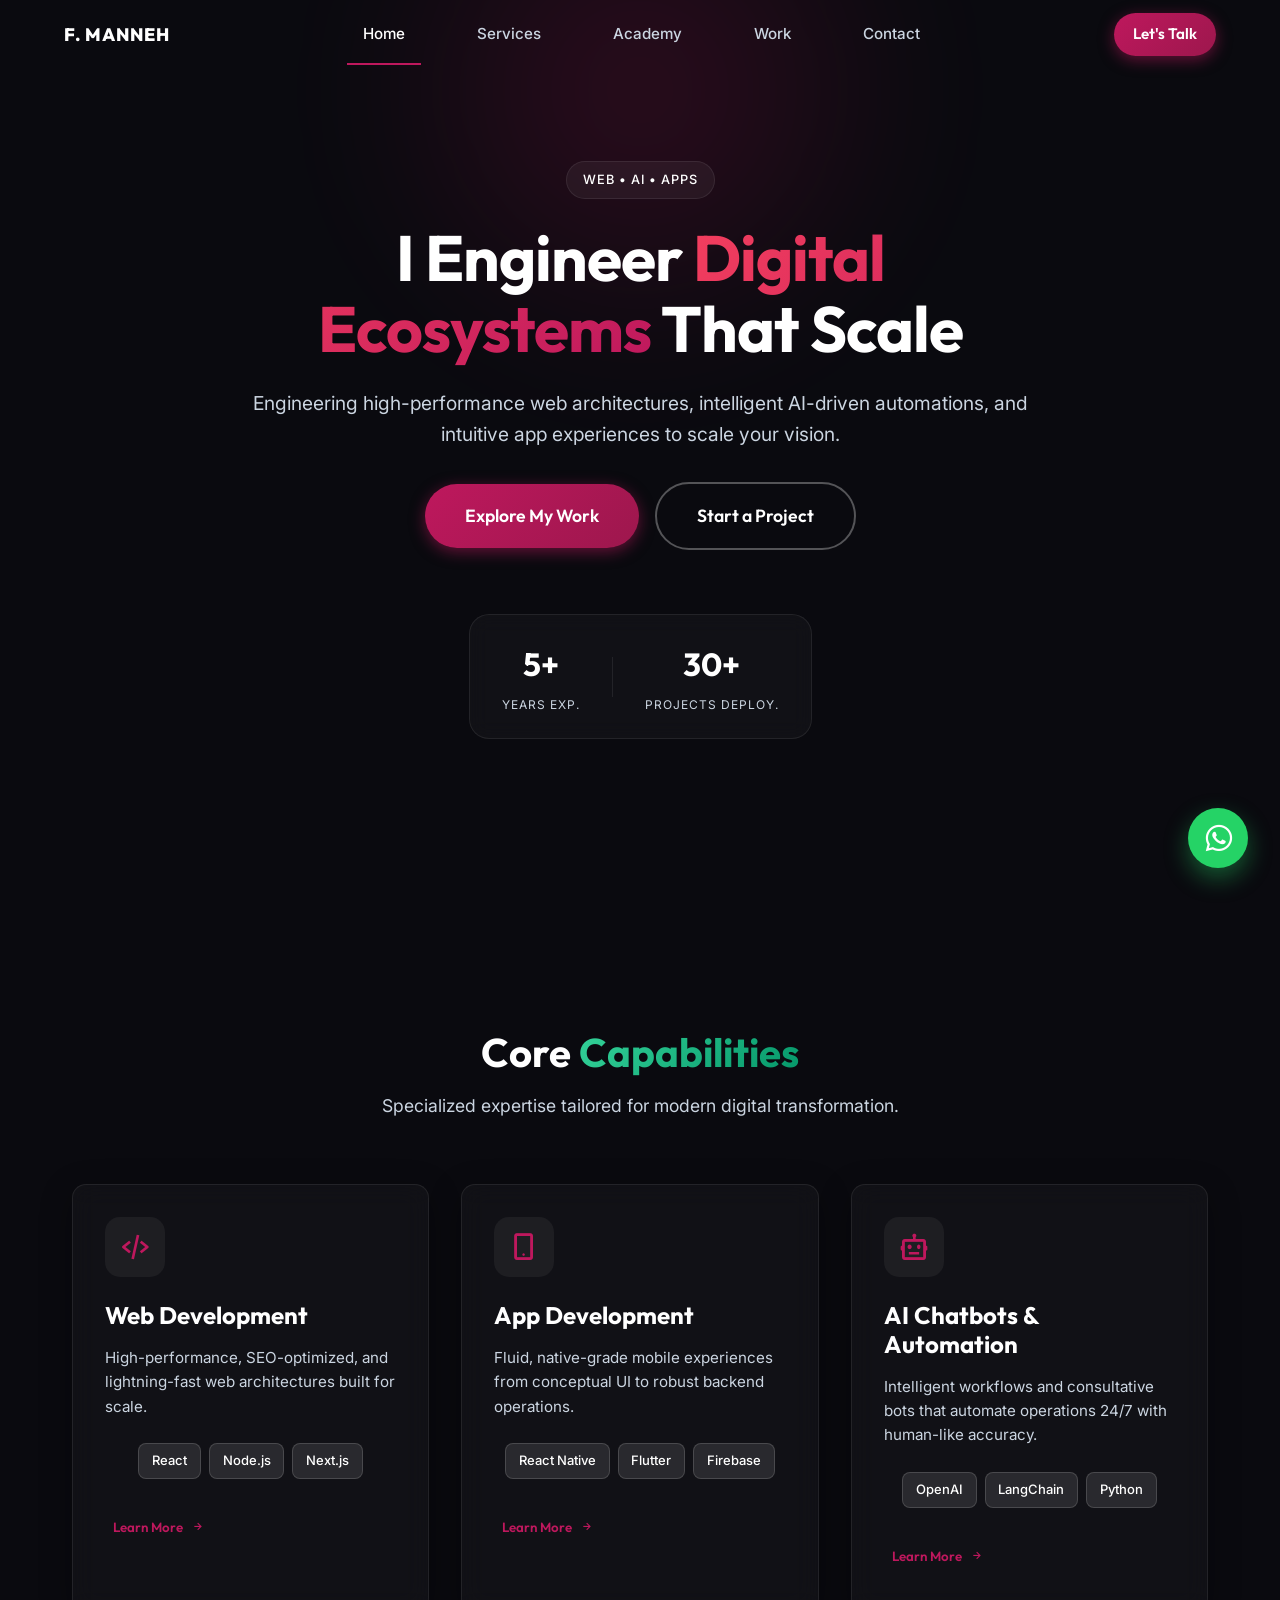
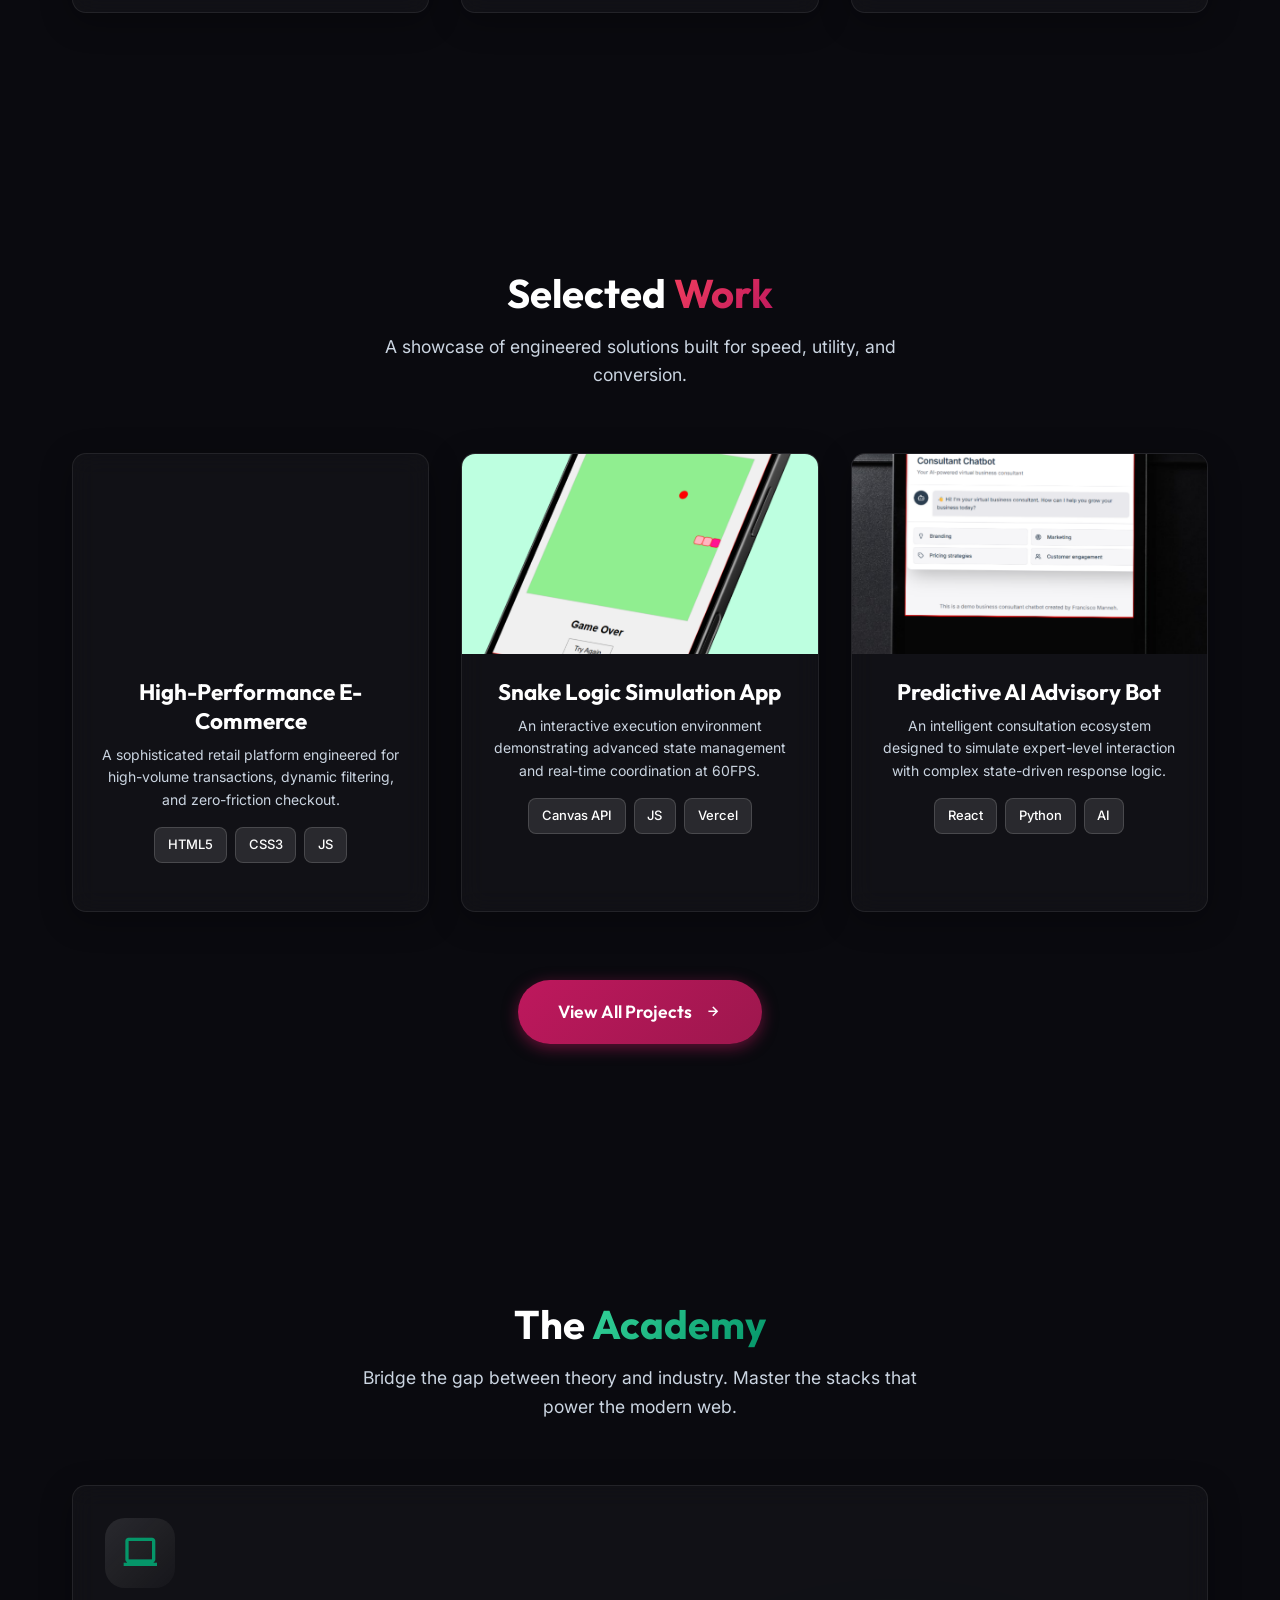
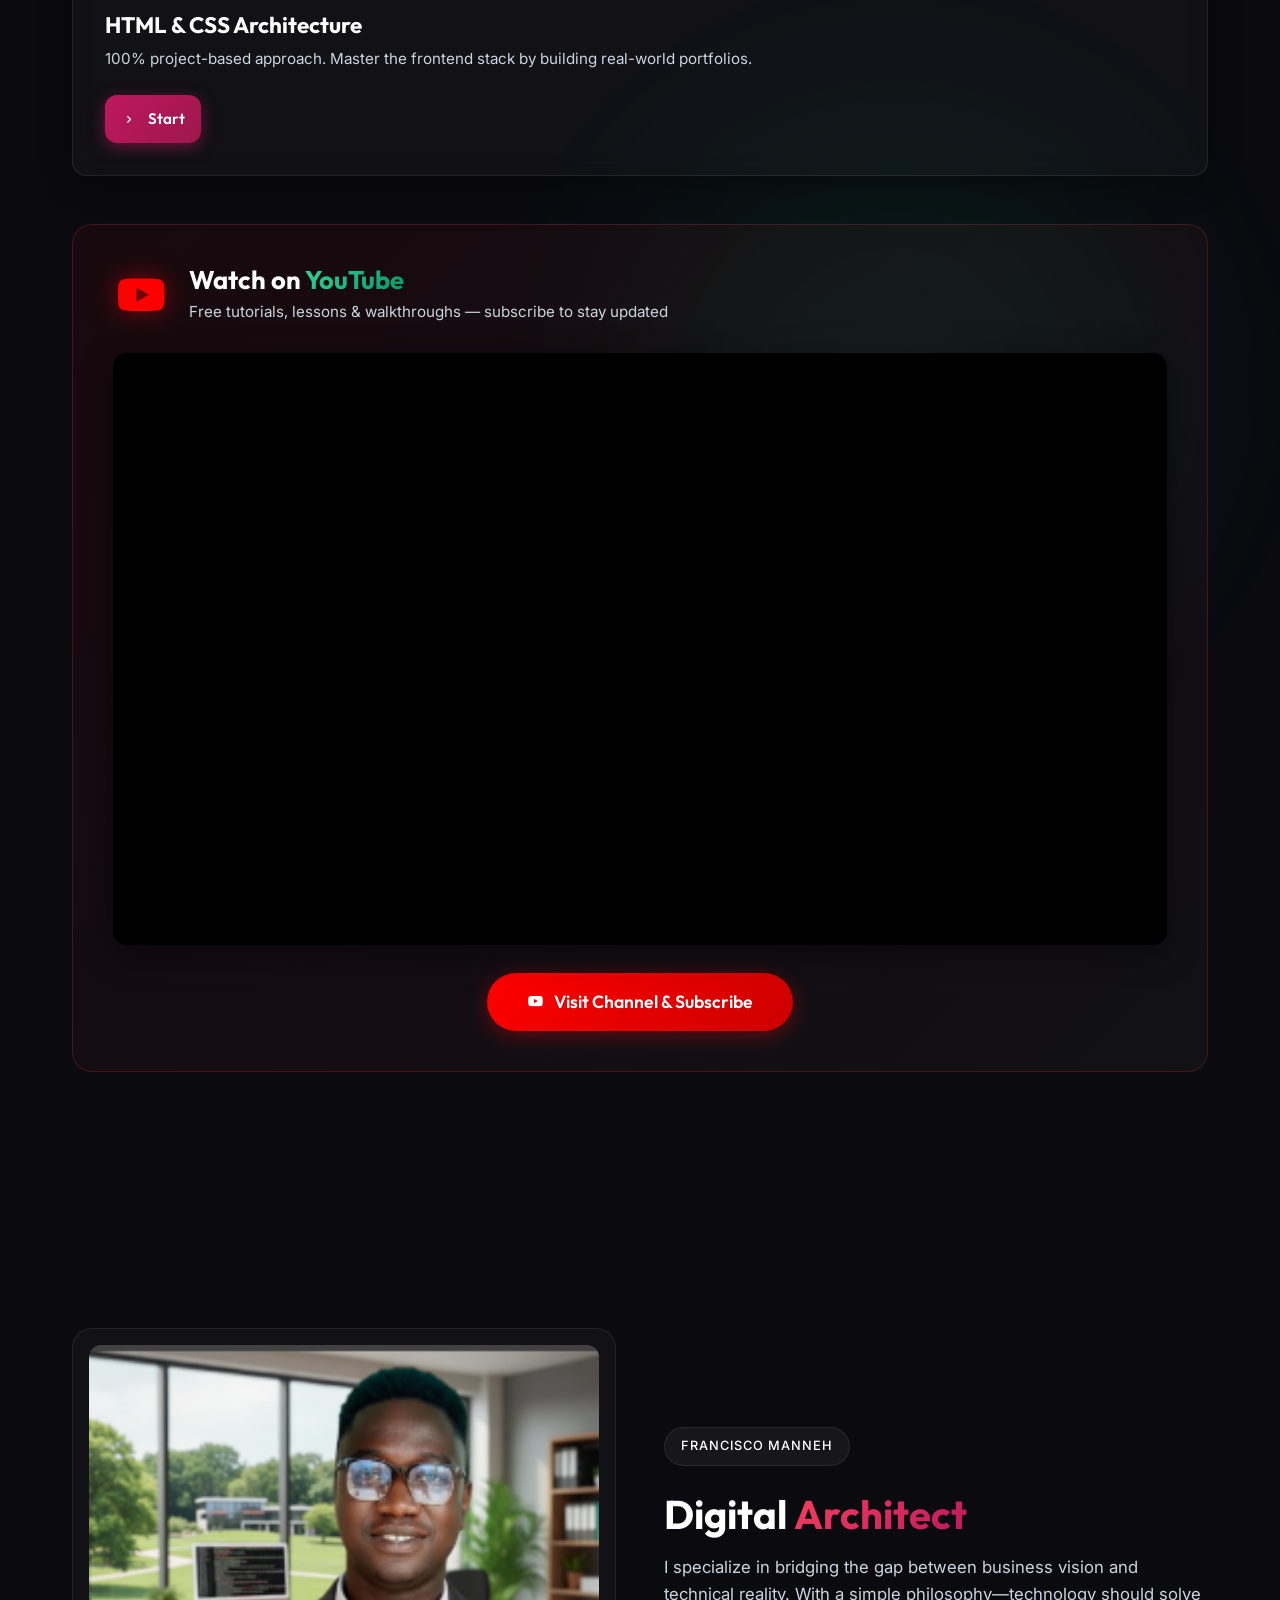
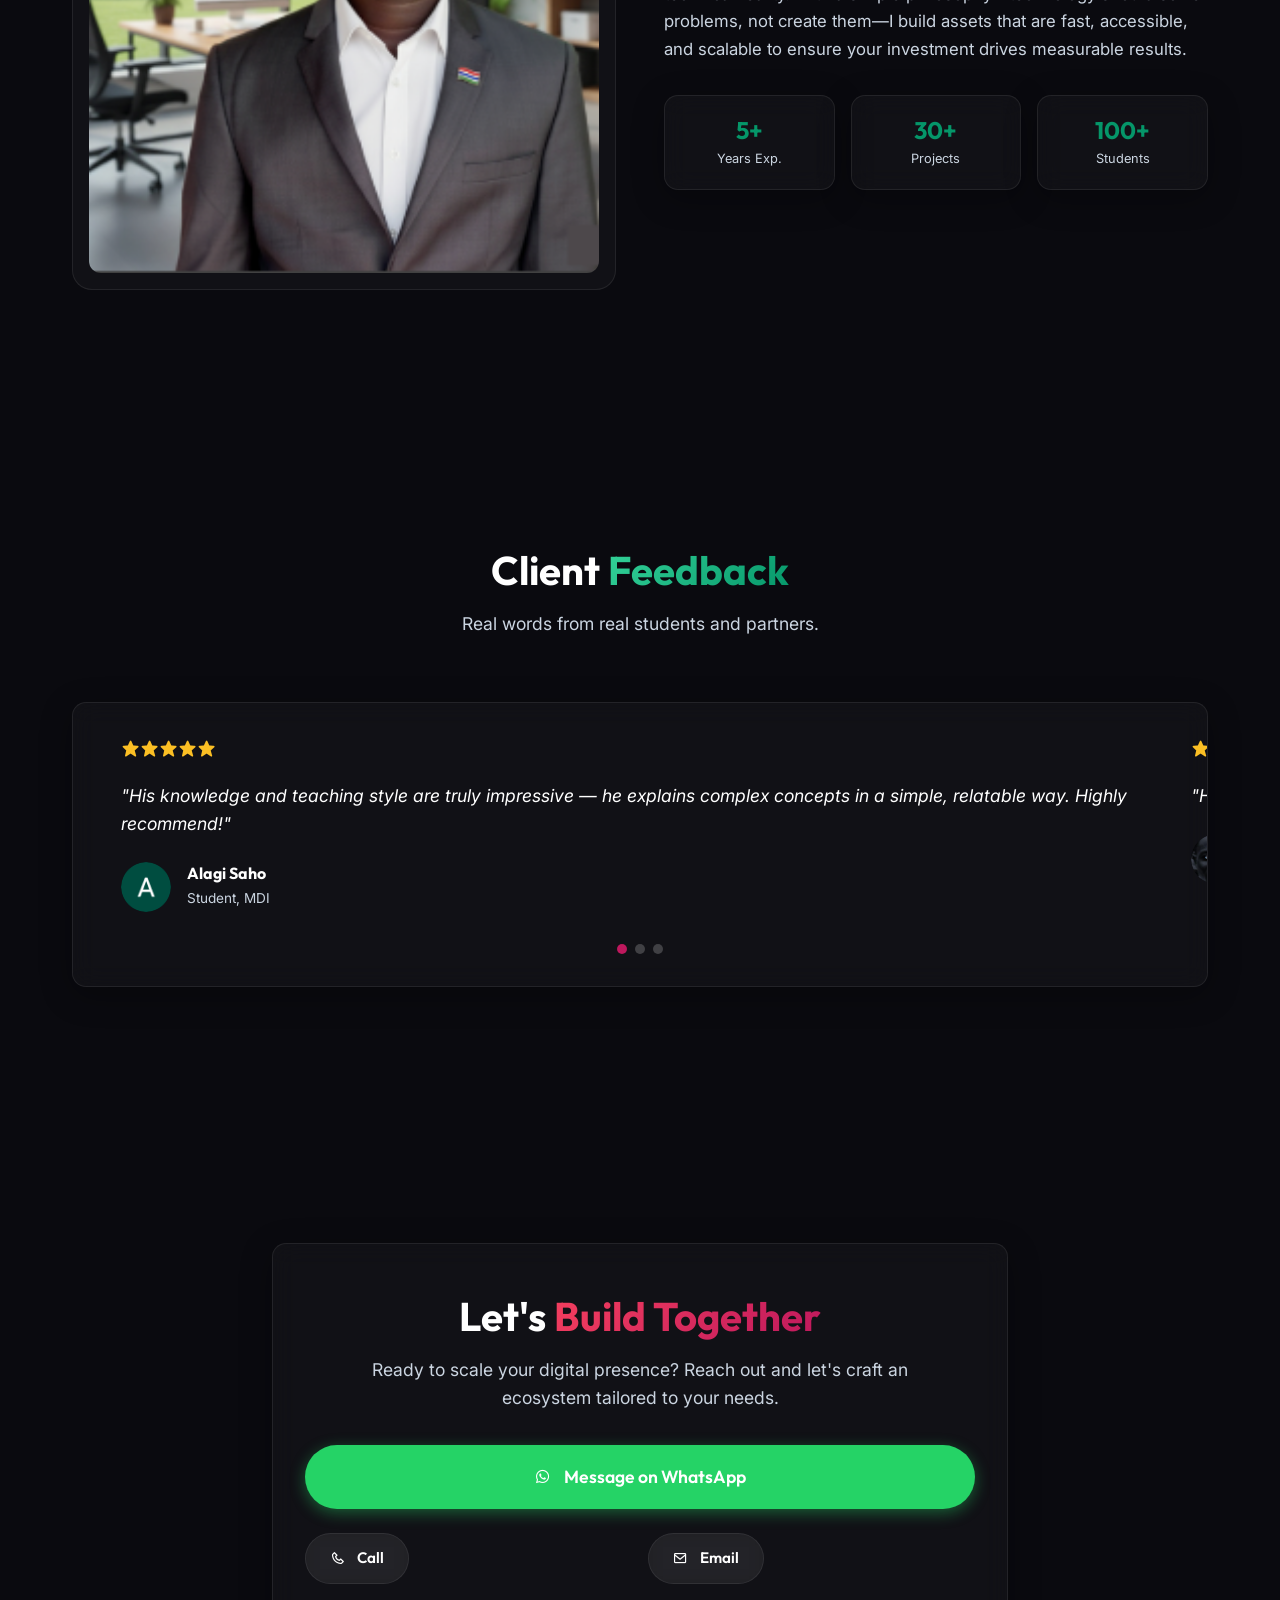
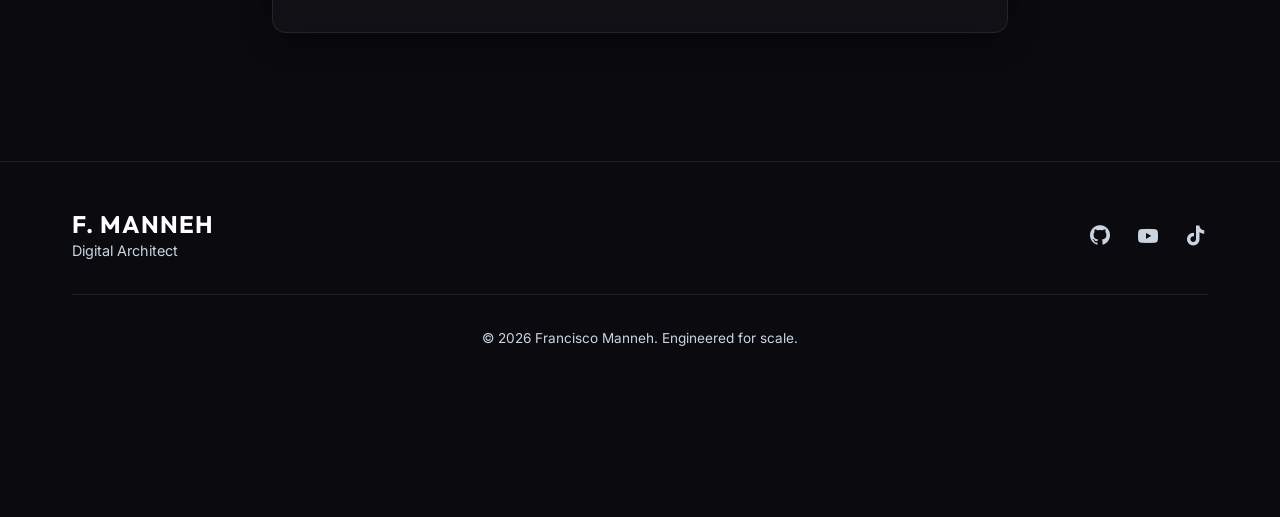
==== commit 435f025f: "go" ====
--- a/index.html
+++ b/index.html
@@ -1,5 +1,6 @@
 <!DOCTYPE html>
 <html lang="en">
+
 <head>
     <meta charset="UTF-8">
     <meta name="viewport" content="width=device-width, initial-scale=1.0">
@@ -7,11 +8,14 @@
     <meta name="description" content="Engineering high-performance web ecosystems, mobile apps, and AI automations.">
     <link rel="icon" type="image/png" href="Favicon/3-removebg-preview.png">
     <meta name="theme-color" content="#0a0a0f">
-    
+
     <!-- Fonts -->
-    <link href="https://fonts.googleapis.com/css2?family=Outfit:wght@300;400;500;600;700;800&family=Inter:wght@400;500;600&display=swap" rel="stylesheet">
-    <link href='https://unpkg.com/boxicons@2.1.4/css/boxicons.min.css' rel='stylesheet' media="print" onload="this.media='all'">
-    
+    <link
+        href="https://fonts.googleapis.com/css2?family=Outfit:wght@300;400;500;600;700;800&family=Inter:wght@400;500;600&display=swap"
+        rel="stylesheet">
+    <link href='https://unpkg.com/boxicons@2.1.4/css/boxicons.min.css' rel='stylesheet' media="print"
+        onload="this.media='all'">
+
     <!-- Styles -->
     <link rel="stylesheet" href="style.css">
     <!-- Structured Data -->
@@ -90,6 +94,7 @@
     }
     </script>
 </head>
+
 <body>
 
     <!-- Loading Screen -->
@@ -113,7 +118,7 @@
             <button class="hamburger-btn" aria-label="Toggle Menu">
                 <i class='bx bx-menu'></i>
             </button>
-            <a href="https://wa.me/2206753822" target="_blank" class="btn btn-primary compact-btn">Let's Talk</a>
+            <a href="#contact" class="btn btn-primary compact-btn">Let's Talk</a>
         </div>
     </header>
 
@@ -125,11 +130,15 @@
         </div>
         <nav class="overlay-links">
             <a href="#home" class="overlay-link" aria-label="Navigate to home"><i class='bx bx-home-alt-2'></i> Home</a>
-            <a href="#services" class="overlay-link" aria-label="Navigate to services"><i class='bx bx-layer'></i> Services</a>
-            <a href="#academy" class="overlay-link" aria-label="Navigate to academy"><i class='bx bxs-graduation'></i> Academy</a>
-            <a href="#projects" class="overlay-link" aria-label="Navigate to projects"><i class='bx bx-briefcase-alt-2'></i> Work</a>
+            <a href="#services" class="overlay-link" aria-label="Navigate to services"><i class='bx bx-layer'></i>
+                Services</a>
+            <a href="#academy" class="overlay-link" aria-label="Navigate to academy"><i class='bx bxs-graduation'></i>
+                Academy</a>
+            <a href="#projects" class="overlay-link" aria-label="Navigate to projects"><i
+                    class='bx bx-briefcase-alt-2'></i> Work</a>
             <a href="#about" class="overlay-link" aria-label="Navigate to about"><i class='bx bx-user'></i> About</a>
-            <a href="#contact" class="overlay-link" aria-label="Navigate to contact"><i class='bx bx-envelope'></i> Contact</a>
+            <a href="#contact" class="overlay-link" aria-label="Navigate to contact"><i class='bx bx-envelope'></i>
+                Contact</a>
         </nav>
         <div class="overlay-footer">
             <p>Let's build something amazing.</p>
@@ -165,7 +174,7 @@
     </nav>
 
     <!-- Floating WhatsApp Button -->
-    <a href="https://wa.me/2206753822" class="floating-whatsapp" target="_blank" aria-label="Chat on WhatsApp">
+    <a href="https://wa.me/2203137203" class="floating-whatsapp" target="_blank" aria-label="Chat on WhatsApp">
         <i class='bx bxl-whatsapp'></i>
     </a>
 
@@ -176,8 +185,10 @@
             <div class="container hero-container">
                 <div class="hero-content reveal">
                     <span class="badge glass-badge">Web • AI • Apps</span>
-                    <h1 class="hero-title">I Engineer <span class="gradient-text gradient-primary">Digital Ecosystems</span> That Scale</h1>
-                    <p class="hero-subtitle">Engineering high-performance web architectures, intelligent AI-driven automations, and intuitive app experiences to scale your vision.</p>
+                    <h1 class="hero-title">I Engineer <span class="gradient-text gradient-primary">Digital
+                            Ecosystems</span> That Scale</h1>
+                    <p class="hero-subtitle">Engineering high-performance web architectures, intelligent AI-driven
+                        automations, and intuitive app experiences to scale your vision.</p>
                     <div class="hero-actions">
                         <a href="#projects" class="btn btn-primary lg-btn tap-effect">Explore My Work</a>
                         <a href="#contact" class="btn btn-outline lg-btn tap-effect">Start a Project</a>
@@ -201,7 +212,8 @@
         <section id="services" class="section services">
             <div class="container">
                 <div class="section-header reveal">
-                    <h2 class="section-title">Core <span class="gradient-text gradient-secondary">Capabilities</span></h2>
+                    <h2 class="section-title">Core <span class="gradient-text gradient-secondary">Capabilities</span>
+                    </h2>
                     <p class="section-desc">Specialized expertise tailored for modern digital transformation.</p>
                 </div>
                 <div class="services-grid">
@@ -215,7 +227,8 @@
                             <span class="tag">Node.js</span>
                             <span class="tag">Next.js</span>
                         </div>
-                        <button class="btn-text learn-more-btn" data-service="web">Learn More <i class='bx bx-right-arrow-alt'></i></button>
+                        <button class="btn-text learn-more-btn" data-service="web">Learn More <i
+                                class='bx bx-right-arrow-alt'></i></button>
                     </div>
                     <!-- Service 2 -->
                     <div class="service-card glass-card tap-effect reveal" style="transition-delay: 0.1s">
@@ -227,19 +240,22 @@
                             <span class="tag">Flutter</span>
                             <span class="tag">Firebase</span>
                         </div>
-                        <button class="btn-text learn-more-btn" data-service="app">Learn More <i class='bx bx-right-arrow-alt'></i></button>
+                        <button class="btn-text learn-more-btn" data-service="app">Learn More <i
+                                class='bx bx-right-arrow-alt'></i></button>
                     </div>
                     <!-- Service 3 -->
                     <div class="service-card glass-card tap-effect reveal" style="transition-delay: 0.2s">
                         <div class="service-icon"><i class='bx bx-bot'></i></div>
                         <h3>AI Chatbots & Automation</h3>
-                        <p>Intelligent workflows and consultative bots that automate operations 24/7 with human-like accuracy.</p>
+                        <p>Intelligent workflows and consultative bots that automate operations 24/7 with human-like
+                            accuracy.</p>
                         <div class="tech-tags">
                             <span class="tag">OpenAI</span>
                             <span class="tag">LangChain</span>
                             <span class="tag">Python</span>
                         </div>
-                        <button class="btn-text learn-more-btn" data-service="ai">Learn More <i class='bx bx-right-arrow-alt'></i></button>
+                        <button class="btn-text learn-more-btn" data-service="ai">Learn More <i
+                                class='bx bx-right-arrow-alt'></i></button>
                     </div>
                 </div>
             </div>
@@ -250,20 +266,24 @@
             <div class="container">
                 <div class="section-header reveal">
                     <h2 class="section-title">Selected <span class="gradient-text gradient-primary">Work</span></h2>
-                    <p class="section-desc">A showcase of engineered solutions built for speed, utility, and conversion.</p>
+                    <p class="section-desc">A showcase of engineered solutions built for speed, utility, and conversion.
+                    </p>
                 </div>
                 <div class="projects-grid">
                     <!-- Project 1 -->
                     <div class="project-card glass-card reveal">
                         <div class="project-image-wrapper">
-                            <img src="./Images/14.png" alt="E-Commerce Website" class="project-img" width="600" height="337" loading="lazy" decoding="async">
+                            <img src="./Images/14.png" alt="E-Commerce Website" class="project-img" width="600"
+                                height="337" loading="lazy" decoding="async">
                             <div class="project-overlay">
-                                <a href="https://franciscomanneh.github.io/multipurpose/" target="_blank" class="btn btn-primary sm-btn tap-effect">View Live</a>
+                                <a href="https://franciscomanneh.github.io/multipurpose/" target="_blank"
+                                    class="btn btn-primary sm-btn tap-effect">View Live</a>
                             </div>
                         </div>
                         <div class="project-content">
                             <h3>High-Performance E-Commerce</h3>
-                            <p>A sophisticated retail platform engineered for high-volume transactions, dynamic filtering, and zero-friction checkout.</p>
+                            <p>A sophisticated retail platform engineered for high-volume transactions, dynamic
+                                filtering, and zero-friction checkout.</p>
                             <div class="tech-tags">
                                 <span class="tag">HTML5</span>
                                 <span class="tag">CSS3</span>
@@ -274,14 +294,17 @@
                     <!-- Project 2 -->
                     <div class="project-card glass-card reveal" style="transition-delay: 0.1s">
                         <div class="project-image-wrapper">
-                            <img src="./Images/1.png" alt="Snake Game App" class="project-img" width="600" height="337" loading="lazy" decoding="async">
+                            <img src="./Images/1.png" alt="Snake Game App" class="project-img" width="600" height="337"
+                                loading="lazy" decoding="async">
                             <div class="project-overlay">
-                                <a href="https://snake-game-six-ruby.vercel.app/" target="_blank" class="btn btn-primary sm-btn tap-effect">View Live</a>
+                                <a href="https://snake-game-six-ruby.vercel.app/" target="_blank"
+                                    class="btn btn-primary sm-btn tap-effect">View Live</a>
                             </div>
                         </div>
                         <div class="project-content">
                             <h3>Snake Logic Simulation App</h3>
-                            <p>An interactive execution environment demonstrating advanced state management and real-time coordination at 60FPS.</p>
+                            <p>An interactive execution environment demonstrating advanced state management and
+                                real-time coordination at 60FPS.</p>
                             <div class="tech-tags">
                                 <span class="tag">Canvas API</span>
                                 <span class="tag">JS</span>
@@ -292,14 +315,17 @@
                     <!-- Project 3 -->
                     <div class="project-card glass-card reveal" style="transition-delay: 0.2s">
                         <div class="project-image-wrapper">
-                            <img src="./Images/7.png" alt="AI Chatbot" class="project-img" width="600" height="337" loading="lazy" decoding="async">
+                            <img src="./Images/7.png" alt="AI Chatbot" class="project-img" width="600" height="337"
+                                loading="lazy" decoding="async">
                             <div class="project-overlay">
-                                <a href="https://consultation-chat.vercel.app/" target="_blank" class="btn btn-primary sm-btn tap-effect">View Live</a>
+                                <a href="https://consultation-chat.vercel.app/" target="_blank"
+                                    class="btn btn-primary sm-btn tap-effect">View Live</a>
                             </div>
                         </div>
                         <div class="project-content">
                             <h3>Predictive AI Advisory Bot</h3>
-                            <p>An intelligent consultation ecosystem designed to simulate expert-level interaction with complex state-driven response logic.</p>
+                            <p>An intelligent consultation ecosystem designed to simulate expert-level interaction with
+                                complex state-driven response logic.</p>
                             <div class="tech-tags">
                                 <span class="tag">React</span>
                                 <span class="tag">Python</span>
@@ -323,10 +349,12 @@
             <div class="container">
                 <div class="section-header reveal">
                     <h2 class="section-title">The <span class="gradient-text gradient-secondary">Academy</span></h2>
-                    <p class="section-desc">Bridge the gap between theory and industry. Master the stacks that power the modern web.</p>
+                    <p class="section-desc">Bridge the gap between theory and industry. Master the stacks that power the
+                        modern web.</p>
                 </div>
                 <div class="academy-list">
-                    <!-- Course 1 -->
+                    <!-- Course 1 (PLD) — Hidden temporarily -->
+                    <!--
                     <div class="academy-item glass-card tap-effect reveal">
                         <div class="academy-icon"><i class='bx bx-brain'></i></div>
                         <div class="academy-info">
@@ -335,24 +363,52 @@
                         </div>
                         <a href="pld.html" class="btn btn-primary btn-icon tap-effect"><i class='bx bx-chevron-right'></i><span>Start</span></a>
                     </div>
-                    <!-- Course 2 -->
-                    <div class="academy-item glass-card tap-effect reveal" style="transition-delay: 0.1s">
+                    -->
+                    <!-- Course 2 — HTML & CSS (Active) -->
+                    <div class="academy-item glass-card tap-effect reveal">
                         <div class="academy-icon"><i class='bx bx-laptop'></i></div>
                         <div class="academy-info">
-                            <h3>HTML & CSS Architecture</h3>
-                            <p>100% project-based approach. Master the frontend stack by building real-world portfolios.</p>
-                        </div>
-                        <a href="html-css.html" class="btn btn-primary btn-icon tap-effect"><i class='bx bx-chevron-right'></i><span>Start</span></a>
-                    </div>
-                    <!-- Course 3 -->
+                            <h3>HTML &amp; CSS Architecture</h3>
+                            <p>100% project-based approach. Master the frontend stack by building real-world portfolios.
+                            </p>
+                        </div>
+                        <a href="html-css.html" class="btn btn-primary btn-icon tap-effect"><i
+                                class='bx bx-chevron-right'></i><span>Start</span></a>
+                    </div>
+                    <!-- Course 3 (Mathematics) — Hidden temporarily -->
+                    <!--
                     <div class="academy-item glass-card tap-effect reveal" style="transition-delay: 0.2s">
                         <div class="academy-icon"><i class='bx bx-math'></i></div>
                         <div class="academy-info">
                             <h3>Grade 10 Mathematics</h3>
-                            <p>Simplified logic & exam prep broken down into clear Q&A sessions ensuring logical confidence.</p>
+                            <p>Simplified logic &amp; exam prep broken down into clear Q&A sessions ensuring logical confidence.</p>
                         </div>
                         <a href="math.html" class="btn btn-primary btn-icon tap-effect"><i class='bx bx-chevron-right'></i><span>Start</span></a>
                     </div>
+                    -->
+                </div>
+
+                <!-- YouTube Channel Section -->
+                <div class="yt-channel-section reveal" style="transition-delay: 0.2s">
+                    <div class="yt-channel-header">
+                        <i class='bx bxl-youtube yt-icon'></i>
+                        <div>
+                            <h3 class="yt-channel-title">Watch on <span
+                                    class="gradient-text gradient-secondary">YouTube</span></h3>
+                            <p class="yt-channel-sub">Free tutorials, lessons &amp; walkthroughs — subscribe to stay
+                                updated</p>
+                        </div>
+                    </div>
+                    <div class="yt-embed-wrapper">
+                        <iframe src="https://www.youtube.com/embed/videoseries?list=UUcodewithfrancisco-1"
+                            title="Code With Francisco — YouTube Channel" frameborder="0"
+                            allow="accelerometer; autoplay; clipboard-write; encrypted-media; gyroscope; picture-in-picture"
+                            allowfullscreen loading="lazy"></iframe>
+                    </div>
+                    <a href="https://www.youtube.com/@codewithfrancisco-1" target="_blank"
+                        class="btn btn-primary lg-btn tap-effect yt-subscribe-btn">
+                        <i class='bx bxl-youtube'></i> Visit Channel &amp; Subscribe
+                    </a>
                 </div>
             </div>
         </section>
@@ -363,14 +419,19 @@
                 <div class="about-grid">
                     <div class="about-image reveal">
                         <div class="image-glass-frame">
-                            <img src="./persionalpictures/Screenshot 2026-01-26 074447.png" alt="Francisco Manneh - Digital Architect Portrait" class="img-fluid" width="400" height="400" loading="lazy" decoding="async">
+                            <img src="./persionalpictures/Screenshot 2026-01-26 074447.png"
+                                alt="Francisco Manneh - Digital Architect Portrait" class="img-fluid" width="400"
+                                height="400" loading="lazy" decoding="async">
                         </div>
                     </div>
                     <div class="about-content reveal" style="transition-delay: 0.2s">
                         <span class="badge glass-badge">Francisco Manneh</span>
-                        <h2 class="section-title">Digital <span class="gradient-text gradient-primary">Architect</span></h2>
-                        <p>I specialize in bridging the gap between business vision and technical reality. With a simple philosophy—technology should solve problems, not create them—I build assets that are fast, accessible, and scalable to ensure your investment drives measurable results.</p>
-                        
+                        <h2 class="section-title">Digital <span class="gradient-text gradient-primary">Architect</span>
+                        </h2>
+                        <p>I specialize in bridging the gap between business vision and technical reality. With a simple
+                            philosophy—technology should solve problems, not create them—I build assets that are fast,
+                            accessible, and scalable to ensure your investment drives measurable results.</p>
+
                         <div class="stats-grid">
                             <div class="stat-box glass-card">
                                 <h3>5+</h3>
@@ -397,15 +458,18 @@
                     <h2 class="section-title">Client <span class="gradient-text gradient-secondary">Feedback</span></h2>
                     <p class="section-desc">Real words from real students and partners.</p>
                 </div>
-                
+
                 <div class="testimonial-slider glass-card reveal">
                     <div class="testimonial-track" id="testimonialTrack">
                         <!-- Card 1 -->
                         <div class="testi-card">
-                            <div class="stars"><i class='bx bxs-star'></i><i class='bx bxs-star'></i><i class='bx bxs-star'></i><i class='bx bxs-star'></i><i class='bx bxs-star'></i></div>
-                            <p class="quote">"His knowledge and teaching style are truly impressive — he explains complex concepts in a simple, relatable way. Highly recommend!"</p>
+                            <div class="stars"><i class='bx bxs-star'></i><i class='bx bxs-star'></i><i
+                                    class='bx bxs-star'></i><i class='bx bxs-star'></i><i class='bx bxs-star'></i></div>
+                            <p class="quote">"His knowledge and teaching style are truly impressive — he explains
+                                complex concepts in a simple, relatable way. Highly recommend!"</p>
                             <div class="author">
-                                <img src="./persionalpictures/alagi.png" alt="Alagi Saho - Student Testimonial" width="50" height="50" loading="lazy" decoding="async">
+                                <img src="./persionalpictures/alagi.png" alt="Alagi Saho - Student Testimonial"
+                                    width="50" height="50" loading="lazy" decoding="async">
                                 <div class="author-info">
                                     <h4>Alagi Saho</h4>
                                     <span>Student, MDI</span>
@@ -414,10 +478,13 @@
                         </div>
                         <!-- Card 2 -->
                         <div class="testi-card">
-                            <div class="stars"><i class='bx bxs-star'></i><i class='bx bxs-star'></i><i class='bx bxs-star'></i><i class='bx bxs-star'></i><i class='bx bxs-star'></i></div>
-                            <p class="quote">"His unique teaching style, passion for technology, and deep understanding of the field opened my eyes to new possibilities."</p>
+                            <div class="stars"><i class='bx bxs-star'></i><i class='bx bxs-star'></i><i
+                                    class='bx bxs-star'></i><i class='bx bxs-star'></i><i class='bx bxs-star'></i></div>
+                            <p class="quote">"His unique teaching style, passion for technology, and deep understanding
+                                of the field opened my eyes to new possibilities."</p>
                             <div class="author">
-                                <img src="./persionalpictures/nata.png" alt="Nathaniel Boima - Student Testimonial" width="50" height="50" loading="lazy" decoding="async">
+                                <img src="./persionalpictures/nata.png" alt="Nathaniel Boima - Student Testimonial"
+                                    width="50" height="50" loading="lazy" decoding="async">
                                 <div class="author-info">
                                     <h4>Nathaniel Boima</h4>
                                     <span>Student, MDI</span>
@@ -426,10 +493,13 @@
                         </div>
                         <!-- Card 3 -->
                         <div class="testi-card">
-                            <div class="stars"><i class='bx bxs-star'></i><i class='bx bxs-star'></i><i class='bx bxs-star'></i><i class='bx bxs-star'></i><i class='bx bxs-star'></i></div>
-                            <p class="quote">"Francisco delivered a solution that perfectly captured our brand. Their strategic approach boosted our client engagement significantly."</p>
+                            <div class="stars"><i class='bx bxs-star'></i><i class='bx bxs-star'></i><i
+                                    class='bx bxs-star'></i><i class='bx bxs-star'></i><i class='bx bxs-star'></i></div>
+                            <p class="quote">"Francisco delivered a solution that perfectly captured our brand. Their
+                                strategic approach boosted our client engagement significantly."</p>
                             <div class="author">
-                                <img src="./persionalpictures/konko.png" alt="Modoulamin Fatajo - CEO Konko Group" width="50" height="50" loading="lazy" decoding="async">
+                                <img src="./persionalpictures/konko.png" alt="Modoulamin Fatajo - CEO Konko Group"
+                                    width="50" height="50" loading="lazy" decoding="async">
                                 <div class="author-info">
                                     <h4>Modoulamin Fatajo</h4>
                                     <span>CEO, Konko Group</span>
@@ -450,18 +520,21 @@
         <section id="contact" class="section contact">
             <div class="container container-sm">
                 <div class="contact-box glass-card reveal">
-                    <h2 class="section-title text-center">Let's <span class="gradient-text gradient-primary">Build Together</span></h2>
-                    <p class="text-center section-desc">Ready to scale your digital presence? Reach out and let's craft an ecosystem tailored to your needs.</p>
-                    
+                    <h2 class="section-title text-center">Let's <span class="gradient-text gradient-primary">Build
+                            Together</span></h2>
+                    <p class="text-center section-desc">Ready to scale your digital presence? Reach out and let's craft
+                        an ecosystem tailored to your needs.</p>
+
                     <div class="contact-actions">
-                        <a href="https://wa.me/2206753822" target="_blank" class="btn btn-primary lg-btn tap-effect whatsapp-cta">
+                        <a href="https://wa.me/2203137203" target="_blank"
+                            class="btn btn-primary lg-btn tap-effect whatsapp-cta">
                             <i class='bx bxl-whatsapp'></i> Message on WhatsApp
                         </a>
                         <div class="alt-contact">
-                            <a href="tel:+2206753822" class="btn btn-glass tap-effect">
+                            <a href="tel:+2203137203" class="btn btn-glass tap-effect">
                                 <i class='bx bx-phone'></i> Call
                             </a>
-                            <a href="mailto:franciscomanneh@gmail.com" class="btn btn-glass tap-effect">
+                            <a href="mailto:info@franciscomanneh.com" class="btn btn-glass tap-effect">
                                 <i class='bx bx-envelope'></i> Email
                             </a>
                         </div>
@@ -479,9 +552,12 @@
                     <p>Digital Architect</p>
                 </div>
                 <div class="footer-socials">
-                    <a href="https://github.com/Franciscomanneh" aria-label="Visit Francisco's GitHub profile"><i class='bx bxl-github'></i></a>
-                    <a href="https://www.youtube.com/@codewithfrancisco-1" aria-label="Visit Francisco's YouTube channel"><i class='bx bxl-youtube'></i></a>
-                    <a href="https://www.tiktok.com/@fmannehcode" aria-label="Visit Francisco's TikTok profile"><i class='bx bxl-tiktok'></i></a>
+                    <a href="https://github.com/Franciscomanneh" aria-label="Visit Francisco's GitHub profile"><i
+                            class='bx bxl-github'></i></a>
+                    <a href="https://www.youtube.com/@codewithfrancisco-1"
+                        aria-label="Visit Francisco's YouTube channel"><i class='bx bxl-youtube'></i></a>
+                    <a href="https://www.tiktok.com/@fmannehcode" aria-label="Visit Francisco's TikTok profile"><i
+                            class='bx bxl-tiktok'></i></a>
                 </div>
             </div>
             <div class="footer-bottom">
@@ -501,4 +577,5 @@
     <!-- Scripts -->
     <script src="script.js" defer></script>
 </body>
+
 </html>
--- a/style.css
+++ b/style.css
@@ -10,7 +10,7 @@
     --bg-glass: rgba(255, 255, 255, 0.03);
     
     --text-main: #ffffff;
-    --text-muted: #a1a1aa;
+    --text-muted: #cbd5e1; /* Increased contrast for readability */
     
     --primary: #be185d; /* Dark pink / purpleish */
     --primary-glow: rgba(190, 24, 93, 0.5);
@@ -43,19 +43,32 @@
     -webkit-tap-highlight-color: transparent;
 }
 
-html {
+html, body {
+    width: 100%;
+    max-width: 100%;
+    overflow-x: hidden;
+    margin: 0;
+    padding: 0;
     scroll-behavior: smooth;
-    font-size: 16px;
-    overflow-x: hidden;
 }
 
 body {
     background-color: var(--bg-base);
     color: var(--text-main);
     font-family: var(--font-body);
-    line-height: 1.6;
-    overflow-x: hidden;
+    font-size: 15px; /* Elite readability rule */
+    line-height: 1.62;
     position: relative;
+    word-wrap: break-word;
+    overflow-wrap: break-word;
+    /* Bottom Nav & WhatsApp padding */
+    padding-bottom: calc(120px + env(safe-area-inset-bottom));
+}
+
+a, button {
+    min-height: 44px;
+    display: inline-flex;
+    align-items: center;
 }
 
 /* Custom Scrollbar */
@@ -100,9 +113,22 @@
 ========================================= */
 .container {
     width: 100%;
-    max-width: 1200px;
+    max-width: 480px;
     margin: 0 auto;
-    padding: 0 1.5rem;
+    padding: 0 16px;
+}
+
+@media (min-width: 768px) {
+    .container {
+        max-width: 1200px;
+        padding: 0 1.5rem;
+    }
+}
+
+@media (min-width: 1024px) {
+    .container {
+        padding: 0 2rem;
+    }
 }
 
 .container-sm {
@@ -110,25 +136,50 @@
 }
 
 .section {
-    padding: 6rem 0;
+    padding: 40px 0;
     position: relative;
+    word-wrap: break-word;
+    overflow-wrap: break-word;
+}
+
+@media (min-width: 768px) {
+    .section {
+        padding: 6rem 0;
+    }
 }
 
 .section-header {
     text-align: center;
-    margin-bottom: 4rem;
+    margin-bottom: 3rem;
+    word-wrap: break-word;
+    overflow-wrap: break-word;
+    display: flex;
+    flex-direction: column;
+    align-items: center;
+}
+
+@media (min-width: 768px) {
+    .section-header {
+        margin-bottom: 4rem;
+    }
 }
 
 .section-title {
-    font-size: 2.5rem;
+    font-size: clamp(1.75rem, 5vw, 2.5rem);
     margin-bottom: 1rem;
+    line-height: 1.2;
+    word-wrap: break-word;
+    overflow-wrap: break-word;
 }
 
 .section-desc {
     color: var(--text-muted);
-    font-size: 1.1rem;
+    font-size: clamp(0.95rem, 3vw, 1.1rem);
     max-width: 600px;
     margin: 0 auto;
+    line-height: 1.6;
+    word-wrap: break-word;
+    overflow-wrap: break-word;
 }
 
 .text-center {
@@ -154,9 +205,18 @@
     backdrop-filter: blur(12px);
     -webkit-backdrop-filter: blur(12px);
     border: 1px solid var(--border-glass);
-    border-radius: 20px;
-    padding: 2rem;
+    border-radius: 14px;
+    padding: 16px;
     box-shadow: var(--shadow-glass);
+    word-wrap: break-word;
+    overflow-wrap: break-word;
+    overflow: hidden;
+}
+
+@media (min-width: 768px) {
+    .glass-card {
+        padding: 2rem;
+    }
 }
 
 .glass-badge {
@@ -178,25 +238,42 @@
     align-items: center;
     justify-content: center;
     gap: 0.75rem;
-    padding: 0.875rem 1.75rem;
+    padding: 0.75rem 1.5rem;
     font-family: var(--font-heading);
     font-weight: 600;
     border-radius: 50px;
     transition: all 0.3s ease;
     cursor: pointer;
     border: none;
+    font-size: 0.95rem;
+    min-height: 48px;
+    word-wrap: break-word;
+    white-space: nowrap;
+    width: fit-content;
+    max-width: 100%;
+}
+
+.lg-btn {
+    padding: 1rem 2rem;
     font-size: 1rem;
-    min-height: 48px;
-}
-
-.lg-btn {
-    padding: 1.125rem 2.5rem;
-    font-size: 1.1rem;
+}
+
+@media (min-width: 768px) {
+    .lg-btn {
+        padding: 1.125rem 2.5rem;
+        font-size: 1.1rem;
+    }
 }
 
 .sm-btn {
     padding: 0.6rem 1.25rem;
-    font-size: 0.9rem;
+    font-size: 0.85rem;
+}
+
+@media (min-width: 768px) {
+    .sm-btn {
+        font-size: 0.9rem;
+    }
 }
 
 .compact-btn {
@@ -259,12 +336,23 @@
     gap: 0.75rem;
 }
 
-/* Touch feedback class (handled in JS) */
-.tap-effect {
+button, a {
+    min-height: 44px;
     transition: transform 0.1s;
 }
-.tap-effect:active {
+
+button:active, a:active {
     transform: scale(0.96);
+}
+
+.hide-mobile {
+    display: none !important;
+}
+
+@media (min-width: 576px) {
+    .hide-mobile {
+        display: inline !important;
+    }
 }
 
 /* =========================================
@@ -315,10 +403,29 @@
     display: flex;
     align-items: center;
     justify-content: space-between;
-    padding: 0 1.5rem;
+    padding: 0 16px;
     z-index: 1000;
     transition: all 0.3s ease;
     border-bottom: 1px solid transparent;
+    gap: 10px;
+}
+
+@media (max-width: 360px) {
+    .top-nav {
+        padding: 0 0.5rem;
+    }
+    .top-nav .compact-btn {
+        display: none; /* Hide enroll button on ultra-small nav to prioritize logo */
+    }
+    .logo {
+        font-size: 1.1rem;
+    }
+}
+
+@media (min-width: 480px) {
+    .top-nav {
+        padding: 0 1.5rem;
+    }
 }
 
 .top-nav.scrolled {
@@ -331,9 +438,10 @@
 .logo {
     font-family: var(--font-heading);
     font-weight: 800;
-    font-size: 1.5rem;
+    font-size: 18px;
     letter-spacing: 1px;
     color: white;
+    white-space: nowrap;
 }
 
 .desktop-links {
@@ -343,13 +451,22 @@
 
 .nav-link {
     font-weight: 500;
-    font-size: 0.95rem;
+    font-size: 0.9rem;
     color: var(--text-muted);
     transition: color 0.3s;
     position: relative;
     min-height: 48px;
     display: inline-flex;
     align-items: center;
+    white-space: nowrap;
+    padding: 0 0.75rem;
+}
+
+@media (min-width: 1024px) {
+    .nav-link {
+        font-size: 0.95rem;
+        padding: 0 1rem;
+    }
 }
 
 .nav-link:hover, .nav-link.active {
@@ -374,7 +491,13 @@
 .desktop-actions {
     display: flex;
     align-items: center;
-    gap: 1rem;
+    gap: 0.5rem;
+}
+
+@media (min-width: 480px) {
+    .desktop-actions {
+        gap: 1rem;
+    }
 }
 
 .hamburger-btn {
@@ -546,11 +669,11 @@
 /* Floating WhatsApp */
 .floating-whatsapp {
     position: fixed;
-    bottom: calc(var(--bottom-nav-height) + 1.5rem);
-    right: 1.5rem;
+    bottom: 90px;
+    right: 16px;
     width: 60px;
     height: 60px;
-    background: #25D366; /* WhatsApp Green */
+    background: #25D366;
     color: white;
     border-radius: 50%;
     display: flex;
@@ -608,60 +731,113 @@
 }
 
 .hero-title {
-    font-size: clamp(2.5rem, 8vw, 4.5rem);
+    font-size: clamp(1.8rem, 7vw, 4rem);
     margin-bottom: 1.5rem;
     letter-spacing: -1px;
+    line-height: 1.1;
+    word-wrap: break-word;
+    overflow-wrap: break-word;
 }
 
 .hero-subtitle {
-    font-size: clamp(1rem, 4vw, 1.25rem);
-    color: var(--text-muted);
+    font-size: clamp(0.9rem, 3.5vw, 1.2rem);
+    color: var(--text-muted);
+    margin-bottom: 2rem;
+    line-height: 1.6;
+    word-wrap: break-word;
+    overflow-wrap: break-word;
+}
+
+.hero-actions {
+    display: flex;
+    flex-direction: row;
+    flex-wrap: wrap;
+    gap: 0.75rem;
     margin-bottom: 2.5rem;
-}
-
-.hero-actions {
-    display: flex;
-    flex-direction: column;
-    gap: 1rem;
-    margin-bottom: 4rem;
+    justify-content: center;
+    align-items: center;
+}
+
+.hero-actions .btn {
+    flex: 1 1 auto;
+    min-width: 130px;
+    max-width: 220px;
+}
+
+@media (min-width: 400px) {
+    .hero-actions {
+        gap: 1rem;
+        flex-wrap: nowrap;
+    }
+    .hero-actions .btn {
+        min-width: 0;
+        max-width: none;
+        flex: 0 0 auto;
+    }
+}
+
+@media (min-width: 768px) {
+    .hero-actions {
+        margin-bottom: 4rem;
+    }
 }
 
 .hero-stats {
-    display: flex;
-    justify-content: center;
-    align-items: center;
-    gap: 2rem;
+    display: inline-flex;
+    flex-direction: row;
+    gap: 1.25rem;
     background: var(--bg-glass);
     border: 1px solid var(--border-glass);
-    padding: 1.5rem 2rem;
+    padding: 1rem 1.5rem;
     border-radius: 20px;
     backdrop-filter: blur(10px);
-    display: inline-flex;
+    justify-content: center;
+    align-items: center;
+    flex-wrap: nowrap;
+}
+
+@media (min-width: 480px) {
+    .hero-stats {
+        gap: 2rem;
+        padding: 1.5rem 2rem;
+    }
 }
 
 .stat-item {
     display: flex;
     flex-direction: column;
+    align-items: center;
+    text-align: center;
 }
 
 .stat-num {
     font-family: var(--font-heading);
-    font-size: 2rem;
+    font-size: clamp(1.5rem, 5vw, 2rem);
     font-weight: 700;
     color: white;
+    word-wrap: break-word;
 }
 
 .stat-label {
-    font-size: 0.8rem;
+    font-size: 0.75rem;
     color: var(--text-muted);
     text-transform: uppercase;
     letter-spacing: 1px;
+    margin-top: 0.25rem;
 }
 
 .divider {
     width: 1px;
-    height: 40px;
+    height: 30px;
     background: var(--border-glass);
+    display: block;
+    flex-shrink: 0;
+}
+
+@media (min-width: 480px) {
+    .divider {
+        height: 40px;
+    }
 }
 
 
@@ -674,6 +850,19 @@
     gap: 1.5rem;
 }
 
+@media (min-width: 768px) {
+    .services-grid {
+        grid-template-columns: repeat(2, 1fr);
+        gap: 2rem;
+    }
+}
+
+@media (min-width: 1024px) {
+    .services-grid {
+        grid-template-columns: repeat(3, 1fr);
+    }
+}
+
 .service-icon {
     width: 60px;
     height: 60px;
@@ -688,13 +877,19 @@
 }
 
 .service-card h3 {
-    font-size: 1.5rem;
+    font-size: clamp(1.25rem, 4vw, 1.5rem);
     margin-bottom: 1rem;
+    word-wrap: break-word;
+    overflow-wrap: break-word;
 }
 
 .service-card p {
     color: var(--text-muted);
     margin-bottom: 1.5rem;
+    font-size: 0.95rem;
+    line-height: 1.6;
+    word-wrap: break-word;
+    overflow-wrap: break-word;
 }
 
 .tech-tags {
@@ -702,20 +897,17 @@
     flex-wrap: wrap;
     gap: 0.5rem;
     margin-bottom: 1.5rem;
+    justify-content: center;
 }
 
 .tag {
     background: rgba(255, 255, 255, 0.1);
-    padding: 0.4rem 0.9rem;
+    padding: 0.4rem 0.8rem;
     border-radius: 8px;
-    font-size: 0.8rem;
+    font-size: 13px;
     font-weight: 500;
     white-space: nowrap;
     border: 1px solid rgba(255, 255, 255, 0.15);
-}
-    border-radius: 5px;
-    font-size: 0.8rem;
-    color: white;
 }
 
 /* =========================================
@@ -724,7 +916,19 @@
 .projects-grid {
     display: grid;
     grid-template-columns: 1fr;
-    gap: 2rem;
+    gap: 1.5rem;
+}
+
+@media (min-width: 768px) {
+    .projects-grid {
+        gap: 2rem;
+    }
+}
+
+@media (min-width: 1024px) {
+    .projects-grid {
+        gap: 2.5rem;
+    }
 }
 
 .project-card {
@@ -732,6 +936,12 @@
     overflow: hidden;
     display: flex;
     flex-direction: column;
+    word-wrap: break-word;
+    overflow-wrap: break-word;
+    text-align: center;
+    border-radius: 14px;
+    margin-bottom: 20px;
+    width: 100%;
 }
 
 .project-image-wrapper {
@@ -746,6 +956,7 @@
     height: 100%;
     object-fit: cover;
     transition: transform 0.5s ease;
+    display: block;
 }
 
 .project-overlay {
@@ -768,26 +979,46 @@
 }
 
 .project-content {
-    padding: 1.5rem;
+    padding: 16px;
+    display: flex;
+    flex-direction: column;
+    align-items: center;
+}
+
+@media (min-width: 768px) {
+    .project-content {
+        padding: 1.5rem;
+    }
 }
 
 .project-content h3 {
-    font-size: 1.4rem;
+    font-size: clamp(1.15rem, 4vw, 1.4rem);
     margin-bottom: 0.5rem;
+    word-wrap: break-word;
+    overflow-wrap: break-word;
+    line-height: 1.3;
 }
 
 .project-content p {
     color: var(--text-muted);
-    font-size: 0.95rem;
+    font-size: 14px;
     margin-bottom: 1rem;
-    line-height: 1.5;
+    line-height: 1.6;
+    word-wrap: break-word;
+    overflow-wrap: break-word;
 }
 
 /* View All Projects Button */
 .view-all-projects {
     display: flex;
     justify-content: center;
-    margin-top: 3rem;
+    margin-top: 1.5rem;
+}
+
+@media (min-width: 768px) {
+    .view-all-projects {
+        margin-top: 3rem;
+    }
 }
 
 /* =========================================
@@ -801,24 +1032,49 @@
     display: flex;
     justify-content: center;
     flex-wrap: wrap;
-    gap: 1rem;
+    gap: 8px;
+    padding: 0 8px;
+    margin-bottom: 2rem;
+}
+
+@media (min-width: 480px) {
+    .filter-buttons {
+        gap: 12px;
+        padding: 0 16px;
+    }
+}
+
+@media (min-width: 768px) {
+    .filter-buttons {
+        gap: 1.5rem;
+        padding: 0;
+        margin-bottom: 3rem;
+    }
 }
 
 .filter-btn {
     display: inline-flex;
     align-items: center;
     gap: 0.5rem;
-    padding: 0.75rem 1.5rem;
+    padding: 0.65rem 1.25rem;
     border-radius: 50px;
     border: 2px solid rgba(255, 255, 255, 0.1);
     background: rgba(255, 255, 255, 0.03);
     color: var(--text-muted);
     font-family: var(--font-heading);
-    font-size: 0.9rem;
+    font-size: clamp(0.8rem, 2vw, 0.9rem);
     font-weight: 500;
     cursor: pointer;
     transition: all 0.3s ease;
-    min-height: 48px;
+    min-height: 44px;
+    white-space: nowrap;
+}
+
+@media (min-width: 480px) {
+    .filter-btn {
+        padding: 0.75rem 1.5rem;
+        min-height: 48px;
+    }
 }
 
 .filter-btn:hover {
@@ -884,7 +1140,21 @@
     display: flex;
     flex-direction: column;
     gap: 1.5rem;
-    padding: 2rem;
+    padding: 1.5rem;
+    word-wrap: break-word;
+    overflow-wrap: break-word;
+}
+
+@media (min-width: 480px) {
+    .academy-item {
+        padding: 1.75rem;
+    }
+}
+
+@media (min-width: 768px) {
+    .academy-item {
+        padding: 2rem;
+    }
 }
 
 .academy-icon {
@@ -900,13 +1170,17 @@
 }
 
 .academy-info h3 {
-    font-size: 1.4rem;
+    font-size: clamp(1.15rem, 4vw, 1.4rem);
     margin-bottom: 0.5rem;
+    word-wrap: break-word;
+    overflow-wrap: break-word;
 }
 
 .academy-info p {
     color: var(--text-muted);
-    font-size: 0.95rem;
+    font-size: clamp(0.9rem, 3vw, 0.95rem);
+    word-wrap: break-word;
+    overflow-wrap: break-word;
 }
 
 .btn-icon {
@@ -914,6 +1188,95 @@
     padding: 0.5rem 1rem;
     border-radius: 12px;
 }
+
+/* =========================================
+   YOUTUBE CHANNEL SECTION (in Academy)
+========================================= */
+.yt-channel-section {
+    margin-top: 3rem;
+    background: linear-gradient(135deg, rgba(255,0,0,0.06), rgba(255,255,255,0.03));
+    border: 1px solid rgba(255, 60, 60, 0.2);
+    border-radius: 20px;
+    padding: 2rem 1.5rem;
+    display: flex;
+    flex-direction: column;
+    gap: 1.75rem;
+}
+
+.yt-channel-header {
+    display: flex;
+    align-items: center;
+    gap: 1.25rem;
+}
+
+.yt-icon {
+    font-size: 3.5rem;
+    color: #ff0000;
+    flex-shrink: 0;
+    filter: drop-shadow(0 0 12px rgba(255, 0, 0, 0.5));
+    animation: yt-pulse 2.5s ease-in-out infinite;
+}
+
+@keyframes yt-pulse {
+    0%, 100% { filter: drop-shadow(0 0 10px rgba(255,0,0,0.4)); }
+    50%       { filter: drop-shadow(0 0 22px rgba(255,0,0,0.75)); }
+}
+
+.yt-channel-title {
+    font-size: clamp(1.2rem, 4vw, 1.6rem);
+    margin-bottom: 0.25rem;
+}
+
+.yt-channel-sub {
+    color: var(--text-muted);
+    font-size: clamp(0.85rem, 2.5vw, 0.95rem);
+}
+
+.yt-embed-wrapper {
+    position: relative;
+    width: 100%;
+    aspect-ratio: 16 / 9;
+    border-radius: 14px;
+    overflow: hidden;
+    background: #000;
+    box-shadow: 0 8px 30px rgba(0,0,0,0.5);
+}
+
+.yt-embed-wrapper iframe {
+    position: absolute;
+    top: 0; left: 0;
+    width: 100%;
+    height: 100%;
+    border: none;
+}
+
+.yt-subscribe-btn {
+    display: inline-flex;
+    align-items: center;
+    justify-content: center;
+    gap: 0.6rem;
+    background: linear-gradient(135deg, #ff0000, #cc0000);
+    box-shadow: 0 4px 20px rgba(255, 0, 0, 0.35);
+    width: 100%;
+    transition: box-shadow 0.3s ease, transform 0.3s ease;
+}
+
+.yt-subscribe-btn:hover {
+    box-shadow: 0 6px 28px rgba(255, 0, 0, 0.55);
+    transform: translateY(-2px);
+}
+
+@media (min-width: 768px) {
+    .yt-channel-section {
+        padding: 2.5rem;
+    }
+    .yt-subscribe-btn {
+        width: auto;
+        align-self: center;
+        padding: 0.9rem 2.5rem;
+    }
+}
+
 
 /* =========================================
    ABOUT SECTION
@@ -946,33 +1309,66 @@
 
 .stats-grid {
     display: grid;
-    grid-template-columns: repeat(3, 1fr);
+    grid-template-columns: 1fr;
     gap: 1rem;
     margin-top: 2rem;
 }
 
+@media (min-width: 480px) {
+    .stats-grid {
+        grid-template-columns: repeat(2, 1fr);
+    }
+}
+
+@media (min-width: 768px) {
+    .stats-grid {
+        grid-template-columns: repeat(3, 1fr);
+    }
+}
+
 .stat-box {
-    padding: 1rem;
+    padding: 1.25rem 1rem;
     text-align: center;
+    min-height: 80px;
+    display: flex;
+    flex-direction: column;
+    justify-content: center;
+    align-items: center;
 }
 
 .stat-box h3 {
-    font-size: 1.5rem;
+    font-size: clamp(1.25rem, 4vw, 1.5rem);
     color: var(--secondary);
     margin-bottom: 0.25rem;
+    word-wrap: break-word;
 }
 
 .stat-box span {
-    font-size: 0.8rem;
-    color: var(--text-muted);
+    font-size: clamp(0.75rem, 2.5vw, 0.8rem);
+    color: var(--text-muted);
+    word-wrap: break-word;
 }
 
 /* =========================================
    TESTIMONIALS SECTION
 ========================================= */
 .testimonial-slider {
-    padding: 2rem;
+    padding: 1.5rem 1rem;
     overflow: hidden;
+    word-wrap: break-word;
+    overflow-wrap: break-word;
+}
+
+@media (min-width: 480px) {
+    .testimonial-slider {
+        padding: 2rem 1.25rem;
+    }
+}
+
+@media (min-width: 768px) {
+    .testimonial-slider {
+        padding: 2rem;
+    }
 }
 
 .testimonial-track {
@@ -982,7 +1378,15 @@
 
 .testi-card {
     min-width: 100%;
-    padding: 0 1rem;
+    padding: 0 0.5rem;
+    word-wrap: break-word;
+    overflow-wrap: break-word;
+}
+
+@media (min-width: 480px) {
+    .testi-card {
+        padding: 0 1rem;
+    }
 }
 
 .stars {
@@ -992,16 +1396,20 @@
 }
 
 .quote {
-    font-size: 1.1rem;
+    font-size: clamp(0.95rem, 3vw, 1.1rem);
     font-style: italic;
     color: var(--text-main);
     margin-bottom: 1.5rem;
+    line-height: 1.6;
+    word-wrap: break-word;
+    overflow-wrap: break-word;
 }
 
 .author {
     display: flex;
     align-items: center;
     gap: 1rem;
+    flex-wrap: wrap;
 }
 
 .author img {
@@ -1009,16 +1417,19 @@
     height: 50px;
     border-radius: 50%;
     object-fit: cover;
+    flex-shrink: 0;
 }
 
 .author-info h4 {
-    font-size: 1rem;
+    font-size: clamp(0.9rem, 3vw, 1rem);
     margin-bottom: 0.2rem;
+    word-wrap: break-word;
 }
 
 .author-info span {
-    font-size: 0.85rem;
-    color: var(--text-muted);
+    font-size: clamp(0.8rem, 2.5vw, 0.85rem);
+    color: var(--text-muted);
+    word-wrap: break-word;
 }
 
 .slider-dots {
@@ -1045,7 +1456,21 @@
    CONTACT SECTION
 ========================================= */
 .contact-box {
-    padding: 3rem 2rem;
+    padding: 2rem 1rem;
+    word-wrap: break-word;
+    overflow-wrap: break-word;
+}
+
+@media (min-width: 480px) {
+    .contact-box {
+        padding: 2.5rem 1.5rem;
+    }
+}
+
+@media (min-width: 768px) {
+    .contact-box {
+        padding: 3rem 2rem;
+    }
 }
 
 .contact-actions {
@@ -1069,7 +1494,13 @@
 .alt-contact {
     display: grid;
     grid-template-columns: 1fr 1fr;
-    gap: 1rem;
+    gap: 0.75rem;
+}
+
+@media (min-width: 480px) {
+    .alt-contact {
+        gap: 1rem;
+    }
 }
 
 /* =========================================
@@ -1077,8 +1508,22 @@
 ========================================= */
 .footer {
     border-top: 1px solid var(--border-glass);
-    padding: 3rem 0;
+    padding: 2rem 1rem;
     margin-bottom: var(--bottom-nav-height); /* For mobile nav */
+    word-wrap: break-word;
+    overflow-wrap: break-word;
+}
+
+@media (min-width: 480px) {
+    .footer {
+        padding: 2.5rem 1.5rem;
+    }
+}
+
+@media (min-width: 768px) {
+    .footer {
+        padding: 3rem 0;
+    }
 }
 
 .footer-grid {
@@ -1086,18 +1531,29 @@
     flex-direction: column;
     align-items: center;
     text-align: center;
-    gap: 2rem;
+    gap: 1.5rem;
     margin-bottom: 2rem;
+    padding: 0 1rem;
+}
+
+@media (min-width: 768px) {
+    .footer-grid {
+        gap: 2rem;
+        padding: 0;
+    }
 }
 
 .footer-brand h2 {
-    font-size: 1.5rem;
+    font-size: clamp(1.25rem, 4vw, 1.5rem);
     letter-spacing: 1px;
+    word-wrap: break-word;
 }
 
 .footer-brand p {
     color: var(--text-muted);
-    font-size: 0.9rem;
+    font-size: clamp(0.85rem, 2.5vw, 0.9rem);
+    word-wrap: break-word;
+    overflow-wrap: break-word;
 }
 
 .footer-socials {
@@ -1138,7 +1594,8 @@
     opacity: 0;
     visibility: hidden;
     transition: all 0.3s ease;
-    padding: 1.5rem;
+    padding: 1rem;
+    overflow-y: auto;
 }
 
 .modal-overlay.active {
@@ -1147,14 +1604,22 @@
 }
 
 .modal-content {
-    background: rgba(20, 20, 25, 0.9);
+    background: rgba(20, 20, 25, 0.95);
     border-radius: 20px;
-    width: 100%;
+    width: 90%;
     max-width: 500px;
     position: relative;
-    padding: 2.5rem;
+    padding: 1.5rem;
     transform: scale(0.9);
     transition: transform 0.3s ease;
+    margin: auto;
+    border: 1px solid var(--border-glass);
+}
+
+@media (min-width: 480px) {
+    .modal-content {
+        padding: 2.5rem;
+    }
 }
 
 .modal-overlay.active .modal-content {
@@ -1172,16 +1637,29 @@
     font-size: 1.2rem;
     display: flex; align-items: center; justify-content: center;
     cursor: pointer;
+    min-width: 44px;
+    min-height: 44px;
+    transition: all 0.3s ease;
+}
+
+.close-modal:hover {
+    background: rgba(255,255,255,0.2);
 }
 
 .modal-body h3 {
-    font-size: 1.8rem;
+    font-size: clamp(1.5rem, 5vw, 1.8rem);
     margin-bottom: 1rem;
+    word-wrap: break-word;
+    overflow-wrap: break-word;
 }
 
 .modal-body p {
     color: var(--text-muted);
     margin-bottom: 1.5rem;
+    font-size: clamp(0.9rem, 3vw, 1rem);
+    line-height: 1.6;
+    word-wrap: break-word;
+    overflow-wrap: break-word;
 }
 
 .modal-body ul {
@@ -1189,18 +1667,20 @@
 }
 
 .modal-body li {
-    margin-bottom: 0.5rem;
-    display: flex;
-    align-items: center;
-    gap: 1.5rem;
-}
-
-.overlay-link, .bottom-nav-item {
-    min-height: 48px;
+    margin-bottom: 0.75rem;
+    display: flex;
+    align-items: flex-start;
+    gap: 1rem;
+    font-size: clamp(0.9rem, 3vw, 0.95rem);
+    word-wrap: break-word;
+    overflow-wrap: break-word;
 }
 
 .modal-body li i {
     color: var(--primary);
+    font-size: 1.2rem;
+    flex-shrink: 0;
+    margin-top: 0.25rem;
 }
 
 /* =========================================
@@ -1232,20 +1712,12 @@
     .footer { margin-bottom: 0; }
     .floating-whatsapp { bottom: 2rem; right: 2rem; }
 
-    .hero-actions {
-        flex-direction: row;
-        justify-content: center;
-    }
-
     .services-grid { grid-template-columns: repeat(2, 1fr); }
     .projects-grid { grid-template-columns: repeat(2, 1fr); }
 
     .academy-list {
-        flex-direction: row;
-        gap: 2rem;
-    }
-    .academy-item {
-        flex: 1;
+        flex-direction: column;
+        gap: 1.5rem;
     }
 
     .footer-grid {
@@ -1276,12 +1748,11 @@
     .about-grid { grid-template-columns: 1fr 1fr; }
 
     .contact-actions {
-        flex-direction: row;
-        justify-content: center;
-        align-items: center;
-    }
-
-    .whatsapp-cta { width: auto; }
+        flex-direction: column;
+        align-items: stretch;
+    }
+
+    .whatsapp-cta { width: 100%; }
 
     /* Projects page desktop */
     .projects-showcase {
@@ -1379,5 +1850,11 @@
 
 .project-modal .btn {
     flex: 1;
-    min-width: 150px;
+    min-width: 100%; /* Full width on mobile to prevent overflow */
+}
+
+@media (min-width: 480px) {
+    .project-modal .btn {
+        min-width: 150px;
+    }
 }
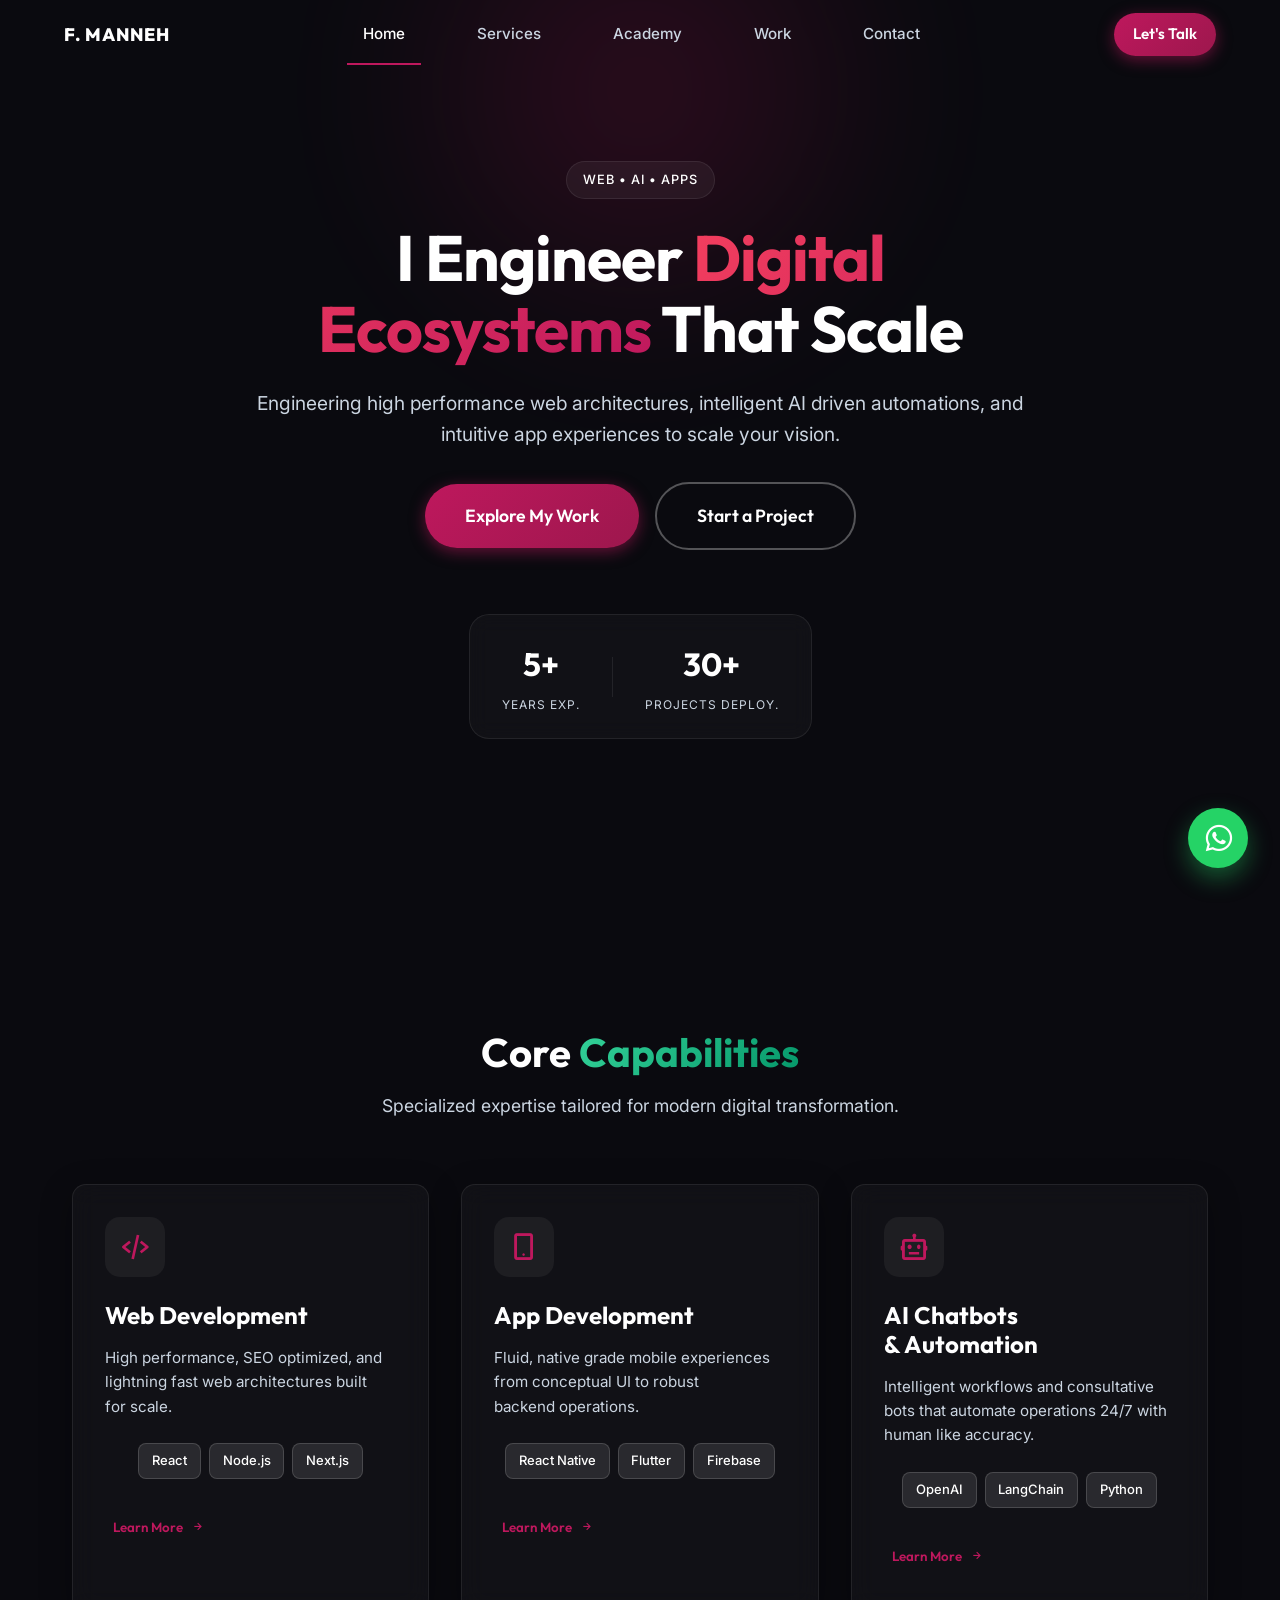
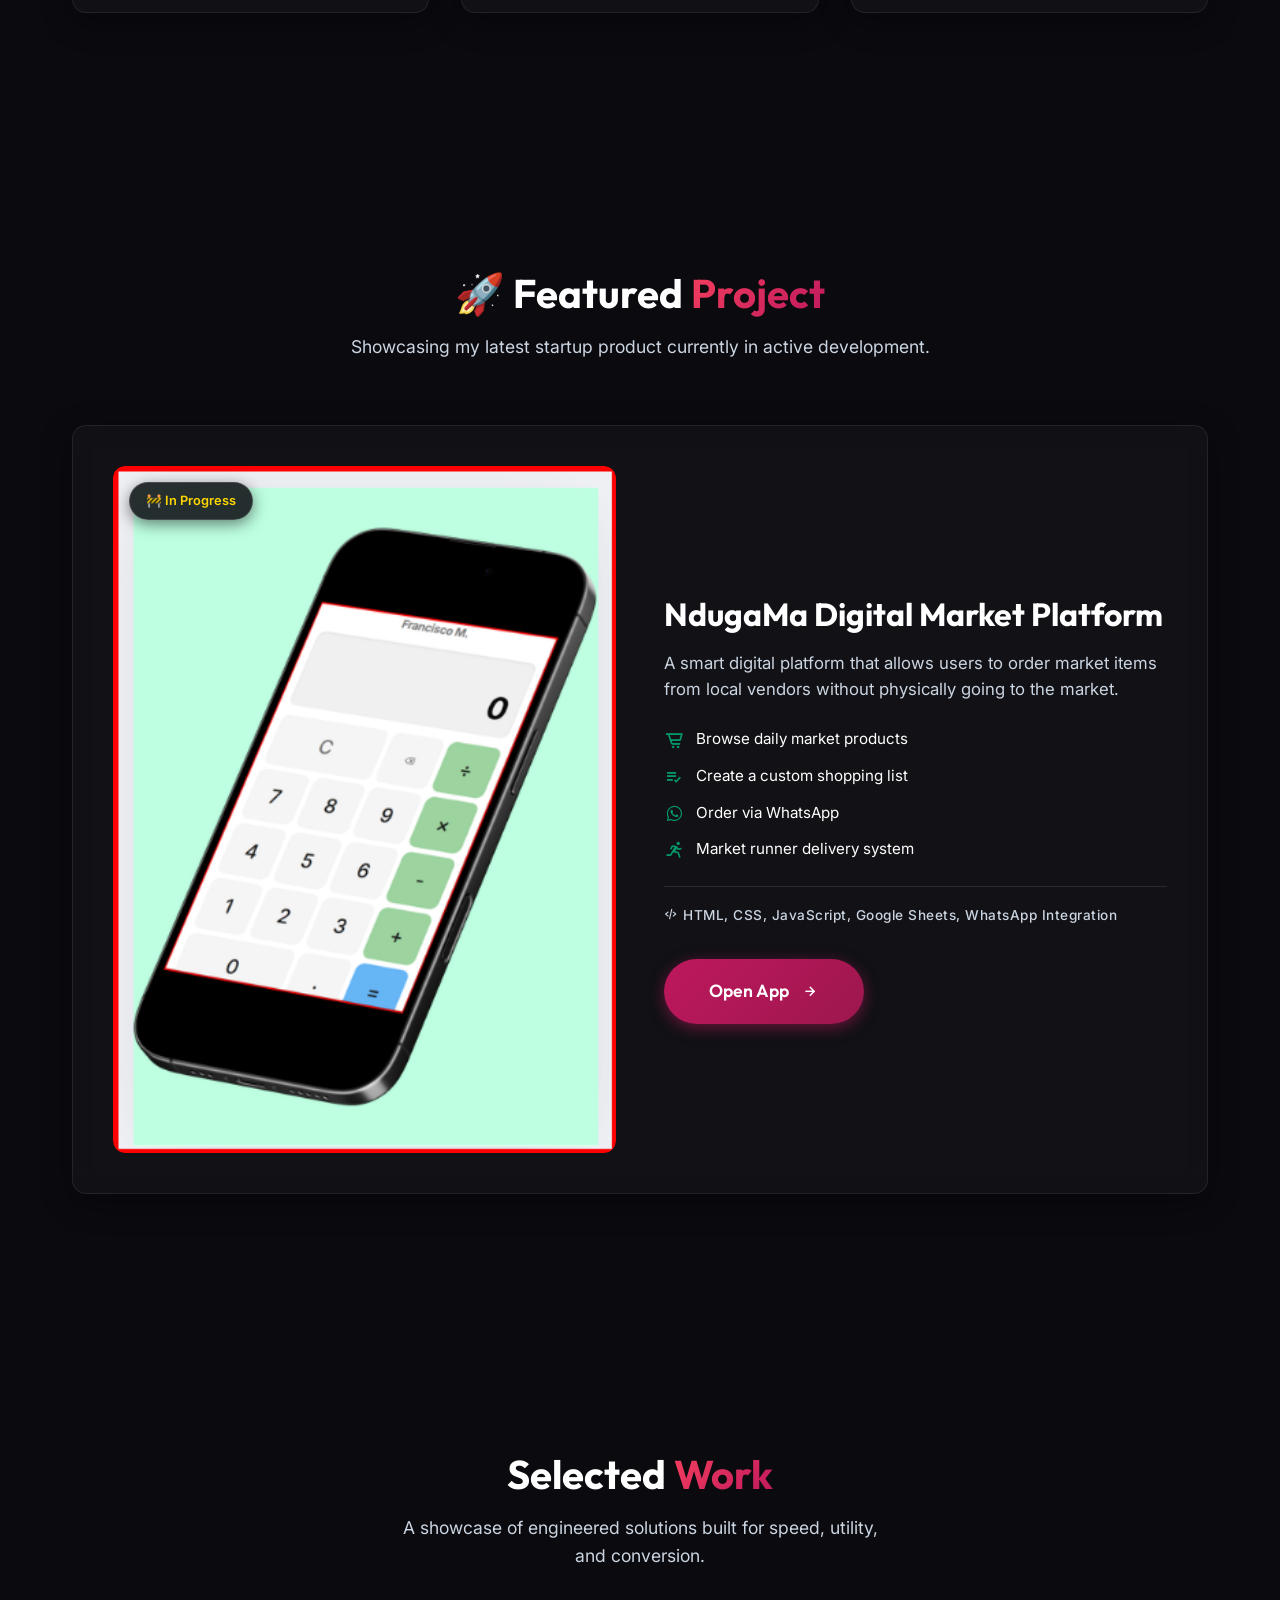
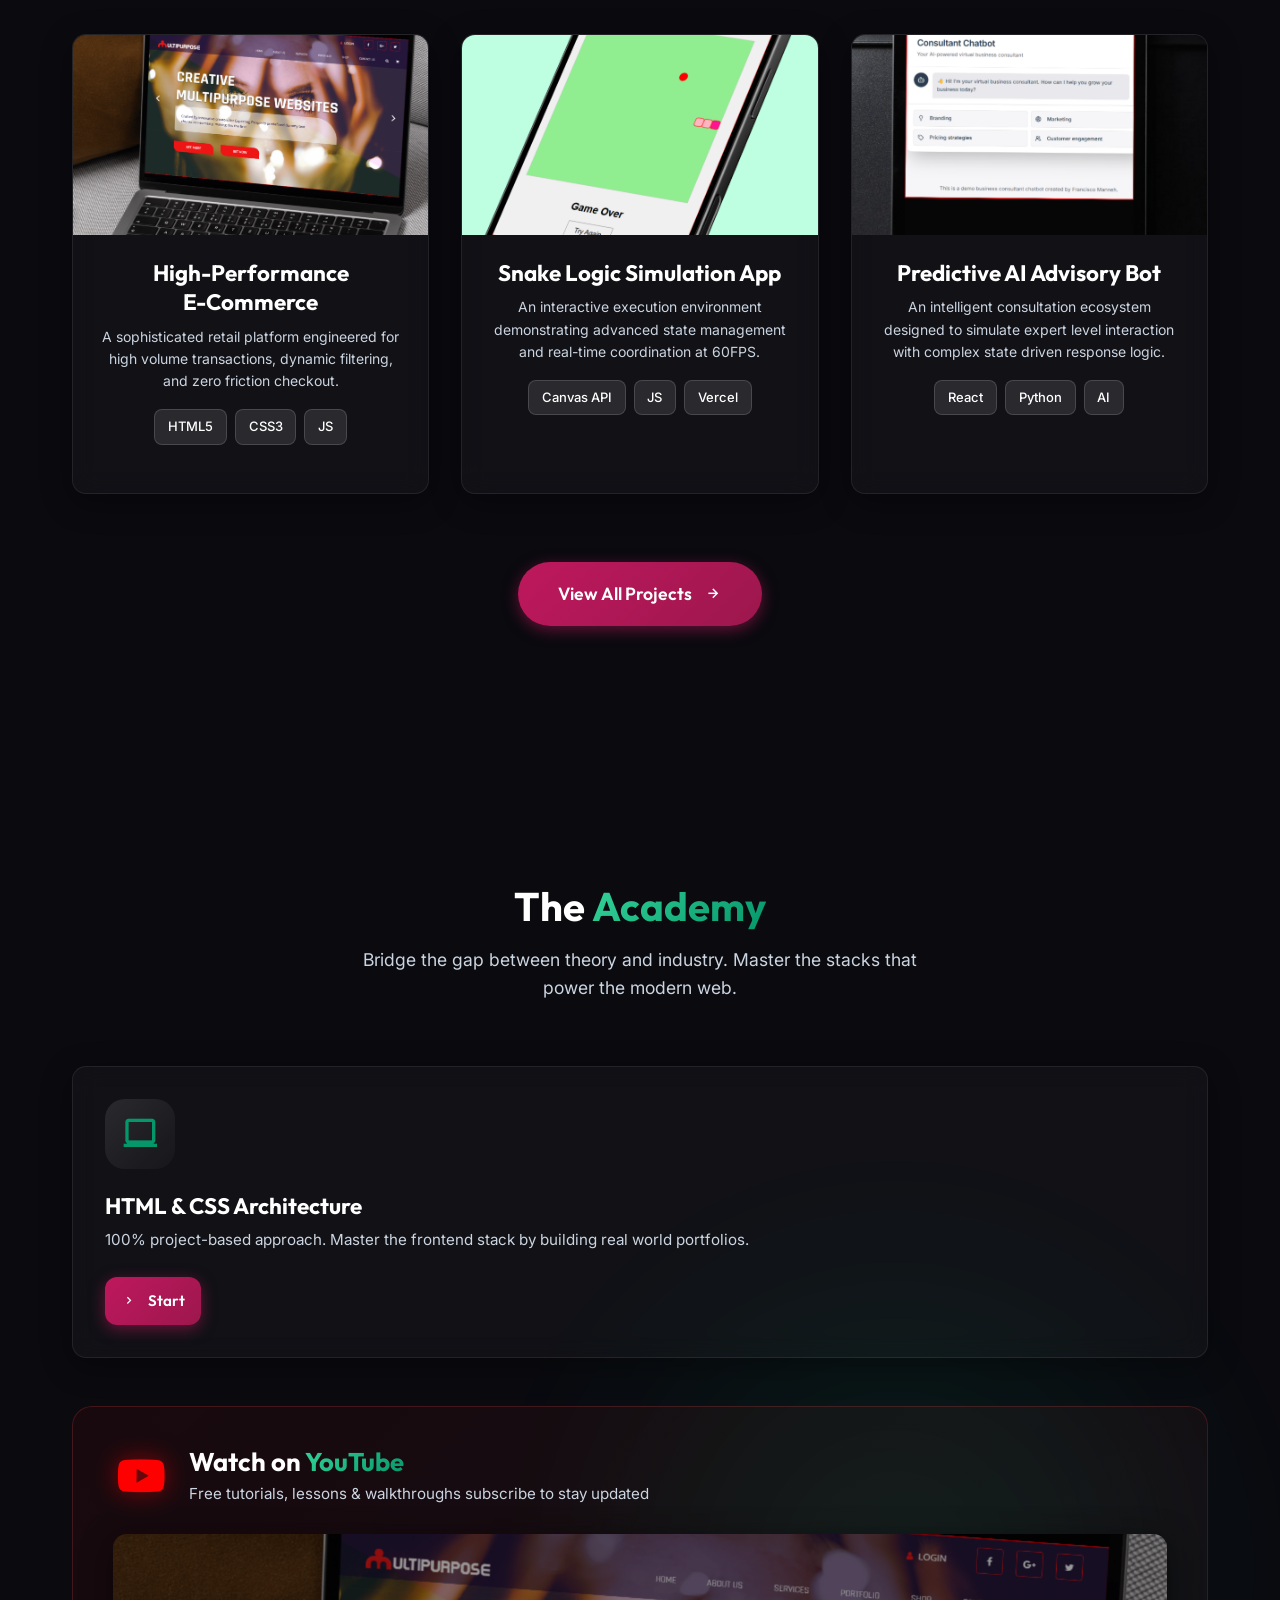
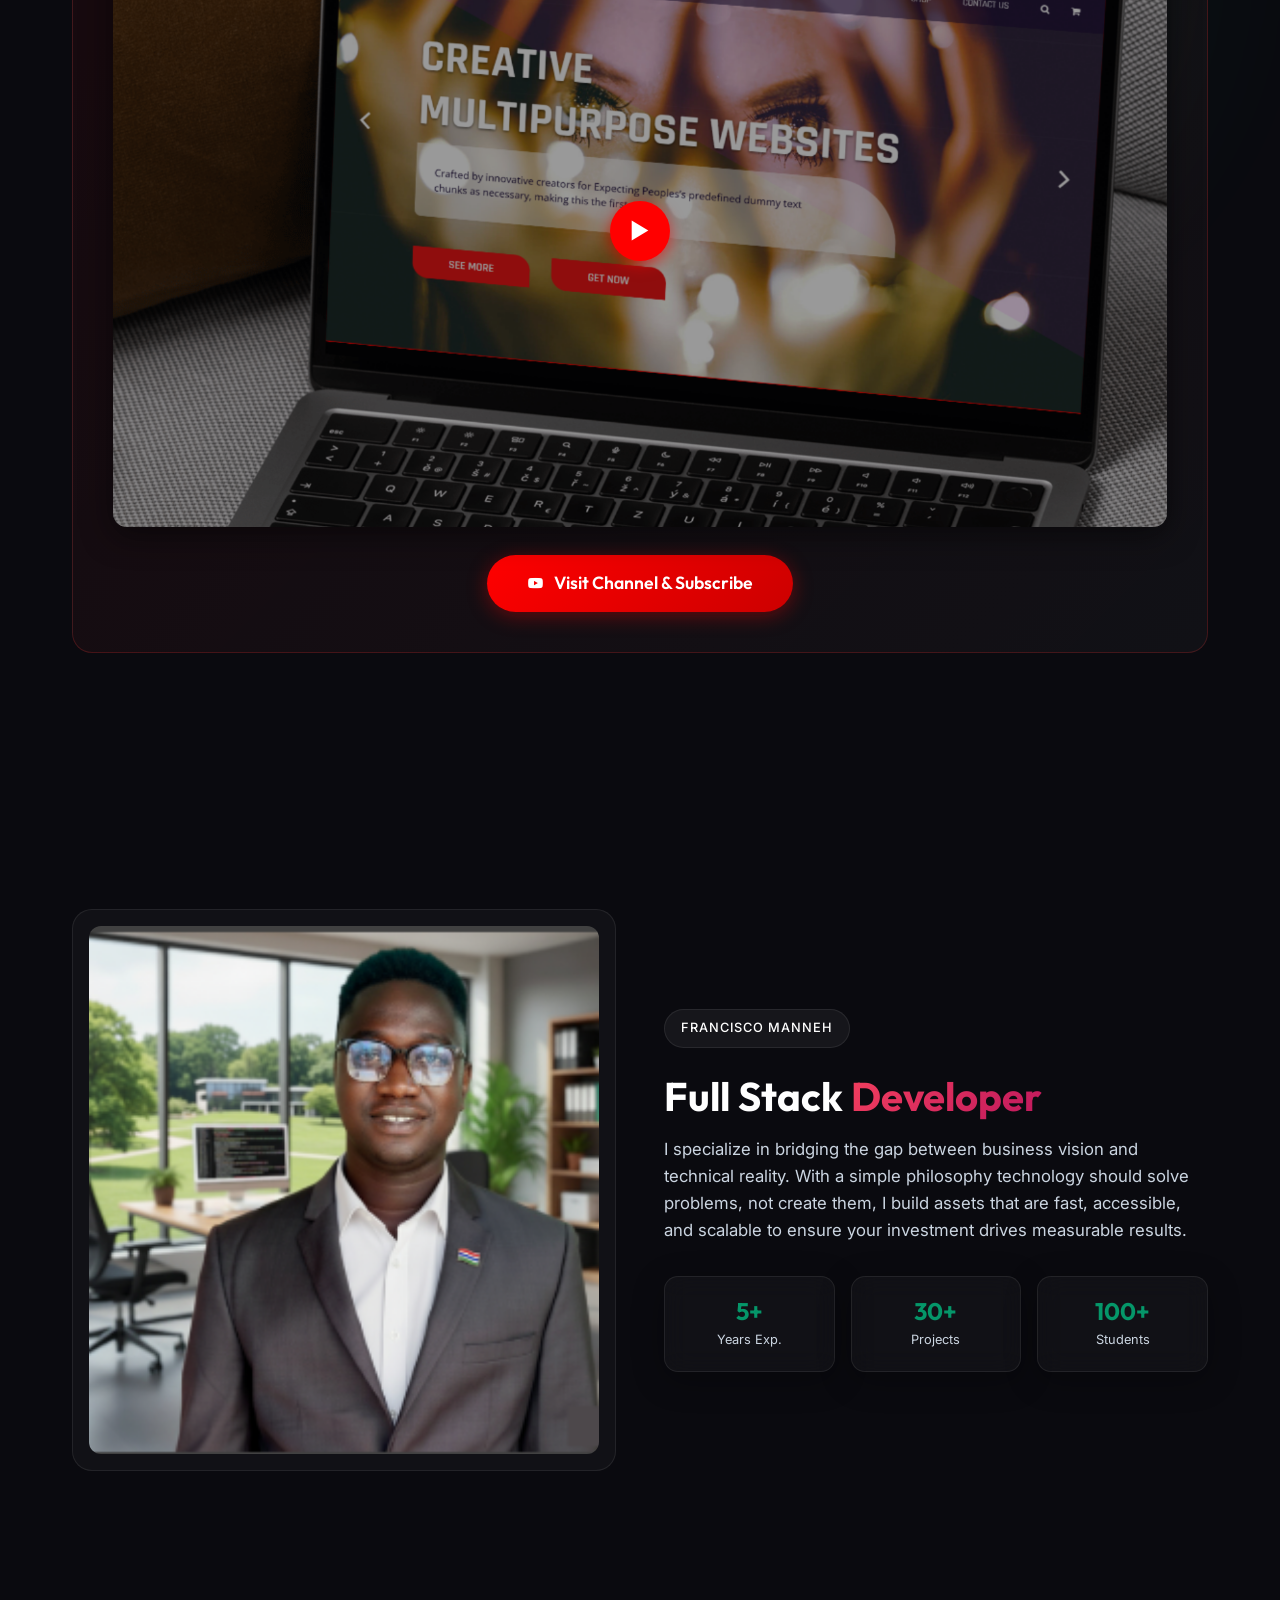
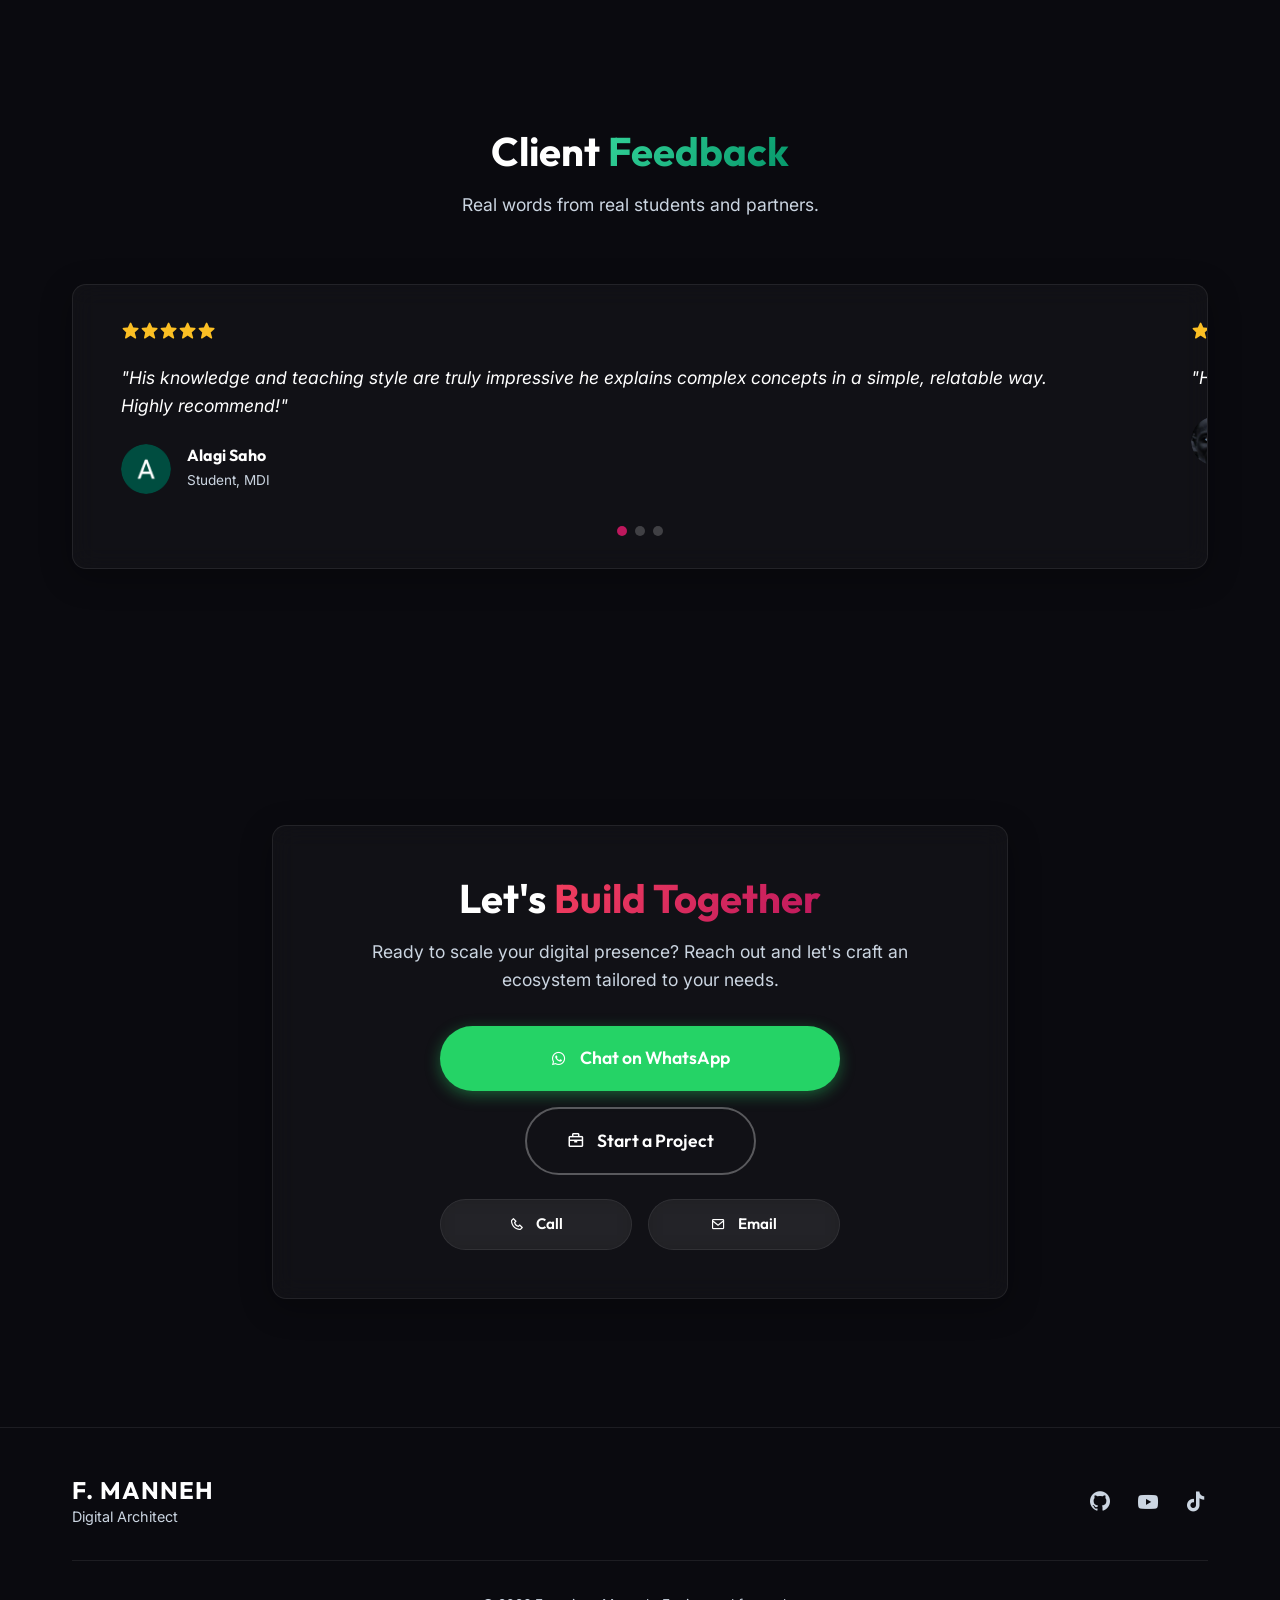
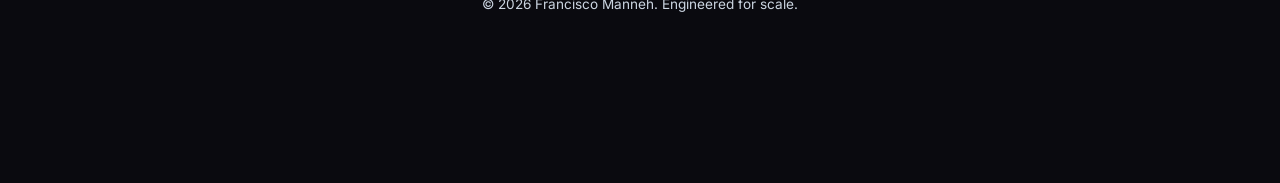
==== commit 4f170cac: "new changes" ====
--- a/index.html
+++ b/index.html
@@ -4,7 +4,7 @@
 <head>
     <meta charset="UTF-8">
     <meta name="viewport" content="width=device-width, initial-scale=1.0">
-    <title>Francisco Manneh — Digital Architect</title>
+    <title>Francisco Manneh</title>
     <meta name="description" content="Engineering high-performance web ecosystems, mobile apps, and AI automations.">
     <link rel="icon" type="image/png" href="Favicon/3-removebg-preview.png">
     <meta name="theme-color" content="#0a0a0f">
@@ -187,7 +187,7 @@
                     <span class="badge glass-badge">Web • AI • Apps</span>
                     <h1 class="hero-title">I Engineer <span class="gradient-text gradient-primary">Digital
                             Ecosystems</span> That Scale</h1>
-                    <p class="hero-subtitle">Engineering high-performance web architectures, intelligent AI-driven
+                    <p class="hero-subtitle">Engineering high performance web architectures, intelligent AI driven
                         automations, and intuitive app experiences to scale your vision.</p>
                     <div class="hero-actions">
                         <a href="#projects" class="btn btn-primary lg-btn tap-effect">Explore My Work</a>
@@ -221,7 +221,7 @@
                     <div class="service-card glass-card tap-effect reveal">
                         <div class="service-icon"><i class='bx bx-code-alt'></i></div>
                         <h3>Web Development</h3>
-                        <p>High-performance, SEO-optimized, and lightning-fast web architectures built for scale.</p>
+                        <p>High performance, SEO optimized, and lightning fast web architectures built for scale.</p>
                         <div class="tech-tags">
                             <span class="tag">React</span>
                             <span class="tag">Node.js</span>
@@ -234,7 +234,7 @@
                     <div class="service-card glass-card tap-effect reveal" style="transition-delay: 0.1s">
                         <div class="service-icon"><i class='bx bx-mobile-alt'></i></div>
                         <h3>App Development</h3>
-                        <p>Fluid, native-grade mobile experiences from conceptual UI to robust backend operations.</p>
+                        <p>Fluid, native grade mobile experiences from conceptual UI to robust backend operations.</p>
                         <div class="tech-tags">
                             <span class="tag">React Native</span>
                             <span class="tag">Flutter</span>
@@ -247,7 +247,7 @@
                     <div class="service-card glass-card tap-effect reveal" style="transition-delay: 0.2s">
                         <div class="service-icon"><i class='bx bx-bot'></i></div>
                         <h3>AI Chatbots & Automation</h3>
-                        <p>Intelligent workflows and consultative bots that automate operations 24/7 with human-like
+                        <p>Intelligent workflows and consultative bots that automate operations 24/7 with human like
                             accuracy.</p>
                         <div class="tech-tags">
                             <span class="tag">OpenAI</span>
@@ -256,6 +256,50 @@
                         </div>
                         <button class="btn-text learn-more-btn" data-service="ai">Learn More <i
                                 class='bx bx-right-arrow-alt'></i></button>
+                    </div>
+                </div>
+            </div>
+        </section>
+
+        <!-- Featured Project Section -->
+        <section id="featured-project" class="section featured-project">
+            <div class="container">
+                <div class="section-header reveal">
+                    <h2 class="section-title">🚀 Featured <span class="gradient-text gradient-primary">Project</span>
+                    </h2>
+                    <p class="section-desc">Showcasing my latest startup product currently in active development.</p>
+                </div>
+
+                <div class="featured-project-container glass-card reveal">
+                    <div class="featured-image-wrapper">
+                        <span class="badge in-progress-badge">🚧 In Progress</span>
+                        <!-- Replace with real mockup of the NdugaMa app. Using generic project placeholder. -->
+                        <img src="./Images/image.png" alt="NdugaMa App Mockup" class="featured-img" loading="lazy"
+                            decoding="async">
+                    </div>
+
+                    <div class="featured-content">
+                        <h3 class="featured-title">NdugaMa Digital Market Platform</h3>
+                        <p class="featured-desc">A smart digital platform that allows users to order market items from
+                            local vendors without physically going to the market.</p>
+
+                        <ul class="featured-features">
+                            <li><i class='bx bx-cart-alt'></i> Browse daily market products</li>
+                            <li><i class='bx bx-list-check'></i> Create a custom shopping list</li>
+                            <li><i class='bx bxl-whatsapp'></i> Order via WhatsApp</li>
+                            <li><i class='bx bx-run'></i> Market runner delivery system</li>
+                        </ul>
+
+                        <div class="featured-tech-stack">
+                            <span class="tech-small"><i class='bx bx-code-alt'></i> HTML, CSS, JavaScript, Google
+                                Sheets, WhatsApp Integration</span>
+                        </div>
+
+                        <div class="featured-actions">
+                            <a href="https://publicmarket.online" target="_blank"
+                                class="btn btn-primary lg-btn tap-effect btn-block-mobile">Open App <i
+                                    class='bx bx-right-arrow-alt'></i></a>
+                        </div>
                     </div>
                 </div>
             </div>
@@ -282,8 +326,8 @@
                         </div>
                         <div class="project-content">
                             <h3>High-Performance E-Commerce</h3>
-                            <p>A sophisticated retail platform engineered for high-volume transactions, dynamic
-                                filtering, and zero-friction checkout.</p>
+                            <p>A sophisticated retail platform engineered for high volume transactions, dynamic
+                                filtering, and zero friction checkout.</p>
                             <div class="tech-tags">
                                 <span class="tag">HTML5</span>
                                 <span class="tag">CSS3</span>
@@ -324,8 +368,8 @@
                         </div>
                         <div class="project-content">
                             <h3>Predictive AI Advisory Bot</h3>
-                            <p>An intelligent consultation ecosystem designed to simulate expert-level interaction with
-                                complex state-driven response logic.</p>
+                            <p>An intelligent consultation ecosystem designed to simulate expert level interaction with
+                                complex state driven response logic.</p>
                             <div class="tech-tags">
                                 <span class="tag">React</span>
                                 <span class="tag">Python</span>
@@ -369,7 +413,7 @@
                         <div class="academy-icon"><i class='bx bx-laptop'></i></div>
                         <div class="academy-info">
                             <h3>HTML &amp; CSS Architecture</h3>
-                            <p>100% project-based approach. Master the frontend stack by building real-world portfolios.
+                            <p>100% project-based approach. Master the frontend stack by building real world portfolios.
                             </p>
                         </div>
                         <a href="html-css.html" class="btn btn-primary btn-icon tap-effect"><i
@@ -395,16 +439,19 @@
                         <div>
                             <h3 class="yt-channel-title">Watch on <span
                                     class="gradient-text gradient-secondary">YouTube</span></h3>
-                            <p class="yt-channel-sub">Free tutorials, lessons &amp; walkthroughs — subscribe to stay
+                            <p class="yt-channel-sub">Free tutorials, lessons &amp; walkthroughs subscribe to stay
                                 updated</p>
                         </div>
                     </div>
-                    <div class="yt-embed-wrapper">
-                        <iframe src="https://www.youtube.com/embed/videoseries?list=UUcodewithfrancisco-1"
-                            title="Code With Francisco — YouTube Channel" frameborder="0"
-                            allow="accelerometer; autoplay; clipboard-write; encrypted-media; gyroscope; picture-in-picture"
-                            allowfullscreen loading="lazy"></iframe>
-                    </div>
+                    <a href="https://www.youtube.com/playlist?list=UUcodewithfrancisco-1" target="_blank"
+                        class="yt-video-preview">
+                        <img src="https://i.ytimg.com/vi/dQw4w9WgXcQ/hqdefault.jpg" onerror="this.src='./Images/14.png'"
+                            alt="Code With Francisco YouTube" class="yt-thumbnail" loading="lazy" decoding="async">
+                        <div class="yt-overlay"></div>
+                        <div class="play-btn">
+                            <i class='bx bx-play'></i>
+                        </div>
+                    </a>
                     <a href="https://www.youtube.com/@codewithfrancisco-1" target="_blank"
                         class="btn btn-primary lg-btn tap-effect yt-subscribe-btn">
                         <i class='bx bxl-youtube'></i> Visit Channel &amp; Subscribe
@@ -426,10 +473,11 @@
                     </div>
                     <div class="about-content reveal" style="transition-delay: 0.2s">
                         <span class="badge glass-badge">Francisco Manneh</span>
-                        <h2 class="section-title">Digital <span class="gradient-text gradient-primary">Architect</span>
+                        <h2 class="section-title">Full Stack <span
+                                class="gradient-text gradient-primary">Developer</span>
                         </h2>
                         <p>I specialize in bridging the gap between business vision and technical reality. With a simple
-                            philosophy—technology should solve problems, not create them—I build assets that are fast,
+                            philosophy technology should solve problems, not create them, I build assets that are fast,
                             accessible, and scalable to ensure your investment drives measurable results.</p>
 
                         <div class="stats-grid">
@@ -465,7 +513,7 @@
                         <div class="testi-card">
                             <div class="stars"><i class='bx bxs-star'></i><i class='bx bxs-star'></i><i
                                     class='bx bxs-star'></i><i class='bx bxs-star'></i><i class='bx bxs-star'></i></div>
-                            <p class="quote">"His knowledge and teaching style are truly impressive — he explains
+                            <p class="quote">"His knowledge and teaching style are truly impressive he explains
                                 complex concepts in a simple, relatable way. Highly recommend!"</p>
                             <div class="author">
                                 <img src="./persionalpictures/alagi.png" alt="Alagi Saho - Student Testimonial"
@@ -525,16 +573,23 @@
                     <p class="text-center section-desc">Ready to scale your digital presence? Reach out and let's craft
                         an ecosystem tailored to your needs.</p>
 
-                    <div class="contact-actions">
-                        <a href="https://wa.me/2203137203" target="_blank"
-                            class="btn btn-primary lg-btn tap-effect whatsapp-cta">
-                            <i class='bx bxl-whatsapp'></i> Message on WhatsApp
-                        </a>
-                        <div class="alt-contact">
-                            <a href="tel:+2203137203" class="btn btn-glass tap-effect">
+                    <div class="contact-actions center-actions"
+                        style="display: flex; flex-direction: column; align-items: center; justify-content: center; gap: 1.5rem; width: 100%;">
+                        <div
+                            style="display: flex; justify-content: center; align-items: center; gap: 1rem; flex-wrap: wrap;">
+                            <a href="https://wa.me/2203137203" target="_blank"
+                                class="btn btn-primary lg-btn tap-effect whatsapp-cta btn-block-mobile">
+                                <i class='bx bxl-whatsapp'></i> Chat on WhatsApp
+                            </a>
+                            <a href="#projects" class="btn btn-outline lg-btn tap-effect btn-block-mobile">
+                                <i class='bx bx-briefcase'></i> Start a Project
+                            </a>
+                        </div>
+                        <div class="alt-contact" style="display: flex; justify-content: center; gap: 1rem;">
+                            <a href="tel:+2203137203" class="btn btn-glass tap-effect alt-btn">
                                 <i class='bx bx-phone'></i> Call
                             </a>
-                            <a href="mailto:info@franciscomanneh.com" class="btn btn-glass tap-effect">
+                            <a href="mailto:franciscomanneh@gmail.com" class="btn btn-glass tap-effect alt-btn">
                                 <i class='bx bx-envelope'></i> Email
                             </a>
                         </div>
--- a/style.css
+++ b/style.css
@@ -91,6 +91,11 @@
     font-family: var(--font-heading);
     font-weight: 700;
     line-height: 1.2;
+    text-wrap: balance;
+}
+
+p, .section-desc, .featured-desc {
+    text-wrap: pretty;
 }
 
 a {
@@ -908,6 +913,137 @@
     font-weight: 500;
     white-space: nowrap;
     border: 1px solid rgba(255, 255, 255, 0.15);
+}
+
+/* =========================================
+   FEATURED PROJECT SECTION
+========================================= */
+.featured-project {
+    position: relative;
+    padding-bottom: 2rem;
+}
+
+@media (min-width: 768px) {
+    .featured-project {
+        padding-bottom: 4rem;
+    }
+}
+
+.featured-project-container {
+    display: grid;
+    grid-template-columns: 1fr;
+    gap: 2rem;
+    padding: 1.5rem;
+    align-items: center;
+}
+
+@media (min-width: 992px) {
+    .featured-project-container {
+        grid-template-columns: 1fr 1fr;
+        padding: 2.5rem;
+        gap: 3rem;
+    }
+}
+
+.featured-image-wrapper {
+    position: relative;
+    border-radius: 12px;
+    overflow: hidden;
+    width: 100%;
+}
+
+.featured-img {
+    width: 100%;
+    height: auto;
+    object-fit: cover;
+    border-radius: 12px;
+    transition: transform 0.5s ease;
+}
+
+.featured-image-wrapper:hover .featured-img {
+    transform: scale(1.03);
+}
+
+.in-progress-badge {
+    position: absolute;
+    top: 1rem;
+    left: 1rem;
+    background: rgba(10, 10, 15, 0.85);
+    backdrop-filter: blur(10px);
+    border: 1px solid rgba(255, 255, 255, 0.15);
+    color: #ffd700;
+    padding: 0.5rem 1rem;
+    border-radius: 30px;
+    font-size: 0.8rem;
+    font-weight: 600;
+    z-index: 2;
+    box-shadow: 0 4px 15px rgba(0, 0, 0, 0.5);
+}
+
+.featured-content {
+    display: flex;
+    flex-direction: column;
+}
+
+.featured-title {
+    font-size: clamp(1.4rem, 4vw, 2rem);
+    margin-bottom: 1rem;
+    line-height: 1.2;
+    color: #ffffff;
+    font-family: var(--font-heading);
+}
+
+.featured-desc {
+    color: var(--text-muted);
+    font-size: 1.05rem;
+    line-height: 1.6;
+    margin-bottom: 1.5rem;
+}
+
+.featured-features {
+    margin-bottom: 1.5rem;
+    display: flex;
+    flex-direction: column;
+    gap: 0.75rem;
+}
+
+.featured-features li {
+    display: flex;
+    align-items: center;
+    gap: 0.75rem;
+    color: #ffffff;
+    font-size: 0.95rem;
+}
+
+.featured-features li i {
+    color: var(--secondary);
+    font-size: 1.25rem;
+}
+
+.featured-tech-stack {
+    margin-bottom: 2rem;
+    padding-top: 1rem;
+    border-top: 1px solid rgba(255, 255, 255, 0.1);
+}
+
+.tech-small {
+    font-size: 0.85rem;
+    color: var(--text-muted);
+    letter-spacing: 0.5px;
+    font-weight: 500;
+}
+
+.featured-actions {
+    display: flex;
+    gap: 1rem;
+    flex-wrap: wrap;
+}
+
+@media (max-width: 480px) {
+    .featured-actions .btn {
+        width: 100%;
+        justify-content: center;
+    }
 }
 
 /* =========================================
@@ -1232,22 +1368,72 @@
     font-size: clamp(0.85rem, 2.5vw, 0.95rem);
 }
 
-.yt-embed-wrapper {
+.yt-video-preview {
     position: relative;
     width: 100%;
     aspect-ratio: 16 / 9;
     border-radius: 14px;
     overflow: hidden;
     background: #000;
-    box-shadow: 0 8px 30px rgba(0,0,0,0.5);
-}
-
-.yt-embed-wrapper iframe {
+    box-shadow: 0 8px 30px rgba(0, 0, 0, 0.5);
+    display: flex;
+    align-items: center;
+    justify-content: center;
+    cursor: pointer;
+    text-decoration: none;
+    transition: transform 0.3s ease, box-shadow 0.3s ease;
+}
+
+.yt-video-preview:hover {
+    transform: translateY(-4px);
+    box-shadow: 0 12px 40px rgba(255, 0, 0, 0.4);
+}
+
+.yt-thumbnail {
     position: absolute;
     top: 0; left: 0;
     width: 100%;
     height: 100%;
-    border: none;
+    object-fit: cover;
+    transition: transform 0.5s ease;
+}
+
+.yt-video-preview:hover .yt-thumbnail {
+    transform: scale(1.05);
+}
+
+.yt-overlay {
+    position: absolute;
+    top: 0; left: 0;
+    width: 100%;
+    height: 100%;
+    background: rgba(0, 0, 0, 0.4);
+    transition: background 0.3s ease;
+}
+
+.yt-video-preview:hover .yt-overlay {
+    background: rgba(0, 0, 0, 0.2);
+}
+
+.play-btn {
+    position: relative;
+    z-index: 2;
+    width: 60px;
+    height: 60px;
+    background: #ff0000;
+    color: white;
+    border-radius: 50%;
+    display: flex;
+    align-items: center;
+    justify-content: center;
+    font-size: 2.5rem;
+    box-shadow: 0 4px 15px rgba(255, 0, 0, 0.6);
+    transition: transform 0.3s ease, background 0.3s ease;
+}
+
+.yt-video-preview:hover .play-btn {
+    transform: scale(1.1);
+    background: #cc0000;
 }
 
 .yt-subscribe-btn {
@@ -1476,12 +1662,15 @@
 .contact-actions {
     display: flex;
     flex-direction: column;
-    gap: 1.5rem;
+    gap: 1rem;
     margin-top: 2rem;
 }
 
+.center-actions {
+    align-items: center;
+}
+
 .whatsapp-cta {
-    width: 100%;
     background: #25D366; /* WhatsApp brand */
     box-shadow: 0 4px 15px rgba(37, 211, 102, 0.4);
 }
@@ -1492,9 +1681,28 @@
 }
 
 .alt-contact {
-    display: grid;
-    grid-template-columns: 1fr 1fr;
-    gap: 0.75rem;
+    display: flex;
+    gap: 1rem;
+    width: 100%;
+    max-width: 400px;
+}
+
+.alt-btn {
+    flex: 1;
+    justify-content: center;
+}
+
+.btn-block-mobile {
+    width: 100%;
+    max-width: 400px;
+    justify-content: center;
+}
+
+@media (min-width: 768px) {
+    .btn-block-mobile {
+        width: auto;
+        min-width: 200px;
+    }
 }
 
 @media (min-width: 480px) {
